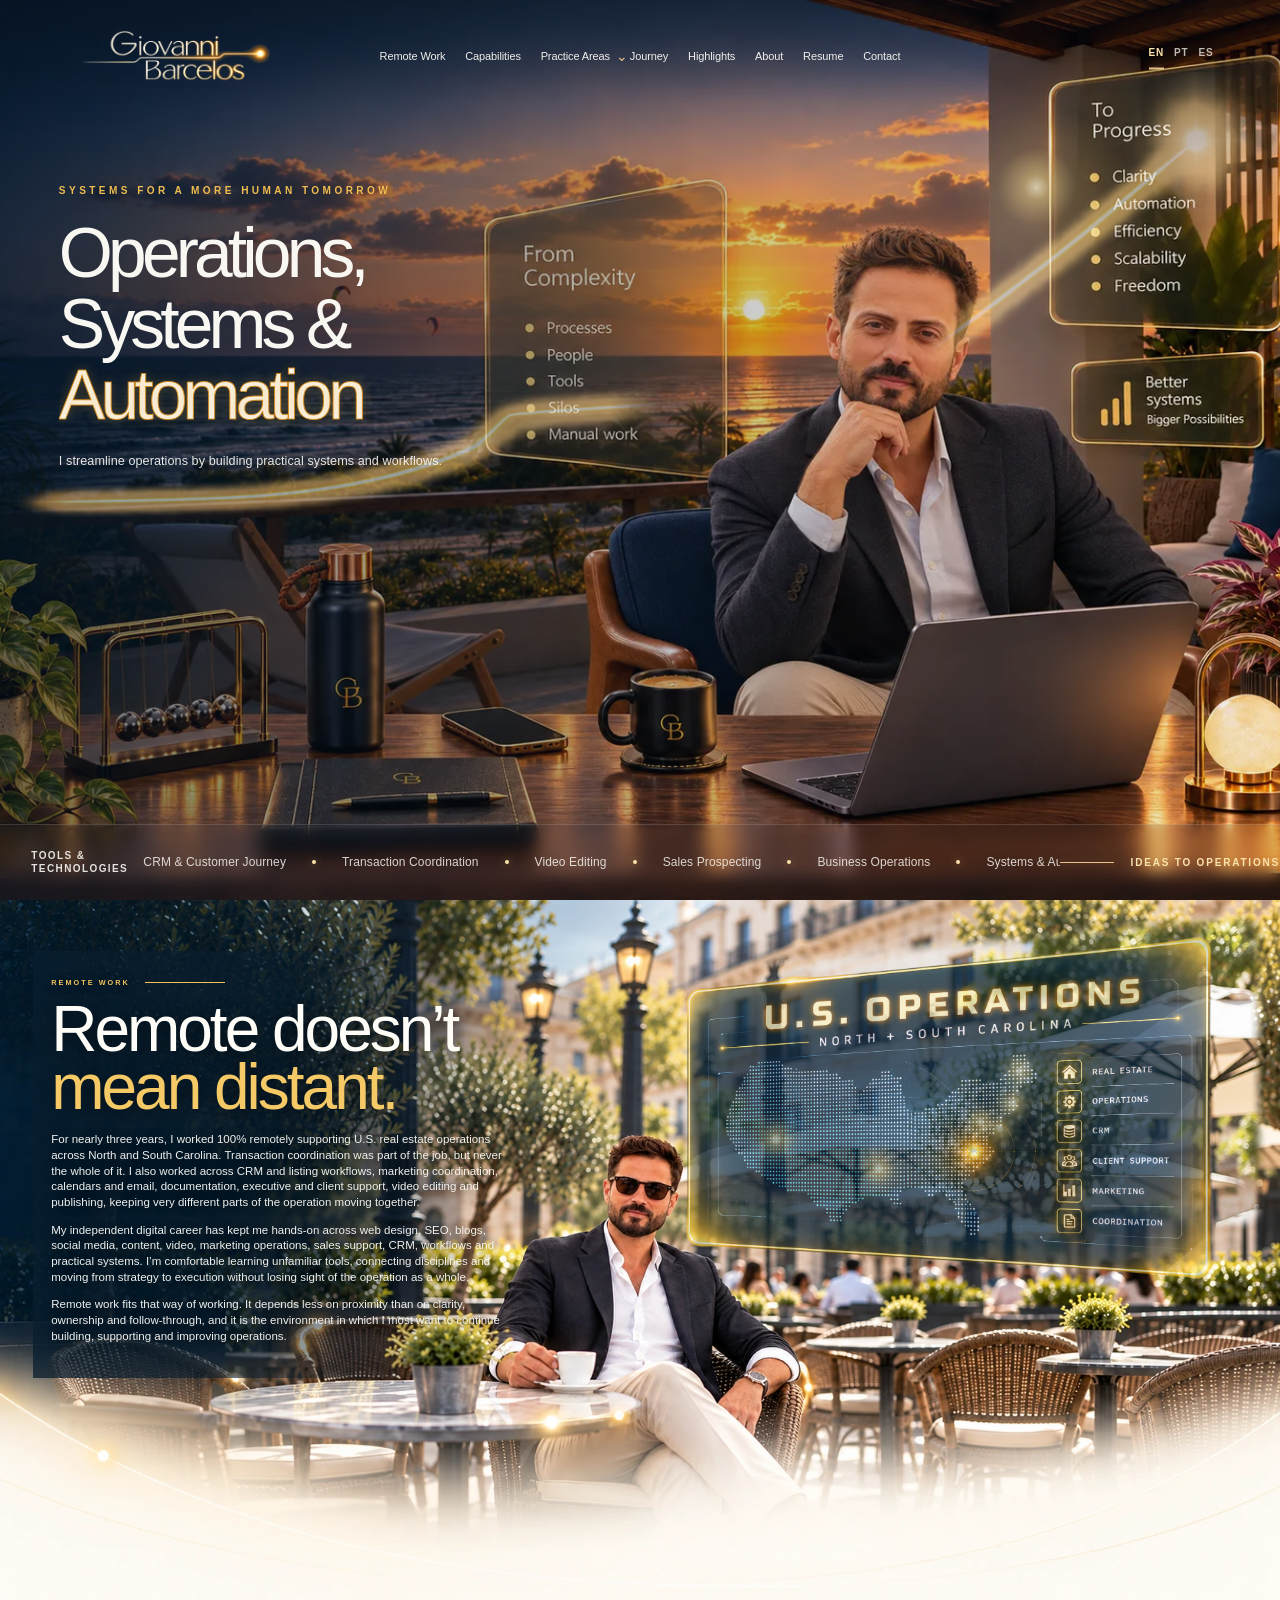
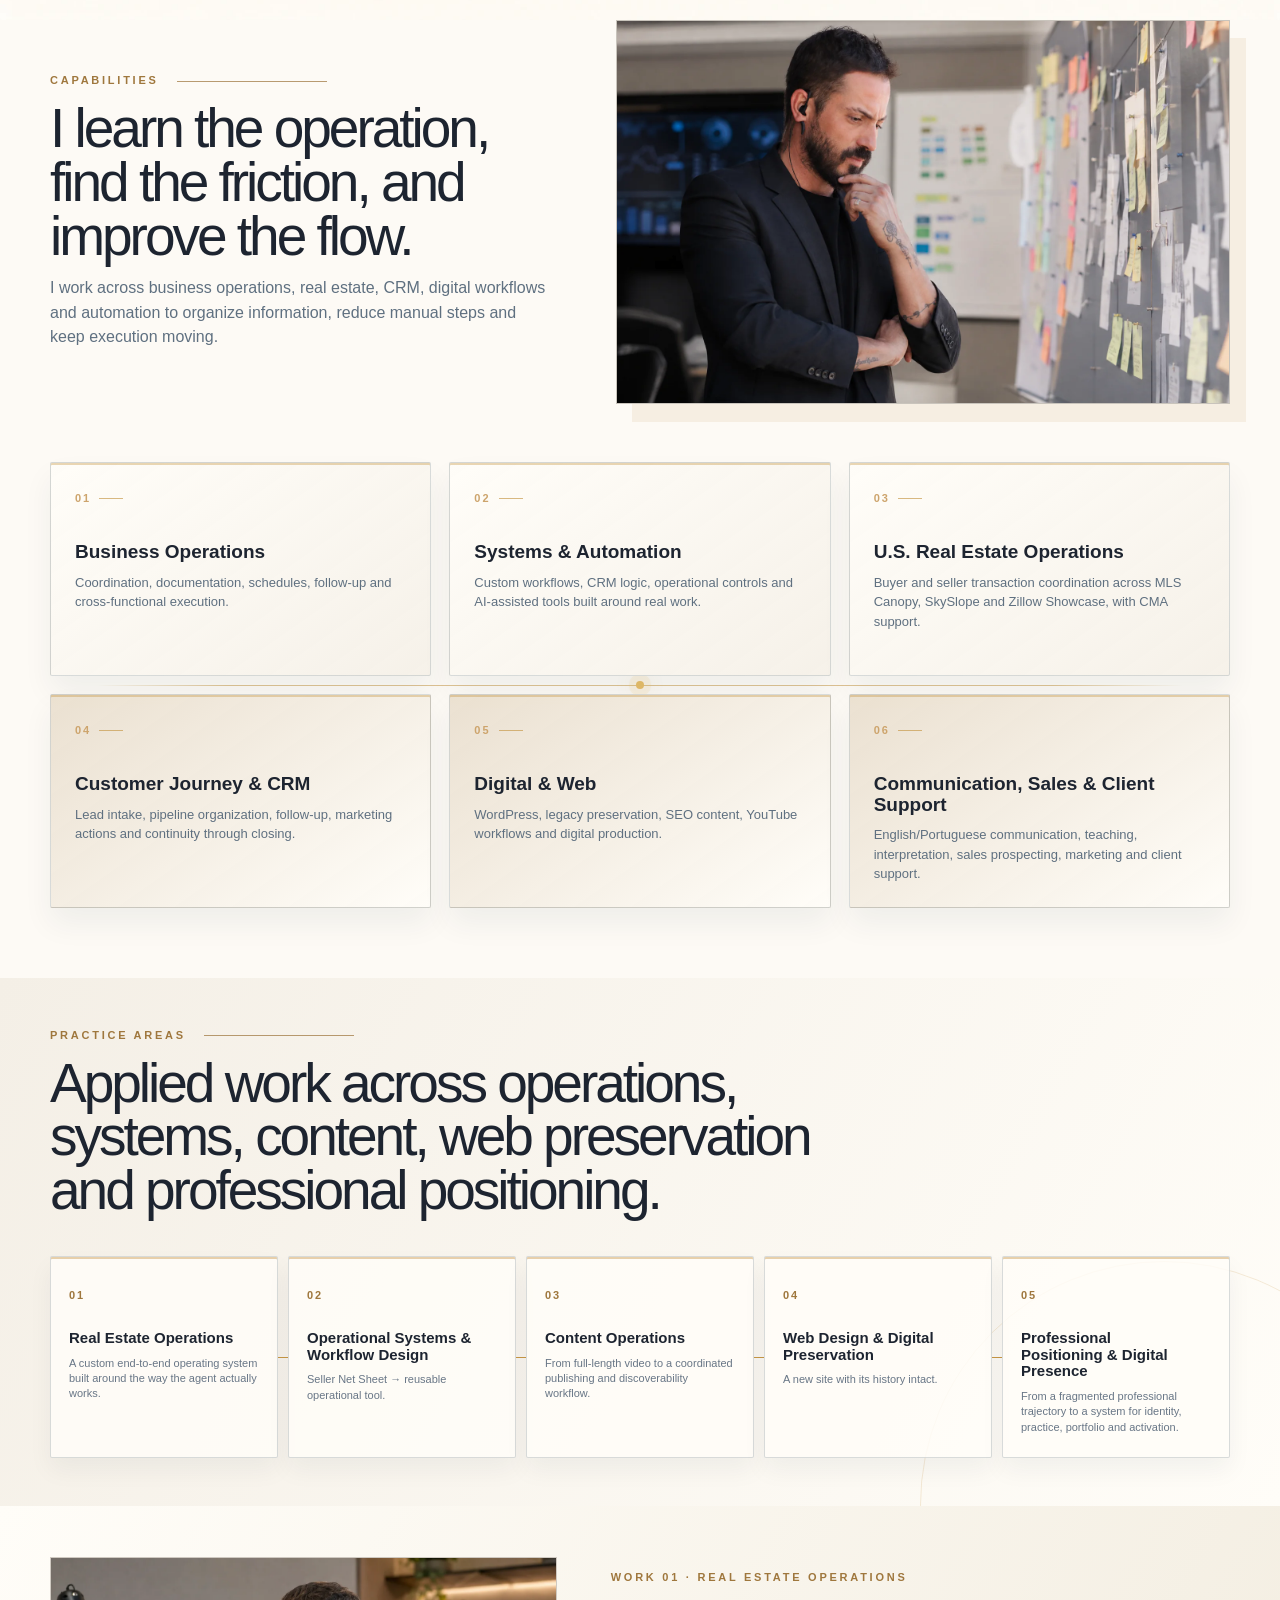
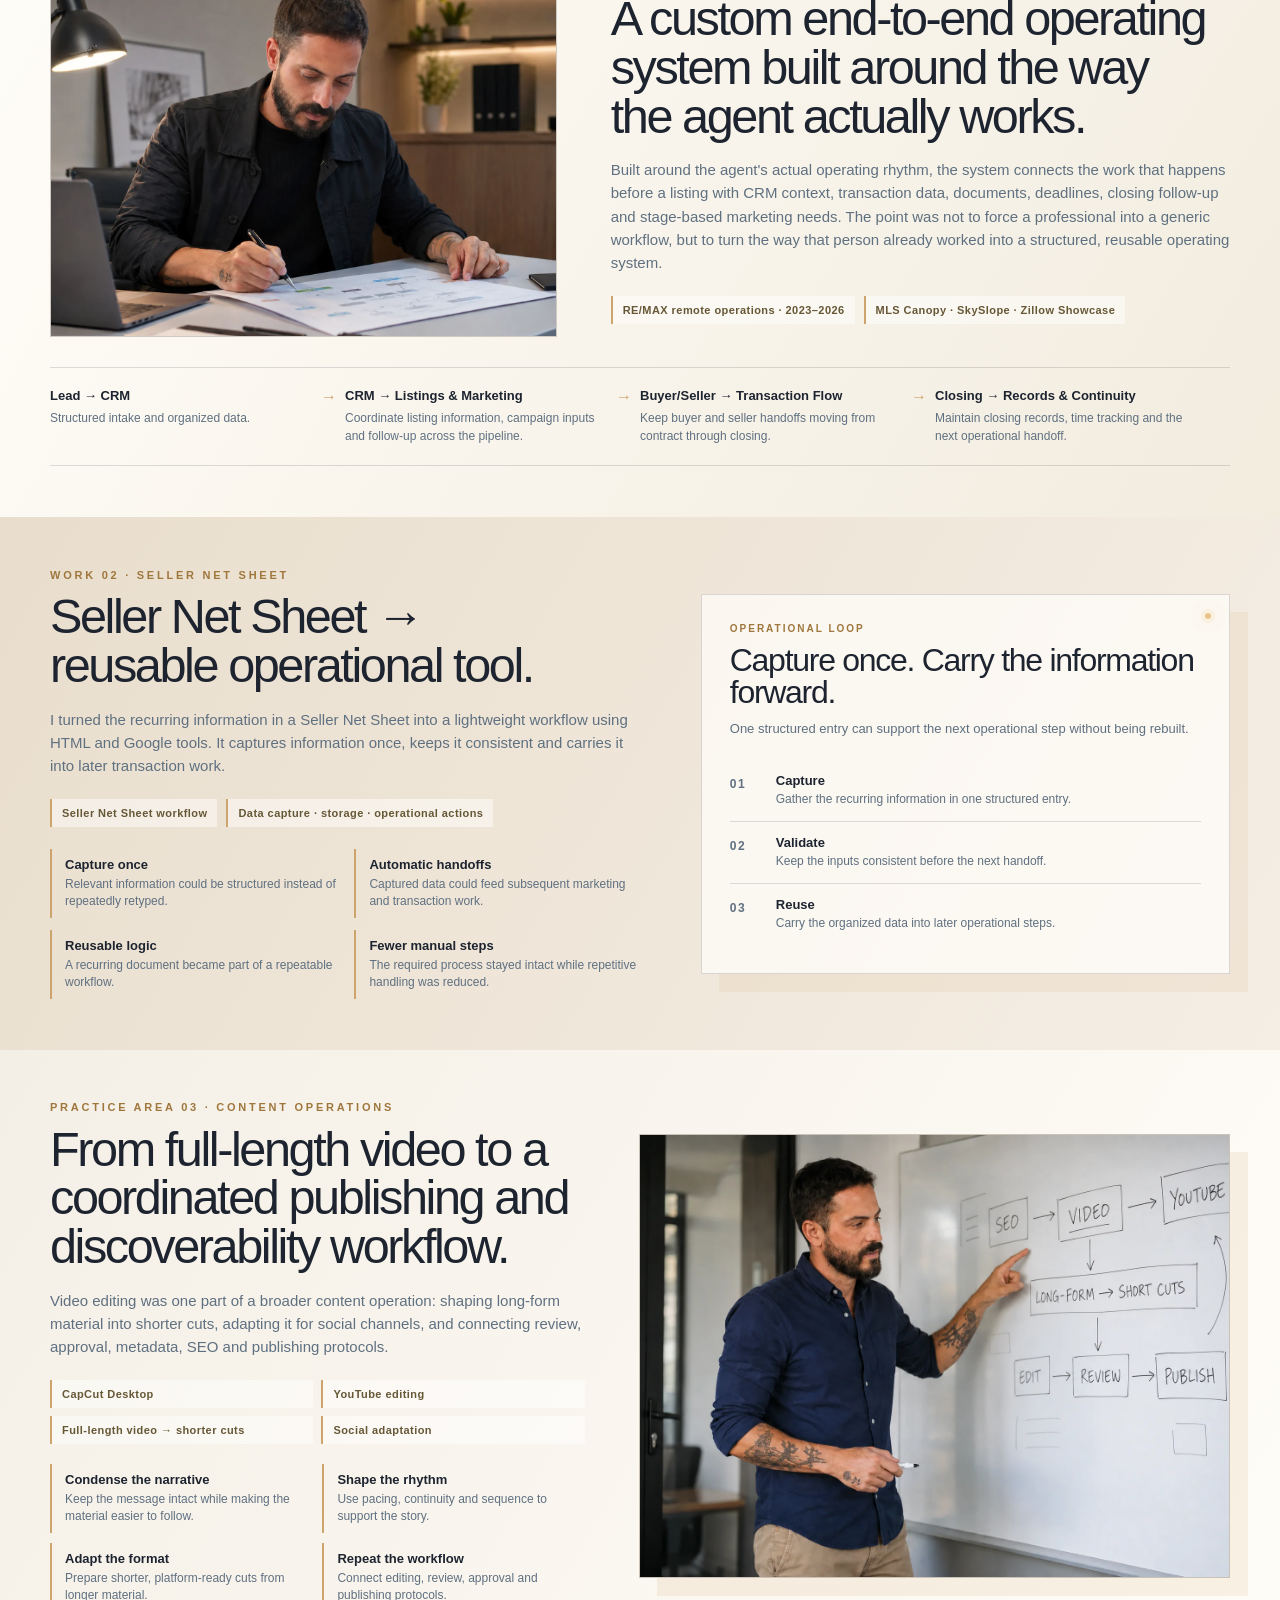
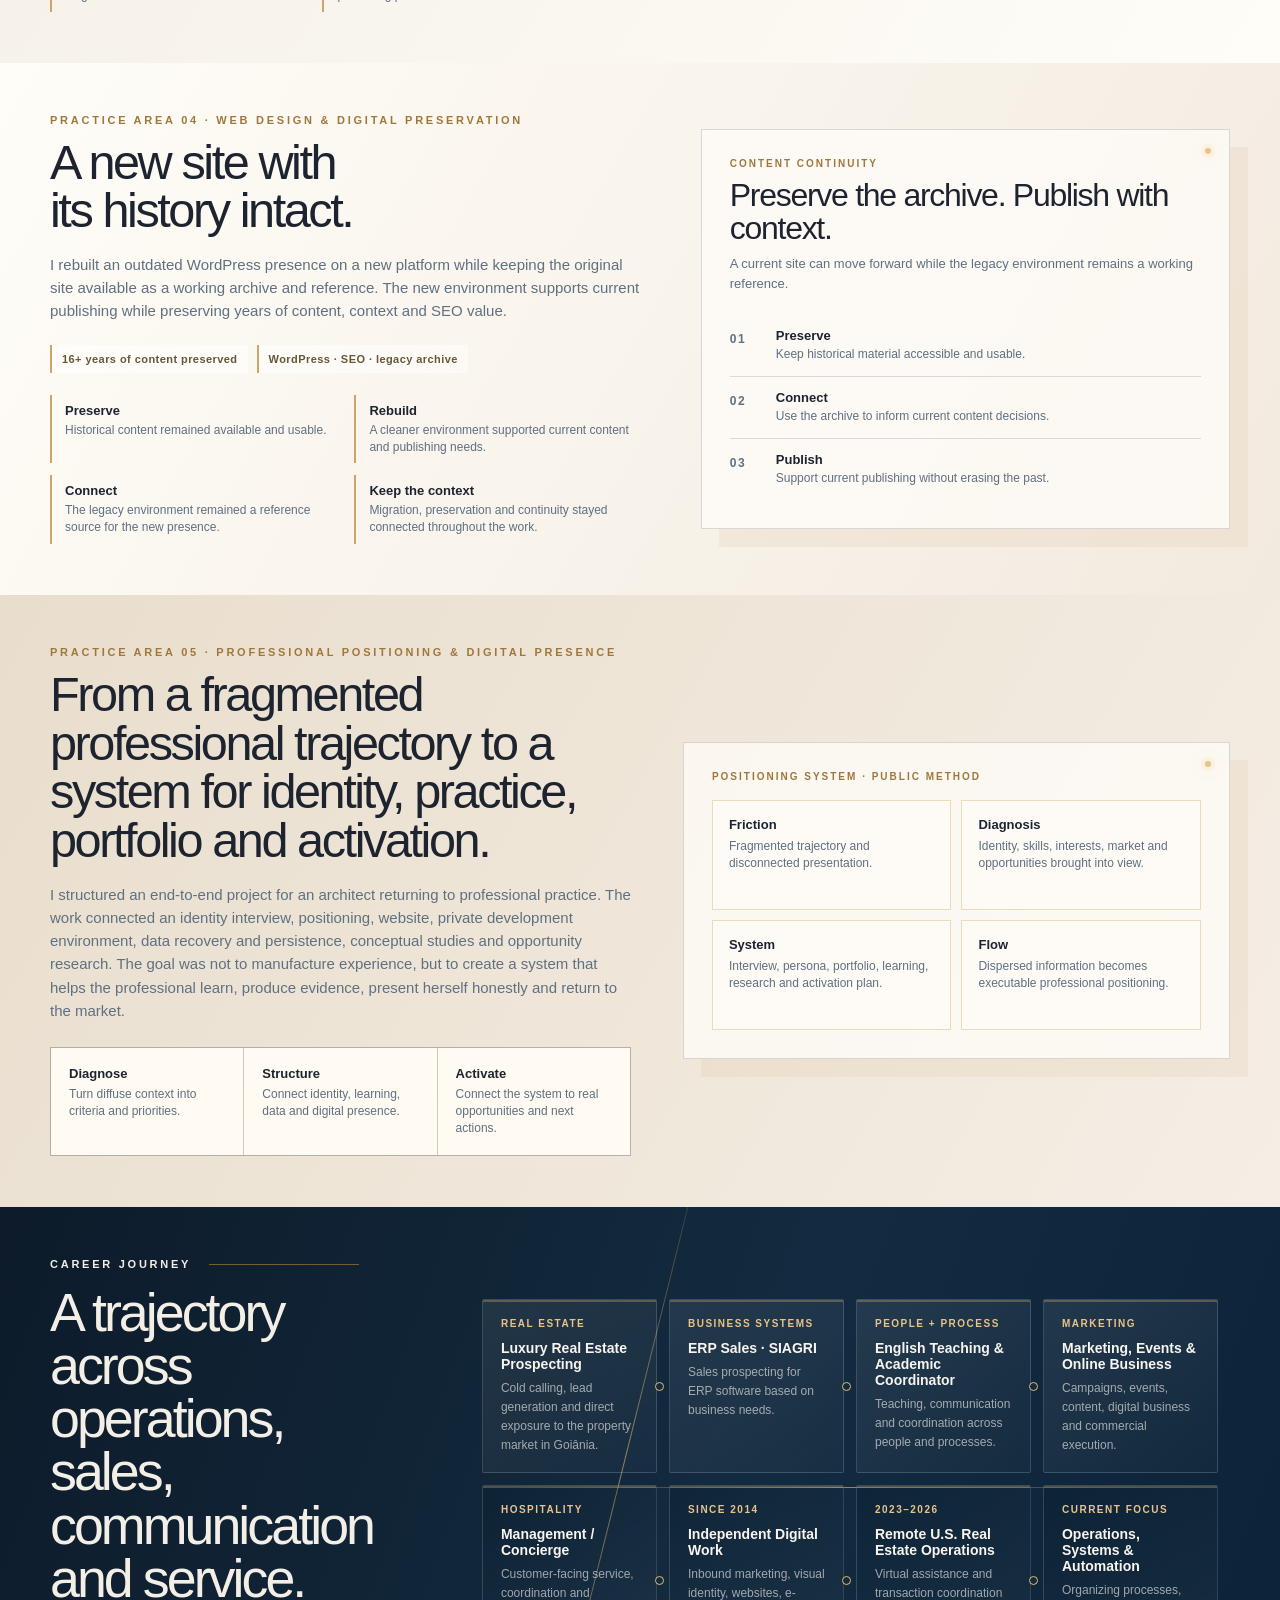
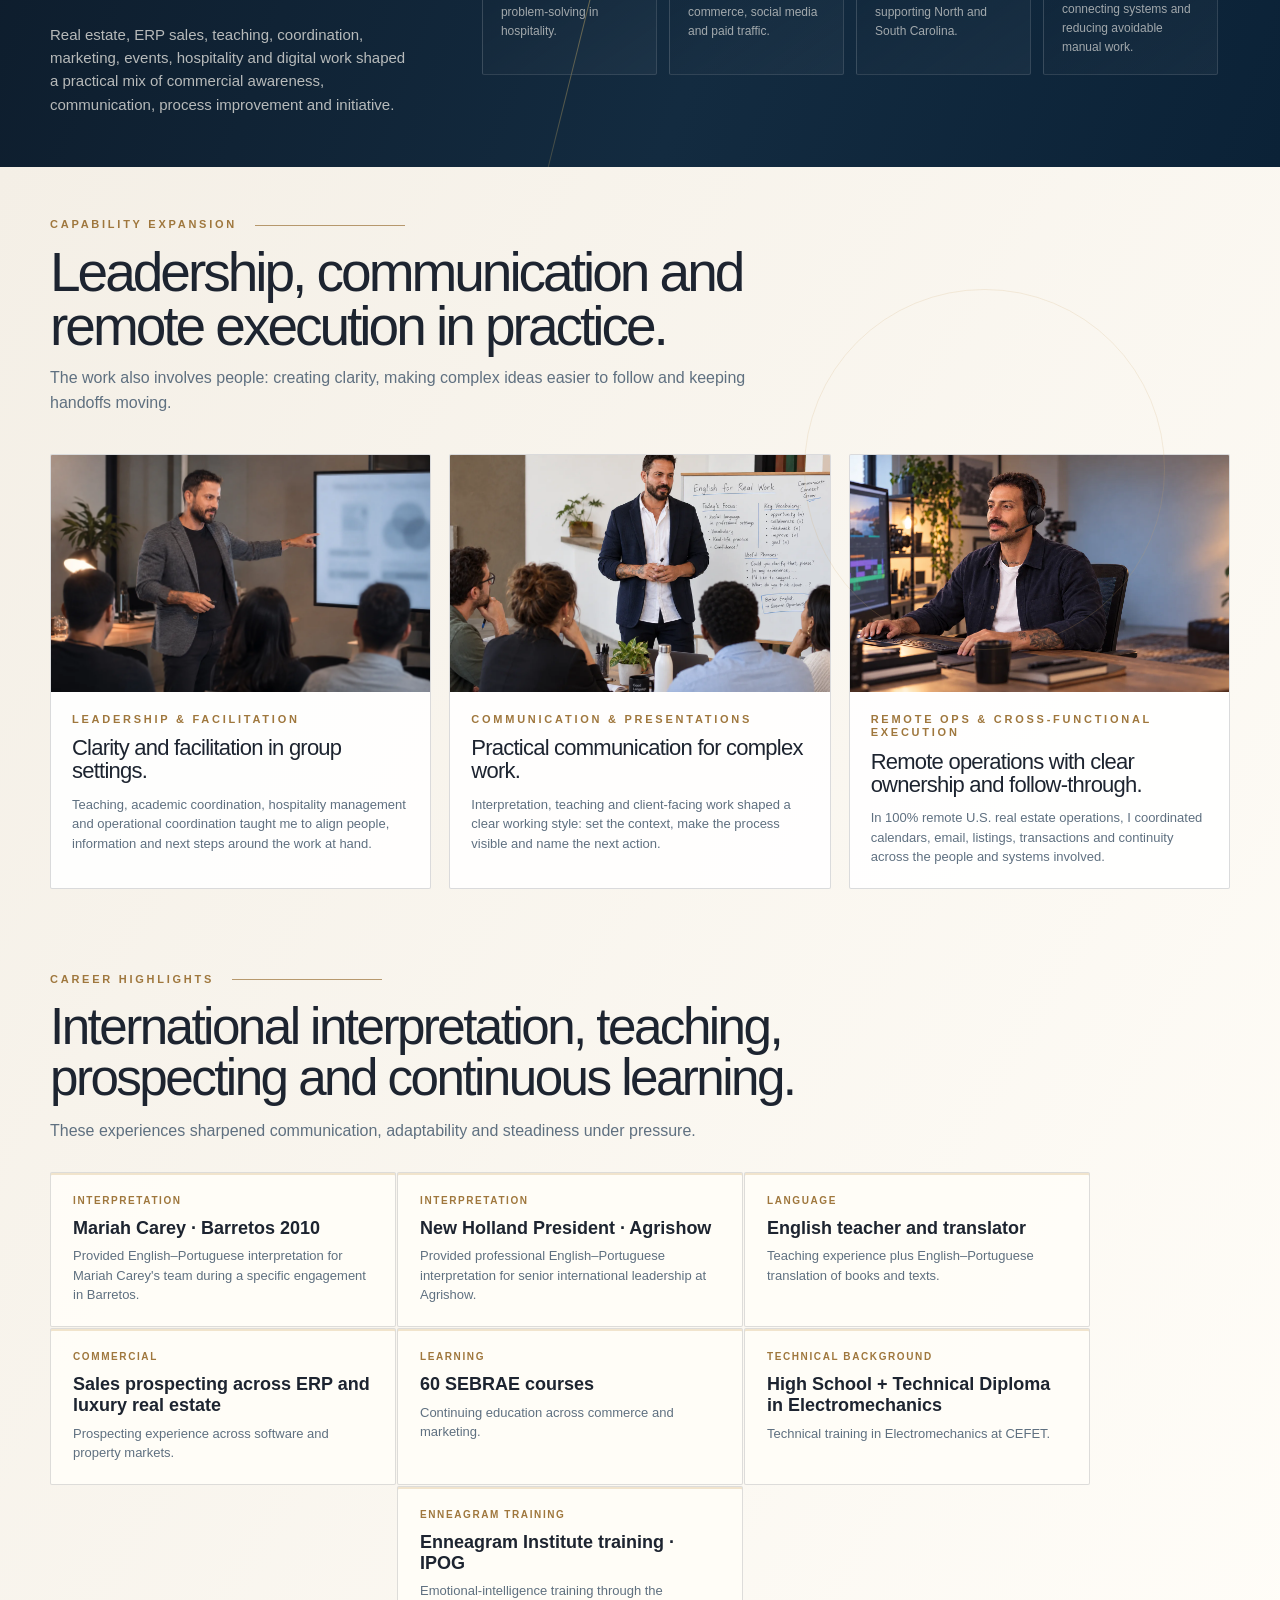
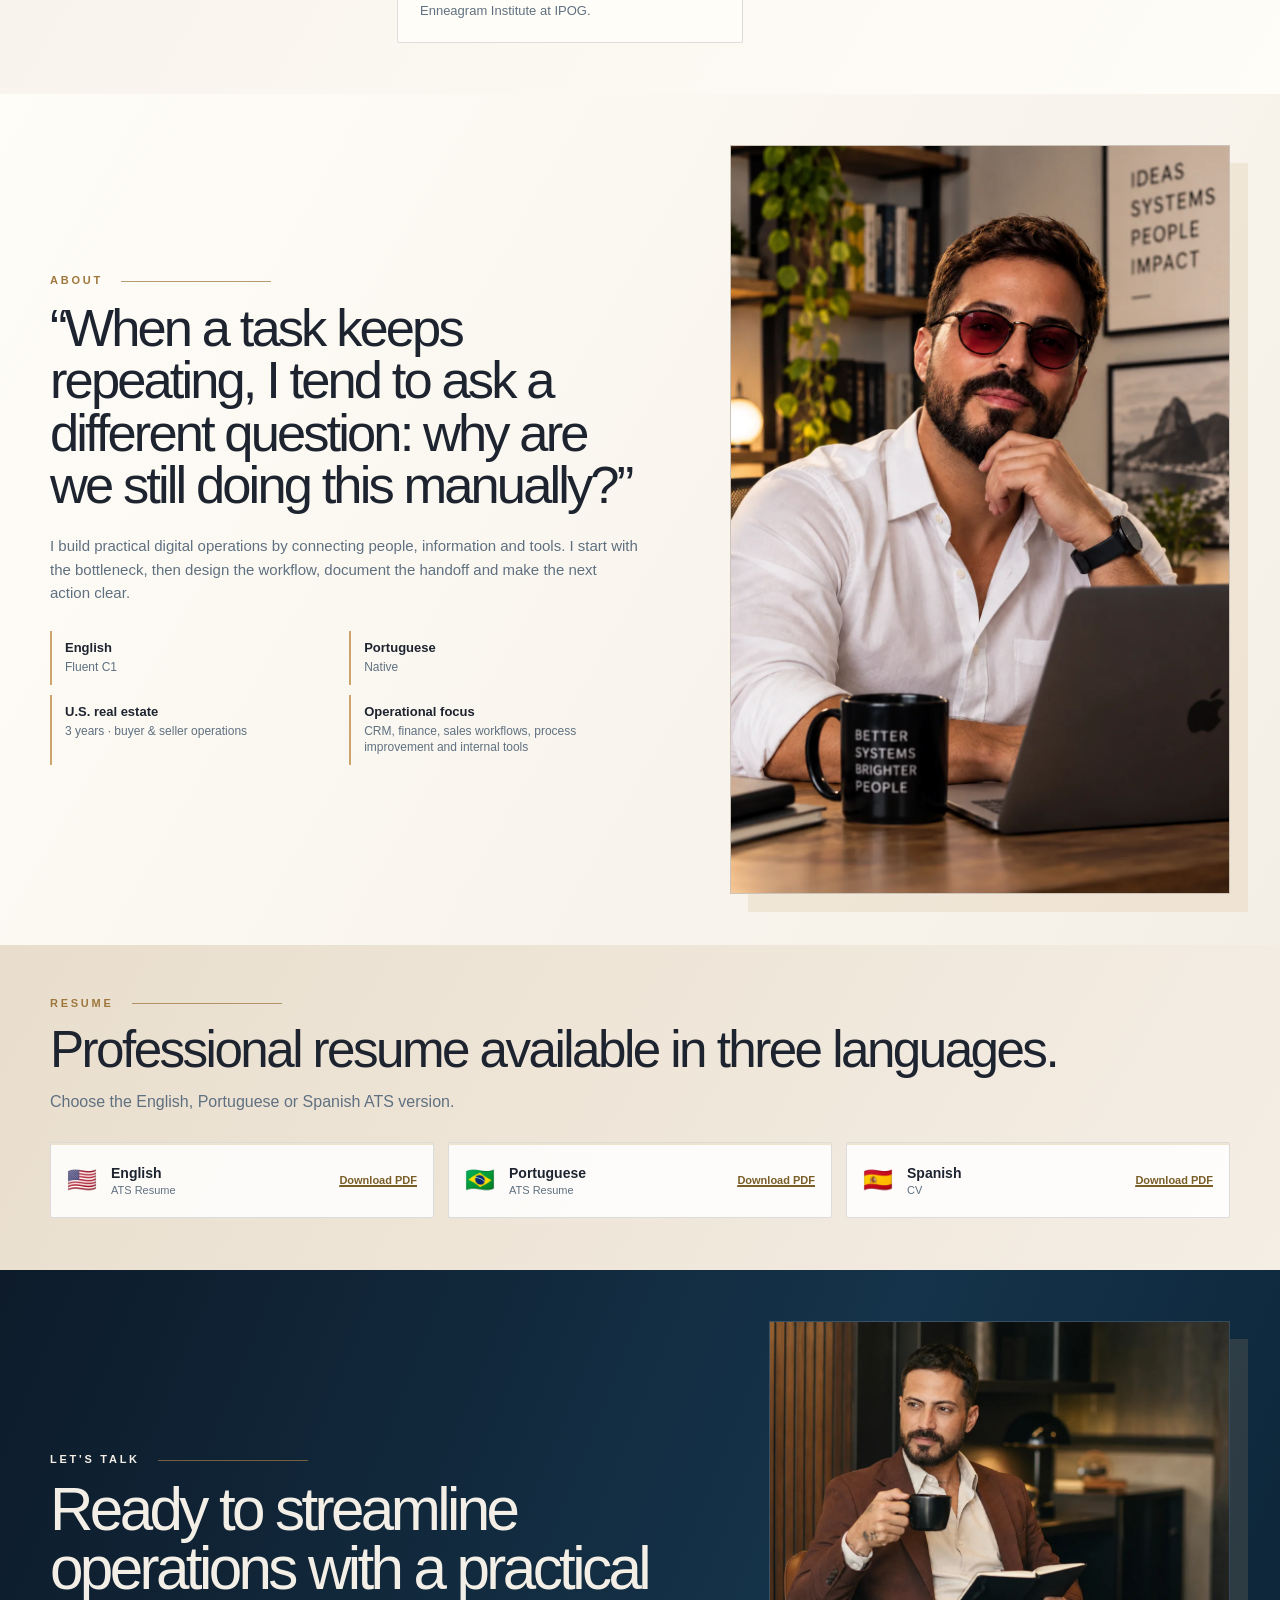
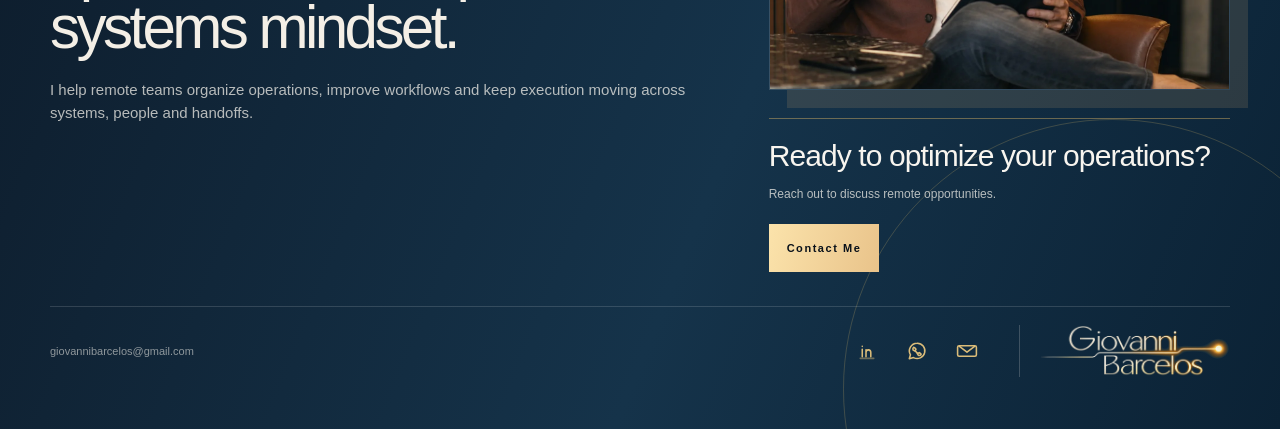
==== index.html @ 27256be5 "feat: publish approved remote mobile composition" ====
<!doctype html>
<html lang="en">
<head>
  <meta charset="utf-8" />
  <meta name="viewport" content="width=device-width, initial-scale=1" />
  <meta name="description" content="Giovanni Barcelos helps remote teams streamline operations through practical systems, workflows and automation across U.S. real estate, CRM and digital work." />
  <meta name="theme-color" content="#0b1f31" />
  <meta name="author" content="Giovanni Barcelos" />
  <title>Giovanni Barcelos | Operations, Systems &amp; Automation</title>
  <meta name="robots" content="index, follow" />
  <link rel="canonical" href="https://giovanni.sejasagaz.com/" />
  <meta property="og:type" content="website" />
  <meta id="meta-og-locale" property="og:locale" content="en_US" />
  <meta property="og:title" content="Giovanni Barcelos | Operations, Systems &amp; Automation" />
  <meta property="og:description" content="Giovanni Barcelos helps remote teams streamline operations through practical systems, workflows and automation across U.S. real estate, CRM and digital work." />
  <meta property="og:url" content="https://giovanni.sejasagaz.com/" />
  <meta property="og:image" content="https://giovanni.sejasagaz.com/assets/social/portfolio.png" />
  <meta name="twitter:card" content="summary_large_image" />
  <meta name="twitter:title" content="Giovanni Barcelos | Operations, Systems &amp; Automation" />
  <meta name="twitter:description" content="Giovanni Barcelos helps remote teams streamline operations through practical systems, workflows and automation across U.S. real estate, CRM and digital work." />
  <meta name="twitter:image" content="https://giovanni.sejasagaz.com/assets/social/portfolio.png" />
  <link rel="alternate" hreflang="en" href="https://giovanni.sejasagaz.com/?lang=en" />
  <link rel="alternate" hreflang="pt-BR" href="https://giovanni.sejasagaz.com/?lang=pt" />
  <link rel="alternate" hreflang="es" href="https://giovanni.sejasagaz.com/?lang=es" />
  <link rel="alternate" hreflang="x-default" href="https://giovanni.sejasagaz.com/" />
  <script type="application/ld+json">
  {
    "@context":"https://schema.org",
    "@type":"Person",
    "name":"Giovanni Barcelos",
    "url":"https://giovanni.sejasagaz.com/",
    "jobTitle":"Operations, Systems & Automation",
    "sameAs":["https://www.linkedin.com/in/giovannibarcelos/"]
  }
  </script>

  <style>
    :root {
      --ink: #f8f5ef;
      --gold: #f7c964;
      --gold-bright: #ffdc88;
      --night: #030b14;
    }

    * { box-sizing: border-box; }
    html { scroll-behavior: smooth; }
    body {
      min-width: 320px;
      min-height: 100%;
      margin: 0;
      background: var(--night);
      color: var(--ink);
      font-family: "Avenir Next", Avenir, "Helvetica Neue", Helvetica, Arial, sans-serif;
      -webkit-font-smoothing: antialiased;
      text-rendering: optimizeLegibility;
    }

    a { color: inherit; }
    .hero {
      position: relative;
      min-height: 650px;
      height: max(100svh, 56.28vw);
      overflow: hidden;
      isolation: isolate;
      background: var(--night);
    }

    .stage,
    .scene-layer,
    .canvas-layer {
      position: absolute;
      inset: 0;
    }

    .stage { overflow: hidden; }
    .scene-layer { pointer-events: none; }
    .canvas-layer,
    .panel {
      width: 100%;
      height: 100%;
      object-fit: cover;
      object-position: center;
      pointer-events: none;
      user-select: none;
    }

    /* The stage is a physical scene: each group owns one depth plane. */
    .layer-background { z-index: 1; }
    .layer-rear { z-index: 2; }
    .layer-from-panel { z-index: 9; }
    .layer-path { z-index: 9; }
    .layer-subject {
      z-index: 10;
      transform: scale(.84);
      transform-origin: 66% 100%;
    }
    .layer-foreground { z-index: 5; }
    .layer-front-panels { z-index: 6; }
    .layer-atmosphere { z-index: 8; }

    .layer-atmosphere .atmosphere {
      position: absolute;
      inset: 0;
      background:
        radial-gradient(ellipse 53% 82% at 12% 43%, rgba(2, 14, 29, .86) 0%, rgba(2, 14, 29, .61) 48%, transparent 100%),
        linear-gradient(90deg, rgba(2, 11, 24, .68) 0%, rgba(2, 13, 26, .38) 36%, rgba(2, 10, 19, .10) 68%, rgba(2, 8, 14, .14) 100%),
        linear-gradient(180deg, rgba(1, 7, 15, .22), transparent 24%, rgba(1, 7, 12, .14) 100%);
    }

    .layer-path .light-path {
      position: absolute;
      inset: auto;
      left: 33.05%;
      top: 7.55%;
      width: 51.25%;
      height: auto;
      object-fit: contain;
      transform-origin: left center;
      clip-path: inset(0 100% 0 0);
      animation: reveal-path 1.8s cubic-bezier(.22, .78, .26, 1) .4s forwards;
    }

    .light-path-endpoint {
      position: absolute;
      left: 82.15%;
      top: 13.4%;
      width: clamp(120px, 13vw, 220px);
      aspect-ratio: 1;
      border-radius: 50%;
      background: radial-gradient(circle, rgba(255, 240, 174, .4) 0%, rgba(255, 196, 80, .2) 16%, rgba(255, 179, 64, .08) 33%, transparent 68%);
      filter: blur(3px);
      opacity: 0;
      transform: translate(-50%, -50%) scale(.62);
      mix-blend-mode: screen;
      animation: endpoint-bloom .95s ease-out 2.35s forwards;
    }

    .panel {
      position: absolute;
      height: auto;
      object-fit: contain;
      pointer-events: none;
      user-select: none;
      filter: drop-shadow(0 18px 28px rgba(0, 0, 0, .20));
    }

    .panel-from {
      top: 14.85%;
      left: 39.05%;
      width: 17.35%;
      transform: rotate(-1deg);
    }

    .panel-to {
      top: 14.45%;
      right: 2.55%;
      width: 17.2%;
      transform: rotate(-1deg);
    }

    .site-header {
      position: fixed;
      z-index: 100;
      top: 0;
      left: 0;
      right: 0;
      min-height: 104px;
      display: flex;
      align-items: center;
      gap: 30px;
      padding: 10px 5.25% 0;
      border-bottom: 1px solid transparent;
      background: linear-gradient(180deg, rgba(1, 7, 15, .28), transparent);
      transition: background .25s ease, border-color .25s ease, box-shadow .25s ease;
    }

    .brand {
      display: block;
      flex: 0 0 auto;
      width: 16.1%;
      max-width: 270px;
      height: auto;
    }

    .site-header > a { margin-left: 5%; }

    .site-nav {
      margin-left: auto;
      display: flex;
      align-items: center;
      gap: clamp(18px, 1.65vw, 30px);
      font-size: clamp(11px, .82vw, 14px);
      font-weight: 650;
      letter-spacing: -.01em;
    }

    .site-nav a {
      position: relative;
      text-decoration: none;
      white-space: nowrap;
      color: rgba(255, 253, 247, .93);
      transition: color .2s ease;
    }

    .site-nav a:hover,
    .site-nav a:focus-visible { color: var(--gold-bright); }

    .site-nav a:focus-visible,
    .action:focus-visible,
    .button:focus-visible,
    .language:focus-visible {
      outline: 2px solid var(--gold-bright);
      outline-offset: 5px;
    }

    .site-nav .active::after {
      content: "";
      position: absolute;
      left: 0;
      right: 0;
      bottom: -13px;
      height: 2px;
      background: var(--gold);
      box-shadow: 0 0 12px rgba(247, 201, 100, .5);
    }

    .action {
      display: inline-flex;
      align-items: center;
      justify-content: center;
      min-height: 48px;
      min-width: 190px;
      margin-left: 12px;
      padding: 0 25px;
      border: 1px solid rgba(247, 201, 100, .82);
      border-radius: 999px;
      color: var(--ink) !important;
      font-size: .92em;
      font-weight: 800;
      letter-spacing: .18em;
      transition: background .2s ease, border-color .2s ease;
    }

    .action:hover,
    .action:focus-visible { background: rgba(247, 201, 100, .12); border-color: var(--gold-bright); }

    .languages {
      display: flex;
      gap: 11px;
      margin-left: 3px;
      font-size: 10px;
      font-weight: 800;
      letter-spacing: .08em;
    }

    .language { text-decoration: none; color: rgba(255, 253, 247, .68); }
    .language.current { color: var(--gold-bright); }

    .hero-copy {
      position: absolute;
      z-index: 20;
      top: 20.55%;
      left: 5.48%;
      width: min(35.2%, 590px);
    }

    .eyebrow {
      margin: 0 0 25px;
      color: var(--gold-bright);
      font-size: clamp(10px, .72vw, 12px);
      font-weight: 800;
      letter-spacing: .34em;
      line-height: 1.2;
    }

    h1 {
      margin: 0;
      color: #f9f7f2;
      font-size: clamp(56px, 5.68vw, 95px);
      font-weight: 400;
      letter-spacing: -.065em;
      line-height: .95;
    }

    h1 span { display: block; }
    h1 .gold {
      color: var(--gold-bright);
      text-shadow: 0 0 22px rgba(255, 193, 74, .25);
    }

    .support {
      max-width: 500px;
      margin: 28px 0 36px;
      color: rgba(249, 247, 242, .9);
      font-size: clamp(15px, 1.08vw, 18px);
      line-height: 1.55;
      letter-spacing: .005em;
    }

    .buttons { display: flex; gap: 18px; }

    .button {
      display: inline-flex;
      align-items: center;
      justify-content: center;
      min-width: 235px;
      min-height: 58px;
      padding: 0 25px;
      border-radius: 4px;
      text-decoration: none;
      font-size: 11px;
      font-weight: 850;
      letter-spacing: .17em;
      transition: transform .2s ease, background .2s ease, border-color .2s ease;
    }

    .button:hover { transform: translateY(-2px); }
    .button.primary { background: linear-gradient(105deg, #ffe096, #f4c867); color: #09111a; }
    .button.secondary { border: 1px solid rgba(247, 201, 100, .84); background: rgba(2, 9, 17, .2); color: var(--ink); }
    .button.secondary:hover { background: rgba(247, 201, 100, .1); }

    .quote {
      position: absolute;
      z-index: 20;
      right: 4.8%;
      bottom: 25.3%;
      width: 230px;
      color: rgba(249, 247, 242, .88);
      font-size: clamp(11px, .76vw, 13px);
      font-style: italic;
      line-height: 1.45;
    }

    .quote::after {
      content: "";
      display: block;
      width: 33px;
      height: 2px;
      margin-top: 17px;
      background: var(--gold-bright);
      box-shadow: 0 0 10px rgba(247, 201, 100, .4);
    }

    .ticker {
      position: absolute;
      z-index: 35;
      right: 0;
      bottom: 0;
      left: 0;
      height: 9.5%;
      min-height: 70px;
      display: flex;
      align-items: center;
      overflow: hidden;
      border-top: 1px solid rgba(247, 201, 100, .2);
      background: rgba(2, 8, 15, .68);
      backdrop-filter: blur(5px);
    }

    .ticker-label {
      flex: 0 0 11.2%;
      padding-left: 2.45%;
      color: rgba(249, 247, 242, .9);
      font-size: 10px;
      font-weight: 800;
      letter-spacing: .14em;
      line-height: 1.3;
    }

    .ticker-track-wrap { flex: 1 1 auto; overflow: hidden; }
    .ticker-track {
      display: flex;
      width: max-content;
      white-space: nowrap;
      animation: ticker-flow 34s linear infinite;
      color: rgba(249, 247, 242, .84);
      font-size: 12px;
      letter-spacing: .01em;
    }

    .ticker-track span { display: inline-flex; align-items: center; }
    .ticker-track span::after {
      content: "";
      width: 4px;
      height: 4px;
      margin: 0 26px;
      border-radius: 50%;
      background: var(--gold-bright);
      box-shadow: 0 0 8px rgba(247, 201, 100, .55);
    }

    .signature {
      flex: 0 0 17.2%;
      display: flex;
      align-items: center;
      gap: 17px;
      color: var(--gold-bright);
      font-size: 10px;
      font-weight: 800;
      letter-spacing: .18em;
      white-space: nowrap;
    }

    .signature::before {
      content: "";
      display: block;
      width: 54px;
      height: 1px;
      background: var(--gold);
      box-shadow: 0 0 8px rgba(247, 201, 100, .4);
    }

    .scroll-space { height: 28vh; min-height: 190px; background: #030b14; }

    body.scrolled .site-header {
      position: fixed;
      min-height: 84px;
      padding-top: 0;
      border-bottom-color: rgba(247, 201, 100, .14);
      background: rgba(3, 12, 24, .96);
      box-shadow: 0 8px 28px rgba(0, 0, 0, .28);
    }

    @keyframes reveal-path {
      from { clip-path: inset(0 100% 0 0); }
      to { clip-path: inset(0 0 0 0); }
    }

    @keyframes endpoint-bloom {
      0% { opacity: 0; transform: translate(-50%, -50%) scale(.62); }
      45% { opacity: .9; transform: translate(-50%, -50%) scale(1); }
      100% { opacity: .48; transform: translate(-50%, -50%) scale(1.18); }
    }

    @keyframes ticker-flow {
      from { transform: translateX(-50%); }
      to { transform: translateX(0); }
    }

    @media (prefers-reduced-motion: reduce) {
      html { scroll-behavior: auto; }
      .layer-path .light-path { animation: none; clip-path: none; }
      .light-path-endpoint { animation: none; opacity: .48; transform: translate(-50%, -50%) scale(1); }
      .ticker-track { animation: none; }
      .button:hover { transform: none; }
    }

    @media (max-width: 1250px) {
      .site-nav { gap: 15px; }
      .action { min-width: 155px; margin-left: 5px; padding: 0 15px; }
      .hero-copy { width: 40%; }
      .button { min-width: 190px; }
    }

    @media (max-width: 920px) {
      .site-header { min-height: 82px; padding-inline: 6%; }
      .site-header > a { margin-left: 0; }
      .brand { width: 205px; }
      .site-nav > a:not(.action), .languages { display: none; }
      .site-nav { gap: 0; }
      .hero-copy { top: 18%; width: 52%; }
      .panel-from { left: 45%; width: 23%; }
      .panel-to { width: 22%; }
      .quote { right: 4%; }
      .ticker-label { flex-basis: 17%; }
      .signature { flex-basis: 21%; }
    }

    @media (max-width: 680px) {
      .hero { min-height: 860px; height: 178vw; max-height: 1000px; }
      .stage { height: 100%; }
      .background, .subject, .foreground { object-position: 63% center; }
      .layer-atmosphere .atmosphere {
        background:
          linear-gradient(180deg, rgba(2, 12, 25, .88) 0%, rgba(2, 12, 25, .55) 39%, rgba(2, 9, 17, .18) 74%),
          radial-gradient(ellipse 100% 46% at 18% 20%, rgba(2, 14, 29, .72), transparent 100%);
      }
      .site-header { min-height: 76px; }
      .brand { width: 174px; }
      .action { min-height: 42px; min-width: 132px; font-size: 9px; letter-spacing: .14em; }
      .hero-copy { top: 17%; left: 7%; width: 86%; }
      .eyebrow { margin-bottom: 20px; font-size: 10px; letter-spacing: .25em; }
      h1 { font-size: clamp(52px, 13vw, 72px); line-height: .94; }
      .support { max-width: 360px; margin: 25px 0 28px; font-size: 16px; }
      .buttons { flex-direction: column; width: 220px; gap: 11px; }
      .button { min-width: 220px; min-height: 52px; }
      .layer-path, .layer-rear, .layer-from-panel, .layer-subject-occlusion, .layer-front-panels, .quote { display: none; }
      .ticker { min-height: 62px; height: 8%; }
      .ticker-label, .signature { display: none; }
      .ticker-track { font-size: 11px; }
    }

/* REMOTE WORK FORENSIC PREVIEW */
body.scrolled .hero{overflow:visible;z-index:100}
.remote-work{position:relative;height:100svh;min-height:760px;overflow:hidden;background:radial-gradient(circle at 88% 45%,rgba(24,70,98,.36),transparent 38%),linear-gradient(90deg,#102b42 0%,#0d263b 47%,#091d30 100%);color:#f8f5ef;isolation:isolate}
.remote-grid{position:absolute;inset:0;display:grid;grid-template-columns:48% 52%;min-height:100%}
.remote-media{position:relative;overflow:hidden;margin:0;background:#c9c0ad}
.remote-photo{display:block;width:100%;height:100%;object-fit:cover;object-position:50% 36%}
.remote-media:after{content:"";position:absolute;inset:0;background:linear-gradient(90deg,transparent 70%,rgba(9,29,48,.18) 86%,#0b2237 100%);pointer-events:none}
.remote-rail{position:absolute;z-index:2;right:7%;top:25%;display:flex;align-items:center;gap:16px;margin:0;color:rgba(248,245,239,.72);font-size:10px;line-height:2.05;letter-spacing:.22em}
.remote-rail:before{content:"";width:1px;height:138px;background:linear-gradient(transparent,#ffdc88,transparent);box-shadow:0 0 11px rgba(255,220,136,.35)}
.remote-copy{position:relative;display:flex;flex-direction:column;justify-content:center;min-width:0;padding:86px 4.2vw 34px 3.8vw}
.remote-kicker{display:flex;align-items:center;gap:22px;margin:0 0 18px;color:#ffdc88;font-size:11px;font-weight:800;letter-spacing:.30em}
.remote-kicker:after{content:"";width:150px;max-width:27%;height:1px;background:rgba(255,220,136,.82)}
.remote-title{margin:0 0 24px;color:#fbfaf5;font-size:clamp(50px,4.3vw,74px);font-weight:400;letter-spacing:-.055em;line-height:.98}
.remote-title span{display:block;color:#ffdc88}
.remote-body{max-width:720px;color:rgba(248,245,239,.84);font-size:clamp(14px,.98vw,17px);line-height:1.48}
.remote-body p{margin:0 0 14px}
.remote-evidence{display:grid;grid-template-columns:repeat(4,minmax(0,1fr));margin-top:8px;border-top:1px solid rgba(255,220,136,.22);border-bottom:1px solid rgba(255,220,136,.18)}
.remote-evidence-item{min-width:0;padding:14px 12px 14px 0}.remote-evidence-item+.remote-evidence-item{padding-left:14px;border-left:1px solid rgba(248,245,239,.14)}
.remote-evidence-item span,.remote-evidence-item b,.remote-evidence-item small{display:block}.remote-evidence-item span{margin-bottom:7px;color:#ffdc88;font-size:11px;font-weight:800;letter-spacing:.13em}.remote-evidence-item b{color:#fbfaf5;font-size:9px;line-height:1.35;letter-spacing:.055em}.remote-evidence-item small{margin-top:5px;color:rgba(248,245,239,.67);font-size:10px;line-height:1.35}
.remote-signature{display:flex;align-items:center;gap:16px;margin-top:17px;color:rgba(248,245,239,.88);font-size:11px;white-space:nowrap}.remote-signature i{width:1px;height:17px;background:#d2b56f}.remote-signature strong{margin-left:auto;color:rgba(248,245,239,.70);font-size:9px;letter-spacing:.18em}.remote-signature strong:before{content:"";display:inline-block;width:45px;height:1px;margin:0 14px 3px 0;background:#d2b56f}
.remote-orbit{position:absolute;right:-220px;top:21%;width:355px;height:355px;border:1px solid rgba(247,201,100,.38);border-radius:50%;pointer-events:none}.remote-orbit:after{content:"";position:absolute;left:27px;top:83px;width:9px;height:9px;border-radius:50%;background:#ffdc88;box-shadow:0 0 18px rgba(255,220,136,.9)}
@media(max-height:850px) and (min-width:981px){.remote-copy{padding-top:76px;padding-bottom:25px}.remote-title{font-size:clamp(44px,3.8vw,62px);margin-bottom:16px}.remote-body{font-size:14px;line-height:1.42}.remote-body p{margin-bottom:9px}.remote-evidence-item{padding-top:10px;padding-bottom:10px}.remote-signature{margin-top:11px}}
@media(max-width:980px){.remote-work{height:auto;min-height:0}.remote-grid{position:relative;grid-template-columns:1fr}.remote-media{height:58svh;min-height:460px}.remote-photo{object-position:50% 29%}.remote-rail{display:none}.remote-copy{padding:72px 7% 56px}.remote-evidence{grid-template-columns:repeat(2,1fr)}.remote-evidence-item:nth-child(3){border-left:0}.remote-signature{flex-wrap:wrap;white-space:normal}.remote-signature strong{width:100%;margin:6px 0 0}.remote-orbit{display:none}}
@media(max-width:620px){.remote-copy{padding:58px 7% 44px}.remote-title{font-size:clamp(43px,13vw,60px)}.remote-body{font-size:15px}.remote-evidence{grid-template-columns:1fr}.remote-evidence-item+.remote-evidence-item{padding-left:0;border-left:0;border-top:1px solid rgba(248,245,239,.10)}.remote-signature i{display:none}.remote-signature{gap:10px 18px}}

</style>
  <link rel="stylesheet" href="portfolio.css?v=tablet-composition-v19-table-grounding-20261020" />
  <link rel="preload" as="image" href="assets/optimized/remote/REMOTE_MASTER_FOREGROUND_RIGHT_SHOULDER_20260928.webp" type="image/webp" fetchpriority="high" />
  <link rel="preload" as="image" href="assets/optimized/layers/HERO_BACKGROUND_OWNER_CHAIR_20260922.webp" fetchpriority="high" />
  <link rel="preload" as="image" href="assets/optimized/layers/HERO_BACKGROUND_OWNER_CHAIR_TABLE_PLANT_REMOVED_20260922.webp" fetchpriority="high" />
  <link rel="preload" as="image" href="assets/layers/HERO_FOREGROUND_DESK_GPT_TABLE_COMPLETE_20260926.png" fetchpriority="high" />
  <link rel="preload" as="image" href="assets/layers/HERO_GIOVANNI_OWNER_NO_CHAIR_20260925.png" fetchpriority="high" />
  <link rel="preload" as="image" href="assets/layers/HERO_CHAIR_OWNER_BLUE_SEPARATE_20260925.png" fetchpriority="high" />
  <link rel="preload" as="image" href="assets/optimized/effects/alternates/HERO_LIGHT_PATH_ORIGINAL_CLEAN.webp" fetchpriority="high" />
  <link rel="preload" as="image" href="assets/optimized/brand/GIOVANNI_BARCELOS_WORDMARK_ACTIVATED_20260922.webp" fetchpriority="high" />
  <link rel="preload" as="image" href="assets/optimized/brand/GIOVANNI_BARCELOS_MONOGRAM_ACTIVATED_20260922.webp" fetchpriority="high" />
  <link rel="preload" as="image" href="assets/optimized/panels/PANEL_FROM_COMPLEXITY_EN_GLASS.webp" fetchpriority="high" />
  <link rel="preload" as="image" href="assets/optimized/panels/PANEL_TO_PROGRESS_EN_GLASS.webp" fetchpriority="high" />
  <link rel="preload" as="image" href="assets/optimized/panels/PANEL_BETTER_SYSTEMS_EN_GLASS.webp" fetchpriority="high" />
</head>
<body>
  <a class="skip-link" href="#main-content">Skip to main content</a>
  <main id="main-content">
  <section class="hero hero-assets-pending hero-static-master" id="top" aria-labelledby="hero-title">
    <div class="stage">
      <img class="hero-static-scene" src="assets/optimized/layers/HERO_STATIC_DESKTOP_EN_20261113.webp" alt="" fetchpriority="high" decoding="async" />
      <img class="hero-static-scene-mobile" src="assets/optimized/layers/HERO_STATIC_MOBILE_APPROVED_20261113.png" alt="" fetchpriority="high" decoding="async" />
      <img class="hero-static-light-path" src="assets/optimized/effects/alternates/HERO_LIGHT_PATH_RESTORED_BELOW_AUTOMATION_20260926.png" alt="" aria-hidden="true" fetchpriority="high" decoding="async" />
      <span class="hero-static-mobile-light-path" aria-hidden="true"></span>
      <div class="scene-layer layer-background" data-layer="background-office" aria-hidden="true">
        <img class="canvas-layer background" src="assets/optimized/layers/HERO_BACKGROUND_OWNER_CHAIR_20260922.webp" alt="" fetchpriority="high" decoding="async" />
        <img class="canvas-layer background background-table-plant-cleanup" src="assets/optimized/layers/HERO_BACKGROUND_OWNER_CHAIR_TABLE_PLANT_REMOVED_20260922.webp" alt="" fetchpriority="high" decoding="async" />
      </div>

      <div class="scene-layer layer-rear" data-layer="rear-panels" aria-hidden="true">
        <img class="panel panel-to" data-panel-key="to" src="assets/optimized/panels/PANEL_TO_PROGRESS_EN_GLASS.webp" alt="To Progress: Clarity, Automation, Efficiency, Scalability, Freedom" fetchpriority="high" decoding="async" />
      </div>

      <div class="scene-layer layer-from-panel" data-layer="from-complexity-panel" aria-hidden="true">
        <img class="panel panel-from" data-panel-key="from" src="assets/optimized/panels/PANEL_FROM_COMPLEXITY_EN_GLASS.webp" alt="From Complexity: Processes, People, Tools, Silos, Manual work" fetchpriority="high" decoding="async" />
      </div>

      <div class="scene-layer layer-path" data-layer="gold-light-path" aria-hidden="true">
        <img class="light-path" src="assets/optimized/effects/alternates/HERO_LIGHT_PATH_ORIGINAL_CLEAN.webp" alt="" fetchpriority="high" decoding="async" />
        <img class="light-path light-path-optical light-path-optical-a" src="assets/optimized/effects/alternates/HERO_LIGHT_PATH_ORIGINAL_CLEAN.webp" alt="" aria-hidden="true" decoding="async" />
        <img class="light-path light-path-optical light-path-optical-b" src="assets/optimized/effects/alternates/HERO_LIGHT_PATH_ORIGINAL_CLEAN.webp" alt="" aria-hidden="true" decoding="async" />
        <img class="light-path-restored" src="assets/optimized/effects/alternates/HERO_LIGHT_PATH_RESTORED_BELOW_AUTOMATION_20260926.png" alt="" aria-hidden="true" decoding="async" />
        <canvas class="light-path-mesh-reflowed" aria-hidden="true"></canvas>
        <svg class="light-path-raster-reflowed" viewBox="0 0 100 100" preserveAspectRatio="none" aria-hidden="true"></svg>
        <svg class="light-path-annotation-effect" style="display:none !important;visibility:hidden !important" viewBox="0 0 100 100" preserveAspectRatio="none" aria-hidden="true">
          <defs>
            <filter id="hero-light-path-annotation-blur" x="-50%" y="-50%" width="200%" height="200%">
              <feGaussianBlur stdDeviation=".55" />
            </filter>
            <filter id="hero-light-path-annotation-body" x="-50%" y="-50%" width="200%" height="200%">
              <feGaussianBlur stdDeviation=".08" />
            </filter>
            <linearGradient id="hero-light-path-annotation-gradient" x1="11.23" y1="55.54" x2="84.21" y2="11.76" gradientUnits="userSpaceOnUse">
              <stop offset="0" stop-color="#ffd47a" />
              <stop offset=".52" stop-color="#f0a83e" />
              <stop offset="1" stop-color="#fff0ad" />
            </linearGradient>
            <linearGradient id="hero-light-path-annotation-ribbon" x1="11.23" y1="55.54" x2="84.21" y2="11.76" gradientUnits="userSpaceOnUse">
              <stop offset="0" stop-color="#fff9d8" stop-opacity=".42" />
              <stop offset=".16" stop-color="#ffd16d" stop-opacity=".96" />
              <stop offset=".68" stop-color="#ffcf69" stop-opacity=".9" />
              <stop offset="1" stop-color="#fff0ad" stop-opacity="1" />
            </linearGradient>
            <filter id="hero-light-path-annotation-organic" x="-18%" y="-45%" width="136%" height="190%" color-interpolation-filters="sRGB">
              <feTurbulence type="fractalNoise" baseFrequency=".02 .12" numOctaves="2" seed="62" result="organic-noise" />
              <feDisplacementMap in="SourceGraphic" in2="organic-noise" scale="1.25" xChannelSelector="R" yChannelSelector="G" />
              <feGaussianBlur stdDeviation=".18" />
            </filter>
            <filter id="hero-light-path-annotation-ribbon-glow" x="-20%" y="-55%" width="140%" height="210%" color-interpolation-filters="sRGB">
              <feGaussianBlur stdDeviation="1.8" />
            </filter>
            <filter id="hero-light-path-annotation-ribbon-body" x="-18%" y="-45%" width="136%" height="190%" color-interpolation-filters="sRGB">
              <feGaussianBlur stdDeviation=".22" />
            </filter>
            <radialGradient id="hero-light-path-annotation-flare">
              <stop offset="0" stop-color="#fffbe2" stop-opacity=".98" />
              <stop offset=".22" stop-color="#ffe18a" stop-opacity=".76" />
              <stop offset=".62" stop-color="#ffbc4e" stop-opacity=".24" />
              <stop offset="1" stop-color="#ffbc4e" stop-opacity="0" />
            </radialGradient>
          </defs>
          <path class="light-path-annotation-mass" d="M 11.23 55.54 C 18.5 55.6 26.2 54.7 32.69 51.8 C 34.9 48.8 36.1 45.2 38 41.4 C 45.1 39.5 53.2 39.6 60.88 39.8 C 64.5 36.8 67.8 30.5 70.13 26.4 C 75.2 20 80.3 13.4 84.21 7.9 C 81 15.2 77.4 24.1 71 33.8 C 68.1 38.4 65 44.6 60.88 45.5 C 53.2 45.8 45.2 45.5 38.2 47.6 C 36.4 50.9 34.9 55.3 32.7 57.2 C 26.5 59.3 18.3 58.9 11.23 55.54 Z" />
          <path class="light-path-annotation-ribbon" d="M 11.23 55.54 C 20.1 55.1 27.7 54.45 32.69 53.62 C 34.55 51.1 36.55 46.2 38 44 C 45.1 42.45 53.2 42.5 60.88 42.53 C 65.1 40.4 68.25 34.2 70.13 30.09 C 75.2 24.4 80.05 16.45 84.21 11.76" />
          <path class="light-path-annotation-glow" d="M 11.23 55.54 C 20.1 55.1 27.7 54.45 32.69 53.62 C 34.55 51.1 36.55 46.2 38 44 C 45.1 42.45 53.2 42.5 60.88 42.53 C 65.1 40.4 68.25 34.2 70.13 30.09 C 75.2 24.4 80.05 16.45 84.21 11.76" />
          <path class="light-path-annotation-body" d="M 11.23 55.54 C 20.1 55.1 27.7 54.45 32.69 53.62 C 34.55 51.1 36.55 46.2 38 44 C 45.1 42.45 53.2 42.5 60.88 42.53 C 65.1 40.4 68.25 34.2 70.13 30.09 C 75.2 24.4 80.05 16.45 84.21 11.76" />
          <path class="light-path-annotation-core" d="M 11.23 55.54 C 20.1 55.1 27.7 54.45 32.69 53.62 C 34.55 51.1 36.55 46.2 38 44 C 45.1 42.45 53.2 42.5 60.88 42.53 C 65.1 40.4 68.25 34.2 70.13 30.09 C 75.2 24.4 80.05 16.45 84.21 11.76" />
          <circle class="light-path-annotation-flare" cx="84.21" cy="11.76" r="1.75" />
          <circle class="light-path-annotation-flare-core" cx="84.21" cy="11.76" r="1.12" />
        </svg>
        <span class="light-path-endpoint" aria-hidden="true"></span>
      </div>

      <div class="scene-layer layer-chair" data-layer="owner-chair" aria-hidden="true">
        <img class="chair" src="assets/layers/HERO_CHAIR_OWNER_BLUE_SEPARATE_20260925.png" alt="" fetchpriority="high" decoding="async" />
      </div>

      <div class="scene-layer layer-subject" data-layer="giovanni-subject" aria-hidden="true">
        <img class="canvas-layer subject" src="assets/layers/HERO_GIOVANNI_OWNER_NO_CHAIR_20260925.png" alt="" fetchpriority="high" decoding="async" />
      </div>

      <div class="scene-layer layer-subject-occlusion" data-layer="giovanni-depth-occlusion" aria-hidden="true">
        <img class="canvas-layer subject-occlusion" src="assets/layers/HERO_GIOVANNI_OWNER_NO_CHAIR_20260925.png" alt="" decoding="async" />
      </div>

      <div class="scene-layer layer-foreground" data-layer="desk-and-objects" aria-hidden="true">
        <img class="canvas-layer foreground" src="assets/layers/HERO_FOREGROUND_DESK_GPT_TABLE_COMPLETE_20260926.png" alt="" fetchpriority="high" decoding="async" />
      </div>

      <div class="scene-layer layer-notebook" data-layer="hero-notebook" aria-hidden="true">
        <img class="notebook" alt="" decoding="async" />
      </div>

      <div class="scene-layer layer-front-panels" data-layer="front-panels" aria-hidden="true">
      </div>

      <div class="scene-layer layer-better-panel" data-layer="better-systems-panel" aria-hidden="true">
        <img class="remote-better-panel" data-panel-key="better" src="assets/optimized/panels/PANEL_BETTER_SYSTEMS_EN_GLASS.webp" alt="Better Systems — Bigger Possibilities" fetchpriority="high" decoding="async" />
      </div>

      <div class="scene-layer layer-atmosphere" data-layer="hero-atmosphere" aria-hidden="true">
        <div class="canvas-layer atmosphere"></div>
      </div>

      <div class="hero-copy" data-layer="hero-ui">
        <p class="eyebrow" data-i18n="hero.kicker">SYSTEMS FOR A MORE HUMAN TOMORROW</p>
        <h1 id="hero-title"><span data-i18n="hero.titleLine1">Operations,</span><span data-i18n="hero.titleLine2">Systems &amp;</span><span class="gold" data-i18n="hero.titleLine3">Automation</span></h1>
        <p class="support" data-i18n="hero.support">I streamline operations by building practical systems and workflows.</p>
        <a class="hero-mobile-action" href="#work">
          <span class="hero-action-en">Explore selected work</span>
          <span class="hero-action-pt">Conheça meus projetos</span>
          <span class="hero-action-es">Explorar proyectos</span>
          <span class="hero-mobile-arrow" aria-hidden="true">↗</span>
        </a>
      </div>
    </div>

    <div class="ticker" data-layer="ticker-interface" aria-label="Tools and technologies">
      <div class="ticker-label" data-i18n="ticker.label">TOOLS &amp;<br />TECHNOLOGIES</div>
      <div class="ticker-track-wrap">
        <div class="ticker-track" aria-hidden="true">
          <span data-i18n="ticker.1">CRM &amp; Customer Journey</span><span data-i18n="ticker.2">Transaction Coordination</span><span data-i18n="ticker.3">Video Editing</span><span data-i18n="ticker.4">Sales Prospecting</span><span data-i18n="ticker.5">Business Operations</span><span data-i18n="ticker.6">Systems &amp; Automation</span><span data-i18n="ticker.7">U.S. Real Estate</span>
          <span data-i18n="ticker.1">CRM &amp; Customer Journey</span><span data-i18n="ticker.2">Transaction Coordination</span><span data-i18n="ticker.3">Video Editing</span><span data-i18n="ticker.4">Sales Prospecting</span><span data-i18n="ticker.5">Business Operations</span><span data-i18n="ticker.6">Systems &amp; Automation</span><span data-i18n="ticker.7">U.S. Real Estate</span>
        </div>
      </div>
      <div class="signature" data-i18n="ticker.signature">IDEAS TO OPERATIONS</div>
    </div>
  </section>
  <header class="site-header" data-layer="header-interface">
    <a href="#top" aria-label="Giovanni Barcelos home">
      <img class="brand brand-full" src="assets/optimized/brand/GIOVANNI_BARCELOS_WORDMARK_ACTIVATED_20260922.webp" alt="Giovanni Barcelos" loading="eager" fetchpriority="high" decoding="sync" />
      <img class="brand-monogram" src="assets/optimized/brand/GIOVANNI_BARCELOS_MONOGRAM_ACTIVATED_20260922.webp" alt="" aria-hidden="true" loading="eager" fetchpriority="high" decoding="sync" />
    </a>
    <nav class="site-nav" aria-label="Primary navigation">
      <a class="active" href="#remote-work" data-i18n="nav.remote">Remote Work</a>
      <a href="#capabilities" data-i18n="nav.capabilities">Capabilities</a>
      <a href="#practice-areas" data-i18n="nav.practiceAreas">Practice Areas</a>
      <a href="#journey" data-i18n="nav.journey">Journey</a>
      <a href="#highlights" data-i18n="nav.moments">Highlights</a>
      <a href="#about" data-i18n="nav.about">About</a>
      <a href="#resume" data-i18n="nav.resume">Resume</a>
      <a href="#contact" data-i18n="nav.contact">Contact</a>
      <span class="languages" aria-label="Language controls">
        <a class="language current" href="?lang=en#top" aria-current="page" data-setlang="en">EN</a>
        <a class="language" href="?lang=pt#top" data-setlang="pt">PT</a>
        <a class="language" href="?lang=es#top" data-setlang="es">ES</a>
      </span>
    </nav>
  </header>
  <section class="remote-work remote-v4" id="remote-work" aria-labelledby="remote-title">
  <figure class="remote-v4-media">
    <picture>
      <source srcset="assets/optimized/remote/REMOTE_WORK_MASTER_FORENSIC_PANEL_REMOVED_20260928.webp" type="image/webp" />
      <img class="remote-v4-master remote-master-base" src="assets/remote/REMOTE_WORK_MASTER_FORENSIC_PANEL_REMOVED_20260928.png" alt="Giovanni Barcelos seated outdoors at a café with the U.S. operations visual composition" loading="eager" fetchpriority="high" decoding="async" />
    </picture>
    <img class="remote-panel-original" src="assets/remote/REMOTE_PANEL_BASE_APPROVED_20260930.png" alt="" aria-hidden="true" loading="eager" fetchpriority="high" decoding="async" />
    <img class="remote-panel-map-forensic" src="assets/remote/REMOTE_PANEL_MAP_APPROVED_20260930.png" alt="" aria-hidden="true" loading="eager" fetchpriority="high" decoding="async" />
    <div class="remote-panel-reference" aria-hidden="true">
      <div class="remote-panel-reference-en">
        <img class="remote-panel-reference-composite" src="assets/remote/REMOTE_PANEL_REFERENCE_COMPOSITE_EN_20260930.png" alt="U.S. operations panel showing a dotted map and six operational capabilities" loading="eager" fetchpriority="high" decoding="async" />
      </div>
      <div class="remote-panel-reference-localized">
        <img class="remote-panel-reference-composite remote-panel-reference-pt" data-remote-locale="pt" data-remote-src="assets/remote/REMOTE_PANEL_REFERENCE_COMPOSITE_PT_20261018.png?v=title-angle-list-level-v2-20261018" alt="Painel de operações nos EUA com mapa pontilhado e seis capacidades operacionais" loading="lazy" fetchpriority="low" decoding="async" />
        <img class="remote-panel-reference-composite remote-panel-reference-es" data-remote-locale="es" data-remote-src="assets/remote/REMOTE_PANEL_REFERENCE_COMPOSITE_ES_20261018.png?v=title-angle-list-level-v2-20261018" alt="Panel de operaciones en EE. UU. con mapa de puntos y seis capacidades operativas" loading="lazy" fetchpriority="low" decoding="async" />
      </div>
    </div>
    <img class="remote-master-foreground-repair" src="assets/remote/REMOTE_MASTER_FOREGROUND_RESTORE_NO_PANEL_20260930.png" alt="" aria-hidden="true" loading="eager" fetchpriority="high" decoding="sync" />
  </figure>
  <div class="remote-v4-copy">
    <p class="remote-kicker" data-i18n="remote.kicker">REMOTE WORK</p>
    <h2 class="remote-title" id="remote-title"><span data-i18n="remote.titleLine1">Remote doesn’t</span><span data-i18n="remote.titleLine2">mean distant.</span></h2>
    <div class="remote-body">
      <p data-i18n="remote.body1">Supporting U.S. real estate operations remotely across North and South Carolina with clarity, coordination and follow-through. From CRM management to client support, I help keep operations organized, people informed and results moving — no matter the distance.</p>
      <p data-i18n="remote.body2"></p>
      <p data-i18n="remote.body3"></p>
    </div>
  </div>
  <div class="remote-ops-panel" aria-label="U.S. operations context">
    <div class="remote-panel-title"><strong data-rv4="panelTitle">U.S. OPERATIONS</strong><span data-rv4="panelRegion">NORTH + SOUTH CAROLINA</span></div>
    <div class="remote-context-list" data-rv4="contexts"><span>REAL ESTATE</span><span>OPERATIONS</span><span>CRM</span><span>CLIENT SUPPORT</span><span>MARKETING</span><span>COORDINATION</span></div>
    <div class="remote-panel-commitment" data-rv4="commitment">DIFFERENT PLACES.<br>SAME COMMITMENT.</div>
  </div>
</section>
<div class="remote-to-capabilities" aria-hidden="true">
  <svg class="remote-capability-bridge" viewBox="0 0 1000 220" preserveAspectRatio="none" focusable="false">
    <defs>
      <linearGradient id="remoteBridgeStroke" x1="0" y1="0" x2="1" y2="0">
        <stop offset="0" stop-color="#f3d58b" stop-opacity=".08" />
        <stop offset=".28" stop-color="#d6aa58" stop-opacity=".48" />
        <stop offset=".64" stop-color="#d6aa58" stop-opacity=".24" />
        <stop offset="1" stop-color="#c69b45" stop-opacity=".10" />
      </linearGradient>
      <filter id="remoteBridgeBlur" x="-20%" y="-80%" width="140%" height="260%">
        <feGaussianBlur stdDeviation="4" />
      </filter>
    </defs>
    <path class="remote-capability-bridge-glow" d="M0 18 C150 104 326 212 526 207 C720 202 844 122 1000 72" />
    <path class="remote-capability-bridge-line" d="M0 18 C150 104 326 212 526 207 C720 202 844 122 1000 72" />
  </svg>
</div>


<div class="portfolio-rest">
<section id="capabilities" class="screen ivory"><div class="wrap"><div class="capability-feature"><div class="section-head"><div class="eyebrow" data-i18n="cap.kicker">CAPABILITIES</div><div><h2 class="serif" data-i18n="cap.title">Different environments. One recurring way of working.</h2><p class="intro" data-i18n="cap.body">Learn the operation, identify friction, connect information and reduce avoidable manual work. The tools change; the operating logic is consistent.</p></div></div><figure class="capability-feature-media"><img src="assets/optimized/photos/13_professional-photo.webp" loading="eager" fetchpriority="high" decoding="async" data-i18n-alt="cap2.alt" alt="Giovanni Barcelos reviewing post-it notes on an operational board"></figure></div><div class="cap-grid"><div class="card"><div class="num">01</div><h3 data-i18n="cap1.t">Business Operations</h3><p data-i18n="cap1.b">Coordination, documentation, schedules, follow-up, handoffs and cross-functional execution.</p></div><div class="card"><div class="num">02</div><h3 data-i18n="cap2.t">Systems &amp; Automation</h3><p data-i18n="cap2.b">Custom workflows, CRM logic, operational controls and AI-assisted tools built around real work.</p></div><div class="card"><div class="num">03</div><h3 data-i18n="cap3.t">U.S. Real Estate Operations</h3><p data-i18n="cap3.b">Buyer and seller transaction coordination, MLS Canopy, SkySlope, Zillow Showcase and CMA support.</p></div><div class="card"><div class="num">04</div><h3 data-i18n="cap4.t">Customer Journey &amp; CRM</h3><p data-i18n="cap4.b">Lead intake, pipeline organization, follow-up, marketing triggers and continuity through closing.</p></div><div class="card"><div class="num">05</div><h3 data-i18n="cap5.t">Digital &amp; Web</h3><p data-i18n="cap5.b">WordPress, legacy preservation, SEO content, YouTube workflows and digital production.</p></div><div class="card"><div class="num">06</div><h3 data-i18n="cap6.t">Communication, Sales &amp; Client Support</h3><p data-i18n="cap6.b">English/Portuguese communication, teaching, interpretation, sales prospecting, marketing and client support.</p></div></div>
</div></section>
<!-- Canonical runtime labels: Remote doesn't mean distant; Operational Systems & Workflow Design; Content Operations. -->
<div id="practice-areas" class="practice-anchor" aria-hidden="true" data-canonical-areas="Operational Systems &amp; Workflow Design; Content Operations"></div>
<section id="work" class="screen paper"><div class="wrap"><div class="work-index"><a href="#work" data-i18n="workIndex.1">WORK 01 · REAL ESTATE OPERATIONS</a><a href="#work02" data-i18n="workIndex.2">WORK 02 · SELLER NET SHEET</a><a href="#work03" data-i18n="workIndex.3">WORK 03 · WEB + CONTENT CONTINUITY</a><a href="#work04" data-i18n="workIndex.4">WORK 04 · PROFESSIONAL POSITIONING SYSTEM</a></div></div><div class="wrap case-grid case-workflow"><div><img class="case-photo top" src="assets/optimized/photos/22_professional-photo.webp" loading="lazy" decoding="async" data-i18n-alt="cap1.alt" alt="Giovanni Barcelos structuring an operational workflow at a desk"></div><div class="case-copy"><div class="case-label" data-i18n="case1.tag">WORK 01 · REAL ESTATE OPERATIONS</div><h2 class="serif" data-i18n="case1.t">From fragmented tasks to an end-to-end operating workflow.</h2><p data-i18n="case1.b">While supporting a U.S. real estate business, I connected lead intake, CRM data, marketing coordination, buyer and seller transaction coordination, closing records, time tracking and finance support into a tailored operational workflow instead of relying on disconnected manual steps.</p><div class="evidence"><span data-i18n="case1.p1">RE/MAX remote operations · 2023–2026</span><span data-i18n="case1.p2">MLS Canopy · SkySlope · Zillow Showcase</span></div></div><div class="flow"><div class="node"><b data-i18n="case1.a1">Lead → CRM</b><span data-i18n="case1.a2">Structured intake and organized data.</span></div><div class="node"><b data-i18n="case1.b1">CRM → Listings &amp; Marketing</b><span data-i18n="case1.b2">Coordinate listing information, campaign inputs and follow-up across the pipeline.</span></div><div class="node"><b data-i18n="case1.c1">Buyer/Seller → Transaction Flow</b><span data-i18n="case1.c2">Keep buyer and seller handoffs moving from contract through closing.</span></div><div class="node"><b data-i18n="case1.d1">Closing → Records &amp; Continuity</b><span data-i18n="case1.d2">Maintain closing records, time tracking and the next operational handoff.</span></div></div></div></section>
<section id="work02" class="screen sand"><div class="wrap case-grid case-process"><div class="case-copy"><div class="case-label" data-i18n="case2.tag">WORK 02 · SELLER NET SHEET</div><h2 class="serif" data-i18n="case2.t">A Seller Net Sheet became a reusable operational tool.</h2><p data-i18n="case2.b">Instead of repeatedly handling a Seller Net Sheet as a static document, I converted its logic into a lightweight workflow built with HTML and Google tools. I redesigned the process to capture information once, reduce repetitive handling and allow transaction data to feed later operational steps.</p><div class="evidence"><span data-i18n="case2.p1">Seller Net Sheet workflow</span><span data-i18n="case2.p2">Data capture · storage · operational triggers</span></div><div class="bullet-grid"><div class="bullet"><b data-i18n="case2.a1">Capture once</b><span data-i18n="case2.a2">Relevant information could be structured instead of repeatedly retyped.</span></div><div class="bullet"><b data-i18n="case2.b1">Automatic handoffs</b><span data-i18n="case2.b2">Captured data could feed subsequent marketing and transaction work.</span></div><div class="bullet"><b data-i18n="case2.c1">Reusable logic</b><span data-i18n="case2.c2">A recurring document became part of a repeatable workflow.</span></div><div class="bullet"><b data-i18n="case2.d1">Fewer manual steps</b><span data-i18n="case2.d2">The required process stayed intact while repetitive handling was reduced.</span></div></div></div><div class="case-artifact"><div class="artifact-kicker" data-i18n="case2.vk">OPERATIONAL LOOP</div><h3 class="serif" data-i18n="case2.vt">Capture once. Reuse across the workflow.</h3><p class="artifact-intro" data-i18n="case2.vb">A Seller Net Sheet works best when its information can move forward without being rebuilt at every step.</p><div class="artifact-flow"><div class="artifact-step"><span class="artifact-index">01</span><div><b data-i18n="case2.v1t">Capture</b><span data-i18n="case2.v1b">Gather the recurring information in one structured entry.</span></div></div><div class="artifact-step"><span class="artifact-index">02</span><div><b data-i18n="case2.v2t">Validate</b><span data-i18n="case2.v2b">Keep the inputs consistent before the next handoff.</span></div></div><div class="artifact-step"><span class="artifact-index">03</span><div><b data-i18n="case2.v3t">Reuse</b><span data-i18n="case2.v3b">Carry the organized data into later operational steps.</span></div></div></div></div></div></section>
<section id="work03" class="screen paper"><div class="wrap case-grid case-process"><div class="case-copy"><div class="case-label" data-i18n="case3.tag">WORK 03 · WEB + CONTENT CONTINUITY</div><h2 class="serif" data-i18n="case3.t">A new website without losing 16+ years of history.</h2><p data-i18n="case3.b">I rebuilt an outdated WordPress presence on a new platform while preserving the original site on a separate legacy domain as a working archive and reference. The new environment kept years of content, context and SEO value accessible while supporting current publishing needs.</p><div class="evidence"><span data-i18n="case3.p1">16+ years of content preserved</span><span data-i18n="case3.p2">WordPress · SEO · legacy archive</span></div><div class="bullet-grid"><div class="bullet"><b data-i18n="case3.a1">Preserve</b><span data-i18n="case3.a2">Historical content remained available and usable.</span></div><div class="bullet"><b data-i18n="case3.b1">Rebuild</b><span data-i18n="case3.b2">A cleaner environment supported current content and publishing needs.</span></div><div class="bullet"><b data-i18n="case3.c1">Connect</b><span data-i18n="case3.c2">The legacy environment remained a reference source for the new presence.</span></div><div class="bullet"><b data-i18n="case3.d1">Beyond redesign</b><span data-i18n="case3.d2">Migration, preservation and continuity were handled as one operational challenge.</span></div></div></div><div class="case-artifact"><div class="artifact-kicker" data-i18n="case3.vk">CONTENT CONTINUITY</div><h3 class="serif" data-i18n="case3.vt">Preserve the archive. Publish with context.</h3><p class="artifact-intro" data-i18n="case3.vb">The new presence can move forward while the legacy environment remains available as a working reference.</p><div class="artifact-flow"><div class="artifact-step"><span class="artifact-index">01</span><div><b data-i18n="case3.v1t">Preserve</b><span data-i18n="case3.v1b">Keep historical material accessible and usable.</span></div></div><div class="artifact-step"><span class="artifact-index">02</span><div><b data-i18n="case3.v2t">Connect</b><span data-i18n="case3.v2b">Use the archive as context for current content decisions.</span></div></div><div class="artifact-step"><span class="artifact-index">03</span><div><b data-i18n="case3.v3t">Publish</b><span data-i18n="case3.v3b">Support a cleaner, current publishing environment without erasing the past.</span></div></div></div></div></div></section>
<section id="work04" class="screen paper"><div class="wrap work04-grid"><div class="work04-copy"><div class="case-label" data-i18n="work04.tag">WORK 04 · PROFESSIONAL POSITIONING SYSTEM</div><h2 class="serif" data-i18n="work04.title">From a fragmented professional trajectory to a system for identity, practice, portfolio and activation.</h2><p data-i18n="work04.body">I structured an end-to-end project for an architect returning to professional practice. The work connected an identity interview, positioning, website, private development environment, data recovery and persistence, conceptual studies and opportunity research. The goal was not to manufacture experience, but to create a system that helps the professional learn, produce evidence, present herself honestly and return to the market.</p><div class="work04-steps"><div><b data-i18n="work04.s1t">Diagnose</b><span data-i18n="work04.s1b">Turn diffuse context into criteria and priorities.</span></div><div><b data-i18n="work04.s2t">Structure</b><span data-i18n="work04.s2b">Connect identity, learning, data and digital presence.</span></div><div><b data-i18n="work04.s3t">Activate</b><span data-i18n="work04.s3b">Connect the system to real opportunities and next actions.</span></div></div></div><div class="work04-map"><div class="map-label" data-i18n="work04.map">POSITIONING SYSTEM · PUBLIC METHOD</div><div class="work04-flow"><div><b data-i18n="work04.m1t">Friction</b><span data-i18n="work04.m1b">Fragmented trajectory and disconnected presentation.</span></div><div><b data-i18n="work04.m2t">Diagnosis</b><span data-i18n="work04.m2b">Identity, skills, interests, market and opportunities brought into view.</span></div><div><b data-i18n="work04.m3t">System</b><span data-i18n="work04.m3b">Interview, persona, portfolio, learning, research and activation plan.</span></div><div><b data-i18n="work04.m4t">Flow</b><span data-i18n="work04.m4b">Dispersed information becomes executable professional positioning.</span></div></div></div></div></section>
<section id="video" class="screen ivory"><div class="wrap video-grid"><div class="video-copy"><div class="case-label" data-video-i18n="tag">SELECTED PRACTICE · VIDEO EDITING</div><h2 class="serif" data-video-i18n="title">From full-length video to platform-ready cuts.</h2><p data-video-i18n="body">Video editing is a parallel operating track: not only cutting footage, but organizing the message, pacing the sequence and making the publishing process repeatable.</p><div class="video-evidence"><span data-video-i18n="e1">CapCut Desktop</span><span data-video-i18n="e2">YouTube editing</span><span data-video-i18n="e3">Long-form → shorter cuts</span><span data-video-i18n="e4">Social adaptation</span></div><div class="video-bullets"><div class="bullet"><b data-video-i18n="b1t">Condense the narrative</b><span data-video-i18n="b1b">Keep the message intact while making the material easier to follow.</span></div><div class="bullet"><b data-video-i18n="b2t">Shape the rhythm</b><span data-video-i18n="b2b">Use pacing, continuity and sequence to support the story.</span></div><div class="bullet"><b data-video-i18n="b3t">Adapt the format</b><span data-video-i18n="b3b">Prepare shorter, platform-ready cuts from longer material.</span></div><div class="bullet"><b data-video-i18n="b4t">Repeat the workflow</b><span data-video-i18n="b4b">Connect editing, review, approval and publishing protocols.</span></div></div></div><figure class="video-visual"><img class="video-photo" data-video-i18n-alt="photoAlt" src="assets/optimized/photos/05_video_editorial.webp" loading="lazy" decoding="async" alt="Giovanni Barcelos organizing a video production workflow on a whiteboard"></figure></div></section>
<section id="journey" class="screen navy"><div class="wrap journey-grid"><div class="journey-copy"><div class="eyebrow" data-i18n="journey.kicker">CAREER JOURNEY</div><h2 class="serif" data-i18n="journey.title">A career built across operations, sales, communication and service.</h2><p data-i18n="journey.body">Real estate, ERP sales, teaching, coordination, marketing, events, hospitality and digital work developed a combination of commercial awareness, communication, process improvement and initiative.</p></div><div class="timeline"><div class="step"><small data-i18n="j1.k">REAL ESTATE</small><b data-i18n="j1.t">Luxury Real Estate Prospecting</b><span data-i18n="j1.b">Cold calling, lead generation and direct exposure to the property market in Goiânia.</span></div><div class="step"><small data-i18n="j2.k">BUSINESS SYSTEMS</small><b data-i18n="j2.t">ERP Sales · SIAGRI</b><span data-i18n="j2.b">Sales prospecting for ERP software based on business needs.</span></div><div class="step"><small data-i18n="j3.k">PEOPLE + PROCESS</small><b data-i18n="j3.t">English Teaching &amp; Academic Coordinator</b><span data-i18n="j3.b">Teaching, communication and coordination across people and processes.</span></div><div class="step"><small data-i18n="j4.k">MARKETING</small><b data-i18n="j4.t">Marketing, Events &amp; Online Business</b><span data-i18n="j4.b">Campaigns, events, content, digital business and commercial execution.</span></div><div class="step"><small data-i18n="j5.k">HOSPITALITY</small><b data-i18n="j5.t">Management / Concierge</b><span data-i18n="j5.b">Customer-facing service, coordination and problem-solving in hospitality.</span></div><div class="step"><small data-i18n="j6.k">SINCE 2014</small><b data-i18n="j6.t">Independent Digital Work</b><span data-i18n="j6.b">Inbound marketing, visual identity, websites, e-commerce and social/paid traffic.</span></div><div class="step"><small data-i18n="j7.k">2023–2026</small><b data-i18n="j7.t">Remote U.S. Real Estate Operations</b><span data-i18n="j7.b">Virtual assistance and transaction coordination supporting North and South Carolina.</span></div><div class="step"><small data-i18n="j8.k">CURRENT FOCUS</small><b data-i18n="j8.t">Operations, Systems &amp; Automation</b><span data-i18n="j8.b">Focused on organizing processes, connecting systems and reducing avoidable manual work.</span></div></div></div></section>
<section id="capability-expansion" class="screen paper"><div class="wrap"><div class="section-head"><div class="eyebrow" data-i18n="proof.kicker">CAPABILITY EXPANSION</div><div><h2 class="serif" data-i18n="proof.title">Leadership, communication and remote execution in practice.</h2><p class="intro" data-i18n="proof.intro">The same operating discipline extends beyond task delivery: creating clarity, making ideas easier to follow and keeping work moving across people, tools and handoffs.</p></div></div><div class="proof-grid"><article class="proof-card"><img src="assets/optimized/photos/14_professional-photo.webp" loading="lazy" decoding="async" data-i18n-alt="proof1.alt" alt="Giovanni Barcelos presenting to a professional group in a gray blazer"><div class="proof-card-body"><div class="case-label" data-i18n="proof1.kicker">LEADERSHIP &amp; FACILITATION</div><h3 class="serif" data-i18n="proof1.title">Leadership that starts with clarity and execution.</h3><p data-i18n="proof1.body">Teaching, academic coordination, hospitality management and operational coordination taught me to align people, information and next steps around the work at hand.</p><span class="proof-index">01</span></div></article><article class="proof-card"><img src="assets/optimized/photos/english-classroom-professional.webp" loading="lazy" decoding="async" data-i18n-alt="proof2.alt" alt="Giovanni Barcelos teaching practical English to an adult professional group"><div class="proof-card-body"><div class="case-label" data-i18n="proof2.kicker">COMMUNICATION &amp; PRESENTATIONS</div><h3 class="serif" data-i18n="proof2.title">Communication that makes complex work easier to follow.</h3><p data-i18n="proof2.body">Interpretation, teaching and client-facing work shaped a practical communication style: clarify the context, make the process visible and keep the next action clear.</p><span class="proof-index">02</span></div></article><article class="proof-card"><img src="assets/optimized/photos/remote-headset-professional.webp" loading="lazy" decoding="async" data-i18n-alt="proof3.alt" alt="Giovanni Barcelos working remotely with a headset and computer screens"><div class="proof-card-body"><div class="case-label" data-i18n="proof3.kicker">REMOTE OPS &amp; CROSS-FUNCTIONAL EXECUTION</div><h3 class="serif" data-i18n="proof3.title">Remote work built around ownership, continuity and follow-through.</h3><p data-i18n="proof3.body">In 100% remote U.S. real estate operations, I coordinated calendars, email, listings, transactions and workflow continuity across the people and systems involved.</p><span class="proof-index">03</span></div></article></div></div></section>
<section id="highlights" class="screen paper"><span id="moments" class="anchor-alias" aria-hidden="true"></span><div class="wrap moments-grid"><div class="copy-wide"><div class="eyebrow" data-i18n="mom.kicker">CAREER HIGHLIGHTS</div><h2 class="serif" style="font-size:clamp(2.2rem,3.8vw,3.75rem);line-height:1.02;letter-spacing:-.03em;margin:7px 0 9px;text-wrap:balance" data-i18n="mom.title">International interpretation, teaching, prospecting and continuous learning.</h2><p class="intro" data-i18n="mom.body">Experience across different environments strengthened communication, adaptability and confidence under pressure.</p><div class="moment-list"><div class="moment"><div class="k" data-i18n="m1.k">INTERPRETATION</div><h3 data-i18n="m1.t">Mariah Carey · Barretos 2010</h3><p data-i18n="m1.b">Provided English–Portuguese interpretation for Mariah Carey's team during a specific engagement in Barretos.</p></div><div class="moment"><div class="k" data-i18n="m2.k">INTERPRETATION</div><h3 data-i18n="m2.t">New Holland President · Agrishow</h3><p data-i18n="m2.b">Provided professional English–Portuguese interpretation for senior international leadership at Agrishow.</p></div><div class="moment"><div class="k" data-i18n="m3.k">LANGUAGE</div><h3 data-i18n="m3.t">English teacher and translator</h3><p data-i18n="m3.b">Teaching experience plus English–Portuguese translation of books and texts.</p></div><div class="moment"><div class="k" data-i18n="m4.k">COMMERCIAL</div><h3 data-i18n="m4.t">Sales prospecting in ERP and luxury real estate</h3><p data-i18n="m4.b">Prospecting experience across software and property markets.</p></div><div class="moment"><div class="k" data-i18n="m5.k">LEARNING</div><h3 data-i18n="m5.t">~60 SEBRAE courses</h3><p data-i18n="m5.b">Continuing education across commerce and marketing.</p></div></div></div></div></section>
<section id="about" class="screen paper"><div class="wrap about-grid"><div class="about-copy"><div class="eyebrow" data-i18n="about.kicker">ABOUT</div><div class="quote" data-i18n="about.quote">“When a task keeps repeating, I tend to ask a different question: why are we still doing this manually?”</div><p data-i18n="about.body">My strongest pattern is initiative. A request for a list, document or repetitive control often became an opportunity to design a better workflow around the work. I am comfortable learning unfamiliar tools because the starting point is usually not the software itself; it is understanding the bottleneck, the information and the people who depend on the process.</p><div class="fact-grid"><div class="fact"><b data-i18n="f1.t">English</b><span data-i18n="f1.b">Fluent C1</span></div><div class="fact"><b data-i18n="f2.t">Portuguese</b><span data-i18n="f2.b">Native</span></div><div class="fact"><b data-i18n="f3.t">U.S. real estate</b><span data-i18n="f3.b">Nearly 3 years · buyer &amp; seller operations</span></div><div class="fact"><b data-i18n="f4.t">Operational focus</b><span data-i18n="f4.b">CRM, finance, sales workflows, process improvement and internal tools</span></div></div></div><div class="about-visual"><img class="about-photo" src="assets/optimized/photos/03_authorial_red_glasses.webp" loading="lazy" decoding="async" alt="Giovanni authorial systems portrait"></div></div></section>
<section id="resume" class="screen sand"><div class="wrap resume-grid"><div class="copy-wide"><div class="eyebrow" data-i18n="resume.kicker">RESUME</div><h2 class="serif" data-i18n="resume.title">Professional resume available in three languages.</h2><p class="intro" data-i18n="resume.body">Download the English, Portuguese or Spanish ATS version.</p><div class="resume-cards"><div class="resume-card"><span class="resume-flag" aria-hidden="true">🇺🇸</span><div class="resume-meta"><b data-i18n="resume.lang.en">English</b><span data-i18n="resume.type.en">ATS Resume</span></div><a href="assets/resumes/Giovanni_Barcelos_CV_EN.pdf" download data-i18n="resume.download">Download PDF</a></div><div class="resume-card"><span class="resume-flag" aria-hidden="true">🇧🇷</span><div class="resume-meta"><b data-i18n="resume.lang.pt">Portuguese</b><span data-i18n="resume.type.pt">ATS Resume</span></div><a href="assets/resumes/Giovanni_Barcelos_CV_PT.pdf" download data-i18n="resume.download">Download PDF</a></div><div class="resume-card"><span class="resume-flag" aria-hidden="true">🇪🇸</span><div class="resume-meta"><b data-i18n="resume.lang.es">Spanish</b><span data-i18n="resume.type.es">CV</span></div><a href="assets/resumes/Giovanni_Barcelos_CV_ES.pdf" download data-i18n="resume.download">Download PDF</a></div></div></div></section>
<footer id="contact" class="screen navy cta"><div class="wrap"><div class="cta-grid"><div><div class="eyebrow" data-i18n="cta.kicker">OPEN TO INTERNATIONAL REMOTE WORK</div><h2 class="serif" data-i18n="cta.title">Useful across roles. Grounded in how work actually gets done.</h2><p data-i18n="cta.body">Operations, systems, implementation, executive support, customer success, real estate operations, CRM, digital operations and adjacent roles are all relevant when the work benefits from organization, initiative and process improvement.</p></div><div class="cta-visual"><img class="cta-photo" data-i18n-alt="cta.photoAlt" src="assets/optimized/photos/26_professional-photo.webp" loading="lazy" decoding="async" alt="Giovanni Barcelos in a brown blazer with a black coffee mug"></div><div class="contact-box"><div class="big" data-i18n="cta.box">Start a conversation.</div><p data-i18n="cta.note">Based in Brazil · available for remote opportunities.</p><a class="btn gold" href="mailto:giovannibarcelos@gmail.com?subject=Portfolio%20contact" data-i18n="cta.button">Email Giovanni</a></div></div><div class="footerline"><span class="footer-contact">giovannibarcelos@gmail.com</span><div class="social-links" aria-label="Social links"><a href="https://www.linkedin.com/in/giovannibarcelos/" target="_blank" rel="noreferrer" aria-label="LinkedIn"><svg viewBox="0 0 24 24" aria-hidden="true"><path d="M7.25 10.3v7.45M7.25 7.25v.1M11 17.75v-4.15c0-1.65.93-2.75 2.4-2.75s2.4 1.1 2.4 2.75v4.15M11 10.85v6.9"></path><path d="M5.2 19.35h13.6" opacity=".45"></path></svg></a><a href="https://wa.me/5585997405232" target="_blank" rel="noreferrer" aria-label="WhatsApp"><svg viewBox="0 0 24 24" aria-hidden="true"><path d="M12 4.25a7.65 7.65 0 0 0-6.57 11.5L4.3 19.7l4.24-1.1A7.65 7.65 0 1 0 12 4.25Z"></path><path d="M8.75 8.7c.25-.3.65-.3.95.03l1.03 1.13c.27.3.27.66.04.95l-.56.72a8.15 8.15 0 0 0 2.84 2.84l.72-.56c.29-.23.66-.23.95.04l1.13 1.03c.33.3.33.7.03.95-.71.59-1.7.76-2.58.43a8.15 8.15 0 0 0-5.26-5.26c-.33-.88-.16-1.87.43-2.58Z"></path></svg></a><a href="mailto:giovannibarcelos@gmail.com" aria-label="Gmail"><svg viewBox="0 0 24 24" aria-hidden="true"><path d="M4.1 6.7h15.8a1.5 1.5 0 0 1 1.5 1.5v7.6a1.5 1.5 0 0 1-1.5 1.5H4.1a1.5 1.5 0 0 1-1.5-1.5V8.2a1.5 1.5 0 0 1 1.5-1.5Z"></path><path d="m4.4 7.35 7.6 5.8 7.6-5.8"></path></svg></a><span class="footer-lockup"><img class="footer-logo" src="assets/optimized/brand/GIOVANNI_BARCELOS_WORDMARK_ACTIVATED_20260922.webp" alt="Giovanni Barcelos"></span></div></div></div></footer>
</div>

  </main>
  <script>
/* portfolio-rest.js — preserved original execution position */
(() => {
  const header = document.querySelector('.site-header');
  const nav = document.querySelector('.site-nav');
  if (!header || !nav) return;
  const links = [...nav.querySelectorAll('a:not(.action):not(.language)')];
  const map = [
    ['remote-work', '#remote-work'], ['capabilities', '#capabilities'], ['practice-areas', '#practice-areas'],
    ['journey', '#journey'], ['highlights', '#highlights'], ['about', '#about'], ['resume', '#resume'], ['contact', '#contact']
  ];
  const byHref = href => links.find(a => a.getAttribute('href') === href);
  const setActive = href => links.forEach(a => a.classList.toggle('active', a === byHref(href)));
  const update = () => {
    const marker = innerHeight * .34;
    let current = null;
    for (const [id, href] of map) {
      const el = document.getElementById(id);
      if (el && el.getBoundingClientRect().top <= marker) current = href;
    }
    setActive(current);
  };
  addEventListener('scroll', update, { passive: true }); addEventListener('resize', update); update();

  const toggle = document.createElement('button');
  toggle.className = 'mobile-nav-toggle'; toggle.type = 'button'; toggle.setAttribute('aria-expanded', 'false');
  toggle.setAttribute('aria-label', 'Open navigation'); toggle.innerHTML = '<span></span><span></span><span></span>';
  header.insertBefore(toggle, nav);
  const close = () => { nav.classList.remove('mobile-open'); toggle.setAttribute('aria-expanded', 'false'); };
  toggle.addEventListener('click', () => { const open = nav.classList.toggle('mobile-open'); toggle.setAttribute('aria-expanded', String(open)); });
  links.forEach(a => a.addEventListener('click', close));
  addEventListener('resize', () => { if (innerWidth > 980) close(); });
})();

  </script>
  <script>
    const header = document.querySelector('.site-header');
    const updateHeader = () => document.body.classList.toggle('scrolled', window.scrollY > 24);
    addEventListener('scroll', updateHeader, { passive: true });
    updateHeader();
  </script>
<script>
const T={en:{},pt:{},es:{}};
const PM03_EN={
"nav.capabilities":"Capabilities","nav.work":"Work","nav.journey":"Journey","nav.expansion":"Expansion","nav.moments":"Highlights","nav.about":"About","nav.resume":"Resume","nav.contact":"Contact",
"hero.kicker":"OPERATIONS · SYSTEMS · AUTOMATION","hero.title":"I turn operational friction into practical systems that make work move.","hero.body":"A multidisciplinary professional connecting business operations, U.S. real estate, CRM, customer journeys, digital workflows and AI-assisted systems — backed by experience across sales, marketing, teaching, hospitality and hands-on execution.","chip.1":"Business operations","chip.2":"Systems & automation","chip.3":"U.S. real estate","chip.4":"CRM & customer journey","chip.5":"EN Fluent C1 · PT Native · ES Intermediate","hero.cta1":"View selected work","hero.cta2":"Contact",
"cap.kicker":"CAPABILITIES","cap.title":"I learn the operation, find the friction, and improve the flow.","cap.body":"Across business operations, real estate, CRM, digital work and automation, I focus on clearer information, fewer manual steps and more reliable execution.","cap1.t":"Business Operations","cap1.b":"Coordination, documentation, schedules, follow-up and cross-functional execution.","cap2.t":"Systems & Automation","cap2.b":"Custom workflows, CRM logic, operational controls and AI-assisted tools built around real work.","cap3.t":"U.S. Real Estate Operations","cap3.b":"Buyer and seller transaction coordination, MLS Canopy, SkySlope, Zillow Showcase and CMA support.","cap4.t":"Customer Journey & CRM","cap4.b":"Lead intake, pipeline organization, follow-up, marketing triggers and continuity through closing.","cap5.t":"Digital & Web","cap5.b":"WordPress, legacy preservation, SEO content, YouTube workflows and digital production.","cap6.t":"Communication, Sales & Client Support","cap6.b":"English/Portuguese communication, teaching, interpretation, sales prospecting, marketing and client support.",
"case1.tag":"WORK 01 · REAL ESTATE OPERATIONS","case1.t":"From fragmented tasks to an end-to-end operating workflow.","case1.b":"While supporting a U.S. real estate business, I connected lead intake, CRM data, marketing coordination, buyer and seller transaction coordination, closing records, time tracking and finance support into a tailored operational workflow instead of relying on disconnected manual steps.","case1.p1":"RE/MAX remote operations · 2023–2026","case1.p2":"MLS Canopy · SkySlope · Zillow Showcase","case1.a1":"Lead → CRM","case1.a2":"Structured intake and organized data.","case1.b1":"CRM → Listings & Marketing","case1.b2":"Coordinate listing information, campaign inputs and follow-up across the pipeline.","case1.c1":"Buyer/Seller → Transaction Flow","case1.c2":"Keep buyer and seller handoffs moving from contract through closing.","case1.d1":"Closing → Records & Continuity","case1.d2":"Maintain closing records, time tracking and the next operational handoff.",
"case2.tag":"WORK 02 · Seller Net Sheet","case2.t":"A Seller Net Sheet became a reusable operational tool.","case2.b":"Instead of repeatedly handling a Seller Net Sheet as a static document, I converted its logic into a lightweight workflow built with HTML and Google tools. I redesigned the process to capture information once, reduce repetitive handling and allow transaction data to feed later operational steps.","case2.p1":"Seller Net Sheet workflow","case2.p2":"Data capture · storage · operational triggers","case2.a1":"Capture once","case2.a2":"Relevant information could be structured instead of repeatedly retyped.","case2.b1":"Automatic handoffs","case2.b2":"Captured data could feed subsequent marketing and transaction work.","case2.c1":"Reusable logic","case2.c2":"A recurring document became part of a repeatable workflow.","case2.d1":"Fewer manual steps","case2.d2":"The required process stayed intact while repetitive handling was reduced.","case2.vk":"OPERATIONAL LOOP","case2.vt":"Capture once. Reuse across the workflow.","case2.vb":"A Seller Net Sheet works best when its information can move forward without being rebuilt at every step.","case2.v1t":"Capture","case2.v1b":"Gather the recurring information in one structured entry.","case2.v2t":"Validate","case2.v2b":"Keep the inputs consistent before the next handoff.","case2.v3t":"Reuse","case2.v3b":"Carry the organized data into later operational steps.",
"case3.tag":"WORK 03 · WEB + CONTENT CONTINUITY","case3.t":"A new website without losing 16+ years of history.","case3.b":"I rebuilt an outdated WordPress presence on a new platform while preserving the original site on a separate legacy domain as a working archive and reference. The new environment kept years of content, context and SEO value accessible while supporting current publishing needs.","case3.p1":"16+ years of content preserved","case3.p2":"WordPress · SEO · legacy archive","case3.a1":"Preserve","case3.a2":"Historical content remained available and usable.","case3.b1":"Rebuild","case3.b2":"A cleaner environment supported current content and publishing needs.","case3.c1":"Connect","case3.c2":"The legacy environment remained a reference source for the new presence.","case3.d1":"Beyond redesign","case3.d2":"Migration, preservation and continuity were handled as one operational challenge.","case3.vk":"CONTENT CONTINUITY","case3.vt":"Preserve the archive. Publish with context.","case3.vb":"The new presence can move forward while the legacy environment remains available as a working reference.","case3.v1t":"Preserve","case3.v1b":"Keep historical material accessible and usable.","case3.v2t":"Connect","case3.v2b":"Use the archive as context for current content decisions.","case3.v3t":"Publish","case3.v3b":"Support a cleaner, current publishing environment without erasing the past.",
"proof.kicker":"CAPABILITY EXPANSION","proof.title":"Leadership, communication and remote execution in practice.","proof.intro":"The same operating discipline extends beyond task delivery: creating clarity, making ideas easier to follow and keeping work moving across people, tools and handoffs.","proof1.kicker":"LEADERSHIP & FACILITATION","proof1.title":"Leadership that starts with clarity and execution.","proof1.body":"Teaching, academic coordination, hospitality management and operational coordination taught me to align people, information and next steps around the work at hand.","proof1.alt":"Giovanni Barcelos reviewing an operational planning board","proof2.kicker":"COMMUNICATION & PRESENTATIONS","proof2.title":"Communication that makes complex work easier to follow.","proof2.body":"Interpretation, teaching and client-facing work shaped a practical communication style: clarify the context, make the process visible and keep the next action clear.","proof2.alt":"Giovanni Barcelos presenting practical English communication to an adult group","proof3.kicker":"REMOTE OPS & CROSS-FUNCTIONAL EXECUTION","proof3.title":"Remote work built around ownership, continuity and follow-through.","proof3.body":"In 100% remote U.S. real estate operations, I coordinated calendars, email, listings, transactions and workflow continuity across the people and systems involved.","proof3.alt":"Giovanni Barcelos working remotely with a laptop and headset",
"journey.kicker":"CAREER JOURNEY","journey.title":"A career built across operations, sales, communication and service.","journey.body":"Real estate, ERP sales, teaching, coordination, marketing, events, hospitality and digital work developed a combination of commercial awareness, communication, process improvement and initiative.","j1.k":"REAL ESTATE","j1.t":"Luxury Real Estate Prospecting","j1.b":"Cold calling, lead generation and direct exposure to the property market in Goiânia.","j2.k":"BUSINESS SYSTEMS","j2.t":"ERP Sales · SIAGRI","j2.b":"Sales prospecting for ERP software based on business needs.","j3.k":"PEOPLE + PROCESS","j3.t":"English Teaching & Academic Coordinator","j3.b":"Teaching, communication, coordination and people and process coordination.","j4.k":"MARKETING","j4.t":"Marketing, Events & Online Business","j4.b":"Campaigns, events, content, digital business and commercial execution.","j5.k":"HOSPITALITY","j5.t":"Management / Concierge","j5.b":"Customer service, coordination and problem-solving in hospitality.","j6.k":"SINCE 2014","j6.t":"Independent Digital Work","j6.b":"Inbound marketing, visual identity, websites, e-commerce, social media and paid traffic.","j7.k":"2023–2026","j7.t":"Remote U.S. Real Estate Operations","j7.b":"Virtual assistance and transaction coordination supporting North and South Carolina.","j8.k":"CURRENT FOCUS","j8.t":"Operations, Systems & Automation","j8.b":"Focused on organizing processes, connecting systems and reducing avoidable manual work.",
"mom.kicker":"CAREER HIGHLIGHTS","mom.title":"International interpretation, teaching, prospecting and continuous learning.","mom.body":"Experience across different environments strengthened communication, adaptability and confidence under pressure.","m1.k":"INTERPRETATION","m1.t":"Mariah Carey · Barretos 2010","m1.b":"Provided English–Portuguese interpretation for Mariah Carey's team during a specific engagement in Barretos.","m2.k":"INTERPRETATION","m2.t":"New Holland President · Agrishow","m2.b":"Provided professional English–Portuguese interpretation for senior international leadership at Agrishow.","m3.k":"LANGUAGE","m3.t":"English teacher and translator","m3.b":"Teaching experience plus English–Portuguese translation of books and texts.","m4.k":"COMMERCIAL","m4.t":"Sales prospecting in ERP and luxury real estate","m4.b":"Prospecting experience across software and property markets.","m5.k":"LEARNING","m5.t":"60 SEBRAE courses","m5.b":"Continuing education across commerce and marketing.",
"about.kicker":"ABOUT","about.quote":"“When a task keeps repeating, I tend to ask a different question: why are we still doing this manually?”","about.body":"Initiative is the pattern that shows up most consistently in my work. A request for a list, document or repetitive tracking task often becomes an opportunity to improve the workflow around it. I am comfortable learning unfamiliar tools because I usually start with the problem itself: the bottleneck, the information and the people who depend on the process.","f1.t":"English","f1.b":"Fluent C1","f2.t":"Portuguese","f2.b":"Native","f3.t":"U.S. real estate","f3.b":"3 years · buyer & seller operations","f4.t":"Operational focus","f4.b":"CRM, finance, sales workflows, process improvement and internal tools",
"resume.kicker":"RESUME","resume.title":"Professional resume available in three languages.","resume.body":"Download the English, Portuguese or Spanish ATS version.","resume.lang.en":"English","resume.lang.pt":"Portuguese","resume.lang.es":"Spanish","resume.type.en":"ATS Resume","resume.type.pt":"ATS Resume","resume.type.es":"CV","resume.download":"Download PDF",
"cta.kicker":"OPEN TO INTERNATIONAL REMOTE WORK","cta.title":"Ready to contribute where operations, systems and execution meet.","cta.body":"Open to international remote roles across operations, systems, implementation, executive support, customer success, real estate operations, CRM and digital operations — especially where organization, initiative and process improvement matter.","cta.box":"Start a conversation.","cta.note":"Based in Brazil · available for remote opportunities.","cta.button":"Email Giovanni"
};
Object.assign(T.en,PM03_EN);
const PM03_PT={
"nav.capabilities":"Competências","nav.work":"Atuação","nav.journey":"Trajetória","nav.expansion":"Expansão","nav.moments":"Destaques","nav.about":"Sobre","nav.resume":"Currículo","nav.contact":"Contato",
"hero.kicker":"OPERAÇÕES · SISTEMAS · AUTOMAÇÃO","hero.title":"Transformo atrito operacional em sistemas práticos que fazem o trabalho andar.","hero.body":"Profissional multidisciplinar que conecta operações, mercado imobiliário dos EUA, CRM, jornada do cliente, fluxos digitais e sistemas com apoio de IA — com experiência construída em vendas, marketing, ensino, hotelaria e execução prática.","chip.1":"Operações","chip.2":"Sistemas e automação","chip.3":"Mercado imobiliário nos EUA","chip.4":"CRM e jornada do cliente","chip.5":"EN Fluente C1 · PT Nativo · ES Intermediário","hero.cta1":"Ver atuação na prática","hero.cta2":"Contato",
"cap.kicker":"COMPETÊNCIAS","cap.title":"Entendo a operação, identifico gargalos e melhoro o fluxo.","cap.body":"Em operações, mercado imobiliário, CRM, trabalho digital e automação, meu foco é organizar melhor a informação, reduzir etapas manuais e tornar a execução mais confiável.","cap1.t":"Operações Empresariais","cap1.b":"Coordenação, documentação, agendas, acompanhamento e execução entre áreas.","cap2.t":"Sistemas e Automação","cap2.b":"Fluxos personalizados, lógica de CRM, controles operacionais e ferramentas com apoio de IA construídas para o trabalho real.","cap3.t":"Operações Imobiliárias nos EUA","cap3.b":"Coordenação de transações de compradores e vendedores, MLS Canopy, SkySlope, Zillow Showcase e suporte a CMA.","cap4.t":"Jornada do Cliente e CRM","cap4.b":"Entrada de leads, organização do funil, acompanhamento, gatilhos de marketing e continuidade até o fechamento.","cap5.t":"Web e Operações Digitais","cap5.b":"WordPress, preservação de legado, conteúdo para SEO, fluxos de YouTube e produção digital.","cap6.t":"Comunicação, Vendas e Relacionamento","cap6.b":"Comunicação em inglês e português, ensino, interpretação, prospecção, marketing e atendimento ao cliente.",
"case1.tag":"ATUAÇÃO 01 · OPERAÇÕES IMOBILIÁRIAS","case1.t":"De tarefas fragmentadas a um fluxo operacional de ponta a ponta.","case1.b":"Em uma operação imobiliária nos EUA, conectei entrada de leads, dados de CRM, coordenação com marketing, transações de compradores e vendedores, registros de fechamento, controle de horas e apoio financeiro em um fluxo operacional integrado, em vez de manter essas etapas como processos manuais separados.","case1.p1":"Operação remota RE/MAX · 2023–2026","case1.p2":"MLS Canopy · SkySlope · Zillow Showcase","case1.a1":"Lead → CRM","case1.a2":"Entrada estruturada e dados organizados.","case1.b1":"CRM → Anúncios e marketing","case1.b2":"Coordenação das informações do anúncio, dos insumos da campanha e do acompanhamento do funil.","case1.c1":"Compradores/vendedores → Fluxo da transação","case1.c2":"Continuidade das etapas de compradores e vendedores, do contrato ao fechamento.","case1.d1":"Fechamento → Registros e continuidade","case1.d2":"Registros de fechamento, controle de horas e próxima etapa operacional.",
"case2.tag":"ATUAÇÃO 02 · Seller Net Sheet","case2.t":"A Seller Net Sheet virou uma ferramenta operacional reutilizável.","case2.b":"Em vez de lidar repetidamente com uma Seller Net Sheet como documento estático, transformei sua lógica em um fluxo leve construído com HTML e ferramentas Google. Redesenhei o processo para capturar a informação uma única vez, reduzir redigitação e permitir que os dados alimentassem etapas posteriores da operação.","case2.p1":"Fluxo recorrente do vendedor","case2.p2":"Captura de dados · armazenamento · gatilhos operacionais","case2.a1":"Capturar uma vez","case2.a2":"As informações relevantes podiam ser estruturadas sem precisar digitá-las novamente a cada etapa.","case2.b1":"Continuidade entre etapas","case2.b2":"Os dados capturados podiam alimentar etapas posteriores de marketing e transação.","case2.c1":"Lógica reutilizável","case2.c2":"Um documento recorrente passou a fazer parte de um fluxo repetível.","case2.d1":"Menos etapas manuais","case2.d2":"O processo necessário foi preservado com menos manipulação repetitiva.","case2.vk":"FLUXO OPERACIONAL","case2.vt":"Capture uma vez. Reutilize no fluxo.","case2.vb":"Uma Seller Net Sheet funciona melhor quando suas informações avançam sem serem reconstruídas a cada etapa.","case2.v1t":"Captura","case2.v1b":"Reúna as informações recorrentes em um único registro estruturado.","case2.v2t":"Validação","case2.v2b":"Mantenha os dados consistentes antes da próxima etapa.","case2.v3t":"Reutilização","case2.v3b":"Leve as informações organizadas para as etapas operacionais seguintes.",
"case3.tag":"ATUAÇÃO 03 · WEB + PRESERVAÇÃO DE CONTEÚDO","case3.t":"Um site novo sem perder mais de 16 anos de história.","case3.b":"Reconstruí uma presença antiga em WordPress em uma nova plataforma e mantive o site original em um domínio legado como arquivo funcional e referência. O novo ambiente preservou anos de conteúdo, contexto e valor de SEO, ao mesmo tempo em que passou a atender às necessidades atuais de publicação.","case3.p1":"Mais de 16 anos de conteúdo preservado","case3.p2":"WordPress · SEO · arquivo legado","case3.a1":"Preservar","case3.a2":"O conteúdo histórico permaneceu disponível e utilizável.","case3.b1":"Reconstruir","case3.b2":"Um ambiente mais limpo passou a atender às necessidades atuais de conteúdo e publicação.","case3.c1":"Conectar","case3.c2":"O ambiente legado continuou como fonte de referência para o novo site.","case3.d1":"Além do redesign","case3.d2":"Migração, preservação e continuidade foram tratadas como um único desafio operacional.","case3.vk":"CONTINUIDADE DE CONTEÚDO","case3.vt":"Preserve o arquivo. Publique com contexto.","case3.vb":"A nova presença pode avançar enquanto o ambiente legado permanece disponível como referência de trabalho.","case3.v1t":"Preservar","case3.v1b":"Mantenha o material histórico acessível e utilizável.","case3.v2t":"Conectar","case3.v2b":"Use o arquivo como contexto para as decisões de conteúdo atuais.","case3.v3t":"Publicar","case3.v3b":"Sustente um ambiente de publicação mais limpo e atual sem apagar o passado.",
"proof.kicker":"EXPANSÃO DE CAPACIDADES","proof.title":"Liderança, comunicação e execução remota na prática.","proof.intro":"A mesma disciplina operacional vai além da entrega de tarefas: cria clareza, facilita o acompanhamento das ideias e mantém o trabalho avançando entre pessoas, ferramentas e etapas.","proof1.kicker":"LIDERANÇA E FACILITAÇÃO","proof1.title":"Liderança começa com clareza e execução.","proof1.body":"O ensino, a coordenação acadêmica, a gestão em hotelaria e a coordenação operacional me ensinaram a alinhar pessoas, informações e próximos passos em torno do trabalho.","proof1.alt":"Giovanni Barcelos revisando um quadro de planejamento operacional","proof2.kicker":"COMUNICAÇÃO E APRESENTAÇÕES","proof2.title":"Comunicação que torna o trabalho complexo mais fácil de acompanhar.","proof2.body":"Interpretação, ensino e atendimento ao cliente formaram um estilo de comunicação prático: esclarecer o contexto, tornar o processo visível e manter clara a próxima ação.","proof2.alt":"Giovanni Barcelos apresentando comunicação prática em inglês a um grupo adulto","proof3.kicker":"OPERAÇÕES REMOTAS E EXECUÇÃO ENTRE ÁREAS","proof3.title":"Trabalho remoto baseado em responsabilidade, continuidade e acompanhamento.","proof3.body":"Em operações imobiliárias 100% remotas nos EUA, atuei na coordenação de calendários, e-mails, listagens, transações e continuidade dos fluxos entre as pessoas e os sistemas envolvidos.","proof3.alt":"Giovanni Barcelos trabalhando remotamente com notebook e headset",
"journey.kicker":"TRAJETÓRIA PROFISSIONAL","journey.title":"Uma trajetória construída entre operações, vendas, comunicação e serviço.","journey.body":"Mercado imobiliário, vendas de ERP, ensino, coordenação, marketing, eventos, hotelaria e trabalho digital desenvolveram uma combinação de visão comercial, comunicação, melhoria de processos e iniciativa.","j1.k":"MERCADO IMOBILIÁRIO","j1.t":"Prospecção de Imóveis de Luxo","j1.b":"Prospecção ativa por telefone, geração de leads e experiência direta no mercado imobiliário de Goiânia.","j2.k":"SISTEMAS DE NEGÓCIO","j2.t":"Vendas de ERP · SIAGRI","j2.b":"Prospecção de vendas de software ERP com base nas necessidades operacionais das empresas.","j3.k":"PESSOAS + PROCESSOS","j3.t":"Ensino de Inglês e Coordenador Acadêmico","j3.b":"Ensino, comunicação e coordenação de pessoas e processos.","j4.k":"MARKETING","j4.t":"Marketing, Eventos e Negócios Digitais","j4.b":"Campanhas, eventos, conteúdo, negócios digitais e execução comercial.","j5.k":"HOTELARIA","j5.t":"Gerência / Concierge","j5.b":"Atendimento ao cliente, coordenação e resolução de problemas em hotelaria.","j6.k":"DESDE 2014","j6.t":"Trabalho Digital Autônomo","j6.b":"Marketing de atração, identidade visual, sites, comércio eletrônico, mídias sociais e tráfego pago.","j7.k":"2023–2026","j7.t":"Operações Imobiliárias Remotas nos EUA","j7.b":"Assistência virtual e coordenação de transações imobiliárias para operações na Carolina do Norte e na Carolina do Sul.","j8.k":"FOCO ATUAL","j8.t":"Operações, Sistemas e Automação","j8.b":"Atuação focada em organizar processos, conectar sistemas e reduzir trabalho manual evitável.",
"mom.kicker":"DESTAQUES DA TRAJETÓRIA","mom.title":"Interpretação internacional, ensino, prospecção e formação continuada.","mom.body":"Experiências em ambientes distintos reforçaram comunicação, adaptabilidade e segurança sob pressão.","m1.k":"INTERPRETAÇÃO","m1.t":"Mariah Carey · Barretos 2010","m1.b":"Atuei como intérprete inglês–português para a equipe de Mariah Carey durante um compromisso específico em Barretos.","m2.k":"INTERPRETAÇÃO","m2.t":"Presidente da New Holland · Agrishow","m2.b":"Atuei em interpretação profissional para liderança executiva internacional durante a Agrishow.","m3.k":"IDIOMAS","m3.t":"Professor de inglês e tradutor","m3.b":"Experiência em ensino e tradução de livros e textos entre inglês e português.","m4.k":"COMERCIAL","m4.t":"Prospecção de vendas em ERP e imóveis de luxo","m4.b":"Experiência de prospecção nos mercados de software e imóveis.","m5.k":"FORMAÇÃO","m5.t":"60 cursos SEBRAE","m5.b":"Formação continuada em comércio e marketing.",
"about.kicker":"SOBRE","about.quote":"“Quando uma tarefa fica se repetindo, eu costumo fazer outra pergunta: por que ainda estamos fazendo isso manualmente?”","about.body":"Iniciativa é uma constante na minha trajetória. Um pedido de lista, documento ou controle repetitivo muitas vezes se transforma em oportunidade de melhorar o fluxo de trabalho. Aprendo novas ferramentas com facilidade porque começo pelo problema: o gargalo, a informação e as pessoas que dependem do processo.","f1.t":"Inglês","f1.b":"Fluente C1","f2.t":"Português","f2.b":"Nativo","f3.t":"Mercado imobiliário nos EUA","f3.b":"3 anos · operações de compradores e vendedores","f4.t":"Foco operacional","f4.b":"CRM, finanças, fluxos de vendas, melhoria de processos e ferramentas internas",
"resume.kicker":"CURRÍCULO","resume.title":"Currículo profissional em três idiomas.","resume.body":"Baixe a versão ATS em inglês, português ou espanhol.","resume.lang.en":"Inglês","resume.lang.pt":"Português","resume.lang.es":"Espanhol","resume.type.en":"Currículo ATS","resume.type.pt":"Currículo ATS","resume.type.es":"CV","resume.download":"Baixar PDF",
"cta.kicker":"DISPONÍVEL PARA TRABALHO REMOTO INTERNACIONAL","cta.title":"Pronto para contribuir onde operações, sistemas e execução se encontram.","cta.body":"Aberto a oportunidades internacionais remotas em operações, sistemas, implementação, suporte executivo, sucesso do cliente, operações imobiliárias, CRM e operações digitais — especialmente quando o trabalho exige organização, iniciativa e melhoria de processos.","cta.box":"Vamos iniciar uma conversa.","cta.note":"Com base no Brasil · disponível para oportunidades remotas.","cta.button":"Enviar e-mail"
};
Object.assign(T.pt,PM03_PT,{"chip.6":"Coordenação de transações","chip.7":"Edição de vídeo","chip.8":"Prospecção de vendas"});
const PM03_ES={
"nav.capabilities":"Capacidades","nav.work":"Experiencia","nav.journey":"Trayectoria","nav.expansion":"Expansión","nav.moments":"Hitos","nav.about":"Sobre mí","nav.resume":"CV","nav.contact":"Contacto",
"hero.kicker":"OPERACIONES · SISTEMAS · AUTOMATIZACIÓN","hero.title":"Transformo la fricción operativa en sistemas prácticos que hacen avanzar el trabajo.","hero.body":"Profesional multidisciplinario que conecta operaciones, sector inmobiliario de EE. UU., CRM, experiencia del cliente, flujos digitales y sistemas con apoyo de IA — con experiencia en ventas, marketing, enseñanza, hotelería y ejecución práctica.","chip.1":"Operaciones","chip.2":"Sistemas y automatización","chip.3":"Sector inmobiliario en EE. UU.","chip.4":"CRM y experiencia del cliente","chip.5":"EN Fluido C1 · PT Nativo · ES Intermedio","hero.cta1":"Ver experiencia aplicada","hero.cta2":"Contacto",
"cap.kicker":"CAPACIDADES","cap.title":"Entiendo la operación, detecto cuellos de botella y mejoro el flujo.","cap.body":"En operaciones, sector inmobiliario, CRM, trabajo digital y automatización, me enfoco en organizar mejor la información, reducir pasos manuales y hacer la ejecución más confiable.","cap1.t":"Operaciones Empresariales","cap1.b":"Coordinación, documentación, agendas, seguimiento y ejecución entre áreas.","cap2.t":"Sistemas y Automatización","cap2.b":"Flujos personalizados, lógica de CRM, controles operativos y herramientas con IA creadas para el trabajo real.","cap3.t":"Operaciones Inmobiliarias en EE. UU.","cap3.b":"Coordinación de transacciones de compradores y vendedores, MLS Canopy, SkySlope, Zillow Showcase y apoyo en CMA.","cap4.t":"Experiencia del Cliente y CRM","cap4.b":"Entrada de leads, organización del embudo, seguimiento, activadores de marketing y continuidad hasta el cierre.","cap5.t":"Web y Operaciones Digitales","cap5.b":"WordPress, preservación de contenido histórico, contenido SEO, flujos de YouTube y producción digital.","cap6.t":"Comunicación, Ventas y Relación con Clientes","cap6.b":"Comunicación en inglés y portugués, enseñanza, interpretación, prospección, marketing y atención al cliente.",
"case1.tag":"EXPERIENCIA 01 · OPERACIONES INMOBILIARIAS","case1.t":"De tareas fragmentadas a un flujo operativo de principio a fin.","case1.b":"En una operación inmobiliaria de EE. UU., conecté entrada de leads, datos de CRM, coordinación con marketing, transacciones de compradores y vendedores, registros de cierre, control de horas y apoyo financiero en un flujo operativo integrado, en lugar de mantener pasos manuales desconectados.","case1.p1":"Operación remota RE/MAX · 2023–2026","case1.p2":"MLS Canopy · SkySlope · Zillow Showcase","case1.a1":"Lead → CRM","case1.a2":"Entrada estructurada y datos organizados.","case1.b1":"CRM → Anuncios y marketing","case1.b2":"Coordina la información del anuncio, los insumos de campaña y el seguimiento del embudo.","case1.c1":"Compradores/vendedores → Flujo de la transacción","case1.c2":"Mantén la continuidad de las etapas de compradores y vendedores, del contrato al cierre.","case1.d1":"Cierre → Registros y continuidad","case1.d2":"Mantén los registros de cierre, el control de horas y la siguiente etapa operativa.",
"case2.tag":"EXPERIENCIA 02 · Seller Net Sheet","case2.t":"Una Seller Net Sheet se convirtió en una herramienta operativa reutilizable.","case2.b":"En lugar de manejar repetidamente una Seller Net Sheet como documento estático, convertí su lógica en un flujo ligero construido con HTML y herramientas de Google. Rediseñé el proceso para capturar la información una sola vez, reducir la repetición manual y permitir que los datos alimentaran etapas posteriores de la operación.","case2.p1":"Flujo recurrente del vendedor","case2.p2":"Captura de datos · almacenamiento · activadores operativos","case2.a1":"Capturar una vez","case2.a2":"La información relevante podía estructurarse sin volver a escribirla en cada etapa.","case2.b1":"Continuidad entre etapas","case2.b2":"Los datos capturados podían alimentar fases posteriores de marketing y transacción.","case2.c1":"Lógica reutilizable","case2.c2":"Un documento recurrente pasó a formar parte de un flujo repetible.","case2.d1":"Menos pasos manuales","case2.d2":"El proceso necesario se mantuvo con menos trabajo repetitivo.","case2.vk":"FLUJO OPERATIVO","case2.vt":"Captura una vez. Reutiliza en el flujo.","case2.vb":"Una Seller Net Sheet funciona mejor cuando su información avanza sin reconstruirse en cada etapa.","case2.v1t":"Captura","case2.v1b":"Reúne la información recurrente en un único registro estructurado.","case2.v2t":"Validación","case2.v2b":"Mantén los datos consistentes antes del siguiente traspaso.","case2.v3t":"Reutilización","case2.v3b":"Lleva la información organizada a las siguientes etapas operativas.",
"case3.tag":"EXPERIENCIA 03 · WEB + PRESERVACIÓN DE CONTENIDO","case3.t":"Un sitio nuevo sin perder más de 16 años de historia.","case3.b":"Reconstruí una presencia antigua en WordPress sobre una nueva plataforma y mantuve el sitio original en un dominio legado como archivo funcional y referencia. El nuevo entorno preservó años de contenido, contexto y valor SEO mientras pasó a responder a las necesidades actuales de publicación.","case3.p1":"Más de 16 años de contenido preservado","case3.p2":"WordPress · SEO · archivo legado","case3.a1":"Preservar","case3.a2":"El contenido histórico siguió disponible y utilizable.","case3.b1":"Reconstruir","case3.b2":"Un entorno más limpio pasó a responder a las necesidades actuales de contenido y publicación.","case3.c1":"Conectar","case3.c2":"El entorno legado continuó como fuente de referencia para el nuevo sitio.","case3.d1":"Más allá del rediseño","case3.d2":"Migración, preservación y continuidad se trataron como un único desafío operativo.","case3.vk":"CONTINUIDAD DE CONTENIDO","case3.vt":"Preserva el archivo. Publica con contexto.","case3.vb":"La nueva presencia puede avanzar mientras el entorno legado sigue disponible como referencia de trabajo.","case3.v1t":"Preservar","case3.v1b":"Mantén el material histórico accesible y utilizable.","case3.v2t":"Conectar","case3.v2b":"Usa el archivo como contexto para las decisiones actuales de contenido.","case3.v3t":"Publicar","case3.v3b":"Sostén un entorno de publicación más limpio y actual sin borrar el pasado.",
"proof.kicker":"EXPANSIÓN DE CAPACIDADES","proof.title":"Liderazgo, comunicación y ejecución remota en la práctica.","proof.intro":"La misma disciplina operativa va más allá de entregar tareas: crea claridad, facilita el seguimiento de las ideas y mantiene el trabajo en movimiento entre personas, herramientas y etapas.","proof1.kicker":"LIDERAZGO Y FACILITACIÓN","proof1.title":"El liderazgo comienza con claridad y ejecución.","proof1.body":"La enseñanza, la coordinación académica, la gestión hotelera y la coordinación operativa me enseñaron a alinear personas, información y próximos pasos alrededor del trabajo.","proof1.alt":"Giovanni Barcelos revisando un tablero de planificación operativa","proof2.kicker":"COMUNICACIÓN Y PRESENTACIONES","proof2.title":"Comunicación que hace más fácil seguir el trabajo complejo.","proof2.body":"La interpretación, la enseñanza y la atención al cliente formaron un estilo de comunicación práctico: aclarar el contexto, hacer visible el proceso y mantener clara la próxima acción.","proof2.alt":"Giovanni Barcelos presentando comunicación práctica en inglés a un grupo adulto","proof3.kicker":"OPERACIONES REMOTAS Y EJECUCIÓN ENTRE ÁREAS","proof3.title":"Trabajo remoto basado en responsabilidad, continuidad y seguimiento.","proof3.body":"En operaciones inmobiliarias 100% remotas en EE. UU., coordiné calendarios, correo, listados, transacciones y continuidad de los flujos entre las personas y los sistemas involucrados.","proof3.alt":"Giovanni Barcelos trabajando a distancia con un portátil y auriculares",
"journey.kicker":"TRAYECTORIA PROFESIONAL","journey.title":"Una trayectoria construida entre operaciones, ventas, comunicación y servicio.","journey.body":"Sector inmobiliario, ventas de ERP, enseñanza, coordinación, marketing, eventos, hotelería y trabajo digital desarrollaron una combinación de visión comercial, comunicación, mejora de procesos e iniciativa.","j1.k":"SECTOR INMOBILIARIO","j1.t":"Prospección de Inmuebles de Lujo","j1.b":"Prospección telefónica, generación de clientes potenciales y experiencia directa en el mercado inmobiliario de Goiânia.","j2.k":"SISTEMAS DE NEGOCIO","j2.t":"Ventas de ERP · SIAGRI","j2.b":"Prospección de ventas de software ERP basada en las necesidades operativas de las empresas.","j3.k":"PERSONAS + PROCESOS","j3.t":"Enseñanza de Inglés y Coordinador Académico","j3.b":"Enseñanza, comunicación y coordinación de personas y procesos.","j4.k":"MARKETING","j4.t":"Marketing, Eventos y Negocios en línea","j4.b":"Campañas, eventos, contenido, negocios digitales y ejecución comercial.","j5.k":"HOTELERÍA","j5.t":"Gerencia / Concierge","j5.b":"Atención al cliente, coordinación y resolución de problemas en hotelería.","j6.k":"DESDE 2014","j6.t":"Trabajo Digital Independiente","j6.b":"Marketing de entrada, identidad visual, sitios web, comercio electrónico, redes sociales y tráfico de pago.","j7.k":"2023–2026","j7.t":"Operaciones Inmobiliarias Remotas en EE. UU.","j7.b":"Asistencia virtual y coordinación de transacciones inmobiliarias para operaciones en Carolina del Norte y Carolina del Sur.","j8.k":"ENFOQUE ACTUAL","j8.t":"Operaciones, Sistemas y Automatización","j8.b":"Enfoque profesional en organizar procesos, conectar sistemas y reducir trabajo manual evitable.",
"mom.kicker":"HITOS PROFESIONALES","mom.title":"Interpretación internacional, enseñanza, prospección y formación continua.","mom.body":"Experiencias en distintos entornos reforzaron la comunicación, la adaptabilidad y la seguridad bajo presión.","m1.k":"INTERPRETACIÓN","m1.t":"Mariah Carey · Barretos 2010","m1.b":"Trabajé como intérprete inglés–portugués para el equipo de Mariah Carey durante un compromiso específico en Barretos.","m2.k":"INTERPRETACIÓN","m2.t":"Presidente de New Holland · Agrishow","m2.b":"Trabajé en interpretación profesional para liderazgo ejecutivo internacional durante Agrishow.","m3.k":"IDIOMAS","m3.t":"Profesor de inglés y traductor","m3.b":"Experiencia docente y traducción de libros y textos entre inglés y portugués.","m4.k":"COMERCIAL","m4.t":"Prospección de ventas en ERP y sector inmobiliario de lujo","m4.b":"Experiencia de prospección en mercados de software e inmuebles.","m5.k":"FORMACIÓN","m5.t":"60 cursos SEBRAE","m5.b":"Formación continua en comercio y marketing.",
"about.kicker":"SOBRE MÍ","about.quote":"“Cuando una tarea se repite, suelo hacer otra pregunta: ¿por qué seguimos haciendo esto manualmente?”","about.body":"La iniciativa es una constante en mi trayectoria. Una solicitud de lista, documento o control repetitivo muchas veces se convierte en una oportunidad para mejorar el flujo de trabajo. Aprendo nuevas herramientas con facilidad porque empiezo por el problema: el cuello de botella, la información y las personas que dependen del proceso.","f1.t":"Inglés","f1.b":"Fluido C1","f2.t":"Portugués","f2.b":"Nativo","f3.t":"Sector inmobiliario en EE. UU.","f3.b":"3 años · operaciones de compradores y vendedores","f4.t":"Enfoque operativo","f4.b":"CRM, finanzas, flujos de ventas, mejora de procesos y herramientas internas",
"resume.kicker":"CV","resume.title":"CV profesional disponible en tres idiomas.","resume.body":"Descarga la versión ATS en inglés, portugués o español.","resume.lang.en":"Inglés","resume.lang.pt":"Portugués","resume.lang.es":"Español","resume.type.en":"CV ATS","resume.type.pt":"CV ATS","resume.type.es":"CV","resume.download":"Descargar PDF",
"cta.kicker":"DISPONIBLE PARA TRABAJO REMOTO INTERNACIONAL","cta.title":"Listo para aportar donde se encuentran operaciones, sistemas y ejecución.","cta.body":"Abierto a oportunidades internacionales remotas en operaciones, sistemas, implementación, soporte ejecutivo, éxito del cliente, operaciones inmobiliarias, CRM y operaciones digitales — especialmente cuando el trabajo requiere organización, iniciativa y mejora de procesos.","cta.box":"Iniciemos una conversación.","cta.note":"Con base en Brasil · disponible para oportunidades remotas.","cta.button":"Enviar correo"
};
Object.assign(T.es,PM03_ES,{"chip.6":"Coordinación de transacciones","chip.7":"Edición de vídeo","chip.8":"Prospección de ventas"});
Object.assign(T.en,{"chip.1":"Business Operations","chip.2":"Systems & Automation","chip.3":"U.S. Real Estate","chip.4":"CRM & Customer Journey","chip.6":"Transaction Coordination","chip.7":"Video Editing","chip.8":"Sales Prospecting","chip.9":"Self-Directed Learner","chip.10":"Clear Communicator","chip.11":"Reliable Follow-Through","cap1.alt":"Giovanni Barcelos writing on an operational sketch at a desk","cap2.alt":"Giovanni Barcelos reviewing post-it notes on an operational board","proof1.alt":"Giovanni Barcelos presenting to a professional group in a gray blazer","proof2.alt":"Giovanni Barcelos teaching practical English to an adult professional group","proof3.alt":"Giovanni Barcelos working remotely with a headset and computer screens","cta.photoAlt":"Giovanni Barcelos in a brown blazer with a black coffee mug"});
Object.assign(T.pt,{"chip.1":"Operações","chip.2":"Sistemas E Automação","chip.3":"Mercado Imobiliário Nos EUA","chip.4":"CRM E Jornada Do Cliente","chip.6":"Coordenação De Transações","chip.7":"Edição De Vídeo","chip.8":"Prospecção De Vendas","chip.9":"Aprendo com autonomia","chip.10":"Comunico com clareza","chip.11":"Levo até o fim","cap1.alt":"Giovanni Barcelos escrevendo em um esboço operacional à mesa","cap2.alt":"Giovanni Barcelos analisando post-its em um painel operacional","proof1.alt":"Giovanni Barcelos apresentando a um grupo profissional usando blazer cinza","proof2.alt":"Giovanni Barcelos ensinando inglês prático a um grupo adulto de profissionais","proof3.alt":"Giovanni Barcelos trabalhando remotamente com headset e telas de computador","cta.photoAlt":"Giovanni Barcelos usando blazer marrom e segurando uma xícara preta de café"});
Object.assign(T.es,{"chip.1":"Operaciones","chip.2":"Sistemas Y Automatización","chip.3":"Sector Inmobiliario En EE. UU.","chip.4":"CRM Y Experiencia Del Cliente","chip.6":"Coordinación De Transacciones","chip.7":"Edición De Vídeo","chip.8":"Prospección De Ventas","chip.9":"Aprendo con autonomía","chip.10":"Comunico con claridad","chip.11":"Llevo las cosas hasta el final","cap1.alt":"Giovanni Barcelos escribiendo en un esquema operativo en su escritorio","cap2.alt":"Giovanni Barcelos revisando notas adhesivas en un panel operativo","proof1.alt":"Giovanni Barcelos presentando ante un grupo profesional con un blazer gris","proof2.alt":"Giovanni Barcelos enseñando inglés práctico a un grupo adulto de profesionales","proof3.alt":"Giovanni Barcelos trabajando a distancia con auriculares y pantallas de ordenador","cta.photoAlt":"Giovanni Barcelos con un blazer marrón y una taza negra de café"});
 Object.assign(T.en,{
  "hero.body":"A multidisciplinary professional connecting business operations, U.S. real estate, CRM, customer journeys, digital workflows and AI-assisted systems — with experience across sales, marketing, teaching, hospitality and hands-on execution.",
  "cap.body":"I work across business operations, real estate, CRM, digital workflows and automation to organize information, reduce manual steps and keep execution moving.",
  "cap3.b":"Buyer and seller transaction coordination across MLS Canopy, SkySlope and Zillow Showcase, with CMA support.",
  "cap4.b":"Lead intake, pipeline organization, follow-up, marketing actions and continuity through closing.",
  "case1.b":"Supporting a U.S. real estate business, I connected lead intake, CRM data, listing and campaign coordination, buyer and seller transactions, closing records, time tracking and finance support in one operational workflow.",
  "case2.t":"Seller Net Sheet → reusable operational tool.",
  "case2.b":"I turned the recurring information in a Seller Net Sheet into a lightweight workflow using HTML and Google tools. It captures information once, keeps it consistent and carries it into later transaction work.",
  "case2.p2":"Data capture · storage · operational actions",
  "case2.vt":"Capture once. Carry the information forward.",
  "case2.vb":"One structured entry can support the next operational step without being rebuilt.",
  "case3.t":"A new site with its history intact.",
  "case3.b":"I rebuilt an outdated WordPress presence on a new platform while keeping the original site available as a working archive and reference. The new environment supports current publishing while preserving years of content, context and SEO value.",
  "case3.d1":"Keep the context",
  "case3.d2":"Migration, preservation and continuity stayed connected throughout the work.",
  "case3.vb":"A current site can move forward while the legacy environment remains a working reference.",
  "case3.v2b":"Use the archive to inform current content decisions.",
  "case3.v3b":"Support current publishing without erasing the past.",
  "journey.title":"A trajectory across operations, sales, communication and service.",
  "journey.body":"Real estate, ERP sales, teaching, coordination, marketing, events, hospitality and digital work shaped a practical mix of commercial awareness, communication, process improvement and initiative.",
  "j3.b":"Teaching, communication and coordination across people and processes.",
  "j8.b":"Organizing processes, connecting systems and reducing avoidable manual work.",
  "mom.body":"These experiences sharpened communication, adaptability and steadiness under pressure.",
  "m4.t":"Sales prospecting across ERP and luxury real estate",
  "proof.intro":"The work also involves people: creating clarity, making complex ideas easier to follow and keeping handoffs moving.",
  "proof1.title":"Clarity and facilitation in group settings.",
  "proof2.title":"Practical communication for complex work.",
  "proof2.body":"Interpretation, teaching and client-facing work shaped a clear working style: set the context, make the process visible and name the next action.",
  "proof3.title":"Remote operations with clear ownership and follow-through.",
  "proof3.body":"In 100% remote U.S. real estate operations, I coordinated calendars, email, listings, transactions and continuity across the people and systems involved.",
  "about.body":"Initiative is a constant in my work. A request for a list, document or repetitive control often becomes an opportunity to improve the workflow around it. I learn unfamiliar tools by starting with the bottleneck, the information and the people who depend on the process.",
  "resume.body":"Choose the English, Portuguese or Spanish ATS version.",
  "cta.body":"Operations, systems, implementation, executive support, client support, real estate operations, CRM and digital operations are relevant when the work benefits from organization, initiative and process improvement."
 });
 Object.assign(T.pt,{
  "hero.body":"Profissional multidisciplinar que conecta operações, mercado imobiliário dos EUA, CRM, jornada do cliente, fluxos digitais e sistemas com apoio de IA — com experiência em vendas, marketing, ensino, hotelaria e execução prática.",
  "cap.body":"Atuo entre operações, mercado imobiliário, CRM, fluxos digitais e automação para organizar informações, reduzir etapas manuais e manter a execução em movimento.",
  "cap3.b":"Coordenação de transações de compradores e vendedores em MLS Canopy, SkySlope e Zillow Showcase, com apoio em CMA.",
  "cap4.b":"Entrada de contatos, organização do funil, acompanhamento, ações de marketing e continuidade até o fechamento.",
  "case1.b":"Em uma operação imobiliária nos EUA, conectei entrada de contatos, dados de CRM, coordenação de anúncios e campanhas, transações de compradores e vendedores, registros de fechamento, controle de horas e apoio financeiro em um único fluxo operacional.",
  "case1.a1":"Contato → CRM",
  "case1.b2":"Coordenação das informações do anúncio, das ações de campanha e do acompanhamento do funil.",
  "case2.t":"Seller Net Sheet → ferramenta operacional reutilizável.",
  "case2.b":"Transformei a lógica da Seller Net Sheet em um fluxo leve com HTML e ferramentas Google. O processo captura a informação uma vez, mantém os dados consistentes e os leva para as etapas posteriores da transação.",
  "case2.p2":"Captura de dados · armazenamento · ações operacionais",
  "case2.vt":"Capture uma vez. Leve a informação adiante.",
  "case2.vb":"Um registro estruturado pode alimentar a próxima etapa sem ser reconstruído.",
  "case3.t":"Um site novo com a história preservada.",
  "case3.b":"Reconstruí uma presença antiga em WordPress numa nova plataforma e mantive o site original disponível como arquivo funcional e referência. O novo ambiente atende às necessidades atuais de publicação, preservando conteúdo, contexto e valor de SEO.",
  "case3.d1":"Manter o contexto",
  "case3.d2":"Migração, preservação e continuidade permaneceram conectadas no trabalho.",
  "case3.vb":"O site atual avança enquanto o ambiente legado permanece disponível como referência de trabalho.",
  "case3.v2b":"Use o arquivo como contexto para as decisões atuais de conteúdo.",
  "case3.v3b":"Sustente a publicação atual sem apagar o passado.",
  "journey.title":"Uma trajetória entre operações, vendas, comunicação e serviço.",
  "journey.body":"Mercado imobiliário, vendas de ERP, ensino, coordenação, marketing, eventos, hotelaria e trabalho digital formaram uma combinação prática de visão comercial, comunicação, melhoria de processos e iniciativa.",
  "j1.b":"Prospecção ativa por telefone, geração de potenciais clientes e experiência direta no mercado imobiliário de Goiânia.",
  "j8.b":"Organização de processos, conexão entre sistemas e redução de trabalho manual evitável.",
  "mom.body":"Essas experiências reforçaram comunicação, adaptabilidade e segurança sob pressão.",
  "proof.intro":"O trabalho também envolve pessoas: criar clareza, tornar ideias complexas mais fáceis de acompanhar e manter as etapas em movimento.",
  "proof1.title":"Clareza e facilitação em contextos de grupo.",
  "proof2.title":"Comunicação prática para trabalhos complexos.",
  "proof2.body":"Interpretação, ensino e atendimento ao cliente formaram um estilo de comunicação claro: definir o contexto, tornar o processo visível e indicar a próxima ação.",
  "proof3.title":"Operações remotas com responsabilidade e continuidade.",
  "proof3.body":"Em operações imobiliárias 100% remotas nos EUA, atuei na coordenação de calendários, e-mails, anúncios, transações e continuidade entre as pessoas e os sistemas envolvidos.",
  "about.body":"Iniciativa é uma constante no meu trabalho. Um pedido de lista, documento ou controle repetitivo muitas vezes se transforma em oportunidade de melhorar o fluxo ao redor dele. Aprendo ferramentas desconhecidas começando pelo gargalo, pela informação e pelas pessoas que dependem do processo.",
  "resume.body":"Escolha a versão ATS em inglês, português ou espanhol."
 });
 Object.assign(T.es,{
  "hero.body":"Profesional multidisciplinario que conecta operaciones, sector inmobiliario de EE. UU., CRM, experiencia del cliente, flujos digitales y sistemas con apoyo de IA — con experiencia en ventas, marketing, enseñanza, hotelería y ejecución práctica.",
  "cap.body":"Trabajo entre operaciones, sector inmobiliario, CRM, flujos digitales y automatización para organizar la información, reducir pasos manuales y mantener la ejecución en movimiento.",
  "cap3.b":"Coordinación de transacciones de compradores y vendedores en MLS Canopy, SkySlope y Zillow Showcase, con apoyo en CMA.",
  "cap4.b":"Entrada de contactos, organización del embudo, seguimiento, acciones de marketing y continuidad hasta el cierre.",
  "case1.b":"En una operación inmobiliaria de EE. UU., conecté la entrada de contactos, los datos del CRM, la coordinación de anuncios y campañas, las transacciones de compradores y vendedores, los registros de cierre, el control de horas y el apoyo financiero en un único flujo operativo.",
  "case1.a1":"Contacto → CRM",
  "case1.b2":"Coordinación de la información del anuncio, las acciones de campaña y el seguimiento del embudo.",
  "case2.t":"Seller Net Sheet → herramienta operativa reutilizable.",
  "case2.b":"Convertí la lógica de la Seller Net Sheet en un flujo ligero con HTML y herramientas de Google. El proceso captura la información una vez, mantiene los datos consistentes y los lleva a las etapas posteriores de la transacción.",
  "case2.p2":"Captura de datos · almacenamiento · acciones operativas",
  "case2.vt":"Captura una vez. Lleva la información hacia adelante.",
  "case2.vb":"Un registro estructurado puede alimentar la siguiente etapa sin reconstruirse.",
  "case3.t":"Un sitio nuevo con su historia intacta.",
  "case3.b":"Reconstruí una presencia antigua en WordPress sobre una nueva plataforma y mantuve el sitio original disponible como archivo funcional y referencia. El nuevo entorno responde a las necesidades actuales de publicación y conserva años de contenido, contexto y valor SEO.",
  "case3.d1":"Mantener el contexto",
  "case3.d2":"Migración, preservación y continuidad permanecieron conectadas durante el trabajo.",
  "case3.vb":"El sitio actual puede avanzar mientras el entorno legado permanece como referencia de trabajo.",
  "case3.v2b":"Usa el archivo para orientar las decisiones actuales de contenido.",
  "case3.v3b":"Sostén la publicación actual sin borrar el pasado.",
  "journey.title":"Una trayectoria entre operaciones, ventas, comunicación y servicio.",
  "journey.body":"Sector inmobiliario, ventas de ERP, enseñanza, coordinación, marketing, eventos, hotelería y trabajo digital formaron una combinación práctica de visión comercial, comunicación, mejora de procesos e iniciativa.",
  "j1.b":"Prospección telefónica, generación de contactos y experiencia directa en el mercado inmobiliario de Goiânia.",
  "j8.b":"Organizar procesos, conectar sistemas y reducir el trabajo manual evitable.",
  "mom.body":"Estas experiencias reforzaron la comunicación, la adaptabilidad y la serenidad bajo presión.",
  "proof.intro":"El trabajo también involucra personas: crear claridad, hacer más fáciles de seguir las ideas complejas y mantener las etapas en movimiento.",
  "proof1.title":"Claridad y facilitación en contextos de grupo.",
  "proof2.title":"Comunicación práctica para trabajos complejos.",
  "proof2.body":"La interpretación, la enseñanza y la atención al cliente formaron un estilo de comunicación claro: definir el contexto, hacer visible el proceso e indicar la próxima acción.",
  "proof3.title":"Operaciones remotas con responsabilidad y continuidad.",
  "proof3.body":"En operaciones inmobiliarias 100% remotas en EE. UU., coordiné calendarios, correo, anuncios, transacciones y continuidad entre las personas y los sistemas involucrados.",
  "about.body":"La iniciativa es una constante en mi trabajo. Una solicitud de lista, documento o control repetitivo muchas veces se convierte en una oportunidad para mejorar el flujo que lo rodea. Aprendo herramientas desconocidas empezando por el cuello de botella, la información y las personas que dependen del proceso.",
  "resume.body":"Elige la versión ATS en inglés, portugués o español.",
  "cta.body":"Operaciones, sistemas, implementación, soporte ejecutivo, atención al cliente, operaciones inmobiliarias, CRM y operaciones digitales son relevantes cuando el trabajo se beneficia de organización, iniciativa y mejora de procesos."
 });
Object.assign(T.en,{"nav.remote":"Remote Work","remote.kicker":"REMOTE WORK","remote.title":"Remote work is where my experience and the way I work naturally meet.","remote.body1":"For nearly three years, I supported U.S. real estate operations across North and South Carolina while working fully remotely from Brazil. Transaction coordination, calendars, email, documentation, listings, CRM data and executive/client support all depended on clear communication, organized information and reliable follow-through across distance.","remote.body2":"That experience reinforced a working model that fits how I operate: autonomy, clear communication, organization and accountability. Today, I am especially interested in remote opportunities where I can bring that same consistency to new operations and teams.","remote.e1":"100% remote U.S. real estate operations · Nov 2023–Jul 2026","remote.e2":"North Carolina + South Carolina","remote.e3":"Independent digital work · since 2014","remote.e4":"English Fluent C1 · Portuguese Native · Spanish Intermediate","remote.s1":"Self-Directed Learner","remote.s2":"Clear Communicator","remote.s3":"Reliable Follow-Through","remote.photoAlt":"Giovanni Barcelos working remotely from Brazil while reviewing an operational workflow","cta.kicker":"OPEN TO REMOTE WORK"});
Object.assign(T.pt,{"nav.remote":"Remoto","remote.kicker":"TRABALHO REMOTO","remote.title":"Trabalho remoto é onde minha experiência e minha forma de trabalhar se encontram naturalmente.","remote.body1":"Por quase três anos, apoiei operações imobiliárias nos Estados Unidos, na Carolina do Norte e na Carolina do Sul, trabalhando 100% remotamente do Brasil. Coordenação de transações, agendas, e-mails, documentação, imóveis/listings, dados de CRM e suporte executivo e a clientes dependiam de comunicação clara, informação organizada e acompanhamento confiável, mesmo à distância.","remote.body2":"Essa experiência consolidou um modelo de trabalho que combina com a forma como opero: autonomia, comunicação clara, organização e responsabilidade. Hoje, tenho especial interesse em oportunidades remotas nas quais eu possa levar essa mesma consistência para novas operações e equipes.","remote.e1":"Operações imobiliárias nos EUA · 100% remoto · nov/2023–jul/2026","remote.e2":"Carolina do Norte + Carolina do Sul","remote.e3":"Trabalho digital independente · desde 2014","remote.e4":"Inglês Fluente C1 · Português Nativo · Espanhol Intermediário","remote.s1":"Aprendo com autonomia","remote.s2":"Comunico com clareza","remote.s3":"Levo até o fim","remote.photoAlt":"Giovanni Barcelos trabalhando remotamente do Brasil enquanto revisa um fluxo operacional","cta.kicker":"DISPONÍVEL PARA TRABALHO REMOTO"});
Object.assign(T.es,{"nav.remote":"Remoto","remote.kicker":"TRABAJO REMOTO","remote.title":"El trabajo remoto es donde mi experiencia y mi forma de trabajar se encuentran de manera natural.","remote.body1":"Durante casi tres años apoyé operaciones inmobiliarias en Estados Unidos, en Carolina del Norte y Carolina del Sur, trabajando de forma 100 % remota desde Brasil. La coordinación de transacciones, agendas, correo electrónico, documentación, inmuebles/listings, datos de CRM y soporte ejecutivo y a clientes dependían de una comunicación clara, información organizada y seguimiento confiable a distancia.","remote.body2":"Esa experiencia consolidó un modelo de trabajo que encaja con mi forma de operar: autonomía, comunicación clara, organización y responsabilidad. Hoy tengo especial interés en oportunidades remotas donde pueda aportar esa misma consistencia a nuevas operaciones y equipos.","remote.e1":"Operaciones inmobiliarias en EE. UU. · 100 % remoto · nov/2023–jul/2026","remote.e2":"Carolina del Norte + Carolina del Sur","remote.e3":"Trabajo digital independiente · desde 2014","remote.e4":"Inglés Fluido C1 · Portugués Nativo · Español Intermedio","remote.s1":"Aprendo con autonomía","remote.s2":"Comunico con claridad","remote.s3":"Llevo las cosas hasta el final","remote.photoAlt":"Giovanni Barcelos trabajando remotamente desde Brasil mientras revisa un flujo operativo","cta.kicker":"DISPONIBLE PARA TRABAJO REMOTO"});
Object.assign(T.en,{"remote.kicker":"REMOTE WORK","remote.title":"Remote doesn’t mean distant.","remote.body1":"For nearly three years, I worked 100% remotely supporting U.S. real estate operations across North and South Carolina. Transaction coordination was part of the job, but never the whole of it. I also worked across CRM and listing workflows, marketing coordination, calendars and email, documentation, executive and client support, video editing and publishing, keeping very different parts of the operation moving together.","remote.body2":"Jack of All Trades is probably the shortest way to describe how I work. My independent digital career has kept me hands-on across web design, SEO, blogs, social media, content, video, marketing operations, sales support, CRM, workflows and practical systems. I’m comfortable learning unfamiliar tools, connecting disciplines and moving from strategy to execution without losing sight of the operation as a whole.","remote.body3":"Remote work fits that way of working. It depends less on proximity than on clarity, ownership and follow-through, and it is the environment in which I most want to continue building, supporting and improving operations."});
Object.assign(T.pt,{"remote.kicker":"TRABALHO REMOTO","remote.title":"Trabalhar remoto não significa estar distante.","remote.body1":"Por quase três anos, trabalhei 100% remotamente apoiando operações imobiliárias nos Estados Unidos, na Carolina do Norte e na Carolina do Sul. A coordenação de transações fazia parte do trabalho, mas nunca foi o trabalho inteiro. Minha atuação também passava por CRM e fluxos de imóveis, coordenação de marketing, agendas e e-mails, documentação, suporte executivo e a clientes, edição e publicação de vídeos, mantendo diferentes partes da operação funcionando em conjunto.","remote.body2":"Pau pra toda obra talvez seja a forma mais curta de descrever como eu trabalho. Minha trajetória digital independente me manteve atuando diretamente com web design, SEO, blogs, redes sociais, conteúdo, vídeo, operações de marketing, apoio comercial, CRM, fluxos de trabalho e sistemas práticos. Tenho facilidade para aprender ferramentas novas, conectar disciplinas e transitar da estratégia à execução sem perder de vista a operação como um todo.","remote.body3":"O trabalho remoto combina com essa forma de atuar. Ele depende menos de proximidade e mais de clareza, responsabilidade e continuidade, e é o ambiente em que mais quero continuar construindo, apoiando e melhorando operações."});
Object.assign(T.es,{"remote.kicker":"TRABAJO REMOTO","remote.title":"Trabajar en remoto no significa estar lejos.","remote.body1":"Durante casi tres años trabajé de forma 100 % remota apoyando operaciones inmobiliarias en Estados Unidos, en Carolina del Norte y Carolina del Sur. La coordinación de transacciones era parte del trabajo, pero nunca fue todo el trabajo. Mi función también abarcaba CRM y flujos de propiedades, coordinación de marketing, agendas y correo electrónico, documentación, soporte ejecutivo y a clientes, edición y publicación de video, manteniendo distintas partes de la operación funcionando de forma coordinada.","remote.body2":"Ser un todoterreno quizá sea la forma más breve de describir cómo trabajo. Mi trayectoria digital independiente me ha mantenido trabajando directamente con diseño web, SEO, blogs, redes sociales, contenido, video, operaciones de marketing, apoyo comercial, CRM, flujos de trabajo y sistemas prácticos. Me siento cómodo aprendiendo herramientas nuevas, conectando disciplinas y pasando de la estrategia a la ejecución sin perder de vista la operación en su conjunto.","remote.body3":"El trabajo remoto encaja con esa forma de trabajar. Depende menos de la proximidad que de la claridad, la responsabilidad y el seguimiento, y es el entorno en el que más me interesa seguir construyendo, apoyando y mejorando operaciones."});
Object.assign(T.en,{
  "remote.kicker":"REMOTE WORK","remote.titleLine1":"Remote doesn’t","remote.titleLine2":"mean distant.",
  "remote.body1":"Supporting U.S. real estate operations remotely across North and South Carolina with clarity, coordination and follow-through. From CRM management to client support, I help keep operations organized, people informed and results moving — no matter the distance.",
  "remote.body2":"","remote.body3":"","remote.value1":"AUTONOMY","remote.value2":"CLARITY","remote.value3":"FOLLOW-THROUGH"
});
Object.assign(T.pt,{
  "remote.kicker":"TRABALHO REMOTO","remote.titleLine1":"Trabalho remoto","remote.titleLine2":"não significa distância.",
  "remote.body1":"Apoio operações imobiliárias nos Estados Unidos, na Carolina do Norte e na Carolina do Sul, trabalhando remotamente com clareza, coordenação e continuidade. Do CRM ao suporte a clientes, ajudo a manter a operação organizada, as pessoas informadas e os resultados em movimento, independentemente da distância.",
  "remote.body2":"","remote.body3":"","remote.value1":"AUTONOMIA","remote.value2":"CLAREZA","remote.value3":"CONTINUIDADE"
});
Object.assign(T.es,{
  "remote.kicker":"TRABAJO REMOTO","remote.titleLine1":"Trabajar en remoto","remote.titleLine2":"no significa distancia.",
  "remote.body1":"Apoyo operaciones inmobiliarias en Estados Unidos, en Carolina del Norte y Carolina del Sur, trabajando a distancia con claridad, coordinación y seguimiento. Desde la gestión del CRM hasta la atención al cliente, ayudo a mantener la operación organizada, a las personas informadas y los resultados en movimiento, sin importar la distancia.",
  "remote.body2":"","remote.body3":"","remote.value1":"AUTONOMÍA","remote.value2":"CLARIDAD","remote.value3":"SEGUIMIENTO"
});
window.VIDEO_T={
en:{nav:"Video",tag:"SELECTED PRACTICE · VIDEO EDITING",title:"From full-length video to platform-ready cuts.",body:"Video editing is a parallel operating track: not only cutting footage, but organizing the message, pacing the sequence and making the publishing process repeatable.",e1:"CapCut Desktop",e2:"YouTube editing",e3:"Full-length video → shorter cuts",e4:"Social adaptation",b1t:"Condense the narrative",b1b:"Keep the message intact while making the material easier to follow.",b2t:"Shape the rhythm",b2b:"Use pacing, continuity and sequence to support the story.",b3t:"Adapt the format",b3b:"Prepare shorter, platform-ready cuts from longer material.",b4t:"Repeat the workflow",b4b:"Connect editing, review, approval and publishing protocols."},
pt:{nav:"Vídeo",tag:"PRÁTICA SELECIONADA · EDIÇÃO DE VÍDEO",title:"Do vídeo completo a cortes prontos para cada plataforma.",body:"A edição de vídeo é uma frente operacional paralela: não apenas cortar imagens, mas organizar a mensagem, conduzir o ritmo e tornar a publicação repetível.",e1:"CapCut Desktop",e2:"Edição para YouTube",e3:"Vídeo completo → cortes curtos",e4:"Adaptação para redes",b1t:"Condensar a narrativa",b1b:"Preservar a mensagem e tornar o conteúdo mais fácil de acompanhar.",b2t:"Construir o ritmo",b2b:"Usar ritmo, continuidade e sequência para sustentar a história.",b3t:"Adaptar o formato",b3b:"Preparar cortes mais curtos e adequados à plataforma.",b4t:"Repetir o fluxo",b4b:"Conectar edição, revisão, aprovação e protocolos de publicação."},
es:{nav:"Video",tag:"PRÁCTICA SELECCIONADA · EDICIÓN DE VIDEO",title:"Del video completo a cortes listos para cada plataforma.",body:"La edición de video es una línea operativa paralela: no solo cortar imágenes, sino organizar el mensaje, conducir el ritmo y hacer repetible la publicación.",e1:"CapCut Desktop",e2:"Edición para YouTube",e3:"Video completo → cortes cortos",e4:"Adaptación para redes",b1t:"Condensar la narrativa",b1b:"Mantener el mensaje y hacer que el contenido sea más fácil de seguir.",b2t:"Construir el ritmo",b2b:"Usar ritmo, continuidad y secuencia para sostener la historia.",b3t:"Adaptar el formato",b3b:"Preparar cortes más cortos y adecuados para la plataforma.",b4t:"Repetir el flujo",b4b:"Conectar edición, revisión, aprobación y protocolos de publicación."}
};
Object.assign(window.VIDEO_T.en,{photoAlt:"Giovanni Barcelos organizing a video production workflow on a whiteboard"});
Object.assign(window.VIDEO_T.pt,{photoAlt:"Giovanni Barcelos organizando um fluxo de produção de vídeo em uma lousa"});
Object.assign(window.VIDEO_T.es,{photoAlt:"Giovanni Barcelos organizando un flujo de producción de video en una pizarra"});
Object.assign(T.en,{
  "nav.practiceAreas":"Practice Areas","nav.talk":"LET’S TALK",
  "hero.kicker":"SYSTEMS FOR A MORE HUMAN TOMORROW","hero.titleLine1":"Operations,","hero.titleLine2":"Systems &","hero.titleLine3":"Automation",
  "hero.support":"I turn operational friction into practical systems that make work move.","hero.buttonWork":"VIEW MY WORK","hero.buttonTalk":"LET’S TALK","hero.quote":"“Operations create freedom when designed with intention.”",
  "ticker.label":"TOOLS &<br>TECHNOLOGIES","ticker.1":"CRM & Customer Journey","ticker.2":"Transaction Coordination","ticker.3":"Video Editing","ticker.4":"Sales Prospecting","ticker.5":"Business Operations","ticker.6":"Systems & Automation","ticker.7":"U.S. Real Estate","ticker.signature":"IDEAS TO OPERATIONS",
  "remote.titleLine1":"Remote doesn’t","remote.titleLine2":"mean distant.","remote.rail":"SAME<br>FOCUS<br>DIFFERENT<br>LOCATION",
  "remote.e1Label":"REMOTE SINCE 2014","remote.e1Body":"Independent digital work","remote.e2Label":"100% REMOTE · 2023–2026","remote.e2Body":"U.S. real estate operations","remote.e3Label":"NORTH + SOUTH CAROLINA","remote.e3Body":"Cross-state operational support","remote.e4Label":"EN C1 · PT NATIVE · ES INTERMEDIATE","remote.e4Body":"Communication across contexts","remote.signature":"A MORE HUMAN TOMORROW",
  "remote.body1":"I’ve worked remotely through independent digital projects since 2014, learning to organize my own work, communicate clearly and keep projects moving without depending on proximity.","remote.body2":"From November 2023 to July 2026, I worked 100% remotely supporting U.S. real estate operations across North and South Carolina. The role connected transaction coordination, CRM and listing workflows, marketing, calendars, email, documentation, client support, video and the everyday follow-through that keeps an operation moving.","remote.body3":"That is still how I approach remote work today: understand the operation, make the next step clear, document what matters and take ownership of the follow-through."
});
Object.assign(T.pt,{
  "nav.practiceAreas":"Áreas de atuação","nav.talk":"VAMOS CONVERSAR",
  "hero.kicker":"SISTEMAS PARA UM AMANHÃ MAIS HUMANO","hero.titleLine1":"Operações,","hero.titleLine2":"Sistemas e","hero.titleLine3":"Automação",
  "hero.support":"Transformo atrito operacional em sistemas práticos que fazem o trabalho andar.","hero.buttonWork":"VER MINHA ATUAÇÃO","hero.buttonTalk":"VAMOS CONVERSAR","hero.quote":"“Operações criam liberdade quando são desenhadas com intenção.”",
  "ticker.label":"FERRAMENTAS &<br>TECNOLOGIAS","ticker.1":"CRM e jornada do cliente","ticker.2":"Coordenação de transações","ticker.3":"Edição de vídeo","ticker.4":"Prospecção de vendas","ticker.5":"Operações empresariais","ticker.6":"Sistemas e automação","ticker.7":"Mercado imobiliário nos EUA","ticker.signature":"IDEIAS PARA OPERAÇÕES",
  "remote.titleLine1":"Trabalhar remoto não","remote.titleLine2":"significa estar distante.","remote.rail":"MESMO<br>FOCO<br>LOCAIS<br>DIFERENTES",
  "remote.e1Label":"REMOTO DESDE 2014","remote.e1Body":"Trabalho digital independente","remote.e2Label":"100% REMOTO · 2023–2026","remote.e2Body":"Operações imobiliárias nos EUA","remote.e3Label":"NORTE + SUL DA CAROLINA","remote.e3Body":"Suporte operacional entre estados","remote.e4Label":"EN C1 · PT NATIVO · ES INTERMEDIÁRIO","remote.e4Body":"Comunicação entre contextos","remote.signature":"UM AMANHÃ MAIS HUMANO",
  "proof1.body":"O ensino, a coordenação acadêmica, a gestão em hotelaria e a coordenação operacional me ensinaram a alinhar pessoas, informações e próximos passos em torno do trabalho."
});
Object.assign(T.es,{
  "nav.practiceAreas":"Áreas de actuación","nav.talk":"HABLEMOS",
  "hero.kicker":"SISTEMAS PARA UN MAÑANA MÁS HUMANO","hero.titleLine1":"Operaciones,","hero.titleLine2":"Sistemas y","hero.titleLine3":"Automatización",
  "hero.support":"Transformo la fricción operativa en sistemas prácticos que hacen avanzar el trabajo.","hero.buttonWork":"VER MI TRABAJO","hero.buttonTalk":"HABLEMOS","hero.quote":"“Las operaciones crean libertad cuando se diseñan con intención.”",
  "ticker.label":"HERRAMIENTAS &<br>TECNOLOGÍAS","ticker.1":"CRM y experiencia del cliente","ticker.2":"Coordinación de transacciones","ticker.3":"Edición de vídeo","ticker.4":"Prospección de ventas","ticker.5":"Operaciones empresariales","ticker.6":"Sistemas y automatización","ticker.7":"Sector inmobiliario en EE. UU.","ticker.signature":"IDEAS A OPERACIONES",
  "remote.titleLine1":"Trabajar en remoto no","remote.titleLine2":"significa estar lejos.","remote.rail":"MISMO<br>FOCO<br>LUGARES<br>DIFERENTES",
  "remote.e1Label":"REMOTO DESDE 2014","remote.e1Body":"Trabajo digital independiente","remote.e2Label":"100 % REMOTO · 2023–2026","remote.e2Body":"Operaciones inmobiliarias en EE. UU.","remote.e3Label":"CAROLINA DEL NORTE + SUR","remote.e3Body":"Soporte operativo entre estados","remote.e4Label":"EN C1 · PT NATIVO · ES INTERMEDIO","remote.e4Body":"Comunicación entre contextos","remote.signature":"UN MAÑANA MÁS HUMANO",
  "proof1.body":"La enseñanza, la coordinación académica, la gestión hotelera y la coordinación operativa me enseñaron a alinear personas, información y próximos pasos alrededor del trabajo."
});
Object.assign(T.en,{"remote.body1":"For nearly three years, I worked 100% remotely supporting U.S. real estate operations across North and South Carolina. Transaction coordination was part of the job, but never the whole of it. I also worked across CRM and listing workflows, marketing coordination, calendars and email, documentation, executive and client support, video editing and publishing, keeping very different parts of the operation moving together.","remote.body2":"Jack of All Trades is probably the shortest way to describe how I work. My independent digital career has kept me hands-on across web design, SEO, blogs, social media, content, video, marketing operations, sales support, CRM, workflows and practical systems. I’m comfortable learning unfamiliar tools, connecting disciplines and moving from strategy to execution without losing sight of the operation as a whole.","remote.body3":"Remote work fits that way of working. It depends less on proximity than on clarity, ownership and follow-through, and it is the environment in which I most want to continue building, supporting and improving operations.","remote.m1":"REMOTE SINCE 2014","remote.m2":"100% REMOTE · 2023–2026","remote.m3":"BRAZIL ↔ U.S. OPERATIONS"});
Object.assign(T.pt,{"remote.body1":"Por quase três anos, trabalhei 100% remotamente apoiando operações imobiliárias nos Estados Unidos, na Carolina do Norte e na Carolina do Sul. A coordenação de transações fazia parte do trabalho, mas nunca foi o trabalho inteiro. Minha atuação também passava por CRM e fluxos de imóveis, coordenação de marketing, agendas e e-mails, documentação, suporte executivo e a clientes, edição e publicação de vídeos, mantendo diferentes partes da operação funcionando em conjunto.","remote.body2":"Pau pra toda obra talvez seja a forma mais curta de descrever como eu trabalho. Minha trajetória digital independente me manteve atuando diretamente com web design, SEO, blogs, redes sociais, conteúdo, vídeo, operações de marketing, apoio comercial, CRM, fluxos de trabalho e sistemas práticos. Tenho facilidade para aprender ferramentas novas, conectar disciplinas e transitar da estratégia à execução sem perder de vista a operação como um todo.","remote.body3":"O trabalho remoto combina com essa forma de atuar. Ele depende menos de proximidade e mais de clareza, responsabilidade e continuidade, e é o ambiente em que mais quero continuar construindo, apoiando e melhorando operações.","remote.m1":"REMOTO DESDE 2014","remote.m2":"100% REMOTO · 2023–2026","remote.m3":"BRASIL ↔ OPERAÇÕES NOS EUA"});
Object.assign(T.es,{"remote.body1":"Durante casi tres años trabajé de forma 100 % remota apoyando operaciones inmobiliarias en Estados Unidos, en Carolina del Norte y Carolina del Sur. La coordinación de transacciones era parte del trabajo, pero nunca fue todo el trabajo. Mi función también abarcaba CRM y flujos de propiedades, coordinación de marketing, agendas y correo electrónico, documentación, soporte ejecutivo y a clientes, edición y publicación de video, manteniendo distintas partes de la operación funcionando de forma coordinada.","remote.body2":"Ser un todoterreno quizá sea la forma más breve de describir cómo trabajo. Mi trayectoria digital independiente me ha mantenido trabajando directamente con diseño web, SEO, blogs, redes sociales, contenido, video, operaciones de marketing, apoyo comercial, CRM, flujos de trabajo y sistemas prácticos. Me siento cómodo aprendiendo herramientas nuevas, conectando disciplinas y pasando de la estrategia a la ejecución sin perder de vista la operación en su conjunto.","remote.body3":"El trabajo remoto encaja con esa forma de trabajar. Depende menos de la proximidad que de la claridad, la responsabilidad y el seguimiento, y es el entorno en el que más me interesa seguir construyendo, apoyando y mejorando operaciones.","remote.m1":"REMOTO DESDE 2014","remote.m2":"100 % REMOTO · 2023–2026","remote.m3":"BRASIL ↔ OPERACIONES EN EE. UU."});
  Object.assign(T.en,{"j8.b":"Focused on organizing processes, connecting systems and reducing avoidable manual work."});

  // Preserve the published copy map before the Remote forensic override below.
  // The Preview runtime may use this map for every non-Hero section while the
  // approved Hero and ticker remain explicitly frozen.
  window.__PUBLISHED_COPY = {
    en: { ...T.en },
    pt: { ...T.pt },
    es: { ...T.es }
  };

  /* FINAL REMOTE FORENSIC COPY AUTHORITY — 2026-09-18 */
Object.assign(T.en,{
  "remote.kicker":"REMOTE WORK","remote.titleLine1":"Remote doesn’t","remote.titleLine2":"mean distant.",
  "remote.body1":"Supporting U.S. real estate operations remotely across North and South Carolina with clarity, coordination and follow-through. From CRM management to client support, I help keep operations organized, people informed and results moving — no matter the distance.",
  "remote.body2":"","remote.body3":"","remote.value1":"AUTONOMY","remote.value2":"CLARITY","remote.value3":"FOLLOW-THROUGH"
});
Object.assign(T.pt,{
  "remote.kicker":"TRABALHO REMOTO","remote.titleLine1":"Trabalho remoto","remote.titleLine2":"não significa distância.",
  "remote.body1":"Apoio operações imobiliárias nos Estados Unidos, na Carolina do Norte e na Carolina do Sul, trabalhando remotamente com clareza, coordenação e continuidade. Do CRM ao suporte a clientes, ajudo a manter a operação organizada, as pessoas informadas e os resultados em movimento, independentemente da distância.",
  "remote.body2":"","remote.body3":"","remote.value1":"AUTONOMIA","remote.value2":"CLAREZA","remote.value3":"CONTINUIDADE"
});
Object.assign(T.es,{
  "remote.kicker":"TRABAJO REMOTO","remote.titleLine1":"Trabajar en remoto","remote.titleLine2":"no significa distancia.",
  "remote.body1":"Apoyo operaciones inmobiliarias en Estados Unidos, en Carolina del Norte y Carolina del Sur, trabajando a distancia con claridad, coordinación y seguimiento. Desde la gestión del CRM hasta la atención al cliente, ayudo a mantener la operación organizada, a las personas informadas y los resultados en movimiento, sin importar la distancia.",
  "remote.body2":"","remote.body3":"","remote.value1":"AUTONOMÍA","remote.value2":"CLARIDAD","remote.value3":"SEGUIMIENTO"
});
// Language runtime consolidated in portfolio-runtime.js
</script>
  <script src="portfolio-runtime.js?v=localized-panel-loading-v3-20261019"></script>
</body>
</html>
---- portfolio.css ----
/* portfolio-rest.css */
/* Full-site consolidation — inherits Hero / Remote identity without cloning either section */
.portfolio-rest{--pr-navy:#0b1b31;--pr-navy2:#132943;--pr-ivory:#f5f0e7;--pr-paper:#fffdf8;--pr-sand:#ebe1d3;--pr-gold:#c69b45;--pr-gold2:#e2bd68;--pr-ink:#10233a;--pr-muted:#687386;--pr-line:rgba(16,35,58,.14);--pr-line-dark:rgba(255,255,255,.14);background:var(--pr-ivory);color:var(--pr-ink);font-family:"Avenir Next",Avenir,"Helvetica Neue",Helvetica,Arial,sans-serif}
.portfolio-rest *{box-sizing:border-box}.portfolio-rest a{color:inherit}.portfolio-rest img{display:block;max-width:100%}.portfolio-rest .serif{font-family:inherit!important}.portfolio-rest .wrap{width:min(1180px,calc(100% - 72px));margin:auto}.portfolio-rest .screen{display:block;padding:96px 0;scroll-margin-top:92px;border-top:1px solid var(--pr-line);background:var(--pr-ivory);color:var(--pr-ink)}
.portfolio-rest .screen.paper{background:var(--pr-paper)}.portfolio-rest .screen.sand{background:var(--pr-sand)}.portfolio-rest .screen.ivory{background:var(--pr-ivory)}.portfolio-rest .screen.navy{background:var(--pr-navy);color:#f8f5ef;border-color:var(--pr-line-dark)}
.portfolio-rest .practice-anchor{height:0;position:relative;top:-86px;visibility:hidden}.portfolio-rest .eyebrow,.portfolio-rest .case-label{margin:0;color:var(--pr-gold);font-size:11px;font-weight:850;letter-spacing:.25em;text-transform:uppercase;line-height:1.25}.portfolio-rest h2,.portfolio-rest h3,.portfolio-rest p{font-family:inherit}
.portfolio-rest .section-head{display:grid;grid-template-columns:.38fr 1.62fr;gap:36px;align-items:start;margin-bottom:38px}.portfolio-rest .section-head h2{font-size:clamp(42px,4.3vw,72px);line-height:.98;letter-spacing:-.055em;font-weight:400;margin:0;text-wrap:balance}.portfolio-rest .intro{font-size:16px;line-height:1.55;color:var(--pr-muted);max-width:760px;margin:12px 0 0}
#capabilities{position:relative;overflow:hidden}#capabilities:before{content:"";position:absolute;right:-14vw;top:-28vw;width:48vw;height:48vw;border:1px solid rgba(198,155,69,.18);border-radius:50%;pointer-events:none}.portfolio-rest .capability-feature{display:grid;grid-template-columns:.88fr 1.12fr;gap:52px;align-items:center;margin-bottom:40px}.portfolio-rest .capability-feature .section-head{display:block;margin:0}.portfolio-rest .capability-feature .eyebrow{margin-bottom:14px}.portfolio-rest .capability-feature-media{margin:0;overflow:hidden;border:1px solid var(--pr-line);background:#efe8dc}.portfolio-rest .capability-feature-media img{width:100%;aspect-ratio:16/10;object-fit:cover;object-position:center 36%}
.portfolio-rest .cap-grid{display:grid;grid-template-columns:repeat(3,1fr);gap:1px;background:var(--pr-line);border:1px solid var(--pr-line)}.portfolio-rest .card{position:relative;min-height:190px;padding:25px 24px 22px;background:rgba(255,253,248,.93)}.portfolio-rest .card .num{color:var(--pr-gold);font-size:11px;font-weight:850;letter-spacing:.18em}.portfolio-rest .card h3{font-size:19px;line-height:1.08;margin:36px 0 10px;font-weight:650}.portfolio-rest .card p{font-size:13px;line-height:1.5;color:var(--pr-muted);margin:0}
.portfolio-rest #work{padding-top:82px}.portfolio-rest #work:before{content:"SELECTED WORK";display:block;width:min(1180px,calc(100% - 72px));margin:0 auto 30px;color:var(--pr-gold);font-size:11px;font-weight:850;letter-spacing:.25em}.portfolio-rest .work-index{display:none}.portfolio-rest .case-grid{display:grid;grid-template-columns:.9fr 1.1fr;gap:54px;align-items:center}.portfolio-rest .case-workflow{row-gap:30px}.portfolio-rest .case-workflow .flow{grid-column:1/-1}.portfolio-rest .case-photo{width:100%;border:1px solid var(--pr-line);background:#eee6d9}.portfolio-rest .case-photo.top{object-fit:cover;object-position:center 18%;aspect-ratio:4/3}
.portfolio-rest .case-copy h2,.portfolio-rest .work04-copy h2,.portfolio-rest .video-copy h2{font-size:clamp(38px,3.8vw,64px);line-height:1;letter-spacing:-.05em;font-weight:400;margin:10px 0 18px;text-wrap:balance}.portfolio-rest .case-copy>p,.portfolio-rest .work04-copy>p,.portfolio-rest .video-copy>p{font-size:15px;line-height:1.55;color:var(--pr-muted);max-width:720px;margin:0}.portfolio-rest .evidence,.portfolio-rest .video-evidence{display:flex;gap:9px;flex-wrap:wrap;margin:22px 0 0}.portfolio-rest .evidence span,.portfolio-rest .video-evidence span{font-size:11px;font-weight:700;letter-spacing:.04em;padding:8px 10px;border-left:2px solid var(--pr-gold);background:rgba(255,255,255,.45);color:#665735}
.portfolio-rest .flow{display:grid;grid-template-columns:repeat(4,1fr);border-top:1px solid var(--pr-line);border-bottom:1px solid var(--pr-line)}.portfolio-rest .node{position:relative;padding:20px 28px 20px 0}.portfolio-rest .node:not(:last-child):after{content:"→";position:absolute;right:8px;top:20px;color:var(--pr-gold)}.portfolio-rest .node b{display:block;font-size:13px;margin-bottom:7px}.portfolio-rest .node span{display:block;font-size:12px;line-height:1.45;color:var(--pr-muted)}
.portfolio-rest #work02,.portfolio-rest #work03{position:relative}.portfolio-rest .case-process{grid-template-columns:1.06fr .94fr}.portfolio-rest .bullet-grid{display:grid;grid-template-columns:repeat(2,1fr);gap:12px;margin-top:22px}.portfolio-rest .bullet{border-left:2px solid var(--pr-gold);padding:8px 0 8px 13px}.portfolio-rest .bullet b{display:block;font-size:13px}.portfolio-rest .bullet span{display:block;margin-top:4px;font-size:12px;line-height:1.4;color:var(--pr-muted)}
.portfolio-rest .case-artifact,.portfolio-rest .work04-map{border:1px solid var(--pr-line);background:rgba(255,255,255,.56);padding:28px;box-shadow:0 20px 50px rgba(11,27,49,.08)}.portfolio-rest .artifact-kicker,.portfolio-rest .map-label{color:var(--pr-gold);font-size:10px;font-weight:850;letter-spacing:.2em;text-transform:uppercase}.portfolio-rest .case-artifact h3{font-size:32px;line-height:1.02;letter-spacing:-.04em;font-weight:400;margin:10px 0 10px}.portfolio-rest .artifact-intro{font-size:13px;line-height:1.5;color:var(--pr-muted);margin:0}.portfolio-rest .artifact-flow{display:grid;gap:0;margin-top:22px}.portfolio-rest .artifact-step{display:grid;grid-template-columns:34px 1fr;gap:12px;padding:13px 0;border-top:1px solid var(--pr-line)}.portfolio-rest .artifact-step:first-child{border-top:0}.portfolio-rest .artifact-index{color:var(--pr-gold);font-size:10px;font-weight:850;letter-spacing:.12em}.portfolio-rest .artifact-step b{display:block;font-size:13px}.portfolio-rest .artifact-step span{display:block;margin-top:3px;font-size:12px;line-height:1.4;color:var(--pr-muted)}
.portfolio-rest #work04{background:#f2eadf}.portfolio-rest .work04-grid{display:grid;grid-template-columns:1.03fr .97fr;gap:52px;align-items:center}.portfolio-rest .work04-steps{display:grid;grid-template-columns:repeat(3,1fr);gap:1px;margin-top:25px;background:var(--pr-line);border:1px solid var(--pr-line)}.portfolio-rest .work04-steps>div{padding:18px;background:#fffaf2}.portfolio-rest .work04-steps b{display:block;font-size:13px}.portfolio-rest .work04-steps span{display:block;margin-top:5px;font-size:12px;line-height:1.4;color:var(--pr-muted)}.portfolio-rest .work04-flow{display:grid;grid-template-columns:repeat(2,1fr);gap:10px;margin-top:18px}.portfolio-rest .work04-flow>div{min-height:110px;padding:16px;border:1px solid rgba(198,155,69,.34);background:rgba(255,253,248,.72)}.portfolio-rest .work04-flow b{display:block;font-size:13px}.portfolio-rest .work04-flow span{display:block;margin-top:6px;font-size:12px;line-height:1.42;color:var(--pr-muted)}
.portfolio-rest #video{background:var(--pr-ivory)}.portfolio-rest .video-grid{display:grid;grid-template-columns:.95fr 1.05fr;gap:54px;align-items:center}.portfolio-rest .video-bullets{display:grid;grid-template-columns:repeat(2,1fr);gap:10px;margin-top:20px}.portfolio-rest .video-visual{margin:0;border:1px solid var(--pr-line);background:var(--pr-sand);overflow:hidden}.portfolio-rest .video-photo{width:100%;aspect-ratio:4/3;object-fit:cover}.portfolio-rest .video-evidence{display:grid;grid-template-columns:repeat(2,1fr);gap:8px}.portfolio-rest .video-evidence span{margin:0}
.portfolio-rest #journey{position:relative;overflow:hidden;background:linear-gradient(110deg,#0a1b2d 0%,#102b43 58%,#0b1d30 100%)}.portfolio-rest #journey:after{content:"";position:absolute;left:48%;top:-20%;width:1px;height:145%;background:linear-gradient(transparent,rgba(226,189,104,.65),transparent);transform:rotate(14deg);pointer-events:none}.portfolio-rest .journey-grid{display:grid;grid-template-columns:.65fr 1.35fr;gap:54px;align-items:center;position:relative;z-index:1}.portfolio-rest .journey-copy h2{font-size:clamp(42px,4.2vw,70px);line-height:.99;letter-spacing:-.055em;font-weight:400;margin:12px 0 18px;text-wrap:balance}.portfolio-rest .journey-copy p{font-size:15px;line-height:1.55;color:rgba(248,245,239,.72);margin:0}.portfolio-rest .timeline{display:grid;grid-template-columns:repeat(2,1fr);gap:1px;background:rgba(255,255,255,.12);border:1px solid rgba(255,255,255,.12)}.portfolio-rest .step{min-height:132px;padding:18px;background:rgba(255,255,255,.035)}.portfolio-rest .step small{display:block;color:var(--pr-gold2);font-size:10px;font-weight:850;letter-spacing:.15em}.portfolio-rest .step b{display:block;margin:11px 0 6px;font-size:14px}.portfolio-rest .step span{font-size:12px;line-height:1.42;color:rgba(248,245,239,.62)}
.portfolio-rest #capability-expansion,.portfolio-rest #highlights,.portfolio-rest #about{background:var(--pr-paper)}.portfolio-rest .proof-grid{display:grid;grid-template-columns:repeat(3,1fr);gap:18px;margin-top:34px}.portfolio-rest .proof-card{display:flex;flex-direction:column;min-height:100%;border:1px solid var(--pr-line);background:#fff;overflow:hidden}.portfolio-rest .proof-card img{width:100%;aspect-ratio:4/3;object-fit:cover}.portfolio-rest .proof-card-body{display:flex;flex:1;flex-direction:column;padding:21px}.portfolio-rest .proof-card h3{font-size:22px;line-height:1.05;letter-spacing:-.035em;font-weight:500;margin:10px 0 12px}.portfolio-rest .proof-card p{font-size:13px;line-height:1.5;color:var(--pr-muted);margin:0}.portfolio-rest .proof-index{display:block;margin-top:auto;padding-top:20px;color:var(--pr-gold);font-size:10px;font-weight:850;letter-spacing:.16em}
.portfolio-rest .moments-grid{display:block}.portfolio-rest #highlights .copy-wide{max-width:1040px}.portfolio-rest #highlights h2{font-size:clamp(40px,4vw,66px)!important;line-height:1!important;letter-spacing:-.05em!important;font-weight:400!important;margin:10px 0 16px!important}.portfolio-rest .moment-list{display:grid;grid-template-columns:repeat(2,1fr);gap:1px;margin-top:28px;background:var(--pr-line);border:1px solid var(--pr-line)}.portfolio-rest .moment{padding:22px;background:#fffdf8}.portfolio-rest .moment .k{color:var(--pr-gold);font-size:10px;font-weight:850;letter-spacing:.16em}.portfolio-rest .moment h3{font-size:18px;line-height:1.15;margin:12px 0 8px}.portfolio-rest .moment p{font-size:13px;line-height:1.48;color:var(--pr-muted);margin:0}
.portfolio-rest .about-grid{display:grid;grid-template-columns:1fr .9fr;gap:62px;align-items:center}.portfolio-rest .about-copy .quote{font-size:clamp(38px,4.1vw,68px);line-height:1;letter-spacing:-.055em;font-weight:400;margin:12px 0 22px;text-wrap:balance}.portfolio-rest .about-copy>p{font-size:15px;line-height:1.58;color:var(--pr-muted);margin:0}.portfolio-rest .about-visual{display:flex;justify-content:flex-end}.portfolio-rest .about-photo{width:100%;max-width:500px;border:1px solid var(--pr-line);background:var(--pr-sand)}.portfolio-rest .fact-grid{display:grid;grid-template-columns:repeat(2,1fr);gap:10px;margin-top:26px}.portfolio-rest .fact{border-left:2px solid var(--pr-gold);padding:9px 0 9px 13px}.portfolio-rest .fact b{display:block;font-size:13px}.portfolio-rest .fact span{display:block;margin-top:4px;font-size:12px;line-height:1.4;color:var(--pr-muted)}
.portfolio-rest #resume{background:var(--pr-sand)}.portfolio-rest .resume-grid h2{font-size:clamp(40px,4vw,64px);line-height:1;letter-spacing:-.05em;font-weight:400;margin:10px 0 14px}.portfolio-rest .resume-cards{display:grid;grid-template-columns:repeat(3,1fr);gap:10px;margin-top:28px}.portfolio-rest .resume-card{display:flex;align-items:center;gap:14px;min-height:76px;padding:14px 16px;border:1px solid var(--pr-line);background:#fff}.portfolio-rest .resume-flag{font-size:24px}.portfolio-rest .resume-meta{flex:1;min-width:0}.portfolio-rest .resume-meta b{display:block;font-size:14px}.portfolio-rest .resume-meta span{display:block;margin-top:3px;font-size:11px;color:var(--pr-muted)}.portfolio-rest .resume-card a{font-size:11px;font-weight:850;color:#795e28;border-bottom:1px solid #795e28}
.portfolio-rest #contact{position:relative;overflow:hidden;background:linear-gradient(115deg,#0a192a 0%,#102c46 62%,#0b1c2e 100%)}.portfolio-rest #contact:after{content:"";position:absolute;right:-8vw;bottom:-18vw;width:42vw;height:42vw;border:1px solid rgba(226,189,104,.22);border-radius:50%;pointer-events:none}.portfolio-rest .cta-grid{display:grid;grid-template-columns:1.1fr .75fr;grid-template-areas:'copy visual' 'copy box';gap:28px 42px;align-items:start;position:relative;z-index:1}.portfolio-rest .cta-grid>div:first-child{grid-area:copy;align-self:center}.portfolio-rest .cta h2{font-size:clamp(46px,4.7vw,78px);line-height:.98;letter-spacing:-.06em;font-weight:400;margin:12px 0 20px;text-wrap:balance}.portfolio-rest .cta p{font-size:15px;line-height:1.55;color:rgba(248,245,239,.72);max-width:690px}.portfolio-rest .cta-visual{grid-area:visual}.portfolio-rest .cta-photo{width:100%;border:1px solid rgba(255,255,255,.15)}.portfolio-rest .contact-box{grid-area:box;border-top:1px solid rgba(255,255,255,.18);padding-top:20px}.portfolio-rest .contact-box .big{font-size:30px;letter-spacing:-.03em}.portfolio-rest .contact-box p{font-size:12px}.portfolio-rest .btn.gold{display:inline-flex;align-items:center;justify-content:center;min-height:48px;padding:0 18px;margin-top:8px;background:linear-gradient(105deg,#ffe096,#f4c867);color:#09111a;text-decoration:none;font-size:11px;font-weight:850;letter-spacing:.14em}.portfolio-rest .footerline{display:flex;align-items:center;justify-content:space-between;gap:20px;margin-top:34px;padding-top:18px;border-top:1px solid rgba(255,255,255,.14);font-size:11px;color:rgba(248,245,239,.55);position:relative;z-index:1}.portfolio-rest .social-links{display:flex;align-items:center;gap:10px}.portfolio-rest .social-links a{display:block;width:30px;height:30px;color:#d9dfe6}.portfolio-rest .social-links svg{width:100%;height:100%;fill:none;stroke:currentColor;stroke-width:1.7}.portfolio-rest .footer-logo{width:150px;height:auto}
@media(max-width:1050px){.portfolio-rest .wrap{width:min(100% - 44px,1180px)}.portfolio-rest .screen{padding:72px 0}.portfolio-rest .capability-feature,.portfolio-rest .case-grid,.portfolio-rest .work04-grid,.portfolio-rest .video-grid,.portfolio-rest .journey-grid,.portfolio-rest .about-grid,.portfolio-rest .cta-grid{grid-template-columns:1fr;gap:34px}.portfolio-rest .cta-grid{grid-template-areas:'copy' 'visual' 'box'}.portfolio-rest .capability-feature-media,.portfolio-rest .about-photo,.portfolio-rest .cta-visual{max-width:680px}.portfolio-rest .cap-grid,.portfolio-rest .proof-grid{grid-template-columns:repeat(2,1fr)}.portfolio-rest .timeline{grid-template-columns:repeat(2,1fr)}.portfolio-rest .section-head{grid-template-columns:1fr}.portfolio-rest .case-workflow .flow{grid-column:auto}.portfolio-rest .flow{grid-template-columns:repeat(2,1fr)}.portfolio-rest .node:nth-child(2):after{display:none}.portfolio-rest .resume-cards{grid-template-columns:1fr}.portfolio-rest #work:before{width:min(100% - 44px,1180px)}}
@media(max-width:720px){.portfolio-rest .wrap{width:min(100% - 28px,1180px)}.portfolio-rest .screen{padding:54px 0}.portfolio-rest .section-head h2,.portfolio-rest .case-copy h2,.portfolio-rest .work04-copy h2,.portfolio-rest .video-copy h2,.portfolio-rest .journey-copy h2,.portfolio-rest #highlights h2,.portfolio-rest .about-copy .quote,.portfolio-rest .resume-grid h2,.portfolio-rest .cta h2{font-size:clamp(36px,11vw,52px)!important}.portfolio-rest .cap-grid,.portfolio-rest .proof-grid,.portfolio-rest .moment-list,.portfolio-rest .timeline,.portfolio-rest .flow,.portfolio-rest .bullet-grid,.portfolio-rest .video-bullets,.portfolio-rest .work04-steps,.portfolio-rest .work04-flow,.portfolio-rest .fact-grid{grid-template-columns:1fr}.portfolio-rest .card{min-height:0}.portfolio-rest .node{padding:16px 0;border-top:1px solid var(--pr-line)}.portfolio-rest .node:first-child{border-top:0}.portfolio-rest .node:after{display:none!important}.portfolio-rest .video-evidence{grid-template-columns:1fr}.portfolio-rest .case-artifact,.portfolio-rest .work04-map{padding:20px}.portfolio-rest .proof-card h3{font-size:20px}.portfolio-rest .about-visual{justify-content:flex-start}.portfolio-rest .footerline{align-items:flex-start;flex-direction:column}.portfolio-rest #work:before{width:min(100% - 28px,1180px)}.portfolio-rest .resume-card{align-items:flex-start}.portfolio-rest .resume-card a{margin-left:auto}}
@media(prefers-reduced-motion:reduce){.portfolio-rest *{scroll-behavior:auto!important}}

/* The Hero quote is an absolute overlay; the About quote is editorial content. */
.portfolio-rest .about-copy .quote{position:static;right:auto;bottom:auto;z-index:auto;width:auto;margin:12px 0 22px;color:var(--pr-ink);font-style:normal}
.portfolio-rest .about-copy .quote::after{display:none}
.remote-title>span:first-child{color:#fbfaf5}
.remote-title>span:last-child{color:#ffdc88}
/* Integration collision resets from the frozen Hero layer */
.portfolio-rest .quote{position:static;right:auto;bottom:auto;z-index:auto;width:auto;max-width:none;text-align:left;color:inherit;font-style:normal;letter-spacing:normal}
.portfolio-rest #highlights .moment-list{background:transparent;border:0;gap:1px}.portfolio-rest #highlights .moment{border:1px solid var(--pr-line)}
.portfolio-rest .quote{display:block!important}.portfolio-rest #highlights .moment:last-child:nth-child(odd){grid-column:1/-1;width:50%;justify-self:center}.mobile-nav-toggle{display:none;border:0;background:transparent;color:#fff;width:42px;height:42px;padding:9px;cursor:pointer}.mobile-nav-toggle span{display:block;height:1px;background:var(--gold-bright);margin:5px 0}
@media(max-width:980px){.site-header .action{display:none}.mobile-nav-toggle{display:block;margin-left:auto}.site-nav{position:absolute;top:100%;left:0;right:0;margin:0!important;padding:14px 7% 18px;display:none!important;flex-direction:column;align-items:flex-start!important;gap:0!important;background:rgba(3,12,24,.98);border-top:1px solid rgba(247,201,100,.12);border-bottom:1px solid rgba(247,201,100,.18);box-shadow:0 18px 30px rgba(0,0,0,.28)}.site-nav.mobile-open{display:flex!important}.site-nav.mobile-open>a:not(.action){display:block!important;width:100%;padding:11px 0;font-size:13px}.site-nav.mobile-open .languages{display:none!important}.site-nav.mobile-open a.active:after{bottom:6px;width:34px;right:auto}.portfolio-rest #highlights .moment:last-child:nth-child(odd){width:100%;grid-column:auto}}

/* Visual calibration pass: carry the frozen scene's navy, ivory and gold into the system sections. */
.portfolio-rest{--pr-navy:#102b42;--pr-navy2:#193b55;--pr-ivory:#f5f1e8;--pr-paper:#fffdf8;--pr-sand:#e9decd;--pr-gold:#c59543;--pr-gold2:#e7bd68;--pr-ink:#102b42;--pr-muted:#607589;--pr-line:rgba(16,43,66,.16);--pr-line-dark:rgba(255,255,255,.16)}
.portfolio-rest .screen:not(.navy){position:relative;isolation:isolate;overflow:hidden}
.portfolio-rest .screen:not(.navy)> .wrap{position:relative;z-index:1}
.portfolio-rest .screen:not(.navy)::before{content:"";position:absolute;left:clamp(28px,5vw,90px);right:clamp(28px,5vw,90px);top:0;height:1px;background:linear-gradient(90deg,transparent,rgba(197,149,67,.34) 22%,rgba(197,149,67,.08) 78%,transparent);pointer-events:none}
.portfolio-rest #work,.portfolio-rest #work03,.portfolio-rest #about{background:linear-gradient(120deg,#fffdf8 0%,#f5f0e7 100%)}
.portfolio-rest #work02,.portfolio-rest #work04,.portfolio-rest #resume{background:linear-gradient(120deg,#e9decd 0%,#f1e8dc 100%)}
.portfolio-rest #video,.portfolio-rest #capability-expansion,.portfolio-rest #highlights{background:linear-gradient(120deg,#f5f1e8 0%,#fffdf8 100%)}
.portfolio-rest #journey{background:linear-gradient(110deg,var(--pr-navy) 0%,var(--pr-navy2) 58%,#0b2237 100%)}
.portfolio-rest #contact{background:linear-gradient(115deg,var(--pr-navy) 0%,var(--pr-navy2) 62%,#0b2237 100%)}
.portfolio-rest .card,.portfolio-rest .proof-card,.portfolio-rest .moment,.portfolio-rest .resume-card,.portfolio-rest .case-artifact,.portfolio-rest .work04-map{box-shadow:inset 0 2px 0 rgba(197,149,67,.24)}
.portfolio-rest .case-artifact,.portfolio-rest .work04-map{position:relative}
.portfolio-rest .case-artifact::after,.portfolio-rest .work04-map::after{content:"";position:absolute;top:18px;right:18px;width:6px;height:6px;border-radius:50%;background:var(--pr-gold2);box-shadow:0 0 0 4px rgba(231,189,104,.10),0 0 16px rgba(231,189,104,.34);pointer-events:none}

/* The remote image is deliberately inset so the second scene reads as a composed panel, not a full-bleed portrait. */
.remote-media{display:flex;align-items:center;justify-content:center;padding:clamp(24px,4vw,58px) clamp(22px,3.5vw,58px);background:linear-gradient(145deg,#cfc5b5 0%,#b4a998 100%)}
.remote-photo{width:92%;height:86%;max-width:100%;max-height:100%;border:1px solid rgba(255,255,255,.22);box-shadow:0 24px 60px rgba(3,11,20,.24)}
@media(max-width:980px){.remote-media{padding:26px 7vw}.remote-photo{width:100%;height:100%}}
@media(max-width:620px){.remote-media{padding:18px 6vw}.remote-photo{width:100%;height:100%}}

/* portfolio-final.css */
/* Final consolidation layer: a responsive system built on the supplied scene and brand assets. */
:root {
  --gb-petroleum: #0d1b2a;
  --gb-petroleum-2: #132b40;
  --gb-ivory: #f4efe6;
  --gb-graphite: #1d2430;
  --gb-gold-shadow: #7b6240;
  --gb-gold: #cda46c;
  --gb-gold-principal: #e9c38a;
  --gb-gold-light: #fbe3ab;
}

/* Approved static desktop scene: the photographic composition is one immutable
   raster; navigation, hero copy, ticker and the animated gold path remain live. */
@media (min-width: 681px) {
  .hero.hero-static-master .stage {
    opacity: 1 !important;
    background: #061625 url("assets/optimized/layers/HERO_STATIC_DESKTOP_EN_20261113.webp") center / cover no-repeat;
  }
  .hero.hero-static-master .hero-static-scene {
    position: absolute;
    inset: 0;
    z-index: 0;
    display: block;
    width: 100%;
    height: 100%;
    object-fit: cover;
    object-position: center;
  }
  .hero.hero-static-master .hero-static-light-path {
    position: absolute;
    left: 9.4%;
    top: 8%;
    z-index: 20;
    display: block;
    width: 79%;
    height: 51%;
    object-fit: fill;
    pointer-events: none;
    mix-blend-mode: screen;
    opacity: .72;
    filter: saturate(.82) brightness(.82);
    -webkit-mask-image: linear-gradient(90deg, #000 0 49%, transparent 53% 74%, #000 78% 100%);
    mask-image: linear-gradient(90deg, #000 0 49%, transparent 53% 74%, #000 78% 100%);
    clip-path: none;
    animation: hero-static-path-pulse 4.6s ease-in-out infinite alternate;
  }
  .hero.hero-static-master .hero-static-scene-mobile,
  .hero.hero-static-master .hero-static-mobile-light-path { display: none; }
  .hero.hero-static-master .layer-background,
  .hero.hero-static-master .layer-rear,
  .hero.hero-static-master .layer-from-panel,
  .hero.hero-static-master .layer-chair,
  .hero.hero-static-master .layer-subject,
  .hero.hero-static-master .layer-subject-occlusion,
  .hero.hero-static-master .layer-foreground,
  .hero.hero-static-master .layer-notebook,
  .hero.hero-static-master .layer-front-panels,
  .hero.hero-static-master .layer-better-panel,
  .hero.hero-static-master .layer-atmosphere {
    display: none !important;
  }
  .hero.hero-static-master .layer-path { display: none !important; }
}
@media (max-width: 680px) {
  .hero.hero-static-master .hero-static-scene,
  .hero.hero-static-master .hero-static-light-path { display: none; }
  .hero.hero-static-master .stage {
    opacity: 1 !important;
    background: #071728;
  }
  .hero.hero-static-master .hero-static-scene-mobile {
    position: absolute;
    inset: 0;
    z-index: 1;
    display: block;
    width: 100%;
    height: 100%;
    object-fit: cover;
    object-position: center;
  }
  .hero.hero-static-master .layer-background,
  .hero.hero-static-master .layer-rear,
  .hero.hero-static-master .layer-from-panel,
  .hero.hero-static-master .layer-path,
  .hero.hero-static-master .layer-chair,
  .hero.hero-static-master .layer-subject,
  .hero.hero-static-master .layer-subject-occlusion,
  .hero.hero-static-master .layer-foreground,
  .hero.hero-static-master .layer-notebook,
  .hero.hero-static-master .layer-front-panels,
  .hero.hero-static-master .layer-better-panel,
  .hero.hero-static-master .layer-atmosphere { display: none !important; }
  .hero.hero-static-master .hero-static-mobile-light-path {
    position: absolute;
    left: -5%;
    top: 66%;
    z-index: 2;
    display: block;
    width: 58%;
    height: 5px;
    border-radius: 100%;
    background: linear-gradient(90deg, transparent 0%, rgba(255,191,76,.24) 16%, #ffe8a0 58%, rgba(255,190,75,.68) 88%, transparent 100%);
    box-shadow: 0 0 6px rgba(255,190,75,.64), 0 0 22px rgba(255,190,75,.34), 0 0 48px rgba(255,190,75,.17);
    transform: rotate(-7deg);
    transform-origin: left center;
    animation: hero-mobile-light-pulse 4.2s ease-in-out infinite alternate;
  }
  .hero.hero-static-master .hero-static-mobile-light-path::before {
    content: "";
    position: absolute;
    left: 11%;
    right: 8%;
    top: 1px;
    height: 1px;
    background: #fff4c6;
    box-shadow: 0 0 5px #fff0b4, 0 0 13px rgba(255,197,83,.72);
  }
  .hero.hero-static-master .hero-static-mobile-light-path::after {
    content: "";
    position: absolute;
    right: 6%;
    top: -3px;
    width: 10px;
    height: 10px;
    border-radius: 50%;
    background: #fff4c4;
    box-shadow: 0 0 7px #fff0b4, 0 0 20px rgba(255,194,73,.82), 0 0 36px rgba(255,194,73,.35);
  }
  .hero.hero-static-master .hero-copy {
    top: 4% !important;
    width: 86% !important;
  }
  .hero.hero-static-master .hero-copy .eyebrow { margin-bottom: 12px !important; }
  .hero.hero-static-master .hero-copy h1 {
    font-size: clamp(46px, 12.4vw, 53px) !important;
    line-height: .92 !important;
  }
  .hero.hero-static-master .hero-copy .support {
    max-width: 305px !important;
    margin-top: 14px !important;
    font-size: 14px !important;
    line-height: 1.35 !important;
  }
}
@media (prefers-reduced-motion: reduce) {
  .hero.hero-static-master .hero-static-light-path {
    animation: none;
    clip-path: none;
  }
}
@keyframes hero-static-path-pulse {
  from { opacity: .56; filter: saturate(.76) brightness(.72); }
  to { opacity: .78; filter: saturate(.94) brightness(.90); }
}
@keyframes hero-mobile-light-pulse {
  from { opacity: .38; transform: rotate(-4deg) scaleX(.72); }
  to { opacity: .92; transform: rotate(-4deg) scaleX(1); }
}

html { overflow-x: hidden; }
body { min-width: 320px; overflow-x: hidden; background: var(--gb-petroleum); }

/* Hero is a fixed aspect composition. The source canvas remains intact; only its scene scale changes. */
.hero {
  min-height: 720px;
  height: max(100svh, 56.28vw);
  background: var(--gb-petroleum);
}
.hero .stage { z-index: 0; overflow: hidden; }
.hero .layer-background { z-index: 1; }
.hero .layer-rear { z-index: 2; }
.hero .layer-from-panel { z-index: 9; }
.hero .layer-path { z-index: 9; }
.hero .layer-subject {
  z-index: 10;
  transform: translateX(2%) translateY(-18%) scale(.62);
  transform-origin: 67% 100%;
}

/* Performance gate: reveal the Hero scene as one decoded composition so the
   background, panels, Giovanni and desk never paint in separate waves. */
.hero .stage { opacity: 1; }
.hero.hero-assets-pending .stage { opacity: 0; }
.hero.hero-assets-ready .stage { opacity: 1; }
.hero .stage { transition: opacity 80ms linear; }
@media (prefers-reduced-motion: reduce) {
  .hero .stage { transition: none; }
}
/* Locale swaps keep the current composition visible while decoded text and
   panel sources are committed. A short opacity easing avoids the old blank
   frame that made the H1 and glass panels appear to blink. */
html.language-switching .hero-copy,
html.language-switching .hero .layer-rear,
html.language-switching .hero .layer-better-panel,
html.language-switching .hero .ticker {
  opacity: .94;
}
.hero-copy,
.hero .layer-rear,
.hero .layer-better-panel,
.hero .ticker {
  transition: opacity 140ms ease;
}
@media (prefers-reduced-motion: reduce) {
  .hero-copy,
  .hero .layer-rear,
  .hero .layer-better-panel,
  .hero .ticker {
    transition: none;
  }
}
.hero .layer-foreground { z-index: 5; }
.layer-notebook { display: none; }
.hero .layer-front-panels { z-index: 6; }
.hero .layer-better-panel { z-index: 7; }
.hero .layer-atmosphere { z-index: 8; }
.hero .layer-subject .subject,
.hero .layer-foreground .foreground,
.hero .layer-background .background { width: 100%; height: 100%; }
.hero .layer-subject .subject,
.hero .layer-foreground .foreground,
.hero .layer-background .background { object-fit: cover; object-position: center; }
.hero .layer-background .background { object-position: 50% 50%; }
.hero .layer-background .background-table-plant-cleanup {
  /* Reveal only the edited coffee-table area; the canonical veranda background remains underneath. */
  -webkit-mask-image: radial-gradient(ellipse 12% 12% at 75.5% 66%, #000 60%, transparent 100%);
  mask-image: radial-gradient(ellipse 12% 12% at 75.5% 66%, #000 60%, transparent 100%);
}
.hero .layer-path .light-path { left: 31.5%; top: 7.8%; width: 53.2%; }
.hero .light-path-endpoint { left: 83.7%; top: 13.6%; }
.hero .panel { filter: drop-shadow(0 18px 28px rgba(0,0,0,.24)); }

/* The header has one stable box. Scroll changes its treatment and logo, never its layout footprint. */
.site-header {
  position: fixed;
  z-index: 100;
  top: 0;
  left: 0;
  right: 0;
  min-height: 104px;
  display: grid;
  grid-template-columns: minmax(220px, 1fr) auto minmax(220px, 1fr);
  align-items: center;
  gap: 24px;
  padding: 8px 5.2% 0;
  border-bottom: 1px solid transparent;
  background: linear-gradient(180deg, rgba(4,13,24,.34), transparent);
  transition: min-height .25s ease, background .25s ease, border-color .25s ease, box-shadow .25s ease;
}
.site-header > a {
  grid-column: 1;
  justify-self: start;
  margin-left: 0;
  line-height: 0;
}
.site-header .brand-full {
  display: block;
  width: clamp(190px, 15vw, 238px);
  height: auto;
  transition: opacity .2s ease, transform .2s ease;
}
.site-header .brand-monogram {
  display: none;
  width: 44px;
  height: 44px;
  object-fit: contain;
}
.site-nav {
  grid-column: 2;
  margin: 0;
  display: flex;
  align-items: center;
  justify-content: center;
  gap: clamp(16px, 1.55vw, 28px);
  font-size: clamp(11px, .82vw, 14px);
  font-weight: 500;
  white-space: nowrap;
}
.site-nav > a {
  position: relative;
  color: rgba(255,253,247,.93);
  text-decoration: none;
}
.site-nav > a:hover,
.site-nav > a:focus-visible,
.site-nav .nav-practice-link:hover,
.site-nav .nav-practice-link:focus-visible { color: var(--gb-gold-light); }
.site-nav .active::after {
  bottom: -12px;
  background: var(--gb-gold-principal);
  box-shadow: 0 0 12px rgba(233,195,138,.5);
}
.site-nav .action { display: none !important; }
.site-nav .languages { display: flex; align-items: center; gap: 10px; margin-left: 6px; }
.site-nav .language { color: rgba(255,253,247,.72); font-size: 10px; }
.site-nav .language.current { color: var(--gb-gold-light); }
.nav-practice-wrap { position: relative; display: inline-flex; align-items: center; gap: 4px; }
.nav-practice-link { white-space: nowrap; }
.nav-submenu-toggle {
  display: inline-grid;
  place-items: center;
  width: 22px;
  height: 26px;
  padding: 0;
  border: 0;
  background: transparent;
  color: var(--gb-gold-principal);
  font: inherit;
  font-size: 14px;
  line-height: 1;
  cursor: pointer;
}
.nav-submenu-toggle:focus-visible,
.mobile-nav-toggle:focus-visible,
.site-nav a:focus-visible { outline: 2px solid var(--gb-gold-light); outline-offset: 5px; }
.nav-submenu {
  position: absolute;
  top: calc(100% + 18px);
  left: 50%;
  display: grid;
  min-width: 260px;
  padding: 10px;
  border: 1px solid rgba(233,195,138,.38);
  background: rgba(13,27,42,.96);
  box-shadow: 0 20px 45px rgba(0,0,0,.34);
  opacity: 0;
  pointer-events: none;
  transform: translate(-50%, -5px);
  transition: opacity .18s ease, transform .18s ease;
}
.nav-submenu.is-open,
.nav-practice-wrap:focus-within .nav-submenu { opacity: 1; pointer-events: auto; transform: translate(-50%, 0); }
.nav-submenu a {
  padding: 10px 12px;
  color: rgba(255,253,247,.84);
  text-decoration: none;
  font-size: 11px;
  letter-spacing: .02em;
}
.nav-submenu a:hover,
.nav-submenu a:focus-visible { color: var(--gb-gold-light); background: rgba(233,195,138,.10); outline: none; }
body.scrolled .site-header {
  min-height: 82px;
  padding-top: 0;
  border-bottom-color: rgba(233,195,138,.20);
  background: rgba(13,27,42,.88);
  box-shadow: 0 8px 28px rgba(0,0,0,.24);
  backdrop-filter: blur(12px);
}
body.scrolled .site-header .brand-full { display: none; }
body.scrolled .site-header .brand-monogram { display: block; }
body.scrolled .hero { z-index: 0; overflow: hidden; }

/* Hero copy is allowed to breathe after the CTAs and quote leave this scene. */
.hero-copy { top: 20.6%; left: 5.48%; width: min(36%, 590px); }
.hero-copy .eyebrow { margin-bottom: 25px; color: var(--gb-gold-light); }
.hero-copy h1 { font-size: clamp(56px, 5.68vw, 95px); line-height: 1.08; }
.hero-copy .support { max-width: 520px; margin: 28px 0 0; }
.hero .buttons,
.hero > .quote { display: none !important; }

/* Two equal groups make the ticker's transform periodic at exactly one group width. */
.ticker { z-index: 35; background: rgba(4,13,24,.70); border-top-color: rgba(233,195,138,.26); }
.ticker-track { animation: gb-ticker-loop 36s linear infinite; }
.ticker-group { display: inline-flex; align-items: center; }
.ticker-track span::after { background: var(--gb-gold-light); }
.signature { color: var(--gb-gold-light); }
.signature::before { background: var(--gb-gold-principal); }
@keyframes gb-ticker-loop { from { transform: translateX(-50%); } to { transform: translateX(0); } }

/* Remote Work stays a distinct, lighter human counterpoint to the Hero. */
.remote-work {
  min-height: 760px;
  background: radial-gradient(circle at 86% 44%, rgba(42,91,113,.30), transparent 38%), linear-gradient(90deg, #0d2639 0%, #102f46 52%, #0d2133 100%);
}
.remote-grid { grid-template-columns: 46% 54%; }
.remote-media { padding: clamp(38px, 5vw, 70px) clamp(34px, 4.2vw, 62px); background: linear-gradient(145deg, #c6bdad 0%, #aa9d8b 100%); }
.remote-photo { width: 100%; height: 100%; border: 1px solid rgba(255,255,255,.24); box-shadow: 0 24px 60px rgba(3,11,20,.24); }
.remote-copy { padding: 88px 4.4vw 38px 4.1vw; }
.remote-title { font-size: clamp(48px, 4.15vw, 72px); }
.remote-body { max-width: 690px; }
.remote-evidence { margin-top: 12px; }

/* Light/dark rhythm for the actual content system. */
.portfolio-rest { --pr-navy: var(--gb-petroleum); --pr-navy2: var(--gb-petroleum-2); --pr-ivory: var(--gb-ivory); --pr-paper: #fffdf8; --pr-sand: #eadfce; --pr-gold: var(--gb-gold); --pr-gold2: var(--gb-gold-principal); --pr-ink: var(--gb-graphite); --pr-muted: #5f7080; --pr-line: rgba(29,36,48,.15); }
.portfolio-rest .screen { scroll-margin-top: 98px; }
.portfolio-rest .screen:not(.navy) { background: linear-gradient(120deg, var(--gb-ivory) 0%, #fffdf8 100%); }
.portfolio-rest .screen.navy { background: linear-gradient(112deg, var(--gb-petroleum) 0%, #15334a 58%, #0b2235 100%); }
.portfolio-rest .wrap { width: min(1180px, calc(100% - 72px)); }
.portfolio-rest .screen { padding: clamp(82px, 8vw, 126px) 0; }
.portfolio-rest .screen:not(.navy) > .wrap { position: relative; z-index: 1; }
.portfolio-rest .screen:not(.navy)::before { left: clamp(28px, 5vw, 90px); right: clamp(28px, 5vw, 90px); background: linear-gradient(90deg, transparent, rgba(205,164,108,.38) 22%, rgba(205,164,108,.08) 78%, transparent); }
.portfolio-rest .eyebrow,
.portfolio-rest .case-label { color: #9f773d; }
.portfolio-rest .section-head { display: block; }
.portfolio-rest .eyebrow {
  display: flex;
  align-items: center;
  gap: 18px;
  width: 100%;
  margin: 0 0 14px;
  text-align: left;
}
.site-header { border-bottom: 0; }
body.scrolled .site-header { border-bottom-color: transparent; }
.nav-practice-wrap { gap: 2px; }
.nav-submenu-toggle { width: 16px; }

/* Keep the Practice Areas toggle visible without making the Journey gap look
   wider than every other desktop navigation interval. The arrow remains a
   full hit target, but no longer consumes a second flex slot. */
@media (min-width: 921px) {
  .nav-practice-wrap { gap: 0; }
  .nav-practice-wrap .nav-submenu-toggle {
    position: absolute;
    left: calc(100% + 4px);
    top: 50%;
    transform: translateY(-50%);
  }
}
.portfolio-rest .eyebrow::after {
  content: "";
  display: block;
  flex: 0 1 150px;
  min-width: 64px;
  height: 1px;
  background: rgba(159,119,61,.72);
}
.portfolio-rest .section-head h2,
.portfolio-rest .case-copy h2,
.portfolio-rest .work04-copy h2,
.portfolio-rest .video-copy h2,
.portfolio-rest .journey-copy h2,
.portfolio-rest #highlights h2,
.portfolio-rest .about-copy .quote,
.portfolio-rest .resume-grid h2,
.portfolio-rest .cta h2 { color: var(--gb-graphite); }
.portfolio-rest .screen.navy .eyebrow,
.portfolio-rest .screen.navy h2 { color: var(--gb-ivory); }
.portfolio-rest .capability-feature { grid-template-columns: .90fr 1.10fr; gap: 64px; }
.portfolio-rest .capability-feature-media { border-color: rgba(29,36,48,.18); box-shadow: 16px 18px 0 rgba(205,164,108,.14); }
.portfolio-rest .cap-grid { gap: 1px; background: rgba(29,36,48,.16); }
.portfolio-rest .card { min-height: 202px; background: rgba(255,253,248,.95); box-shadow: inset 0 2px 0 rgba(205,164,108,.34); }
.portfolio-rest .card h3 { color: var(--gb-graphite); }
.portfolio-rest .practice-sequence { position: relative; overflow: hidden; }
.portfolio-rest .practice-sequence::before { content: ""; position: absolute; left: 50%; top: 0; bottom: 0; width: 1px; background: linear-gradient(transparent, rgba(205,164,108,.34) 12%, rgba(205,164,108,.10) 88%, transparent); pointer-events: none; }
.portfolio-rest .practice-sequence > .screen { position: relative; }
.portfolio-rest .practice-area { isolation: isolate; }
.portfolio-rest #practice-area-01 { background: linear-gradient(120deg, #fffdf8, #f2ecdf); }
.portfolio-rest #practice-area-02 { background: linear-gradient(120deg, #e9decd, #f5eee5); }
.portfolio-rest #practice-area-03 { background: linear-gradient(120deg, #f4efe6, #fffdf8); }
.portfolio-rest #practice-area-04 { background: linear-gradient(120deg, #fffdf8, #f2eadf); }
.portfolio-rest #practice-area-05 { background: linear-gradient(120deg, #e9decd, #f5eee5); }
.portfolio-rest .practice-overview { padding-bottom: 82px; }
.portfolio-rest .practice-overview h2 { max-width: 780px; }
.portfolio-rest .practice-intro { max-width: 720px; margin: 17px 0 0; color: #5f7080; font-size: 16px; line-height: 1.55; }
.portfolio-rest .practice-grid { display: grid; grid-template-columns: repeat(5, 1fr); gap: 1px; margin-top: 38px; background: rgba(29,36,48,.16); border: 1px solid rgba(29,36,48,.16); }
.portfolio-rest .practice-tile { min-height: 166px; padding: 22px 18px; background: rgba(255,253,248,.92); color: var(--gb-graphite); text-decoration: none; box-shadow: inset 0 2px 0 rgba(205,164,108,.34); transition: background .18s ease, transform .18s ease; }
.portfolio-rest .practice-tile:hover,
.portfolio-rest .practice-tile:focus-visible { background: #fff; transform: translateY(-3px); outline: none; }
.portfolio-rest .practice-tile .num { display: block; color: #9f773d; font-size: 11px; font-weight: 850; letter-spacing: .18em; }
.portfolio-rest .practice-tile strong { display: block; margin-top: 26px; font-size: 15px; line-height: 1.12; }
.portfolio-rest .practice-tile span { display: block; margin-top: 9px; color: #687686; font-size: 11px; line-height: 1.4; }
.portfolio-rest .practice-area .case-label,
.portfolio-rest .practice-area .artifact-kicker,
.portfolio-rest .practice-area .map-label { color: #9f773d; }
.portfolio-rest .case-artifact,
.portfolio-rest .work04-map { background: rgba(255,253,248,.75); border-color: rgba(29,36,48,.16); box-shadow: 18px 18px 0 rgba(205,164,108,.12); }
.portfolio-rest .case-artifact::after,
.portfolio-rest .work04-map::after { background: var(--gb-gold-principal); }
.portfolio-rest #practice-area-03 .video-visual { background: #e9decd; box-shadow: 18px 18px 0 rgba(205,164,108,.14); }

/* One chapter, two screens: no background reset between human proof and highlights. */
.human-proof-chapter { position: relative; overflow: hidden; background: linear-gradient(120deg, #f4efe6 0%, #fffdf8 100%); }
.human-proof-chapter::after { content: ""; position: absolute; right: 9%; top: 8%; width: 28vw; height: 28vw; border: 1px solid rgba(205,164,108,.18); border-radius: 50%; pointer-events: none; }
.human-proof-chapter > .screen { background: transparent !important; border-top: 0; }
.human-proof-chapter #capability-expansion { padding-bottom: 56px; }
.human-proof-chapter #highlights { padding-top: 48px; }
.portfolio-rest .proof-grid { grid-template-columns: repeat(3, minmax(0, 1fr)); max-width: none; }
.portfolio-rest .proof-card { background: rgba(255,255,255,.88); border-color: rgba(29,36,48,.16); }
.portfolio-rest .proof-card img { aspect-ratio: 16 / 10; }
.portfolio-rest .proof-card h3 { color: var(--gb-graphite); }
.portfolio-rest .proof-index { display: none !important; }
.portfolio-rest .moment-list { grid-template-columns: repeat(3, 1fr); background: rgba(29,36,48,.14); border-color: rgba(29,36,48,.14); }
.portfolio-rest .moment { background: rgba(255,253,248,.92); }
.portfolio-rest .moment .k { color: #9f773d; }
.portfolio-rest .moment h3 { color: var(--gb-graphite); }
.portfolio-rest #highlights .moment:last-child:nth-child(odd) { width: auto; grid-column: auto; }
.portfolio-rest .closing-quote { position: relative; z-index: 1; max-width: 690px; margin: 42px 0 0; padding-left: 20px; border-left: 2px solid var(--gb-gold-principal); color: rgba(244,239,230,.86); font-size: clamp(22px, 2.2vw, 34px); line-height: 1.08; letter-spacing: -.035em; }
.portfolio-rest .closing-quote small { display: block; margin-top: 12px; color: rgba(244,239,230,.52); font-size: 10px; letter-spacing: .15em; text-transform: uppercase; }

.portfolio-rest #about { background: linear-gradient(120deg, #fffdf8, #f4efe6); }
.portfolio-rest .about-photo { box-shadow: 18px 18px 0 rgba(205,164,108,.16); }
.portfolio-rest #resume { background: linear-gradient(120deg, #e9decd, #f5eee5); }
.portfolio-rest .resume-card { background: rgba(255,255,255,.85); }
.portfolio-rest #contact { background: linear-gradient(112deg, #0d1b2a, #15334a 58%, #0b2235); }
.portfolio-rest .cta h2 { color: var(--gb-ivory); }
.portfolio-rest .cta-photo { box-shadow: 18px 18px 0 rgba(205,164,108,.16); }
.portfolio-rest .btn.gold { background: linear-gradient(105deg, var(--gb-gold-light), var(--gb-gold-principal)); }
.portfolio-rest .footerline { align-items: center; }
.portfolio-rest .footer-lockup { display: inline-flex; align-items: center; margin-left: 12px; }
.portfolio-rest .footer-logo { width: 148px; }

@media (max-width: 1220px) {
  .site-header { grid-template-columns: minmax(190px, 1fr) auto minmax(160px, 1fr); padding-inline: 4%; }
  .site-nav { gap: 14px; }
  .site-header .brand-full { width: 200px; }
  .hero-copy { width: 40%; }
  .portfolio-rest .practice-grid { grid-template-columns: repeat(3, 1fr); }
}

@media (max-width: 980px) {
  .site-header { display: flex; min-height: 82px; padding: 7px 6% 0; }
  .site-header > a { margin: 0; }
  .site-header .brand-full { width: 188px; }
  .site-header .brand-monogram { width: 40px; height: 40px; }
  .mobile-nav-toggle { display: block; order: 3; margin-left: auto; }
  .site-nav { position: absolute; top: 100%; left: 0; right: 0; display: none !important; flex-direction: column; align-items: stretch; gap: 0; padding: 14px 7% 20px; background: rgba(13,27,42,.98); border-top: 1px solid rgba(233,195,138,.12); border-bottom: 1px solid rgba(233,195,138,.22); box-shadow: 0 18px 30px rgba(0,0,0,.30); white-space: normal; }
  .site-nav.mobile-open { display: flex !important; }
  .site-nav > a,
  .nav-practice-wrap { width: 100%; min-height: 42px; }
  .site-nav > a { display: flex !important; align-items: center; padding: 10px 0; }
  .site-nav .languages { display: flex !important; gap: 18px; margin: 8px 0 0; padding-top: 13px; border-top: 1px solid rgba(255,255,255,.13); }
  .nav-practice-wrap { display: grid; grid-template-columns: 1fr 42px; gap: 0; align-items: center; }
  .nav-practice-wrap .nav-practice-link { width: auto; }
  .nav-submenu-toggle { width: 42px; height: 42px; justify-self: end; }
  .nav-submenu { position: static; grid-column: 1 / -1; min-width: 0; margin: 0 0 8px; padding: 4px 0 4px 14px; border: 0; border-left: 1px solid rgba(233,195,138,.38); box-shadow: none; opacity: 1; pointer-events: none; transform: none; display: none; background: transparent; }
  .nav-submenu.is-open { display: grid; pointer-events: auto; }
  .nav-submenu a { padding: 9px 10px; }
  body.scrolled .site-header { min-height: 74px; }
  .hero-copy { top: 18%; width: 52%; }
  .hero-copy h1 { font-size: clamp(50px, 5.9vw, 76px); }
  .portfolio-rest .wrap { width: min(100% - 44px, 1180px); }
  .portfolio-rest .practice-grid { grid-template-columns: repeat(2, 1fr); }
  .portfolio-rest .proof-grid { grid-template-columns: repeat(2, minmax(0, 1fr)); }

  /* The supplied subject is a full transparent canvas. On a narrow viewport it
     must be contained as a canvas, otherwise object-fit:cover magnifies the
     transparent margins and clips Giovanni/chair. */
  .hero .layer-subject { transform: none; }
  .hero .layer-subject .subject {
    position: absolute;
    inset: auto clamp(0px, 13vw, 100px) 16px auto;
    width: clamp(620px, 117vw, 900px);
    height: auto;
    max-width: none;
    object-fit: contain;
    object-position: center;
  }
}
@media (max-width: 720px) {
  .hero { min-height: 760px; height: max(100svh, 760px); }
  .hero .layer-background .background { object-position: 66% center; }
  .hero .layer-subject { transform: none; }
  .hero .layer-subject .subject {
    inset: auto 0 32px auto;
    width: clamp(620px, 159vw, 700px);
  }
  .hero .layer-foreground { transform: translateY(4%); }
  .hero .layer-path,
  .hero .layer-rear,
  .hero .layer-from-panel,
  .hero .layer-subject-occlusion,
  .hero .layer-front-panels,
  .hero .light-path-endpoint { display: none; }
  .site-header { min-height: 74px; padding-inline: 7%; }
  .site-header .brand-full { width: 154px; }
  .site-header .brand-monogram { width: 36px; height: 36px; }
  .hero-copy { top: 17%; left: 7%; width: 74%; }
  .hero-copy .eyebrow { margin-bottom: 18px; font-size: 9px; letter-spacing: .22em; white-space: nowrap; }
  .hero-copy h1 { font-size: clamp(46px, 12.3vw, 58px); line-height: 1.04; letter-spacing: -.07em; }
  .hero-copy .support { max-width: 100%; margin-top: 24px; font-size: 15px; line-height: 1.45; }
  .ticker { height: 62px; min-height: 62px; }
  .ticker-label, .signature { display: none; }
  .ticker-track { font-size: 10px; }
  .remote-work { min-height: 0; }
  .remote-grid { grid-template-columns: 1fr; position: relative; }
  .remote-media { min-height: 420px; height: 58svh; padding: 22px 7vw; }
  .remote-photo { object-position: 50% 29%; }
  .remote-copy { padding: 60px 7% 52px; }
  .remote-title { font-size: clamp(42px, 11vw, 56px); }
  .remote-evidence { grid-template-columns: 1fr; }
  .remote-evidence-item + .remote-evidence-item { padding-left: 0; border-left: 0; border-top: 1px solid rgba(248,245,239,.14); }
  .portfolio-rest .wrap { width: min(100% - 28px, 1180px); }
  .portfolio-rest .screen { padding: 62px 0; }
  .portfolio-rest .practice-sequence::before { left: 16px; }
  .portfolio-rest .practice-grid,
  .portfolio-rest .proof-grid,
  .portfolio-rest .moment-list { grid-template-columns: 1fr; }
  .portfolio-rest .practice-tile { min-height: 132px; }
  .human-proof-chapter::after { right: -18%; top: 6%; width: 62vw; height: 62vw; }
  .portfolio-rest .closing-quote { margin-top: 30px; font-size: 24px; }
  .portfolio-rest .footerline { align-items: flex-start; flex-direction: column; }
  .portfolio-rest .footer-lockup { margin: 10px 0 0; }
}

@media (prefers-reduced-motion: reduce) {
  *, *::before, *::after { scroll-behavior: auto !important; animation-duration: .001ms !important; animation-iteration-count: 1 !important; transition-duration: .001ms !important; }
  .ticker-track { transform: none !important; }
}

/* The approved ticker closes the Hero viewport on desktop/tablet. */
@media (min-width: 681px) {
  .hero {
    height: 100svh;
    min-height: 100svh;
    max-height: none;
  }
}

/* Hero-only Cumbuco balance: keep Giovanni fixed, bring the connected panels
   back into the legacy Hero relationship, and leave Remote's cream transition
   out of this section. */
@media (min-width: 921px) {
  /* The ticker is the Hero's fold: the section ends exactly at the viewport,
     regardless of a wide/short window ratio. */
  .hero {
    height: 100svh;
    min-height: 100svh;
    max-height: 100svh;
  }

  /* Keep every Hero layer on the same 1672x941 scene canvas. Cover the viewport
     uniformly so wide or tall desktop ratios crop excess scene instead of showing gutters. */
  .hero .stage {
    inset: auto;
    top: 50%;
    left: 50%;
    width: max(100%, 177.6833svh);
    height: auto;
    aspect-ratio: 1672 / 941;
    transform: translate(-50%, -50%);
    container-type: inline-size;
    /* Let the translated desk reach the fixed ticker instead of cropping at the artboard. */
    overflow: visible;
  }

  /* Subject and desk share the same fixed-ratio scene canvas. */
  .hero .layer-subject {
    top: auto;
    bottom: 0;
    height: 100%;
  }

  /* The supplied foreground replacement already includes the notebook and
     desk objects; keep the former isolated notebook layer off. */
  .hero .layer-notebook { display: none !important; }

  .hero .panel-from {
    /* Re-align to the approved legacy Hero balance around the subject. */
    top: 20%;
    left: 42.05%;
    width: 17.35%;
  }
  .hero .panel-to {
    top: 4.7%;
    right: 10.9%;
    width: 17.2%;
    transform: rotate(-1deg);
  }
}

@media (min-width: 681px) and (max-width: 920px) {
  .hero .panel-from { left: 38%; width: 19%; }
  .hero .panel-to { right: 0.8%; width: 19%; }
}

.hero .stage::after {
  content: "";
  position: absolute;
  inset: 0;
  z-index: 7;
  pointer-events: none;
  /* Hero uses the navy left-to-right treatment only; the cream fade belongs to Remote. */
  background:
    radial-gradient(ellipse 38% 34% at 56% 28%, rgba(255,226,170,.12), transparent 72%),
    linear-gradient(90deg, rgba(5,18,33,.60) 0%, rgba(5,18,33,.36) 38%, rgba(5,18,33,.12) 70%, transparent 100%);
}

/* Keep the approved endpoint readable at the upper-left edge of To Progress,
   without placing the bloom over the panel title. */
@media (min-width: 921px) {
  .hero .stage::before {
    content: "";
    position: absolute;
    inset: 0;
    z-index: 8;
    pointer-events: none;
    mix-blend-mode: screen;
    background: radial-gradient(
      circle at 74.8% 20.8%,
      rgba(255, 246, 194, .96) 0,
      rgba(255, 211, 104, .62) .9%,
      rgba(255, 186, 72, .18) 2.8%,
      transparent 6%
    );
  }
}

/* Keep the Cumbuco sky, sun and kites readable beneath the copy. */
.hero .layer-atmosphere .atmosphere {
  background:
    radial-gradient(ellipse 53% 82% at 12% 43%, rgba(2,14,29,.66) 0%, rgba(2,14,29,.32) 48%, transparent 100%),
    linear-gradient(90deg, rgba(2,11,24,.54) 0%, rgba(2,13,26,.28) 36%, rgba(2,10,19,.09) 68%, transparent 100%),
    linear-gradient(180deg, rgba(1,7,15,.14), transparent 24%, rgba(1,7,12,.12) 100%);
}

/* Hero typography/header pass: preserve the subject and make the copy breathe. */
@media (min-width: 921px) {
  .hero-copy {
    left: 6.6%;
    width: 33.6%;
  }
  .hero-copy .eyebrow {
    margin-bottom: 1.3cqw;
    font-size: .63cqw;
  }
  .hero-copy h1 {
    font-size: 5.25cqw;
    font-weight: 350;
    letter-spacing: -.07em;
  }
  .hero-copy .support {
    max-width: 100%;
    height: auto;
    margin-top: 1.36cqw;
    color: rgba(249,247,242,.92);
    font-size: .89cqw;
    line-height: 1.4;
    background: none;
    box-shadow: none;
  }
  .site-nav .languages {
    position: absolute;
    top: 50%;
    right: 5.2%;
    margin: 0;
    transform: translateY(-50%);
  }
  body.scrolled .site-header {
    min-height: 104px;
    padding-top: 8px;
    border-bottom-color: transparent;
    background: linear-gradient(180deg, rgba(4,13,24,.48), transparent);
    box-shadow: none;
  }
}

/* Make the existing trajectory read as one rising connection: Automation -> From -> To. */
@media (min-width: 921px) {
  /* Reuse the supplied trajectory, placing it above the atmosphere veil but
     still below Giovanni. The wider canvas only extends its existing curve
     back toward Automation; it does not redraw the line. */
  .hero .layer-path { z-index: 9; }
  .hero .layer-path .light-path {
    left: 10%;
    top: -12%;
    width: 70%;
    height: auto;
    object-fit: contain;
    transform: scaleX(1.08) scaleY(1.2);
    transform-origin: right top;
  }
  .hero .light-path-endpoint {
    left: 78.5%;
    top: 23.5%;
    width: clamp(90px, 9cqw, 170px);
  }
}

@media (min-width: 681px) and (max-width: 920px) {
}

.ticker {
  /* The ticker is a translucent navy/grey glass strip; the Hero scene must remain visible through it. */
  background: rgba(49,62,76,.10);
  border-top-color: rgba(244,239,230,.14);
  backdrop-filter: blur(8px) saturate(104%);
  -webkit-backdrop-filter: blur(8px) saturate(104%);
}

/* The user-supplied desk is a wide transparent strip, already composed for
   the viewport. Anchor it to the bottom without stretching its perspective. */
.hero .layer-foreground { transform: none !important; }
.hero .layer-foreground .foreground {
  inset: auto 0 0 !important;
  width: 100% !important;
  height: auto !important;
  max-width: none !important;
  object-fit: contain !important;
  object-position: center bottom !important;
   /* Preserve the existing bottom anchor so the supplied tabletop stays locked
      to Giovanni without moving the rest of the scene. */
  transform: translateY(0%) !important;
}

@media (min-width: 681px) {
  /* Keep the supplied work objects above the ticker. */
  .hero .layer-foreground .foreground { object-position: center bottom; }

  /* Soften the unrelated lower-left planter in the supplied balcony photo;
     this is a feathered veil, not a hard block, so the navy scene still reads
     continuously behind the copy. */
  .hero .layer-background::after {
    content: "";
    position: absolute;
    inset: 0;
    pointer-events: none;
    background: radial-gradient(ellipse 18% 44% at 0% 100%, rgba(7, 21, 36, .98) 0%, rgba(7, 21, 36, .72) 42%, transparent 78%);
  }

  /* The supplied replacement is already composed edge to edge; keep its
     transparent canvas intact so the desk reads continuously. */
  .hero .layer-foreground .foreground { clip-path: none; z-index: 1; }
}

@media (max-width: 680px) {
  .hero-copy .support {
    height: auto;
    background: none;
    box-shadow: none;
  }
}

/* Universal rhythm pass: keep chapter transitions compact while preserving
   enough room for the content to breathe. */
.portfolio-rest .screen {
  padding-block: clamp(48px, 4vw, 64px);
}
.portfolio-rest .practice-overview { padding-bottom: 48px; }
.human-proof-chapter #capability-expansion { padding-bottom: 44px; }
.human-proof-chapter #highlights { padding-top: 40px; }

@media (max-width: 1050px) {
  .portfolio-rest .screen { padding-block: 52px; }
  .portfolio-rest .practice-overview { padding-bottom: 42px; }
}

@media (max-width: 720px) {
  .portfolio-rest .screen { padding-block: 38px; }
  .portfolio-rest .practice-overview { padding-bottom: 34px; }
  .human-proof-chapter #capability-expansion { padding-bottom: 32px; }
  .human-proof-chapter #highlights { padding-top: 30px; }
}

/* remote-v4.css */
/* FINAL CODEX Remote mother-section: live photo, live copy, glass and discrete light. */
.remote-work.remote-v4{position:relative;min-height:100svh;height:100svh;min-height:760px;overflow:hidden;background:#091c2d;color:#f8f5ef;isolation:isolate;padding:0}
.remote-work.remote-v4:after{display:none}
.remote-v4-grid{position:absolute;inset:0;z-index:2;display:block;width:100%;height:100%;margin:0}
.remote-v4-copy{position:absolute;z-index:4;left:clamp(36px,4vw,80px);top:clamp(112px,13vh,150px);width:min(35vw,520px);padding:0;min-width:0}
.remote-v4 .remote-kicker{display:flex;align-items:center;gap:22px;margin:0 0 22px;color:#f2c35b;font-size:11px;font-weight:800;letter-spacing:.30em}
.remote-v4 .remote-kicker:after{content:"";width:120px;height:1px;background:linear-gradient(90deg,#f2c35b,transparent)}
.remote-v4 .remote-title{margin:0 0 24px;color:#fbfaf5;font-size:clamp(50px,5vw,84px);font-weight:400;letter-spacing:-.055em;line-height:.94;text-shadow:0 3px 18px rgba(3,13,22,.78)}
.remote-v4 .remote-title span{display:block}.remote-v4 .remote-title span:last-child{color:#f6d27c}
.remote-v4 .remote-body{max-width:520px;color:rgba(250,251,252,.94);font-size:clamp(13px,.94vw,16px);line-height:1.5;text-shadow:0 2px 12px rgba(3,13,22,.92)}
.remote-v4 .remote-body p{margin:0 0 13px}
.remote-v4-relationship{display:flex;align-items:center;gap:10px;flex-wrap:wrap;margin:18px 0 0;color:#f6d27c;font-size:10px;font-weight:800;letter-spacing:.12em;text-transform:uppercase;text-shadow:0 2px 9px rgba(3,13,22,.9)}
.remote-v4-relationship i{width:24px;height:1px;background:#f2c35b;box-shadow:0 0 8px rgba(242,195,91,.5)}
.remote-v4-microfacts{display:flex;flex-wrap:wrap;gap:0;margin-top:26px;border-left:1px solid rgba(242,195,91,.8);color:rgba(250,251,252,.92);font-size:9px;line-height:1.3;letter-spacing:.10em;text-transform:uppercase;text-shadow:0 2px 9px rgba(3,13,22,.9)}
.remote-v4-microfacts span{padding:4px 14px;border-right:1px solid rgba(242,195,91,.36)}
.remote-v4-microfacts span:first-child{padding-left:14px}
.remote-v4-media{position:absolute;inset:0;z-index:0;margin:0;overflow:visible;min-width:0;height:100%}
.remote-v4-media:after{content:"";position:absolute;inset:0;z-index:1;pointer-events:none;background:linear-gradient(90deg,rgba(5,19,31,.82) 0%,rgba(7,25,39,.64) 34%,rgba(7,25,39,.15) 67%,rgba(5,18,29,.32) 100%),linear-gradient(0deg,rgba(5,18,29,.52),transparent 34%,rgba(5,18,29,.18))}
.remote-v4-photo-frame{position:absolute;inset:0;overflow:hidden;border:0;box-shadow:none}
.remote-v4-photo{display:block;width:100%;height:100%;object-fit:cover;object-position:center 50%;filter:saturate(.88) contrast(1.03)}
.remote-v4-photo-frame:after{content:"";position:absolute;inset:0;background:transparent;pointer-events:none}
.remote-parabolas{position:absolute;z-index:2;inset:0;width:100%;height:100%;object-fit:cover;pointer-events:none;opacity:.82}
.remote-ops-panel{position:absolute;z-index:5;right:4vw;top:12%;width:min(38vw,610px);height:min(45%,410px);min-height:290px;padding:30px 30px 24px;color:#edf3f8;filter:drop-shadow(0 18px 30px rgba(0,0,0,.28))}
.remote-glass-surface{position:absolute;z-index:0;inset:0;width:100%;height:100%;object-fit:fill;opacity:.98;pointer-events:none}
.remote-ops-panel:before{content:"";position:absolute;inset:2%;z-index:0;border:1px solid rgba(248,224,172,.12);border-radius:22px;background:rgba(7,27,43,.16);backdrop-filter:blur(8px) saturate(1.06);pointer-events:none}
.remote-ops-panel:after{content:"";position:absolute;left:7%;right:7%;bottom:6%;height:1px;background:linear-gradient(90deg,transparent,#f2c35b 24%,#f2c35b 76%,transparent);opacity:.56}
.remote-panel-inner{position:relative;z-index:1;height:100%;display:grid;grid-template-rows:auto 1fr auto;gap:14px}
.remote-panel-head{display:flex;justify-content:space-between;align-items:flex-start;gap:18px;padding:0 2%}
.remote-panel-head strong{display:block;font-size:15px;letter-spacing:.15em}.remote-panel-head span{display:block;margin-top:5px;color:#c7d2dc;font-size:10px;letter-spacing:.11em}
.remote-panel-commitment{align-self:start;text-align:right;color:rgba(230,237,243,.76);font-size:9px;letter-spacing:.08em;line-height:1.45;text-transform:uppercase}
.remote-panel-body{display:grid;grid-template-columns:minmax(0,1fr) 30%;gap:18px;min-height:0;align-items:center;padding:0 2%}
.remote-map-wrap{position:relative;min-height:0;height:100%;display:flex;align-items:center;justify-content:center}
.remote-us-map{width:100%;height:100%;max-height:225px;object-fit:contain;filter:drop-shadow(0 0 7px rgba(175,192,210,.18))}
.remote-context-list{display:grid;align-content:center;gap:11px;font-size:9px;letter-spacing:.05em;text-transform:uppercase;color:#d8e2ea}
.remote-context-list span{display:flex;align-items:center;gap:8px}.remote-context-list span:before{content:"";width:6px;height:6px;border-radius:50%;background:#f2c35b;box-shadow:0 0 10px rgba(242,195,91,.72)}
.remote-panel-foot{display:flex;justify-content:space-between;align-items:flex-end;padding:0 3% 2%;font-size:8px;letter-spacing:.08em;text-transform:uppercase;color:rgba(231,238,244,.68)}
.remote-panel-foot b{color:#f6d27c;font-weight:700}
.remote-v4-evidence,.remote-v4-signature{display:none!important}
.remote-to-capabilities{position:relative;z-index:3;height:180px;margin-top:-1px;overflow:hidden;background:linear-gradient(180deg,#0a2235 0%,#18394b 30%,#7e786f 64%,#eee9df 88%,#fffdf8 100%)}
.remote-to-capabilities:after{content:"";position:absolute;inset:0;background:linear-gradient(90deg,rgba(9,28,45,.18),transparent 42%,rgba(255,253,248,.34));pointer-events:none}
.remote-to-capabilities img{position:absolute;inset:0;width:100%;height:100%;object-fit:cover;opacity:.86;mix-blend-mode:screen;pointer-events:none}
@media(max-height:790px) and (min-width:1001px){.remote-v4-copy{top:102px}.remote-v4 .remote-title{font-size:clamp(46px,4.5vw,72px);margin-bottom:17px}.remote-v4 .remote-body{font-size:12.5px;line-height:1.4}.remote-v4 .remote-body p{margin-bottom:8px}.remote-v4-microfacts{margin-top:15px}.remote-ops-panel{top:10%;height:50%;min-height:260px}}
@media(max-width:1000px){.remote-work.remote-v4{height:auto;min-height:100svh;padding:0 5vw 48px;display:block}.remote-v4-grid{position:relative;height:auto;min-height:0;display:flex;flex-direction:column;padding-top:88px}.remote-v4-copy{position:relative;inset:auto;order:1;width:100%;padding:0;max-width:620px}.remote-v4-media{position:relative;order:2;inset:auto;height:62svh;min-height:470px;margin-top:30px}.remote-ops-panel{right:2%;top:45%;width:62%;height:45%;min-height:235px}.remote-v4-microfacts{margin-bottom:0}.remote-to-capabilities{height:150px}}
@media(max-width:620px){.remote-work.remote-v4{padding:0 18px 34px}.remote-v4-grid{padding-top:78px}.remote-v4 .remote-kicker{gap:12px;margin-bottom:17px;font-size:9px;letter-spacing:.22em}.remote-v4 .remote-kicker:after{width:70px}.remote-v4 .remote-title{font-size:clamp(43px,13vw,58px);margin-bottom:20px}.remote-v4 .remote-body{font-size:14px}.remote-v4 .remote-body p{margin-bottom:11px}.remote-v4-relationship{font-size:9px}.remote-v4-microfacts{display:grid;gap:0;margin-top:20px;font-size:8px}.remote-v4-microfacts span{padding:5px 10px;border-right:0;border-bottom:1px solid rgba(242,195,91,.28)}.remote-v4-microfacts span:first-child{padding-left:10px}.remote-v4-media{height:70svh;min-height:500px;margin-top:24px}.remote-v4-photo{object-position:center 50%}.remote-ops-panel{top:53%;right:0;width:96%;height:38%;min-height:210px;padding:18px 18px 16px}.remote-panel-body{grid-template-columns:minmax(0,1fr) 32%;gap:7px}.remote-panel-head{gap:8px}.remote-panel-head strong{font-size:11px}.remote-panel-head span{font-size:8px}.remote-panel-commitment{display:none}.remote-context-list{gap:6px;font-size:7px}.remote-panel-foot{font-size:7px}.remote-to-capabilities{height:120px}}
@media(prefers-reduced-motion:reduce){.remote-parabolas{opacity:.62}}

/* portfolio-v4-next.css */
/* V4 continuation layer: post-Remote system composition only.
   Hero and Remote are deliberately not addressed in this file. */

.portfolio-rest {
  --v4-ink: #102b42;
  --v4-gold: #c59543;
  --v4-gold-light: #e7bd68;
  --v4-paper: #fffdf8;
  --v4-line: rgba(16, 43, 66, .16);
}

/* Capabilities becomes a connected operating map rather than an isolated card grid. */
.portfolio-rest #capabilities .cap-grid {
  position: relative;
  display: grid;
  grid-template-columns: repeat(3, minmax(0, 1fr));
  gap: 18px;
  padding: 18px 0;
  border: 0;
  background: transparent;
}

.portfolio-rest #capabilities .cap-grid::before,
.portfolio-rest #capabilities .cap-grid::after {
  content: "";
  position: absolute;
  z-index: 0;
  pointer-events: none;
}

.portfolio-rest #capabilities .cap-grid::before {
  top: 50%;
  left: 4%;
  right: 4%;
  height: 1px;
  background: linear-gradient(90deg, transparent, rgba(197,149,67,.55) 12%, rgba(197,149,67,.55) 88%, transparent);
}

.portfolio-rest #capabilities .cap-grid::after {
  top: calc(50% - 4px);
  left: calc(50% - 4px);
  width: 8px;
  height: 8px;
  border-radius: 50%;
  background: var(--v4-gold-light);
  box-shadow: 0 0 0 7px rgba(231,189,104,.13), 0 0 20px rgba(197,149,67,.42);
}

.portfolio-rest #capabilities .card {
  z-index: 1;
  min-height: 214px;
  border: 1px solid var(--v4-line);
  border-radius: 2px;
  background: linear-gradient(145deg, rgba(255,253,248,.98), rgba(245,240,231,.92));
  box-shadow: 0 16px 30px rgba(16,43,66,.06), inset 0 2px 0 rgba(197,149,67,.38);
  transition: transform .2s ease, border-color .2s ease, box-shadow .2s ease;
}

.portfolio-rest #capabilities .card:nth-child(n+4) {
  background: linear-gradient(145deg, rgba(233,222,205,.92), rgba(255,253,248,.97));
}

.portfolio-rest #capabilities .card:hover,
.portfolio-rest #capabilities .card:focus-within {
  transform: translateY(-5px);
  border-color: rgba(197,149,67,.46);
  box-shadow: 0 22px 38px rgba(16,43,66,.11), inset 0 2px 0 rgba(231,189,104,.72);
}

.portfolio-rest #capabilities .card .num {
  display: inline-flex;
  align-items: center;
  gap: 8px;
}

.portfolio-rest #capabilities .card .num::after {
  content: "";
  display: inline-block;
  width: 24px;
  height: 1px;
  background: rgba(197,149,67,.65);
}

/* The five areas are an explicit handoff sequence. */
.portfolio-rest .practice-overview {
  position: relative;
  background: linear-gradient(120deg, #f5f1e8 0%, #fffdf8 58%, #e9decd 100%);
}

.portfolio-rest .practice-overview::after {
  content: "";
  position: absolute;
  right: -10vw;
  bottom: -19vw;
  width: 38vw;
  height: 38vw;
  border: 1px solid rgba(197,149,67,.18);
  border-radius: 50%;
  pointer-events: none;
}

.portfolio-rest .practice-grid {
  position: relative;
  z-index: 1;
  grid-template-columns: repeat(5, minmax(0, 1fr));
  gap: 10px;
  background: transparent;
  border: 0;
}

.portfolio-rest .practice-tile {
  position: relative;
  min-height: 184px;
  border: 1px solid var(--v4-line);
  border-radius: 2px;
  background: rgba(255,253,248,.84);
  box-shadow: inset 0 2px 0 rgba(197,149,67,.42), 0 12px 24px rgba(16,43,66,.05);
}

.portfolio-rest .practice-tile::after {
  content: "";
  position: absolute;
  top: 50%;
  right: -11px;
  width: 10px;
  height: 1px;
  background: var(--v4-gold);
}

.portfolio-rest .practice-tile:last-child::after { display: none; }
.portfolio-rest .practice-tile strong { max-width: 175px; }

.portfolio-rest .practice-sequence > .practice-area {
  border-top: 1px solid rgba(197,149,67,.18);
}

.portfolio-rest .practice-sequence > .practice-area:first-child { border-top: 0; }

.portfolio-rest .practice-area::before {
  content: "";
  position: absolute;
  left: clamp(28px, 5vw, 90px);
  right: clamp(28px, 5vw, 90px);
  top: 0;
  height: 2px;
  background: linear-gradient(90deg, transparent, rgba(197,149,67,.45), transparent);
  pointer-events: none;
}

/* Journey carries the identity as a readable eight-stage route. */
.portfolio-rest #journey .timeline {
  position: relative;
  grid-template-columns: repeat(4, minmax(0, 1fr));
  gap: 12px;
  padding: 12px;
  border: 0;
  background: transparent;
}

.portfolio-rest #journey .timeline::before {
  content: "";
  position: absolute;
  z-index: 0;
  top: 50%;
  left: 6%;
  right: 6%;
  height: 1px;
  background: linear-gradient(90deg, transparent, rgba(231,189,104,.62), transparent);
}

.portfolio-rest #journey .step {
  position: relative;
  z-index: 1;
  min-height: 152px;
  border: 1px solid rgba(255,255,255,.14);
  border-radius: 2px;
  background: linear-gradient(145deg, rgba(255,255,255,.08), rgba(255,255,255,.025));
  box-shadow: inset 0 2px 0 rgba(231,189,104,.3);
}

.portfolio-rest #journey .step:nth-child(n+5) { background: linear-gradient(145deg, rgba(9,29,48,.38), rgba(255,255,255,.045)); }
.portfolio-rest #journey .step::after {
  content: "";
  position: absolute;
  top: calc(50% - 4px);
  right: -8px;
  width: 7px;
  height: 7px;
  border: 1px solid var(--v4-gold-light);
  border-radius: 50%;
  background: var(--v4-ink);
}
.portfolio-rest #journey .step:nth-child(4)::after,
.portfolio-rest #journey .step:last-child::after { display: none; }

/* Human Proof and Highlights remain one chapter, but gain a stronger editorial rhythm. */
.human-proof-chapter .section-head { position: relative; z-index: 1; }
.human-proof-chapter .proof-card { border-radius: 2px; }
.human-proof-chapter .proof-card-body { position: relative; }
.human-proof-chapter .proof-index {
  width: 34px;
  height: 34px;
  display: grid;
  place-items: center;
  border: 1px solid rgba(197,149,67,.42);
  border-radius: 50%;
  background: rgba(233,222,205,.28);
}

.portfolio-rest #highlights .moment {
  min-height: 154px;
  border-radius: 2px;
}

.portfolio-rest #resume .resume-cards { gap: 14px; }
.portfolio-rest #resume .resume-card { border-radius: 2px; transition: transform .2s ease, border-color .2s ease; }
.portfolio-rest #resume .resume-card:hover { transform: translateY(-3px); border-color: rgba(197,149,67,.48); }
.portfolio-rest #contact .contact-box { border-top-color: rgba(231,189,104,.42); }

@media (max-width: 1220px) {
  .portfolio-rest .practice-grid { grid-template-columns: repeat(3, minmax(0, 1fr)); }
  .portfolio-rest .practice-tile:nth-child(3)::after { display: none; }
}

@media (max-width: 980px) {
  .portfolio-rest #capabilities .cap-grid { grid-template-columns: repeat(2, minmax(0, 1fr)); }
  .portfolio-rest #capabilities .cap-grid::before { top: 33.33%; bottom: 33.33%; height: auto; left: 50%; right: auto; width: 1px; background: linear-gradient(transparent, rgba(197,149,67,.5), transparent); }
  .portfolio-rest #capabilities .cap-grid::after { top: calc(50% - 4px); }
  .portfolio-rest #journey .timeline { grid-template-columns: repeat(2, minmax(0, 1fr)); }
  .portfolio-rest #journey .timeline::before { top: 50%; left: 10%; right: 10%; }
  .portfolio-rest #journey .step:nth-child(2)::after,
  .portfolio-rest #journey .step:nth-child(4)::after,
  .portfolio-rest #journey .step:nth-child(6)::after { display: none; }
}

@media (max-width: 720px) {
  .portfolio-rest #capabilities .cap-grid { grid-template-columns: 1fr; padding: 0; gap: 10px; }
  .portfolio-rest #capabilities .cap-grid::before,
  .portfolio-rest #capabilities .cap-grid::after { display: none; }
  .portfolio-rest #capabilities .card { min-height: 0; }
  .portfolio-rest .practice-grid { grid-template-columns: 1fr; gap: 8px; }
  .portfolio-rest .practice-tile { min-height: 132px; }
  .portfolio-rest .practice-tile::after { top: auto; right: auto; left: 22px; bottom: -9px; width: 1px; height: 8px; }
  .portfolio-rest .practice-tile:last-child::after { display: none; }
  .portfolio-rest #journey .timeline { grid-template-columns: 1fr; padding: 0; }
  .portfolio-rest #journey .timeline::before { top: 0; bottom: 0; left: 12px; right: auto; width: 1px; height: auto; background: linear-gradient(transparent, rgba(231,189,104,.58), transparent); }
  .portfolio-rest #journey .step { min-height: 0; padding-left: 28px; }
  .portfolio-rest #journey .step::after { top: 24px; right: auto; left: 8px; }
  .portfolio-rest #journey .step:nth-child(2)::after,
  .portfolio-rest #journey .step:nth-child(4)::after,
  .portfolio-rest #journey .step:nth-child(6)::after { display: block; }
}

@media (prefers-reduced-motion: reduce) {
  .portfolio-rest #capabilities .card,
  .portfolio-rest #resume .resume-card { transition: none; }
}

/* remote-reference-forensic.css */
/* Remote Work final consolidation: the supplied master is the complete
   artwork. This stylesheet only controls the full-bleed image, HTML copy,
   responsive positioning and the seam into Capabilities. */

.remote-work.remote-v4 {
  position: relative !important;
  width: 100vw !important;
  max-width: none !important;
  margin-left: calc(50% - 50vw) !important;
  margin-right: 0 !important;
  height: clamp(840px, 54vw, 1030px) !important;
  min-height: 840px !important;
  max-height: none !important;
  padding: 0 !important;
  overflow: hidden !important;
  isolation: isolate !important;
  background: #fdfaf5 !important;
  color: #f8f5ef !important;
}

.remote-work.remote-v4::before,
.remote-work.remote-v4::after,
.remote-v4-media::before,
.remote-v4-media::after {
  content: none !important;
  display: none !important;
}

.remote-v4-media {
  position: absolute !important;
  inset: 0 !important;
  z-index: 0 !important;
  display: block !important;
  width: 100% !important;
  height: 100% !important;
  min-width: 0 !important;
  margin: 0 !important;
  overflow: hidden !important;
  background: #fdfaf5 !important;
  transform: none !important;
  border: 0 !important;
  border-radius: 0 !important;
  filter: none !important;
  -webkit-mask-image: none !important;
  mask-image: none !important;
}

.remote-v4-media picture,
.remote-v4-master {
  position: absolute !important;
  inset: 0 !important;
  display: block !important;
  width: 100% !important;
  height: 100% !important;
}

.remote-v4-master {
  max-width: none !important;
  object-fit: cover !important;
  object-position: 50% 0% !important;
  transform: none !important;
  filter: none !important;
}

.remote-v4-photo,
.remote-light-main,
.remote-light-secondary,
.remote-panel-asset {
  display: none !important;
}

.remote-v4-copy {
  position: absolute !important;
  z-index: 3 !important;
  top: 11% !important;
  left: clamp(36px, 4vw, 78px) !important;
  width: min(27vw, 520px) !important;
  max-width: 520px !important;
  min-width: 0 !important;
  margin: 0 !important;
  padding: 0 !important;
}

.remote-v4 .remote-kicker {
  display: flex !important;
  align-items: center !important;
  gap: 18px !important;
  margin: 0 0 34px !important;
  color: #f2c35b !important;
  font-size: 11px !important;
  font-weight: 800 !important;
  letter-spacing: .28em !important;
  line-height: 1 !important;
  text-transform: uppercase !important;
  text-shadow: 0 1px 8px rgba(3, 13, 22, .55) !important;
}

.remote-v4 .remote-kicker::after {
  content: "" !important;
  display: block !important;
  width: clamp(90px, 9vw, 150px) !important;
  height: 1px !important;
  background: #f2c35b !important;
}

.remote-v4 .remote-title {
  margin: 0 0 24px !important;
  padding: 0 !important;
  color: #fffdf8 !important;
  font-family: inherit !important;
  font-size: clamp(64px, 4.15vw, 80px) !important;
  font-weight: 400 !important;
  letter-spacing: -.047em !important;
  line-height: .9 !important;
  text-shadow: 0 3px 18px rgba(0, 0, 0, .56) !important;
}

.remote-v4 .remote-title > span {
  display: block !important;
  white-space: nowrap !important;
}

.remote-v4 .remote-title > span:first-child { color: #fffdf8 !important; }
.remote-v4 .remote-title > span:last-child { color: #f5c965 !important; }

.remote-v4 .remote-body {
  width: min(100%, 445px) !important;
  max-width: 445px !important;
  margin: 0 !important;
  color: rgba(249, 249, 246, .96) !important;
  font-size: clamp(14px, .94vw, 17px) !important;
  font-weight: 400 !important;
  line-height: 1.48 !important;
  text-shadow: 0 2px 11px rgba(0, 0, 0, .72) !important;
}

.remote-v4 .remote-body p { margin: 0 !important; }
.remote-v4 .remote-body p:nth-child(n + 2) { display: none !important; }

.remote-values {
  position: absolute !important;
  z-index: 3 !important;
  top: 48% !important;
  left: clamp(38px, 4vw, 78px) !important;
  display: flex !important;
  flex-direction: column !important;
  gap: 10px !important;
  margin: 0 !important;
  padding: 0 0 0 20px !important;
  color: rgba(247, 248, 247, .97) !important;
  font-size: 11px !important;
  font-weight: 650 !important;
  letter-spacing: .25em !important;
  line-height: 1.05 !important;
  text-transform: uppercase !important;
  text-shadow: 0 2px 10px rgba(0, 0, 0, .66) !important;
}

.remote-values::before {
  content: "" !important;
  position: absolute !important;
  top: 0 !important;
  bottom: 0 !important;
  left: 0 !important;
  width: 2px !important;
  background: #d9aa48 !important;
}

/* The master already contains the glass frame and map. This transparent
   container exists only to anchor translatable HTML text to safe zones. */
.remote-ops-panel {
  position: absolute !important;
  inset: 0 !important;
  z-index: 4 !important;
  width: 100% !important;
  height: 100% !important;
  margin: 0 !important;
  padding: 0 !important;
  overflow: visible !important;
  background: transparent !important;
  border: 0 !important;
  box-shadow: none !important;
  filter: none !important;
  pointer-events: none !important;
  container-type: normal !important;
}

.remote-ops-panel::before,
.remote-ops-panel::after {
  content: none !important;
  display: none !important;
}

.remote-panel-title,
.remote-context-list,
.remote-panel-commitment {
  position: absolute !important;
  z-index: 1 !important;
  margin: 0 !important;
  color: #eef3f6 !important;
  text-transform: uppercase !important;
  text-shadow: 0 1px 6px rgba(0, 0, 0, .7) !important;
}

/* Zone A: panel header. */
.remote-panel-title {
  top: 11% !important;
  left: 65% !important;
  width: 16% !important;
  max-width: 16% !important;
}

.remote-panel-title strong {
  display: block !important;
  font-size: clamp(10px, .82vw, 16px) !important;
  font-weight: 650 !important;
  letter-spacing: .14em !important;
  line-height: 1.15 !important;
}

.remote-panel-title span {
  display: block !important;
  margin-top: 7px !important;
  color: #d7dee3 !important;
  font-size: clamp(7px, .52vw, 10px) !important;
  font-weight: 500 !important;
  letter-spacing: .105em !important;
  line-height: 1.22 !important;
}

/* Zone B: service list. The map remains exclusively baked into the master. */
.remote-context-list {
  top: 15% !important;
  left: 84% !important;
  width: 12% !important;
  max-width: 12% !important;
  display: flex !important;
  flex-direction: column !important;
  gap: clamp(7px, .72vw, 13px) !important;
  font-size: clamp(7px, .52vw, 10px) !important;
  font-weight: 520 !important;
  letter-spacing: .035em !important;
  line-height: 1.08 !important;
}

.remote-context-list span {
  display: flex !important;
  align-items: flex-start !important;
  gap: clamp(5px, .45vw, 9px) !important;
  min-width: 0 !important;
  white-space: normal !important;
}

.remote-context-list span::before {
  content: "" !important;
  display: block !important;
  flex: 0 0 auto !important;
  width: clamp(4px, .36vw, 7px) !important;
  height: clamp(4px, .36vw, 7px) !important;
  margin-top: .12em !important;
  border-radius: 50% !important;
  background: #f6d27c !important;
  box-shadow: 0 0 11px rgba(246, 210, 124, .95) !important;
}

/* Zone C: panel footer. */
.remote-panel-commitment {
  display: block !important;
  top: 35% !important;
  left: 84% !important;
  width: 12% !important;
  max-width: 12% !important;
  padding: 10px 0 0 !important;
  color: rgba(238, 241, 243, .94) !important;
  font-size: clamp(7px, .48vw, 9.5px) !important;
  font-weight: 520 !important;
  letter-spacing: .075em !important;
  line-height: 1.42 !important;
  text-align: left !important;
}

.remote-panel-commitment::before { display: none !important; }

.remote-to-capabilities {
  display: none !important;
  height: 0 !important;
  margin: 0 !important;
  padding: 0 !important;
  border: 0 !important;
}

#capabilities {
  margin-top: 0 !important;
  border-top: 0 !important;
  background: #fdfaf5 !important;
}

/* The lower arc is a transition, not a section divider. The locked Remote
   artwork remains untouched; this lightweight SVG continues its visual energy
   into Capabilities without adding layout height or a hard seam. */
.remote-to-capabilities {
  display: block !important;
  position: relative !important;
  z-index: 4 !important;
  height: 0 !important;
  margin: 0 !important;
  padding: 0 !important;
  overflow: visible !important;
  border: 0 !important;
  background: transparent !important;
  pointer-events: none !important;
}
.remote-to-capabilities::after {
  content: "" !important;
  position: absolute !important;
  z-index: -1 !important;
  left: 0 !important;
  right: 0 !important;
  top: -168px !important;
  height: 208px !important;
  background: linear-gradient(180deg, rgba(253,250,245,0) 0%, rgba(253,250,245,.18) 52%, rgba(253,250,245,.86) 100%) !important;
  filter: blur(12px) !important;
}
.remote-capability-bridge {
  position: absolute !important;
  z-index: 2 !important;
  left: 0 !important;
  top: -174px !important;
  display: block !important;
  width: 100vw !important;
  height: 220px !important;
  overflow: visible !important;
  pointer-events: none !important;
}
.remote-capability-bridge path {
  fill: none !important;
  vector-effect: non-scaling-stroke !important;
  stroke-linecap: round !important;
  stroke-linejoin: round !important;
}
.remote-capability-bridge-glow {
  stroke: rgba(224,184,101,.48) !important;
  stroke-width: 7px !important;
  filter: url(#remoteBridgeBlur) !important;
}
.remote-capability-bridge-line {
  stroke: url(#remoteBridgeStroke) !important;
  stroke-width: 1.2px !important;
}

/* Section boundaries remain soft transitions; internal flow/card borders stay
   available for hierarchy and evidence. */
.portfolio-rest .screen {
  border-top: 0 !important;
}
.portfolio-rest .screen:not(.navy)::before {
  display: none !important;
}

@media (min-width: 1024px) and (max-width: 1500px) {
  .remote-v4 .remote-title { font-size: 64px !important; }
  .remote-v4-copy { width: min(28vw, 400px) !important; }
}

@media (max-width: 1023px) {
  .remote-work.remote-v4 {
    height: 900px !important;
    min-height: 900px !important;
    max-height: 900px !important;
  }

  .remote-v4-copy {
    top: 7% !important;
    left: 6% !important;
    width: 52% !important;
    max-width: 430px !important;
  }

  .remote-v4 .remote-title {
    font-size: clamp(44px, 7.4vw, 68px) !important;
  }

  .remote-v4 .remote-body {
    width: 100% !important;
    max-width: 390px !important;
    font-size: 14px !important;
  }

  .remote-values { top: 44% !important; left: 6% !important; }

  .remote-panel-title { top: 10% !important; left: 62% !important; width: 25% !important; max-width: 25% !important; }
  .remote-context-list { top: 15% !important; left: 82% !important; width: 15% !important; max-width: 15% !important; }
  .remote-panel-commitment { top: 35% !important; left: 82% !important; width: 15% !important; max-width: 15% !important; }

  .remote-capability-bridge {
    top: -132px !important;
    height: 170px !important;
  }
  .remote-to-capabilities::after {
    top: -126px !important;
    height: 160px !important;
  }
}

@media (max-width: 620px) {
  .remote-work.remote-v4 {
    height: 900px !important;
    min-height: 900px !important;
    max-height: 900px !important;
  }

  .remote-v4-copy { top: 5% !important; left: 5% !important; width: 90% !important; max-width: 345px !important; }
  .remote-v4 .remote-kicker { gap: 11px !important; margin-bottom: 18px !important; font-size: 9px !important; }
  .remote-v4 .remote-kicker::after { width: 78px !important; }
  .remote-v4 .remote-title { max-width: 350px !important; font-size: clamp(38px, 11vw, 54px) !important; line-height: .96 !important; }
  .remote-v4 .remote-title > span { white-space: normal !important; }
  .remote-v4 .remote-body { max-width: 345px !important; width: 100% !important; font-size: 13px !important; }
  .remote-values { top: 43% !important; left: 6% !important; font-size: 9px !important; gap: 8px !important; padding-left: 16px !important; }
  .remote-panel-title { top: 10% !important; left: 55% !important; width: 35% !important; max-width: 35% !important; }
  .remote-context-list { top: 17% !important; left: 77% !important; width: 20% !important; max-width: 20% !important; font-size: 6.5px !important; gap: 6px !important; }
  .remote-panel-commitment { top: 36% !important; left: 77% !important; width: 20% !important; max-width: 20% !important; font-size: 6.5px !important; }

  .remote-capability-bridge {
    top: -104px !important;
    height: 138px !important;
  }
  .remote-to-capabilities::after {
    top: -100px !important;
    height: 124px !important;
  }
}

@media (prefers-reduced-motion: reduce) {
  .remote-v4-master { animation: none !important; }
}

/* Remote operations panel: enlarge the live labels and give each language
   enough inset/width to read as a balanced overlay on the approved master. */
.remote-panel-title {
  left: 74% !important;
  width: 18% !important;
  max-width: 18% !important;
  transform: rotate(-4deg) !important;
  transform-origin: left center !important;
}
.remote-panel-title strong { font-size: clamp(12px, .98vw, 18px) !important; }
.remote-panel-title span {
  margin-top: 8px !important;
  font-size: clamp(9px, .68vw, 12px) !important;
  line-height: 1.3 !important;
}
.remote-context-list {
  left: 82.8% !important;
  top: 17% !important;
  width: 14.2% !important;
  max-width: 14.2% !important;
  transform: rotate(-4deg) !important;
  transform-origin: left top !important;
  gap: clamp(8px, .78vw, 14px) !important;
  font-size: clamp(9px, .71vw, 12.8px) !important;
  line-height: 1.2 !important;
}
.remote-panel-commitment {
  left: 80.8% !important;
  width: 15.5% !important;
  max-width: 15.5% !important;
  transform: rotate(-4deg) !important;
  transform-origin: left top !important;
  padding-top: 12px !important;
  font-size: clamp(9px, .64vw, 11.5px) !important;
  line-height: 1.5 !important;
}

html[lang^="pt"] .remote-panel-title { width: 19% !important; max-width: 19% !important; }
html[lang^="pt"] .remote-context-list { width: 16% !important; max-width: 16% !important; }
html[lang^="es"] .remote-panel-title { width: 20% !important; max-width: 20% !important; }
html[lang^="es"] .remote-context-list {
  left: 82.8% !important;
  width: 14.2% !important;
  max-width: 14.2% !important;
  letter-spacing: .015em !important;
}
html[lang^="es"] .remote-panel-commitment { left: 80.5% !important; width: 15.5% !important; max-width: 15.5% !important; }

@media (max-width: 1023px) {
  .remote-panel-title { left: 68.5% !important; width: 27% !important; max-width: 27% !important; }
  .remote-context-list { left: 80.5% !important; top: 17% !important; width: 16% !important; max-width: 16% !important; }
  .remote-panel-commitment { left: 78.5% !important; width: 15.5% !important; max-width: 15.5% !important; }
  html[lang^="pt"] .remote-panel-title { width: 29% !important; max-width: 29% !important; }
  html[lang^="es"] .remote-panel-title { width: 30% !important; max-width: 30% !important; }
  html[lang^="es"] .remote-context-list { left: 80.5% !important; width: 16% !important; max-width: 16% !important; }
  html[lang^="es"] .remote-panel-commitment { left: 78% !important; width: 16% !important; max-width: 16% !important; }
}

@media (max-width: 620px) {
  .remote-panel-title { left: 63% !important; width: 37% !important; max-width: 37% !important; }
  .remote-context-list {
    left: 76% !important;
    top: 18% !important;
    width: 20% !important;
    max-width: 20% !important;
    gap: 7px !important;
    font-size: 8.5px !important;
    line-height: 1.2 !important;
  }
  .remote-panel-commitment {
    left: 75% !important;
    width: 21% !important;
    max-width: 21% !important;
    padding-top: 10px !important;
    font-size: 8.5px !important;
  }
  .remote-panel-title strong { font-size: 12px !important; }
  .remote-panel-title span { font-size: 8.5px !important; }
  html[lang^="pt"] .remote-panel-title { width: 39% !important; max-width: 39% !important; }
  html[lang^="es"] .remote-panel-title { width: 41% !important; max-width: 41% !important; }
  html[lang^="es"] .remote-context-list { left: 76% !important; width: 20% !important; max-width: 20% !important; }
  html[lang^="es"] .remote-panel-commitment { left: 72% !important; width: 22% !important; max-width: 22% !important; }
}

/* Final editorial alignment for the approved non-Hero sections. */
.portfolio-rest .section-head { display: block !important; }
.portfolio-rest .eyebrow {
  display: flex !important;
  align-items: center !important;
  gap: 18px !important;
  width: 100% !important;
  margin: 0 0 14px !important;
  text-align: left !important;
}
.portfolio-rest .eyebrow::after {
  content: "" !important;
  display: block !important;
  flex: 0 1 150px !important;
  min-width: 64px !important;
  height: 1px !important;
  background: rgba(159,119,61,.72) !important;
}
.portfolio-rest .proof-grid {
  grid-template-columns: repeat(3, minmax(0, 1fr)) !important;
  max-width: none !important;
}
.portfolio-rest .proof-index { display: none !important; }

@media (max-width: 1050px) {
  .portfolio-rest .proof-grid { grid-template-columns: repeat(2, minmax(0, 1fr)) !important; }
}

@media (max-width: 720px) {
  .portfolio-rest .proof-grid { grid-template-columns: 1fr !important; }
}

/* The visual Remote canvas follows the canonical short-copy composition. */
.remote-values { top: 48% !important; }

@media (min-width: 1024px) and (max-width: 1500px) {
  .remote-v4-copy {
    width: min(28vw, 400px) !important;
    max-width: 400px !important;
  }
}

@media (max-width: 1023px) {
  .remote-values { top: 44% !important; }
}

@media (max-width: 620px) {
  .remote-values { top: 43% !important; }
}

/* Footer identity refinement: use the supplied official lockup and lighter line icons. */
.portfolio-rest .footer-lockup {
  display: inline-flex !important;
  align-items: center !important;
  margin-left: 20px !important;
  padding-left: 18px !important;
  border-left: 1px solid rgba(248,245,239,.2) !important;
}
.portfolio-rest .footer-logo {
  width: 188px !important;
  height: 68px !important;
  object-fit: contain !important;
  object-position: center !important;
  opacity: .96 !important;
}
.portfolio-rest .social-links { gap: 14px !important; }
.portfolio-rest .social-links a {
  width: 36px !important;
  height: 36px !important;
  padding: 5px !important;
  color: rgba(237,201,126,.92) !important;
  border: 1px solid transparent !important;
  border-radius: 50% !important;
  transition: color .2s ease, background-color .2s ease, transform .2s ease !important;
}
.portfolio-rest .social-links a:hover,
.portfolio-rest .social-links a:focus-visible {
  color: var(--gb-gold-light, #f6d37e) !important;
  background: rgba(246,211,126,.08) !important;
  transform: translateY(-1px) !important;
}
.portfolio-rest .social-links svg {
  width: 100% !important;
  height: 100% !important;
  fill: none !important;
  stroke: currentColor !important;
  stroke-width: 1.55 !important;
  stroke-linecap: round !important;
  stroke-linejoin: round !important;
  vector-effect: non-scaling-stroke !important;
}
@media (max-width: 720px) {
  .portfolio-rest .footer-lockup { margin-left: 0 !important; padding-left: 0 !important; border-left: 0 !important; }
  .portfolio-rest .footer-logo { width: 154px !important; height: 56px !important; }
}

/* Approved crop refinements for the two Capability Expansion photographs. */
#capability-expansion .proof-card:nth-child(2) > img {
  object-position: 50% 28% !important;
}
#capability-expansion .proof-card:nth-child(3) > img {
  object-position: 20% 50% !important;
}

/* Published Remote copy is restored in the approved layout; keep all three
   paragraphs rendered instead of hiding the second and third paragraphs. */
.remote-v4 .remote-body p:nth-child(n + 2) {
  display: block !important;
  margin-top: 12px !important;
}

/* The restored publication copy is longer than the forensic headline block;
   tighten only its typography and move the approved principle rail below the
   copy so the new layout remains readable without changing the photo or card. */
.remote-v4 .remote-body {
  font-size: clamp(11px, .72vw, 13px) !important;
  line-height: 1.34 !important;
}
.remote-v4 .remote-body p { margin-bottom: 8px !important; }
.remote-v4 .remote-values { top: 60% !important; }

/* Pair Better Systems directly beneath To Progress as a second suspended panel. */
.hero .remote-better-panel {
  position: absolute !important;
  top: 34.5% !important;
  right: 12.5% !important;
  bottom: auto !important;
  width: 13.6cqw !important;
  height: auto !important;
  transform: rotate(-1deg) !important;
  transform-origin: 50% 50% !important;
  filter: drop-shadow(0 16px 26px rgba(0, 0, 0, .28)) !important;
  pointer-events: none !important;
}
@media (min-width: 921px) {
  .hero .layer-better-panel { z-index: 3; }
  .hero .remote-better-panel {
    top: 38% !important;
    right: 13.2% !important;
    /* Match the panel's opposing edge slopes in depth; avoid rolling it in-plane. */
    transform: perspective(19cqw) rotateY(-34.2deg) rotateZ(-1.1deg) !important;
  }
}
@media (max-width: 1023px) {
  .remote-v4 .remote-body { font-size: 12px !important; line-height: 1.32 !important; }
  .remote-v4 .remote-values { top: 60% !important; }
}
@media (min-width: 681px) and (max-width: 920px) {
  .hero .remote-better-panel {
    right: 2% !important;
    width: min(19vw, 190px) !important;
  }
}
@media (max-width: 620px) {
  .remote-v4 .remote-body { font-size: 12px !important; line-height: 1.32 !important; }
  .remote-v4 .remote-values { top: auto !important; bottom: 8% !important; }
  .hero .remote-better-panel {
    top: 46% !important;
    right: 3% !important;
    bottom: auto !important;
    width: min(30vw, 116px) !important;
  }
}

/* Surgical review pass from the browser comments. Keep the scrolled header
   legible over every section, remove the stray work label, and give the
   Remote support elements deliberate landing zones. */
body.scrolled .site-header {
  background: #0d1b2a !important;
  border-bottom: 1px solid rgba(233,195,138,.18) !important;
  box-shadow: 0 8px 28px rgba(0,0,0,.24) !important;
  backdrop-filter: none !important;
  -webkit-backdrop-filter: none !important;
}

.portfolio-rest #work::before {
  content: none !important;
  display: none !important;
}

@media (min-width: 1024px) {
  .remote-v4 .remote-values {
    top: 68% !important;
    left: clamp(48px, 5vw, 92px) !important;
    color: rgba(13,27,42,.94) !important;
    text-shadow: none !important;
  }
  .remote-v4 .remote-values::before { background: #b7863f !important; }
  .remote-v4 .remote-better-panel {
    bottom: clamp(120px, 18vh, 176px) !important;
  }
}

/* Final localized raster composites: same approved frame, translated labels only. */
@media (min-width: 1024px) {
  html[lang^="pt"] .remote-panel-reference-localized .remote-panel-reference-pt,
  html[lang^="es"] .remote-panel-reference-localized .remote-panel-reference-es {
    display: block !important;
  }
  html[lang^="pt"] .remote-panel-reference-localized .remote-panel-reference-es,
  html[lang^="es"] .remote-panel-reference-localized .remote-panel-reference-pt {
    display: none !important;
  }
  html[lang^="pt"] .remote-ops-panel,
  html[lang^="es"] .remote-ops-panel {
    display: none !important;
  }
}

@media (min-width: 621px) and (max-width: 1023px) {
  .remote-v4 .remote-values {
    top: 62% !important;
    left: 6vw !important;
  }
  .remote-v4 .remote-better-panel { bottom: 14vh !important; }
}

/* image-performance.css */
/* Reversible visual/performance layer. Source masters remain untouched. */
.hero .layer-background .background {
  filter: brightness(.96) contrast(1.05) saturate(.94);
}

.hero .layer-subject .subject {
  filter: brightness(.995) contrast(1.02) saturate(.94) sepia(.035) hue-rotate(-3deg)
    drop-shadow(-11px 13px 14px rgba(2, 9, 15, .36));
}

/* Final Hero-only depth/viewport gate: the atmosphere belongs in the front
   plane, including over the desk, while the duplicate subject is disabled so
   it cannot create a second horizontal shadow through Giovanni's legs. */
.hero .stage > .layer-atmosphere { z-index: 17 !important; }
.hero .stage > .layer-path { z-index: 15 !important; }
.hero .stage > .layer-from-panel { z-index: 14 !important; }
.hero .stage > .layer-chair { z-index: 9 !important; }
.hero .stage > .layer-subject { z-index: 10 !important; }
.hero .stage > .layer-foreground { z-index: 16 !important; }
.hero .stage > .layer-subject-occlusion {
  display: none !important;
}

.hero .layer-foreground .foreground {
  filter: brightness(.965) contrast(1.035) saturate(.92) sepia(.035) hue-rotate(-3deg);
}

/* Keep the Hero viewport fixed. Recede only the requested scene objects and
   lift the supplied desk canvas clear of the in-viewport ticker. */
@media (min-width: 921px) {
  .hero .stage > .layer-subject {
    transform: translateX(2%) translateY(-18%) scale(.59);
  }
  .hero .stage > .layer-foreground .foreground {
    left: 2% !important;
    right: auto !important;
    bottom: 3.5% !important;
    width: 96% !important;
    transform: none !important;
  }
  .hero .panel-from {
    top: 20.5% !important;
    left: 42.5% !important;
    width: 16.5% !important;
  }
  .hero .panel-to {
    top: 5.2% !important;
    right: 11.3% !important;
    width: 16.4% !important;
  }
  .hero .ticker {
    bottom: 0 !important;
    height: 8.5% !important;
    min-height: 62px !important;
  }
}

.remote-v4-master {
  filter: brightness(.98) contrast(1.03) saturate(.95);
}

.portfolio-rest img:not(.footer-logo) {
  filter: brightness(.995) contrast(1.02) saturate(.97);
}

/* The foreground is a complete 2172x724 transparent canvas. Keep the
   tabletop continuous from edge to edge while preserving the desktop anchor. */
@media (min-width: 681px) {
  .hero .layer-foreground .foreground {
    object-fit: cover;
    object-position: center bottom;
  }
}

.skip-link{position:fixed;left:12px;top:8px;z-index:1000;padding:10px 14px;background:#f8f5ef;color:#030b14;text-decoration:none;transform:translateY(-160%);transition:transform .15s ease}.skip-link:focus{transform:translateY(0)}

/* Final responsive correction: keep the Capability feature readable on narrow
   screens after the desktop editorial split is applied later in this file. */
@media (max-width: 720px) {
  .portfolio-rest .capability-feature {
    grid-template-columns: 1fr;
    gap: 28px;
  }

  .portfolio-rest .capability-feature-media {
    width: 100%;
    max-width: none;
  }
}

/* The locked Remote master remains unchanged. On very narrow crops, restore a
   restrained reading veil over its bright upper field so the approved copy does
   not compete with the baked-in image labels. */
@media (max-width: 620px) {
  .remote-v4-copy {
    isolation: isolate;
  }

  .remote-v4-copy::before {
    content: "";
    position: absolute;
    z-index: -1;
    inset: -14px -12px -16px -14px;
    pointer-events: none;
    background: linear-gradient(
      90deg,
      rgba(8, 24, 38, .56) 0%,
      rgba(8, 24, 38, .40) 70%,
      rgba(8, 24, 38, .08) 100%
    );
  }

  .remote-v4-media::after {
    content: "" !important;
    display: block !important;
    position: absolute;
    inset: 0;
    z-index: 1;
    pointer-events: none;
    background: linear-gradient(
      180deg,
      rgba(8, 24, 38, .78) 0%,
      rgba(8, 24, 38, .58) 42%,
      rgba(8, 24, 38, .20) 68%,
      transparent 88%
    ) !important;
  }
}

/* Final owner polish: three local, reversible visual corrections.
   The Remote master, copy and all non-visual runtime behavior remain intact. */
@media (min-width: 721px) {
  /* Seven real highlights: make the final desktop card a deliberate center
     conclusion instead of leaving it on an orphaned grid edge. */
  .portfolio-rest #highlights .moment-list > .moment:last-child:nth-child(odd) {
    grid-column: 2 !important;
    width: auto !important;
    justify-self: stretch !important;
  }
}

@media (max-width: 420px) {
  /* Recover a measured amount of photographic context only at the narrow
     mobile breakpoint; the approved desktop/tablet scene is untouched. */
  .hero .layer-atmosphere .atmosphere {
    opacity: .8 !important;
  }

  /* On a narrow canvas the editorial copy owns the left reading plane. Keep
     the U.S. context labels in their right-side zone without changing the
     locked Remote artwork or any wording. */
  .remote-v4-copy {
    left: 5% !important;
    top: 5% !important;
    width: 50% !important;
    max-width: 198px !important;
    z-index: 6 !important;
  }

  .remote-v4-copy::before {
    inset: -14px -26px -16px -14px;
    background: linear-gradient(
      90deg,
      rgba(8, 24, 38, .86) 0%,
      rgba(8, 24, 38, .72) 78%,
      rgba(8, 24, 38, .30) 100%
    );
  }

  .remote-v4 .remote-body {
    font-size: 11.5px !important;
    line-height: 1.34 !important;
  }
}

/* Extend the established navy copy field across the marked Remote boundary. */
@media (min-width: 1024px) {
  .remote-v4-left-shade {
    position: absolute !important;
    z-index: 1 !important;
    inset: 0 auto 0 0 !important;
    width: 49% !important;
    background: linear-gradient(90deg,
      rgba(5, 24, 42, .74) 0%,
      rgba(5, 24, 42, .66) 58%,
      rgba(5, 24, 42, .42) 78%,
      rgba(5, 24, 42, 0) 100%) !important;
    pointer-events: none !important;
  }
  .remote-v4-copy { width: min(36vw, 500px) !important; max-width: 500px !important; }
  .remote-v4 .remote-body {
    width: 100% !important;
    max-width: 500px !important;
    font-size: clamp(12px, .9vw, 14px) !important;
    line-height: 1.36 !important;
  }
  .remote-v4 .remote-values {
    top: 70% !important;
    color: rgba(248, 245, 239, .98) !important;
    text-shadow: 0 2px 10px rgba(2, 12, 24, .62) !important;
  }
}

/* Owner-supplied chair replacement: keep the locked Giovanni canvas and
   align the isolated chair to the exact visible chair box of the prior asset. */
.hero .stage > .layer-chair {
  isolation: isolate;
}

.hero .stage > .layer-chair::after {
  content: "";
  position: absolute;
  left: 53.8%;
  top: 77.5%;
  width: 30.5%;
  height: 9%;
  border-radius: 50%;
  background: radial-gradient(ellipse at center,
    rgba(2, 9, 15, .34) 0%,
    rgba(2, 9, 15, .20) 43%,
    rgba(2, 9, 15, 0) 76%);
  filter: blur(15px);
  opacity: .78;
  pointer-events: none;
  z-index: 0;
}

.hero .stage > .layer-chair .chair {
  position: absolute;
  inset: auto;
  left: 47.2%;
  top: 26.4%;
  width: 39.5%;
  height: auto;
  max-width: none;
  object-fit: contain;
  object-position: center top;
  filter: brightness(.93) contrast(1.04) saturate(.84) sepia(.055) hue-rotate(-5deg)
    drop-shadow(0 14px 16px rgba(2, 9, 15, .34));
  z-index: 1;
}

@media (min-width: 681px) and (max-width: 920px) {
  .hero .stage > .layer-chair .chair {
    left: auto;
    right: calc(clamp(0px, 13vw, 100px) + clamp(35px, 5vw, 40px));
    top: auto;
    bottom: -14px;
    width: clamp(415px, 60.8vw, 469px);
  }
}

@media (max-width: 680px) {
  .hero .stage > .layer-chair .chair {
    left: calc(3% + clamp(26px, 6vw, 31px));
    right: auto;
    top: auto;
    bottom: 14px;
    width: clamp(322px, 82.6vw, 364px);
  }
}

/* Carry the Remote navy into its existing pale photographic fade so the
   transition to Capabilities reads as one continuous, intentional wash. */
@media (min-width: 1001px) {
  .remote-work.remote-v4::after {
    content: "" !important;
    display: block !important;
    position: absolute !important;
    z-index: 1 !important;
    inset: auto 0 0 !important;
    height: clamp(230px, 32vh, 360px) !important;
    pointer-events: none !important;
    background: linear-gradient(180deg,
      rgba(8, 28, 46, 0) 0%,
      rgba(8, 28, 46, .42) 30%,
      rgba(8, 28, 46, .68) 58%,
      rgba(74, 83, 88, .40) 80%,
      rgba(253, 250, 245, .96) 100%) !important;
  }
}

/* Match the Hero light path: .4s delay, 1.8s reveal, identical easing. */
@keyframes gb-hero-eyebrow-reflection {
  from { background-position: 100% 0; }
  to { background-position: 0 0; }
}

.hero-copy .eyebrow[data-i18n="hero.kicker"] {
  color: #f0bd4e !important;
  background-color: #f0bd4e;
  background-image: linear-gradient(105deg,
    transparent 0%, transparent 47%,
    #fff2c4 49%, #fff 50%, #fff2c4 51%,
    transparent 53%, transparent 100%);
  background-size: 300% 100%;
  background-position: 100% 0;
  background-repeat: no-repeat;
  background-clip: text;
  -webkit-background-clip: text;
  -webkit-text-fill-color: transparent;
  text-shadow: none !important;
}

@keyframes gb-hero-automation-illumination {
  from { clip-path: inset(0 100% 0 0); }
  to { clip-path: inset(0 0 0 0); }
}

.hero-copy #hero-title > .gold {
  position: relative;
  color: #f9f7f2 !important;
  text-shadow: none !important;
}

.hero-copy #hero-title > .gold .hero-wordmark-light {
  position: absolute;
  inset: 0;
  color: transparent;
  -webkit-text-fill-color: transparent;
  -webkit-text-stroke: 1px rgba(214, 139, 25, .9);
  text-shadow: 0 0 12px rgba(245, 174, 48, .32);
  clip-path: inset(0 100% 0 0);
  pointer-events: none;
}

.hero-copy #hero-title > .gold.hero-wordmark-illumination .hero-wordmark-light {
  animation: gb-hero-automation-illumination 3s cubic-bezier(.22, .78, .26, 1) .4s 1 both;
}

.hero-copy #hero-title > .gold.hero-wordmark-illumination-complete .hero-wordmark-light {
  clip-path: inset(0);
}

.hero-copy .eyebrow.hero-eyebrow-reflection {
  animation: gb-hero-eyebrow-reflection 1.8s cubic-bezier(.22, .78, .26, 1) .4s 1 both;
}

@media (prefers-reduced-motion: reduce) {
  .hero-copy .eyebrow[data-i18n="hero.kicker"] {
    animation: none !important;
    background-image: none !important;
    background-color: transparent;
    -webkit-text-fill-color: #f0bd4e !important;
  }

  .hero-copy #hero-title > .gold .hero-wordmark-light {
    animation: none !important;
    clip-path: inset(0);
  }
}

@media (min-width: 1024px) and (max-width: 1100px) {
  .remote-panel-title { left: 76% !important; }
  .remote-context-list {
    left: 87% !important;
    top: 18% !important;
    width: 11% !important;
    max-width: 11% !important;
  }
  .remote-panel-commitment { left: 83.5% !important; width: 14% !important; max-width: 14% !important; }
  .remote-v4 .remote-values { top: 73% !important; }
  html[lang^="pt"] .remote-context-list,
  html[lang^="es"] .remote-context-list { left: 87% !important; width: 11% !important; max-width: 11% !important; }
  html[lang^="es"] .remote-panel-commitment { left: 83.5% !important; width: 14% !important; max-width: 14% !important; }
}

/* Official activated brand assets and optical alignment requested by Owner. */
.portfolio-rest .footer-logo {
  width: clamp(148px, 15vw, 210px) !important;
  height: auto !important;
  object-fit: contain;
}

.site-header > a {
  justify-self: center;
  transform: translateX(clamp(10px, 2vw, 30px));
}

@media (min-width: 981px) {
  .site-header > a {
    transform: translateX(-2.76vw);
  }
}

/* Desktop scene contract: keep Remote's baked master and its live overlays
   on the same 16:9 coordinate plane. Tablet/mobile retain their own layouts. */
@media (min-width: 1024px) {
  .remote-work.remote-v4 {
    height: auto !important;
    min-height: 0 !important;
    aspect-ratio: 16 / 9 !important;
    container-type: inline-size;
  }

  .remote-v4-copy {
    top: 11% !important;
    left: 4cqw !important;
    width: 36cqw !important;
    max-width: 36cqw !important;
  }

  .remote-v4 .remote-kicker {
    gap: 1.15cqw !important;
    margin-bottom: 1.15cqw !important;
    font-size: .57cqw !important;
  }
  .remote-v4 .remote-kicker::after { width: 6.25cqw !important; }

  .remote-v4 .remote-title {
    margin-bottom: 1.25cqw !important;
    font-size: 5cqw !important;
  }

  .remote-v4 .remote-body {
    width: 100% !important;
    max-width: 100% !important;
    font-size: .9cqw !important;
    line-height: 1.36 !important;
  }

  .remote-v4 .remote-values {
    top: 70% !important;
    left: 4cqw !important;
    gap: .52cqw !important;
    padding-left: 1cqw !important;
    font-size: .57cqw !important;
  }

  .remote-panel-title strong { font-size: .98cqw !important; }
  .remote-panel-title span { font-size: .68cqw !important; }
  .remote-context-list {
    gap: .78cqw !important;
    font-size: .71cqw !important;
  }
  .remote-context-list span { gap: .45cqw !important; }
  .remote-context-list span::before {
    width: .36cqw !important;
    height: .36cqw !important;
  }
  .remote-panel-commitment { font-size: .64cqw !important; }
}

/* Hero-only optical calibration: restore the canonical light-path drawing and
   bind restrained highlights to exact copies of that same asset. The inline
   SVG is an optical overlay traced from the user's six annotations; it does
   not replace the supplied asset or any scene layer. */
@media (min-width: 921px) {
  /* Explicit physical order: line behind the From panel and both behind the
     subject. The atmosphere/foreground gates above remain untouched. */
  .hero .stage > .layer-path { z-index: 8 !important; }
  .hero .stage > .layer-from-panel { z-index: 9 !important; }
  .hero .stage > .layer-subject { z-index: 10 !important; }

  .hero .layer-path .light-path {
    visibility: visible;
  }

  /* The optical passes inherit the canonical image's exact position,
     transform and curve; only their two small line-bound windows are clipped. */
  .hero .layer-path .light-path-optical {
    animation: none !important;
    opacity: .62;
    filter: brightness(1.58) contrast(1.07) saturate(1.06) drop-shadow(0 0 2px rgba(255, 225, 154, .24));
    mix-blend-mode: screen;
  }

  .hero .layer-path .light-path-optical-a {
    clip-path: polygon(30% 82%, 42% 66%, 46% 69%, 34% 85%);
  }

  .hero .layer-path .light-path-optical-b {
    clip-path: polygon(70% 69%, 86% 51%, 90% 54%, 74% 72%);
  }

  .hero .layer-path .light-path-annotation-effect {
    display: block;
    position: absolute;
    inset: 0;
    width: 100%;
    height: 100%;
    overflow: visible;
    pointer-events: none;
    transform: translateY(5%);
    transform-origin: center center;
  }

  /* The annotated path replaces the old raster trajectory on desktop. The
     supplied asset remains available for the narrower responsive layout. */
  .hero .layer-path > .light-path,
  .hero .layer-path > .light-path-endpoint {
    visibility: hidden !important;
  }

  .hero .layer-path > .light-path-endpoint {
    display: none !important;
  }

  .hero .layer-path .light-path-annotation-glow,
  .hero .layer-path .light-path-annotation-core {
    fill: none;
    stroke: url(#hero-light-path-annotation-gradient);
    stroke-linecap: round;
    stroke-linejoin: round;
  }

  .hero .layer-path .light-path-annotation-glow {
    stroke-width: 1.35;
    opacity: .46;
    filter: url(#hero-light-path-annotation-blur);
    mix-blend-mode: screen;
  }

  .hero .layer-path .light-path-annotation-body {
    stroke-width: .44;
    opacity: .62;
    filter: url(#hero-light-path-annotation-body);
    mix-blend-mode: screen;
  }

  .hero .layer-path .light-path-annotation-core {
    stroke-width: .14;
    opacity: .74;
    mix-blend-mode: screen;
  }

  .hero .layer-path .light-path-annotation-flare {
    fill: url(#hero-light-path-annotation-flare);
    opacity: .82;
    filter: url(#hero-light-path-annotation-blur);
    mix-blend-mode: screen;
  }
}

.hero .layer-path .light-path-annotation-effect { display: none; }
.hero .layer-path .light-path-raster-reflowed { display: none; }

@media (min-width: 921px) {
  .hero .layer-path .light-path-annotation-effect { display: block; }
}

/* Final correction from the visual review: the canonical raster drawing is
   the line. The annotated SVG remains disabled so it cannot introduce a
   second shadow or a different trajectory. Move the canonical line and its
   original bloom together by the same 5% stage offset. */
@media (min-width: 921px) {
  .hero .layer-path > .light-path:not(.light-path-optical) {
    display: block !important;
    visibility: visible !important;
    left: 10% !important;
    top: -7% !important;
    width: 70% !important;
    transform: scaleX(1.08) scaleY(1.2) !important;
    clip-path: none !important;
    animation: none !important;
  }

  .hero .layer-path > .light-path.light-path-optical {
    display: none !important;
    visibility: hidden !important;
  }

  .hero .layer-path .light-path-annotation-effect {
    display: none !important;
  }

  .hero .layer-path > .light-path-endpoint {
    display: block !important;
    visibility: visible !important;
    left: 78.5% !important;
    top: 28.5% !important;
  }
}

/* Visual correction from the review: keep the original comet-like mass and
   bloom, but redraw that same organic character along the annotated movement.
   The synthetic hairline is replaced by a broad translucent ribbon, a soft
   body, and the original-style bright core/flaring endpoint. */
@media (min-width: 921px) {
  .hero .layer-path .light-path-raster-reflowed {
    display: block !important;
    position: absolute;
    inset: 0;
    width: 100%;
    height: 100%;
    overflow: visible;
    pointer-events: none;
    filter: blur(.3px) saturate(1.08);
    mix-blend-mode: screen;
  }

  .hero .layer-path > .light-path:not(.light-path-optical),
  .hero .layer-path > .light-path.light-path-optical,
  .hero .layer-path > .light-path-endpoint {
    display: none !important;
    visibility: hidden !important;
  }

  .hero .layer-path .light-path-annotation-effect {
    display: none !important;
    position: absolute;
    inset: 0;
    width: 100%;
    height: 100%;
    overflow: visible;
    pointer-events: none;
    transform: translateY(5%);
    transform-origin: center center;
  }

  .hero .layer-path .light-path-annotation-ribbon,
  .hero .layer-path .light-path-annotation-mass,
  .hero .layer-path .light-path-annotation-glow,
  .hero .layer-path .light-path-annotation-body,
  .hero .layer-path .light-path-annotation-core {
    stroke-linecap: round;
    stroke-linejoin: round;
    vector-effect: none;
  }

  .hero .layer-path .light-path-annotation-ribbon {
    fill: none;
    stroke: #e5a03b;
    stroke-width: 2.8;
    opacity: .68;
    filter: url(#hero-light-path-annotation-organic);
    mix-blend-mode: normal;
  }

  .hero .layer-path .light-path-annotation-mass {
    fill: #e8a33e;
    opacity: .44;
    filter: url(#hero-light-path-annotation-organic);
    mix-blend-mode: screen;
  }

  .hero .layer-path .light-path-annotation-glow {
    fill: none;
    stroke: url(#hero-light-path-annotation-gradient);
    stroke-width: 6.2;
    opacity: .24;
    filter: url(#hero-light-path-annotation-ribbon-glow);
    mix-blend-mode: screen;
  }

  .hero .layer-path .light-path-annotation-body {
    fill: none;
    stroke: #ffd889;
    stroke-width: 2.15;
    opacity: .66;
    filter: url(#hero-light-path-annotation-organic);
    mix-blend-mode: normal;
  }

  .hero .layer-path .light-path-annotation-core {
    fill: none;
    stroke: #fff8d2;
    stroke-width: .48;
    opacity: .86;
    mix-blend-mode: screen;
  }

  .hero .layer-path .light-path-annotation-flare {
    fill: url(#hero-light-path-annotation-flare);
    opacity: .95;
    filter: url(#hero-light-path-annotation-blur);
    mix-blend-mode: screen;
  }

  .hero .layer-path .light-path-annotation-flare-core {
    fill: #fffbe2;
    opacity: .98;
    filter: drop-shadow(0 0 3px rgba(255, 226, 142, .9));
    mix-blend-mode: screen;
  }
}

/* Final visual boundary: use only the supplied original raster and its
   original bloom. All synthetic reflows stay disabled on desktop. */
@media (min-width: 921px) {
  .hero .layer-path .light-path-raster-reflowed,
  .hero .layer-path .light-path-annotation-effect {
    display: none !important;
    visibility: hidden !important;
  }

  .hero .layer-path > .light-path:not(.light-path-optical) {
    display: block !important;
    visibility: visible !important;
    left: 10% !important;
    top: -7% !important;
    width: 70% !important;
    transform: scaleX(1.08) scaleY(1.2) !important;
    clip-path: none !important;
    animation: none !important;
  }

  .hero .layer-path > .light-path-endpoint {
    display: block !important;
    visibility: visible !important;
    left: 78.5% !important;
    top: 28.5% !important;
  }
}

/* Final Hero path treatment: the supplied comet bitmap is continuously
   remapped through the annotated ascensions. No synthetic stroke or slice
   layer is allowed to participate in the desktop composition. */
.hero .layer-path .light-path-mesh-reflowed { display: none; }

@media (min-width: 921px) {
  .hero .layer-path .light-path-mesh-reflowed {
    display: block !important;
    position: absolute;
    inset: 0;
    width: 100%;
    height: 100%;
    pointer-events: none;
    overflow: visible;
    opacity: 1;
    mix-blend-mode: normal;
    filter: none;
    z-index: 1;
  }

  .hero .layer-path > .light-path:not(.light-path-optical),
  .hero .layer-path > .light-path.light-path-optical,
  .hero .layer-path > .light-path-endpoint,
  .hero .layer-path .light-path-raster-reflowed,
  .hero .layer-path .light-path-annotation-effect {
    display: none !important;
    visibility: hidden !important;
  }
}

/* The approved reference keeps the marked geometry; only its optical finish
   is restored here. The original bitmap and mesh remain out of the stack. */
@media (min-width: 921px) {
  .hero .layer-path .light-path-mesh-reflowed,
  .hero .layer-path .light-path-raster-reflowed,
  .hero .layer-path > .light-path:not(.light-path-optical),
  .hero .layer-path > .light-path.light-path-optical,
  .hero .layer-path > .light-path-endpoint {
    display: none !important;
    visibility: hidden !important;
  }

  .hero .layer-path .light-path-annotation-effect {
    display: block !important;
    visibility: visible !important;
    position: absolute;
    inset: 0;
    width: 100%;
    height: 100%;
    overflow: visible;
    pointer-events: none;
    transform: translateY(5%);
    transform-origin: center center;
  }

  .hero .layer-path .light-path-annotation-ribbon,
  .hero .layer-path .light-path-annotation-mass,
  .hero .layer-path .light-path-annotation-glow,
  .hero .layer-path .light-path-annotation-body,
  .hero .layer-path .light-path-annotation-core {
    stroke-linecap: round;
    stroke-linejoin: round;
    vector-effect: none;
  }

  .hero .layer-path .light-path-annotation-mass {
    opacity: .54;
    filter: url(#hero-light-path-annotation-organic);
    mix-blend-mode: screen;
  }

  .hero .layer-path .light-path-annotation-ribbon {
    stroke-width: 2.8;
    opacity: .78;
    filter: url(#hero-light-path-annotation-organic);
    mix-blend-mode: screen;
  }

  .hero .layer-path .light-path-annotation-glow {
    stroke-width: 7.2;
    opacity: .34;
    filter: url(#hero-light-path-annotation-ribbon-glow);
    mix-blend-mode: screen;
  }

  .hero .layer-path .light-path-annotation-body {
    stroke-width: 2.15;
    opacity: .76;
    filter: url(#hero-light-path-annotation-organic);
    mix-blend-mode: screen;
  }

  .hero .layer-path .light-path-annotation-core {
    stroke-width: .48;
    opacity: .94;
    mix-blend-mode: screen;
  }

  .hero .layer-path .light-path-annotation-flare,
  .hero .layer-path .light-path-annotation-flare-core {
    opacity: 1;
    mix-blend-mode: screen;
  }
}

/* Preview-only removal requested for the luminous Hero path. */
.hero .layer-path {
  display: none !important;
}

/* Preview candidate supplied by the user: preserve the raster exactly and
   place it below the Automation wordmark. */
@media (min-width: 921px) {
  .hero .layer-path {
    display: block !important;
  }

  .hero .layer-path > .light-path,
  .hero .layer-path > canvas,
  .hero .layer-path > svg,
  .hero .layer-path > .light-path-endpoint {
    display: none !important;
    visibility: hidden !important;
  }

  .hero .layer-path > .light-path-restored {
    display: block !important;
    visibility: visible !important;
    position: absolute;
    left: 9.4%;
    top: 8%;
    width: 79%;
    height: 51%;
    object-fit: fill;
    pointer-events: none;
    z-index: 2;
    opacity: 1;
    mix-blend-mode: screen;
    filter: none;
    clip-path: inset(0 100% 0 0);
    animation: reveal-path 3.4s cubic-bezier(.22, .78, .26, 1) .4s forwards;
  }

  /* Surgical depth correction: To Progress sits in front of the restored path. */
  .hero .layer-rear {
    z-index: 9 !important;
  }
}

@media (prefers-reduced-motion: reduce) {
  .hero .layer-path > .light-path-restored {
    animation: none !important;
    clip-path: none !important;
  }
}

/* The locked Remote master already contains the canonical off-white fade,
   delicate asymmetric arc and light point. Remove the synthetic bridge so it
   cannot add a second blue band or a geometric return loop. */
.remote-to-capabilities {
  display: none !important;
  height: 0 !important;
  margin: 0 !important;
  padding: 0 !important;
  border: 0 !important;
}

/* Extend the navy reading field toward Giovanni, but dissolve its lower and
   right edges into the locked master's off-white fade instead of ending in a
   rectangular line. */
@media (min-width: 1024px) {
  .remote-v4-left-shade {
    display: block !important;
    z-index: 1 !important;
    inset: 0 auto auto 0 !important;
    width: 78% !important;
    height: 70% !important;
    background:
      radial-gradient(
        ellipse 30% 42% at 68% 100%,
        rgba(253, 250, 245, .38) 0%,
        rgba(253, 250, 245, .12) 55%,
        rgba(253, 250, 245, 0) 100%
      ),
      linear-gradient(
        90deg,
        rgba(5, 24, 42, .74) 0%,
        rgba(5, 24, 42, .68) 42%,
        rgba(5, 24, 42, .52) 65%,
        rgba(5, 24, 42, .18) 82%,
        rgba(5, 24, 42, 0) 100%
      ) !important;
    -webkit-mask-image: linear-gradient(
      180deg,
      #000 0%,
      #000 48%,
      rgba(0, 0, 0, .85) 62%,
      rgba(0, 0, 0, .38) 82%,
      transparent 100%
    ) !important;
    mask-image: linear-gradient(
      180deg,
      #000 0%,
      #000 48%,
      rgba(0, 0, 0, .85) 62%,
      rgba(0, 0, 0, .38) 82%,
      transparent 100%
    ) !important;
    mask-repeat: no-repeat !important;
    mask-size: 100% 100% !important;
    pointer-events: none !important;
  }
}

/* A later legacy rule reintroduced a full-width navy veil at the bottom of
   Remote. On desktop the locked master is the sole depth and fade authority. */
@media (min-width: 1001px) {
  .remote-work.remote-v4::after,
  .remote-v4-media::after {
    content: none !important;
    display: none !important;
  }
}

/* The same complete panel remains a contained glass layer on narrow screens.
   No foreground mask is used: the source asset must stay continuous. */
.remote-master-foreground-repair {
  display: none !important;
}

/* Frozen panel geometry: move the complete artwork as one unit so its
   corners, map and cards cannot separate or be cropped during positioning. */
@media (min-width: 1024px) {
  .remote-panel-reference {
    transform: translate(1.2%, -1.5%) !important;
    transform-origin: center center !important;
  }

  .remote-panel-reference-composite {
    opacity: .84 !important;
  }

  .remote-panel-reference-localized .remote-panel-reference-base,
  .remote-panel-reference-localized .remote-panel-reference-map {
    opacity: .84 !important;
  }

  /* Controlled locator glows: NC, SC, CA, NY, TX and DC. They sit above the
     map artwork but remain below the HTML labels in the localized variants. */
  .remote-panel-reference::after {
    content: "" !important;
    position: absolute !important;
    inset: 0 !important;
    z-index: 6 !important;
    pointer-events: none !important;
    background:
      radial-gradient(circle at 39% 66%, rgba(255, 247, 198, .95) 0 .55%, rgba(255, 214, 104, .72) 1.2%, rgba(255, 214, 104, .16) 3.8%, transparent 6%),
      radial-gradient(circle at 23% 58%, rgba(255, 247, 198, .92) 0 .5%, rgba(255, 214, 104, .64) 1.1%, rgba(255, 214, 104, .14) 3.5%, transparent 5.5%),
      radial-gradient(circle at 55% 53%, rgba(255, 247, 198, .92) 0 .5%, rgba(255, 214, 104, .64) 1.1%, rgba(255, 214, 104, .14) 3.5%, transparent 5.5%),
      radial-gradient(circle at 60% 48%, rgba(255, 247, 198, .95) 0 .55%, rgba(255, 214, 104, .70) 1.2%, rgba(255, 214, 104, .16) 3.8%, transparent 6%),
      radial-gradient(circle at 61% 39%, rgba(255, 247, 198, .92) 0 .5%, rgba(255, 214, 104, .64) 1.1%, rgba(255, 214, 104, .14) 3.5%, transparent 5.5%),
      radial-gradient(circle at 58% 55%, rgba(255, 247, 198, .92) 0 .5%, rgba(255, 214, 104, .64) 1.1%, rgba(255, 214, 104, .14) 3.5%, transparent 5.5%) !important;
    mix-blend-mode: screen !important;
    opacity: .96 !important;
  }

  html[lang^="pt"] .remote-ops-panel,
  html[lang^="es"] .remote-ops-panel {
    transform: translate(1.2%, -1.5%) !important;
    transform-origin: center center !important;
  }
}

@media (max-width: 1023px) {
  .remote-panel-original {
    display: block !important;
    position: absolute !important;
    z-index: 2 !important;
    left: 0 !important;
    top: 0 !important;
    width: 100% !important;
    height: auto !important;
    max-width: none !important;
    object-fit: contain !important;
    opacity: .55 !important;
    transform: none !important;
    filter: none !important;
    pointer-events: none !important;
  }
}

/* REMOTE CANONICAL MASTER RESTORE — surgical overlays only. */
@media (min-width: 1024px) {
  /* Keep the Remote anchor below the fixed header/ticker boundary. */
  .remote-work.remote-v4 {
    scroll-margin-top: 104px !important;
  }

  .remote-v4-media {
    position: absolute !important;
    inset: 0 !important;
    z-index: 0 !important;
    overflow: hidden !important;
    background: #fdfaf5 !important;
  }

  .remote-v4-media picture,
  .remote-master-base,
  .remote-master-foreground-restore {
    position: absolute !important;
    inset: 0 !important;
    display: block !important;
    width: 100% !important;
    height: 100% !important;
    max-width: none !important;
    object-fit: cover !important;
    object-position: 50% 0 !important;
    transform: none !important;
    filter: none !important;
    pointer-events: none !important;
  }

  .remote-master-base {
    z-index: 0 !important;
  }

  /* Background-only navy extension. Foreground is restored from the exact same master above it. */
  .remote-v4-left-shade {
    display: block !important;
    position: absolute !important;
    z-index: 1 !important;
    inset: 0 auto auto 0 !important;
    width: 84% !important;
    height: 70% !important;
    background: linear-gradient(
      90deg,
      rgba(5,24,42,.50) 0%,
      rgba(5,24,42,.44) 48%,
      rgba(5,24,42,.28) 72%,
      rgba(5,24,42,.08) 90%,
      rgba(5,24,42,0) 100%
    ) !important;
    -webkit-mask-image: linear-gradient(
      180deg,
      #000 0%,
      #000 48%,
      rgba(0,0,0,.82) 64%,
      rgba(0,0,0,.30) 84%,
      transparent 100%
    ) !important;
    mask-image: linear-gradient(
      180deg,
      #000 0%,
      #000 48%,
      rgba(0,0,0,.82) 64%,
      rgba(0,0,0,.30) 84%,
      transparent 100%
    ) !important;
    pointer-events: none !important;
  }

  .remote-panel-original {
    display: block !important;
    position: absolute !important;
    z-index: 2 !important;
    /* Expand the complete source panel toward the marked lower-left edge.
       The glass remains a single asset; its position keeps the left edge
       behind, rather than over, Giovanni. */
    left: 52% !important;
    top: 3% !important;
    width: 47% !important;
    height: auto !important;
    max-width: none !important;
    object-fit: contain !important;
    /* A little more density lets the baked map and live lettering read. */
    opacity: .66 !important;
    transform: scaleY(.78) !important;
    transform-origin: left top !important;
    filter: none !important;
    pointer-events: none !important;
  }

  .remote-master-foreground-restore {
    z-index: 3 !important;
    -webkit-mask-image: url("assets/remote/REMOTE_MASTER_FOREGROUND_MASK_20260927.png") !important;
    mask-image: url("assets/remote/REMOTE_MASTER_FOREGROUND_MASK_20260927.png") !important;
    -webkit-mask-size: 100% 100% !important;
    mask-size: 100% 100% !important;
    -webkit-mask-repeat: no-repeat !important;
    mask-repeat: no-repeat !important;
    -webkit-mask-position: 0 0 !important;
    mask-position: 0 0 !important;
  }

  /* Exact master pixels restore only the shoulder/arm overlap. This is a
     narrow repair layer, not the former broad mask that brought the baked
     panel back over the glass. */
  .remote-master-foreground-repair {
    display: block !important;
    position: absolute !important;
    inset: 0 !important;
    z-index: 3 !important;
    width: 100% !important;
    height: 100% !important;
    max-width: none !important;
    object-fit: cover !important;
    object-position: 50% 0 !important;
    transform: none !important;
    filter: none !important;
    pointer-events: none !important;
  }

  .remote-v4-copy {
    z-index: 4 !important;
  }

  .remote-ops-panel {
    z-index: 5 !important;
  }

  .remote-panel-title {
    top: 18% !important;
    left: 59% !important;
    width: 24% !important;
    max-width: 24% !important;
    transform: rotate(-3deg) !important;
    transform-origin: left center !important;
    font-family: ui-monospace, "SFMono-Regular", Consolas, "Liberation Mono", monospace !important;
    text-shadow: 0 0 9px rgba(208, 231, 244, .42), 0 1px 7px rgba(0, 0, 0, .76) !important;
  }

  .remote-panel-title strong {
    font-family: inherit !important;
    font-size: clamp(10px, .78vw, 15px) !important;
    font-weight: 700 !important;
    letter-spacing: .16em !important;
    line-height: 1.15 !important;
    white-space: nowrap !important;
  }

  .remote-panel-title span {
    font-family: inherit !important;
    margin-top: 7px !important;
    color: #dce9f1 !important;
    font-size: clamp(7px, .50vw, 10px) !important;
    font-weight: 600 !important;
    letter-spacing: .12em !important;
    line-height: 1.22 !important;
    white-space: nowrap !important;
  }

  .remote-context-list {
    top: 18% !important;
    left: 80% !important;
    width: 17% !important;
    max-width: 17% !important;
    gap: clamp(8px, .7vw, 14px) !important;
    font-family: ui-monospace, "SFMono-Regular", Consolas, "Liberation Mono", monospace !important;
    font-size: clamp(7px, .52vw, 10px) !important;
    font-weight: 600 !important;
    letter-spacing: .08em !important;
    line-height: 1.1 !important;
    text-shadow: 0 0 8px rgba(208, 231, 244, .34), 0 1px 6px rgba(0, 0, 0, .75) !important;
    transform: rotate(-3deg) !important;
    transform-origin: left top !important;
  }

  .remote-context-list span {
    font-family: inherit !important;
    gap: clamp(5px, .45vw, 9px) !important;
    white-space: nowrap !important;
  }

  .remote-panel-commitment {
    top: 37.5% !important;
    left: 78% !important;
    width: 19% !important;
    max-width: 19% !important;
    transform: rotate(-3deg) !important;
    transform-origin: left top !important;
    padding: 0 !important;
    font-family: ui-monospace, "SFMono-Regular", Consolas, "Liberation Mono", monospace !important;
    font-size: clamp(7px, .50vw, 10px) !important;
    font-weight: 600 !important;
    letter-spacing: .10em !important;
    line-height: 1.45 !important;
    text-shadow: 0 0 8px rgba(208, 231, 244, .34), 0 1px 6px rgba(0, 0, 0, .75) !important;
  }

  html[lang^="pt"] .remote-panel-title,
  html[lang^="es"] .remote-panel-title {
    width: 27% !important;
    max-width: 27% !important;
  }

  html[lang^="pt"] .remote-context-list,
  html[lang^="es"] .remote-context-list {
    left: 80% !important;
    width: 17% !important;
    max-width: 17% !important;
  }

  html[lang^="pt"] .remote-panel-commitment,
  html[lang^="es"] .remote-panel-commitment {
    left: 78% !important;
    width: 19% !important;
    max-width: 19% !important;
  }

  .remote-bottom-fade,
  .remote-curve-long-original,
  .remote-curve-short-original,
  .remote-scene-base,
  .remote-foreground-restore {
    display: none !important;
  }

  .remote-to-capabilities {
    display: none !important;
    height: 0 !important;
    margin: 0 !important;
    padding: 0 !important;
  }

  .portfolio-rest #capabilities {
    margin-top: 0 !important;
    padding-top: 0 !important;
    border-top: 0 !important;
  }

  .remote-v4-media::before,
  .remote-v4-media::after {
    content: none !important;
    display: none !important;
  }
}

/* Remote panel art pass — enlarge the canonical glass and reserve its right
   side for a live system-style label stack. The map remains the exact pixels
   from REMOTE_PANEL_ORIGINAL_20260918.png; moving the complete asset is the
   only non-destructive way to move that baked map without redrawing it. */
@media (min-width: 1024px) {
  /* The derivative shoulder WebP is not a valid foreground cutout; keeping
     it out prevents stretched pixels from covering the canonical glass. */
  .remote-master-foreground-repair {
    display: none !important;
  }

  .remote-panel-original {
    left: 55% !important;
    top: 0 !important;
    width: 45% !important;
    opacity: .74 !important;
    transform: scaleY(1) !important;
    transform-origin: left top !important;
    filter: brightness(.90) saturate(1.08) contrast(1.04) !important;
  }

  .remote-panel-title,
  .remote-context-list,
  .remote-panel-commitment {
    font-family: ui-monospace, "SFMono-Regular", Consolas, "Liberation Mono", monospace !important;
    text-transform: uppercase !important;
    color: #edf8ff !important;
    text-shadow:
      0 0 4px rgba(215, 242, 255, .78),
      0 0 13px rgba(123, 207, 255, .34),
      0 1px 6px rgba(0, 0, 0, .82) !important;
    transform: rotate(-3deg) !important;
    transform-origin: left top !important;
  }

  .remote-panel-title {
    top: 15% !important;
    left: 72% !important;
    width: 24% !important;
    max-width: 24% !important;
  }

  .remote-panel-title::after {
    content: "" !important;
    display: block !important;
    width: 72% !important;
    height: 1px !important;
    margin-top: 10px !important;
    background: linear-gradient(90deg, rgba(221, 245, 255, .95), rgba(126, 214, 255, .08)) !important;
    box-shadow: 0 0 8px rgba(151, 222, 255, .72) !important;
  }

  .remote-panel-title strong {
    display: block !important;
    color: #f4fbff !important;
    font-size: clamp(12px, 1.02vw, 19px) !important;
    font-weight: 700 !important;
    letter-spacing: .19em !important;
    line-height: 1.15 !important;
    white-space: nowrap !important;
  }

  .remote-panel-title span {
    display: block !important;
    margin-top: 8px !important;
    color: #bde8fb !important;
    font-size: clamp(8px, .62vw, 12px) !important;
    font-weight: 600 !important;
    letter-spacing: .13em !important;
    line-height: 1.25 !important;
    white-space: nowrap !important;
  }

  .remote-context-list {
    top: 33% !important;
    left: 83% !important;
    width: 15% !important;
    max-width: 15% !important;
    gap: clamp(10px, .82vw, 16px) !important;
    align-content: start !important;
    font-size: clamp(8px, .78vw, 13px) !important;
    font-weight: 650 !important;
    letter-spacing: .10em !important;
    line-height: 1.12 !important;
  }

  .remote-context-list span {
    display: grid !important;
    grid-template-columns: clamp(5px, .40vw, 8px) minmax(0, 1fr) !important;
    align-items: center !important;
    gap: clamp(7px, .52vw, 10px) !important;
    color: #e9f6fc !important;
    white-space: nowrap !important;
  }

  .remote-context-list span::before {
    width: clamp(5px, .40vw, 8px) !important;
    height: clamp(5px, .40vw, 8px) !important;
    border-radius: 1px !important;
    background: #d9f4ff !important;
    box-shadow:
      0 0 5px #d9f4ff,
      0 0 12px rgba(112, 211, 255, .92) !important;
  }

  .remote-panel-commitment {
    top: 76% !important;
    left: 77% !important;
    width: 20% !important;
    max-width: 20% !important;
    padding-top: 10px !important;
    border-top: 1px solid rgba(199, 237, 255, .68) !important;
    color: #c8ecfb !important;
    font-size: clamp(8px, .58vw, 11px) !important;
    font-weight: 600 !important;
    letter-spacing: .13em !important;
    line-height: 1.55 !important;
    text-align: left !important;
  }

  html[lang^="pt"] .remote-panel-title,
  html[lang^="es"] .remote-panel-title {
    width: 27% !important;
    max-width: 27% !important;
  }

  html[lang^="pt"] .remote-context-list,
  html[lang^="es"] .remote-context-list {
    left: 80% !important;
    width: 18% !important;
    max-width: 18% !important;
    letter-spacing: .06em !important;
  }

  html[lang^="pt"] .remote-panel-commitment,
  html[lang^="es"] .remote-panel-commitment {
    left: 75% !important;
    width: 22% !important;
    max-width: 22% !important;
    letter-spacing: .08em !important;
  }
}

/* Remote panel correction — clear map zone, upright live typography. */
@media (min-width: 1024px) {
  .remote-panel-original {
    left: 43% !important;
    top: 0 !important;
    width: 57% !important;
    opacity: .84 !important;
    transform: scaleY(.96) !important;
    filter: brightness(.78) saturate(1.16) contrast(1.08) !important;
  }

  .remote-panel-title,
  .remote-context-list,
  .remote-panel-commitment {
    transform: none !important;
    text-shadow:
      0 0 5px rgba(225, 248, 255, .92),
      0 0 15px rgba(91, 201, 255, .52),
      0 1px 5px rgba(0, 0, 0, .9) !important;
  }

  .remote-panel-title {
    top: 14% !important;
    left: 78% !important;
    width: 19% !important;
    max-width: 19% !important;
  }

  .remote-panel-title strong {
    font-size: clamp(11px, .90vw, 17px) !important;
    letter-spacing: .16em !important;
  }

  .remote-panel-title span {
    font-size: clamp(7px, .54vw, 10px) !important;
    letter-spacing: .10em !important;
  }

  .remote-context-list {
    top: 31% !important;
    left: 82% !important;
    width: 16% !important;
    max-width: 16% !important;
    gap: clamp(9px, .72vw, 14px) !important;
    font-size: clamp(8px, .66vw, 12px) !important;
    letter-spacing: .07em !important;
  }

  .remote-context-list span {
    grid-template-columns: clamp(5px, .38vw, 7px) minmax(0, 1fr) !important;
    gap: clamp(6px, .42vw, 9px) !important;
  }

  .remote-panel-commitment {
    top: 75% !important;
    left: 78% !important;
    width: 19% !important;
    max-width: 19% !important;
    padding-top: 9px !important;
    font-size: clamp(7px, .52vw, 10px) !important;
    letter-spacing: .09em !important;
  }

  html[lang^="pt"] .remote-panel-title,
  html[lang^="es"] .remote-panel-title {
    left: 75% !important;
    width: 23% !important;
    max-width: 23% !important;
  }

  html[lang^="pt"] .remote-context-list,
  html[lang^="es"] .remote-context-list {
    left: 79% !important;
    width: 19% !important;
    max-width: 19% !important;
    letter-spacing: .04em !important;
  }

  html[lang^="pt"] .remote-panel-commitment,
  html[lang^="es"] .remote-panel-commitment {
    left: 75% !important;
    width: 22% !important;
    max-width: 22% !important;
  }
}

/* Safe depth fallback: keep the complete glass clear of the baked foreground. */
@media (min-width: 1024px) {
  .remote-panel-original {
    left: 51.5% !important;
    top: -2% !important;
    width: 48.5% !important;
    opacity: .88 !important;
    transform: scaleY(1) !important;
    filter: brightness(1.08) saturate(1.08) contrast(1.22) !important;
  }

  .remote-panel-map-forensic {
    display: block !important;
    position: absolute !important;
    z-index: 4 !important;
    left: 57.25% !important;
    top: 18% !important;
    width: 25% !important;
    height: auto !important;
    max-width: none !important;
    object-fit: contain !important;
    opacity: 1 !important;
    transform: none !important;
    filter: none !important;
    pointer-events: none !important;
  }

  .remote-panel-title {
    top: 15% !important;
    left: 80% !important;
    width: 17% !important;
    max-width: 17% !important;
    transform: rotate(-5.5deg) !important;
    transform-origin: left center !important;
  }

  .remote-context-list {
    top: 33% !important;
    left: 84% !important;
    width: 14% !important;
    max-width: 14% !important;
    gap: clamp(8px, .65vw, 13px) !important;
    font-size: clamp(7px, .60vw, 11px) !important;
    transform: rotate(-5.5deg) !important;
    transform-origin: left top !important;
  }

  .remote-panel-commitment {
    top: 77% !important;
    left: 80% !important;
    width: 17% !important;
    max-width: 17% !important;
    transform: rotate(-5.5deg) !important;
    transform-origin: left top !important;
  }

  html[lang^="pt"] .remote-panel-title,
  html[lang^="es"] .remote-panel-title {
    left: 77% !important;
    width: 21% !important;
    max-width: 21% !important;
    transform: rotate(-5.5deg) !important;
  }

  html[lang^="pt"] .remote-context-list,
  html[lang^="es"] .remote-context-list {
    left: 81% !important;
    width: 17% !important;
    max-width: 17% !important;
    transform: rotate(-5.5deg) !important;
  }

  html[lang^="pt"] .remote-panel-commitment,
  html[lang^="es"] .remote-panel-commitment {
    left: 77% !important;
    width: 20% !important;
    max-width: 20% !important;
    transform: rotate(-5.5deg) !important;
  }
}

@media (max-width: 1023px) {
  .remote-panel-map-forensic {
    display: block !important;
    position: absolute !important;
    z-index: 3 !important;
    left: 0 !important;
    top: 0 !important;
    width: 100% !important;
    height: auto !important;
    max-width: none !important;
    object-fit: contain !important;
    opacity: .8 !important;
    transform: none !important;
    filter: none !important;
    pointer-events: none !important;
  }
}

/* Remote panel replacement — supplied reference composite, no legacy overlay. */
.remote-panel-original,
.remote-panel-map-forensic,
.remote-master-foreground-repair {
  display: none !important;
}

.remote-master-foreground-repair {
  display: block !important;
  position: absolute !important;
  z-index: 8 !important;
  inset: 0 !important;
  width: 100% !important;
  height: 100% !important;
  max-width: none !important;
  object-fit: cover !important;
  pointer-events: none !important;
}

.remote-panel-reference {
  position: absolute !important;
  z-index: 6 !important;
  left: 48.5% !important;
  top: 5% !important;
  width: 50% !important;
  height: auto !important;
  aspect-ratio: 1550 / 1015 !important;
  overflow: visible !important;
  pointer-events: none !important;
}

.remote-panel-reference-en,
.remote-panel-reference-localized,
.remote-panel-reference-base,
.remote-panel-reference-map {
  position: absolute !important;
  inset: 0 !important;
  display: block !important;
  width: 100% !important;
  height: 100% !important;
  max-width: none !important;
  object-fit: contain !important;
  pointer-events: none !important;
}

.remote-panel-reference-en {
  z-index: 2 !important;
}

.remote-panel-reference-localized {
  display: none !important;
  z-index: 1 !important;
}

.remote-panel-reference-base {
  z-index: 1 !important;
}

.remote-panel-reference-map {
  z-index: 2 !important;
}

.remote-ops-panel {
  display: none !important;
}

html[lang^="pt"] .remote-panel-reference-en,
html[lang^="es"] .remote-panel-reference-en {
  display: none !important;
}

html[lang^="pt"] .remote-panel-reference-localized,
html[lang^="es"] .remote-panel-reference-localized {
  display: block !important;
}

html[lang^="pt"] .remote-ops-panel,
html[lang^="es"] .remote-ops-panel {
  display: block !important;
  z-index: 7 !important;
  top: 5% !important;
  left: 48.5% !important;
  right: auto !important;
  width: 50% !important;
  height: 48% !important;
  min-height: 0 !important;
  padding: 0 !important;
  pointer-events: none !important;
}

html[lang^="pt"] .remote-panel-title,
html[lang^="es"] .remote-panel-title {
  top: 10% !important;
  left: 8% !important;
  width: 78% !important;
  max-width: 78% !important;
  transform: none !important;
  text-align: center !important;
}

html[lang^="pt"] .remote-context-list,
html[lang^="es"] .remote-context-list {
  top: 35% !important;
  left: 69% !important;
  width: 27% !important;
  max-width: 27% !important;
  gap: clamp(8px, .7vw, 14px) !important;
  transform: none !important;
}

html[lang^="pt"] .remote-panel-commitment,
html[lang^="es"] .remote-panel-commitment {
  top: 82% !important;
  left: 68% !important;
  width: 28% !important;
  max-width: 28% !important;
  transform: none !important;
}

@media (max-width: 1023px) {
  .remote-panel-reference {
    position: relative !important;
    left: auto !important;
    top: auto !important;
    width: 100% !important;
    height: auto !important;
    aspect-ratio: 1550 / 1015 !important;
    margin-top: 0 !important;
  }

  html[lang^="pt"] .remote-ops-panel,
  html[lang^="es"] .remote-ops-panel {
    position: absolute !important;
    inset: 0 !important;
    width: 100% !important;
    height: 100% !important;
  }
}

/* Final reference assembly: separate transparent glass plus aligned supplied pieces. */
.remote-panel-reference {
  aspect-ratio: 1672 / 941 !important;
}

.remote-panel-reference-en {
  position: absolute !important;
  inset: 0 !important;
  display: block !important;
  width: 100% !important;
  height: 100% !important;
}

.remote-panel-reference-layer {
  position: absolute !important;
  inset: 0 !important;
  display: block !important;
  width: 100% !important;
  height: 100% !important;
  max-width: none !important;
  object-fit: contain !important;
  pointer-events: none !important;
}

.remote-panel-reference-en .remote-panel-reference-base { z-index: 1 !important; }
.remote-panel-reference-en .remote-panel-reference-title { z-index: 2 !important; }
.remote-panel-reference-en .remote-panel-reference-map { z-index: 3 !important; }
.remote-panel-reference-en .remote-panel-reference-list { z-index: 4 !important; }
.remote-panel-reference-composite {
  position: absolute !important;
  inset: 0 !important;
  z-index: 5 !important;
  display: block !important;
  width: 100% !important;
  height: 100% !important;
  max-width: none !important;
  object-fit: contain !important;
  pointer-events: none !important;
}

/* The composite panel is already complete; do not paint a second restoration
   canvas over its corners. */
.remote-master-foreground-repair {
  display: none !important;
}

html[lang^="pt"] .remote-panel-reference-en,
html[lang^="es"] .remote-panel-reference-en {
  display: none !important;
}

html[lang^="pt"] .remote-panel-reference-localized,
html[lang^="es"] .remote-panel-reference-localized {
  display: block !important;
}

@media (max-width: 1023px) {
  .remote-panel-reference {
    aspect-ratio: 1672 / 941 !important;
  }
}
/* Archetype data visualization — petroleum blue, gold light, live HTML axes. */
.traits-visualization{position:relative;margin:clamp(72px,9vw,132px) 0 0;padding:clamp(30px,4vw,54px);overflow:hidden;color:#eef5f2;background:linear-gradient(135deg,#071d2b 0%,#0c3040 56%,#09202f 100%);border:1px solid rgba(207,163,76,.36);box-shadow:0 22px 60px rgba(5,24,35,.16);isolation:isolate}
.traits-visualization:before{content:"";position:absolute;inset:-45% -10%;z-index:-1;background:radial-gradient(circle at 78% 18%,rgba(218,173,78,.2),transparent 22%),repeating-linear-gradient(90deg,transparent 0 78px,rgba(211,174,94,.075) 79px 80px),repeating-linear-gradient(0deg,transparent 0 78px,rgba(211,174,94,.05) 79px 80px);transform:rotate(-7deg);pointer-events:none}
.traits-heading{max-width:700px}.traits-heading .eyebrow{color:#e5bd68}.traits-heading h2{margin:10px 0 12px;color:#fff8e8;font-size:clamp(2rem,4vw,3.5rem);line-height:1.02}.traits-heading p{max-width:620px;color:rgba(237,245,241,.78)}
.traits-groups{display:grid;grid-template-columns:repeat(3,minmax(0,1fr));gap:14px;margin-top:32px}.trait-group{padding:22px 18px 16px;background:rgba(5,27,40,.6);border:1px solid rgba(224,185,94,.25);backdrop-filter:blur(8px)}.trait-group h3{margin:0 0 22px;color:#e5bd68;font:700 .7rem/1.2 var(--sans,Arial),sans-serif;letter-spacing:.16em;text-transform:uppercase}.trait-axis{display:grid;grid-template-columns:minmax(74px,.8fr) minmax(110px,1.5fr) minmax(74px,.8fr);align-items:center;gap:10px;margin:17px 0;color:rgba(237,245,241,.74);font-size:.66rem;line-height:1.15}.trait-axis>span:last-child{text-align:right}.axis-line{position:relative;height:1px;background:linear-gradient(90deg,rgba(229,189,104,.2),rgba(229,189,104,.78),rgba(229,189,104,.2))}.axis-line:before{content:"";position:absolute;inset:-4px 0;background:linear-gradient(90deg,transparent 0 24%,rgba(255,246,211,.26) 25% 25.5%,transparent 26% 49%,rgba(255,246,211,.26) 50% 50.5%,transparent 51% 74%,rgba(255,246,211,.26) 75% 75.5%,transparent 76%);pointer-events:none}.axis-line i{position:absolute;left:var(--position);top:50%;width:11px;height:11px;border:2px solid #f8e4ab;border-radius:50%;background:#0b7384;box-shadow:0 0 0 3px rgba(210,167,75,.16),0 0 18px rgba(223,184,91,.9);transform:translate(-50%,-50%);transition:transform .2s ease,background .2s ease,box-shadow .2s ease}.trait-axis:hover .axis-line i,.trait-axis:focus-visible .axis-line i{background:#e0ad4b;box-shadow:0 0 0 5px rgba(224,173,75,.15),0 0 28px rgba(224,173,75,1);transform:translate(-50%,-50%) scale(1.28)}.trait-axis:focus-visible{outline:1px solid rgba(224,173,75,.8);outline-offset:6px}
@media(max-width:900px){.traits-groups{grid-template-columns:1fr}.trait-group{padding:20px 16px 12px}}
@media(max-width:620px){.traits-visualization{margin-top:58px;padding:24px 16px}.traits-heading h2{font-size:2rem}.trait-axis{grid-template-columns:minmax(64px,.8fr) minmax(90px,1.4fr) minmax(64px,.8fr);gap:7px;font-size:.59rem}}

/* PT/ES parity line: keep the frozen EN geometry and change only labels. */
@media (min-width: 1024px) {
  html[lang^="pt"] .remote-panel-reference,
  html[lang^="es"] .remote-panel-reference,
  html[lang^="pt"] .remote-ops-panel,
  html[lang^="es"] .remote-ops-panel {
    left: 49.1% !important;
    top: 4.2% !important;
    right: auto !important;
    width: 50% !important;
    height: auto !important;
    min-height: 0 !important;
    transform: none !important;
    transform-origin: center center !important;
  }

  html[lang^="pt"] .remote-ops-panel,
  html[lang^="es"] .remote-ops-panel {
    display: block !important;
    position: absolute !important;
    z-index: 7 !important;
    padding: 0 !important;
  }

  html[lang^="pt"] .remote-panel-reference-localized .remote-panel-reference-base,
  html[lang^="pt"] .remote-panel-reference-localized .remote-panel-reference-map,
  html[lang^="es"] .remote-panel-reference-localized .remote-panel-reference-base,
  html[lang^="es"] .remote-panel-reference-localized .remote-panel-reference-map {
    opacity: 1 !important;
  }
}


/* The approved panel must remain a continuous asset. Do not crop it with the
   old foreground restoration mask. */
.remote-master-foreground-restore {
  -webkit-mask-image: none !important;
  mask-image: none !important;
  -webkit-mask: none !important;
  mask: none !important;
}

.remote-v4-left-shade {
  -webkit-mask-image: none !important;
  mask-image: none !important;
  -webkit-mask: none !important;
  mask: none !important;
}

/* Remote readability correction: keep the approved composition intact while
   placing a restrained petroleum-blue reading field behind the copy only. */
@media (min-width: 1024px) {
  .remote-v4-copy {
    isolation: isolate;
  }

  .remote-v4-copy::before {
    content: "";
    position: absolute;
    z-index: 0;
    left: -18px;
    top: -28px;
    bottom: -26px;
    width: min(35vw, 440px);
    pointer-events: none;
    background: linear-gradient(
      90deg,
      rgba(8, 29, 46, .76) 0%,
      rgba(8, 29, 46, .58) 52%,
      rgba(8, 29, 46, .18) 82%,
      rgba(8, 29, 46, 0) 100%
    );
  }

  .remote-v4-copy > * {
    position: relative;
    z-index: 1;
  }

  .remote-v4 .remote-body,
  .remote-v4 .remote-body p {
    font-family: "Avenir Next", Avenir, "Helvetica Neue", Helvetica, Arial, sans-serif !important;
    font-weight: 400 !important;
    letter-spacing: normal !important;
  }
}

/* Final localized raster composites: same approved frame, translated labels only. */
@media (min-width: 1024px) {
  html[lang^="pt"] .remote-panel-reference-localized .remote-panel-reference-pt,
  html[lang^="es"] .remote-panel-reference-localized .remote-panel-reference-es { display: block !important; }
  html[lang^="pt"] .remote-panel-reference-localized .remote-panel-reference-es,
  html[lang^="es"] .remote-panel-reference-localized .remote-panel-reference-pt { display: none !important; }
  html[lang^="pt"] .remote-ops-panel,
  html[lang^="es"] .remote-ops-panel { display: none !important; }
}

/* Mobile composition pass — the narrow experience is a deliberate vertical
   composition, not a clipped desktop canvas. The approved source assets stay
   unchanged; only their mobile stage and reading order are re-authored here. */
@media (max-width: 980px) {
  html,
  body {
    min-width: 0;
    max-width: 100%;
    overflow-x: hidden;
  }

  .hero {
    display: block;
    height: auto !important;
    min-height: 0 !important;
    max-height: none !important;
    overflow: hidden !important;
    background: #071827;
  }

  .hero .stage {
    position: relative;
    inset: auto;
    height: min(820px, 100svh);
    min-height: 720px;
    overflow: hidden;
    isolation: isolate;
  }

  .hero .stage > .layer-background,
  .hero .stage > .layer-atmosphere,
  .hero .stage > .layer-subject,
  .hero .stage > .layer-foreground {
    position: absolute;
    inset: 0;
  }

  .hero .stage > .layer-background { z-index: 1 !important; }
  .hero .stage > .layer-atmosphere { z-index: 6 !important; }
  .hero .stage > .layer-subject { z-index: 10 !important; transform: none !important; }
  .hero .stage > .layer-foreground { z-index: 12 !important; transform: none !important; }
  .hero .stage > .layer-chair,
  .hero .stage > .layer-rear,
  .hero .stage > .layer-from-panel,
  .hero .stage > .layer-path,
  .hero .stage > .layer-subject-occlusion,
  .hero .stage > .layer-front-panels,
  .hero .stage > .layer-better-panel {
    display: none !important;
  }

  .hero .layer-background .background {
    width: 100% !important;
    height: 100% !important;
    object-fit: cover !important;
    object-position: 64% center !important;
  }

  .hero .layer-background .background-table-plant-cleanup { display: none !important; }

  .hero .layer-atmosphere .atmosphere {
    background:
      linear-gradient(180deg, rgba(3, 13, 25, .96) 0%, rgba(3, 13, 25, .78) 30%, rgba(3, 13, 25, .18) 62%, rgba(3, 13, 25, .56) 100%),
      linear-gradient(90deg, rgba(3, 13, 25, .74) 0%, rgba(3, 13, 25, .18) 72%, rgba(3, 13, 25, .42) 100%);
  }

  .hero .layer-subject .subject {
    position: absolute;
    inset: auto -13% 54px auto;
    width: 120% !important;
    height: auto !important;
    max-width: none !important;
    object-fit: contain !important;
    object-position: center bottom !important;
    transform: none !important;
  }

  .hero .layer-foreground .foreground {
    position: absolute;
    inset: auto auto 0 -24% !important;
    width: 150% !important;
    height: auto !important;
    max-width: none !important;
    object-fit: contain !important;
    object-position: center bottom !important;
    transform: none !important;
    clip-path: none !important;
  }

  .hero-copy {
    position: relative;
    inset: auto !important;
    z-index: 20;
    width: auto !important;
    max-width: 640px;
    margin: 0 7%;
    padding: 96px 0 0;
  }

  .hero-copy .eyebrow {
    max-width: 100%;
    margin-bottom: 18px;
    font-size: 9px;
    line-height: 1.45;
    letter-spacing: .2em;
    white-space: normal;
  }

  .hero-copy h1 {
    max-width: 9ch;
    margin: 0;
    font-size: clamp(50px, 12vw, 78px) !important;
    line-height: .98;
    letter-spacing: -.065em;
    overflow-wrap: normal;
  }

  .hero-copy .support {
    max-width: 32rem;
    margin: 22px 0 0;
    font-size: 15px;
    line-height: 1.45;
  }

  .hero .ticker {
    position: relative;
    inset: auto;
    z-index: 30;
    min-height: 62px;
    height: 62px;
    overflow: hidden;
  }

  .hero .ticker-label,
  .hero .signature { display: none !important; }
  .hero .ticker-track-wrap { min-width: 0; width: 100%; }
  .hero .ticker-track { width: max-content; font-size: 10px; }

  .portfolio-rest,
  .portfolio-rest * { min-width: 0; }

  .portfolio-rest .wrap {
    width: min(100% - 36px, 720px);
  }

  .portfolio-rest .screen {
    padding: 68px 0;
    scroll-margin-top: 80px;
  }

  .portfolio-rest .section-head,
  .portfolio-rest .capability-feature,
  .portfolio-rest .case-grid,
  .portfolio-rest .work04-grid,
  .portfolio-rest .video-grid,
  .portfolio-rest .journey-grid,
  .portfolio-rest .about-grid,
  .portfolio-rest .cta-grid {
    grid-template-columns: 1fr !important;
    gap: 28px;
  }

  .portfolio-rest .section-head h2,
  .portfolio-rest .case-copy h2,
  .portfolio-rest .work04-copy h2,
  .portfolio-rest .video-copy h2,
  .portfolio-rest .journey-copy h2,
  .portfolio-rest #highlights h2,
  .portfolio-rest .about-copy .quote,
  .portfolio-rest .resume-grid h2,
  .portfolio-rest .cta h2 {
    max-width: 13ch;
    font-size: clamp(38px, 10.5vw, 58px) !important;
    line-height: .98 !important;
  }

  .portfolio-rest .cap-grid,
  .portfolio-rest .proof-grid,
  .portfolio-rest .moment-list,
  .portfolio-rest .timeline,
  .portfolio-rest .flow,
  .portfolio-rest .bullet-grid,
  .portfolio-rest .video-bullets,
  .portfolio-rest .work04-steps,
  .portfolio-rest .work04-flow,
  .portfolio-rest .fact-grid,
  .portfolio-rest .resume-cards {
    grid-template-columns: 1fr !important;
  }

  .portfolio-rest .case-artifact,
  .portfolio-rest .work04-map,
  .portfolio-rest .card,
  .portfolio-rest .proof-card,
  .portfolio-rest .moment,
  .portfolio-rest .resume-card,
  .portfolio-rest .contact-box {
    overflow-wrap: anywhere;
  }

  .portfolio-rest .cta-grid { grid-template-areas: 'copy' 'visual' 'box' !important; }
  .portfolio-rest .cta-visual,
  .portfolio-rest .about-photo,
  .portfolio-rest .capability-feature-media { max-width: none; }
  .portfolio-rest .footerline { align-items: flex-start; flex-direction: column; }

  .site-nav.mobile-open .languages {
    display: flex !important;
    width: 100%;
    margin: 8px 0 0 !important;
    padding: 14px 0 0 !important;
    border-top: 1px solid rgba(255,255,255,.13);
  }

  .site-nav.mobile-open .languages .language {
    display: inline-flex !important;
    align-items: center;
    min-height: 34px;
    padding: 0 4px;
    font-size: 11px !important;
    letter-spacing: .16em;
  }
}

@media (max-width: 620px) {
  .hero .stage { height: 760px; min-height: 760px; }
  .hero-copy { padding-top: 88px; }
  .hero-copy h1 { max-width: 8ch; font-size: clamp(46px, 13vw, 62px) !important; }
  .hero .layer-subject .subject { inset: auto -22% 54px auto; width: 136% !important; }
  .hero .layer-foreground .foreground { left: -40% !important; width: 176% !important; }
  .portfolio-rest .wrap { width: min(100% - 28px, 720px); }
  .portfolio-rest .screen { padding: 56px 0; }
  .portfolio-rest .eyebrow { gap: 12px; font-size: 10px; letter-spacing: .18em; }
  .portfolio-rest .eyebrow::after { min-width: 36px; }
}

/* Remote Work mobile screen — rebuild the desktop coordinate plane as a
   contained image card followed by readable copy. The complete panel remains
   one raster unit, so its frame, map, lights and translated labels cannot
   separate or run beyond the viewport. */
@media (max-width: 980px) {
  .remote-work.remote-v4 {
    display: flex !important;
    flex-direction: column !important;
    width: 100% !important;
    height: auto !important;
    min-height: 0 !important;
    max-height: none !important;
    margin: 0 !important;
    padding: 0 !important;
    overflow: hidden !important;
    background: linear-gradient(180deg, #0b263b 0%, #102f46 58%, #fdfaf5 100%) !important;
  }

  .remote-v4-media {
    position: relative !important;
    inset: auto !important;
    order: 1 !important;
    width: 100% !important;
    height: auto !important;
    aspect-ratio: 4 / 3 !important;
    min-height: 0 !important;
    margin: 0 !important;
    overflow: hidden !important;
    background: #0a2438 !important;
  }

  .remote-v4-media picture,
  .remote-v4-master {
    position: absolute !important;
    inset: 0 !important;
    width: 100% !important;
    height: 100% !important;
    max-width: none !important;
    object-fit: cover !important;
    object-position: 52% 29% !important;
  }

  .remote-panel-original,
  .remote-panel-map-forensic,
  .remote-master-foreground-repair,
  .remote-master-foreground-restore,
  .remote-v4-media::before,
  .remote-v4-media::after {
    display: none !important;
  }

  .remote-panel-reference {
    position: absolute !important;
    inset: 8% 11% auto 11% !important;
    width: 78% !important;
    height: auto !important;
    aspect-ratio: 1672 / 941 !important;
    margin: 0 !important;
    transform: none !important;
    z-index: 4 !important;
    overflow: visible !important;
  }

  .remote-panel-reference-en,
  .remote-panel-reference-localized,
  .remote-panel-reference-composite {
    position: absolute !important;
    inset: 0 !important;
    width: 100% !important;
    height: 100% !important;
    max-width: none !important;
    object-fit: contain !important;
  }

  .remote-panel-reference-localized { display: block !important; }
  .remote-panel-reference-en { display: block !important; }
  html[lang^="pt"] .remote-panel-reference-en,
  html[lang^="es"] .remote-panel-reference-en { display: none !important; }
  html[lang^="pt"] .remote-panel-reference-localized .remote-panel-reference-es,
  html[lang^="es"] .remote-panel-reference-localized .remote-panel-reference-pt { display: none !important; }
  html[lang^="pt"] .remote-panel-reference-localized .remote-panel-reference-pt,
  html[lang^="es"] .remote-panel-reference-localized .remote-panel-reference-es { display: block !important; }

  .remote-panel-reference::after { display: none !important; }

  .remote-ops-panel {
    display: none !important;
  }
  html[lang^="pt"] .remote-ops-panel,
  html[lang^="es"] .remote-ops-panel { display: none !important; }

  .remote-v4-copy {
    position: relative !important;
    inset: auto !important;
    order: 2 !important;
    width: auto !important;
    max-width: 720px !important;
    margin: 0 !important;
    padding: 52px 7% 62px !important;
    background:
      linear-gradient(180deg, rgba(11, 38, 59, .98) 0%, rgba(11, 38, 59, .94) 78%, rgba(11, 38, 59, .78) 100%);
  }

  .remote-v4-copy::before { display: none !important; }

  .remote-v4 .remote-kicker {
    gap: 14px !important;
    margin: 0 0 18px !important;
    font-size: 9px !important;
    letter-spacing: .22em !important;
    line-height: 1.35 !important;
  }

  .remote-v4 .remote-kicker::after { width: 72px !important; }

  .remote-v4 .remote-title {
    max-width: 9ch !important;
    margin: 0 0 22px !important;
    font-size: clamp(46px, 12vw, 72px) !important;
    line-height: .96 !important;
    letter-spacing: -.06em !important;
  }

  .remote-v4 .remote-title > span {
    white-space: normal !important;
  }

  .remote-v4 .remote-body {
    width: 100% !important;
    max-width: 620px !important;
    font-size: 15px !important;
    line-height: 1.5 !important;
    text-shadow: none !important;
  }

  .remote-v4 .remote-body p { margin: 0 0 14px !important; }
  .remote-v4 .remote-body p:nth-child(n + 2) { display: block !important; }
  .remote-v4 .remote-values { display: none !important; }
  .remote-to-capabilities { display: none !important; }
}

@media (max-width: 620px) {
  .remote-v4-media { aspect-ratio: 10 / 9 !important; }
  .remote-panel-reference { inset: 8% 11% auto 11% !important; width: 78% !important; }
  .remote-v4-copy { padding: 44px 7% 52px !important; }
  .remote-v4 .remote-title { font-size: clamp(44px, 13vw, 62px) !important; }
  .remote-v4 .remote-body { font-size: 14px !important; }
}

/* Mobile proportion pass — keep the approved scenes intact while giving the
   narrow layout its own typographic scale and a readable panel-to-photo ratio. */
@media (max-width: 620px) {
  .hero .stage {
    height: clamp(700px, 224vw, 760px) !important;
    min-height: 0 !important;
  }

  .hero-copy {
    padding-top: 82px !important;
  }

  .hero-copy h1 {
    max-width: 9.5ch !important;
    font-size: clamp(42px, 12vw, 58px) !important;
    line-height: .97 !important;
  }

  .hero .layer-subject .subject {
    inset: auto -16% 48px auto !important;
    width: 124% !important;
  }

  .hero .layer-foreground .foreground {
    left: -30% !important;
    width: 160% !important;
  }

  .remote-v4-media {
    aspect-ratio: 4 / 3 !important;
    min-height: 0 !important;
  }

  .remote-panel-reference {
    inset: 7% 6% auto 6% !important;
    width: 88% !important;
  }

  .remote-v4-copy {
    padding: 40px 7% 54px !important;
  }

  .remote-v4 .remote-title {
    max-width: none !important;
    font-size: clamp(36px, 11vw, 54px) !important;
    line-height: .98 !important;
    letter-spacing: -.055em !important;
  }

  .remote-v4 .remote-title > span {
    display: block !important;
    white-space: normal !important;
  }

  html[lang^="pt"] .remote-v4 .remote-title,
  html[lang^="es"] .remote-v4 .remote-title {
    font-size: clamp(32px, 10vw, 50px) !important;
  }

  .remote-v4 .remote-body {
    font-size: clamp(13.5px, 4.3vw, 15px) !important;
    line-height: 1.55 !important;
  }
}

/* Desktop optical correction — the scene canvas is wider than the viewport,
   so keep the editorial copy inside the visible crop instead of allowing the
   first letters to disappear. Reduce only the compositing lift that was
   washing the supplied photographs; the gold path and panel glows remain. */
@media (min-width: 921px) {
  .hero-copy {
    left: max(6.6%, calc((100% - 100vw) / 2 + 4.6vw)) !important;
    width: min(33.6%, 34vw) !important;
  }

  .hero-copy h1 {
    font-size: 4.35cqw !important;
    line-height: 1.02 !important;
    text-wrap: balance;
  }

  .hero-copy .support {
    font-size: .79cqw !important;
    line-height: 1.42 !important;
  }

  .hero .stage::before {
    background: radial-gradient(
      circle at 74.8% 20.8%,
      rgba(255, 246, 194, .72) 0,
      rgba(255, 211, 104, .48) .9%,
      rgba(255, 186, 72, .12) 2.8%,
      transparent 6%
    ) !important;
  }

  .hero .layer-background .background {
    filter: brightness(.93) contrast(1.04) saturate(.93) !important;
  }

  .hero .layer-subject .subject {
    filter: brightness(.95) contrast(1.04) saturate(.93) sepia(.025) hue-rotate(-3deg)
      drop-shadow(-11px 13px 14px rgba(2, 9, 15, .36)) !important;
  }

  .hero .layer-foreground .foreground {
    filter: brightness(.93) contrast(1.04) saturate(.92) sepia(.025) hue-rotate(-3deg) !important;
  }
}

/* Exposure correction v2 — preserve the approved assets and gold accents, but
   remove the cumulative white lift that was flattening the photographs. */
@media (min-width: 921px) {
  .hero .layer-background .background {
    filter: brightness(.78) contrast(1.08) saturate(.88) !important;
  }

  .hero .layer-subject .subject,
  .hero .layer-chair .chair {
    filter: brightness(.82) contrast(1.08) saturate(.88) sepia(.018) hue-rotate(-3deg)
      drop-shadow(-11px 13px 14px rgba(2, 9, 15, .44)) !important;
  }

  .hero .layer-foreground .foreground {
    filter: brightness(.80) contrast(1.08) saturate(.88) sepia(.018) hue-rotate(-3deg) !important;
  }

  .hero .layer-path > .light-path,
  .hero .layer-path > .light-path-endpoint {
    opacity: .72 !important;
  }
}

@media (min-width: 1001px) {
  .remote-v4-master {
    /* Do not filter the complete master: its lower off-white fade must stay
       neutral, otherwise the photographic fade becomes a gray shadow. */
    filter: none !important;
  }

  /* The approved master already carries the photographic lower fade. The
     synthetic section veil created a visible gray shadow at the join with
     Capabilities, so the transition must remain unpainted. */
  .remote-work.remote-v4::after,
  .remote-v4-media::after {
    content: none !important;
    display: none !important;
  }

  .remote-v4-media::before {
    content: "" !important;
    display: block !important;
    position: absolute !important;
    inset: 0 !important;
    z-index: 2 !important;
    pointer-events: none !important;
    background:
      linear-gradient(
        180deg,
        rgba(5, 20, 34, .24) 0%,
        rgba(5, 20, 34, .16) 54%,
        rgba(5, 20, 34, 0) 77%,
        rgba(5, 20, 34, 0) 100%
      ),
      linear-gradient(
        90deg,
        rgba(5, 20, 34, .14) 0%,
        rgba(5, 20, 34, .06) 48%,
        rgba(5, 20, 34, 0) 78%
      ) !important;
    mix-blend-mode: multiply !important;
  }

  /* Diagnostic/final removal: no media gradient may paint a shadow at the
     lower edge of Remote. */
  .remote-v4-media::before,
  .remote-v4-media::after {
    content: none !important;
    display: none !important;
    background: none !important;
  }

  .remote-panel-reference-composite {
    opacity: .72 !important;
  }

  .remote-panel-reference-localized .remote-panel-reference-base,
  .remote-panel-reference-localized .remote-panel-reference-map {
    opacity: .76 !important;
  }

  .remote-panel-reference::after {
    opacity: .58 !important;
  }
}
img[data-remote-src]:not([src]) { display: none !important; }
/* Tablet composition: 721–1100px is its own editorial scene. The earlier
   emergency fix removed the off-canvas gap but scaled the transparent subject
   and desk independently, which made the image read as a pasted strip. Keep
   one bounded stage, then give the copy, subject and desk deliberate anchors. */
@media (min-width: 721px) and (max-width: 1100px) {
  /* The tablet scene is intentionally the clean hero composition; the
     desktop-only trajectory panels return at the desktop breakpoint instead
     of appearing as detached cards over the subject. */
  .hero .layer-rear,
  .hero .layer-from-panel,
  .hero .layer-path,
  .hero .layer-front-panels,
  .hero .layer-better-panel,
  .hero .layer-subject-occlusion,
  .hero .stage::before {
    display: none !important;
  }
  .hero .layer-background .background {
    filter: brightness(.93) contrast(1.04) saturate(.93) !important;
  }
  .hero .layer-subject .subject,
  .hero .layer-chair .chair {
    filter: brightness(.95) contrast(1.04) saturate(.93) sepia(.02)
      hue-rotate(-3deg) drop-shadow(-11px 13px 14px rgba(2, 9, 15, .36)) !important;
  }
  .hero .layer-foreground .foreground {
    filter: brightness(.93) contrast(1.04) saturate(.92) sepia(.02)
      hue-rotate(-3deg) !important;
  }
  /* Keep the header mode consistent with the tablet composition through the
     last width at which the desktop navigation becomes cramped. */
  .site-header {
    display: flex !important;
    min-height: 82px !important;
    padding: 7px 6% 0 !important;
  }
  .site-header > a { margin: 0 !important; }
  .site-header .brand-full { width: 188px !important; }
  .mobile-nav-toggle { display: block !important; order: 3; margin-left: auto; }
  .site-nav {
    position: absolute !important;
    top: 100% !important;
    left: 0 !important;
    right: 0 !important;
    margin: 0 !important;
    padding: 14px 7% 20px !important;
    display: none !important;
    flex-direction: column !important;
    align-items: stretch !important;
    gap: 0 !important;
    background: rgba(13,27,42,.98) !important;
    border-top: 1px solid rgba(233,195,138,.12) !important;
    border-bottom: 1px solid rgba(233,195,138,.22) !important;
    box-shadow: 0 18px 30px rgba(0,0,0,.30) !important;
    white-space: normal !important;
  }
  .site-nav.mobile-open { display: flex !important; }
  .site-nav > a,
  .site-nav .nav-practice-wrap { width: 100% !important; min-height: 42px; }
  .site-nav > a { display: flex !important; align-items: center; padding: 10px 0; }
  .site-nav .languages { display: flex !important; gap: 18px; margin: 8px 0 0; padding-top: 13px; border-top: 1px solid rgba(255,255,255,.13); }
  .site-nav.mobile-open .languages { display: flex !important; }
  .nav-practice-wrap { display: grid !important; grid-template-columns: 1fr 42px; gap: 0; align-items: center; }
  .nav-practice-wrap .nav-practice-link { width: auto; }
  .nav-submenu-toggle { width: 42px; height: 42px; justify-self: end; }
  .nav-submenu { position: static; grid-column: 1 / -1; min-width: 0; margin: 0 0 8px; padding: 4px 0 4px 14px; border: 0; border-left: 1px solid rgba(233,195,138,.38); box-shadow: none; opacity: 1; pointer-events: none; transform: none; display: none; background: transparent; }
  .nav-submenu.is-open { display: grid; pointer-events: auto; }
  .nav-submenu a { padding: 9px 10px; }
  .hero {
    height: auto !important;
    min-height: 0 !important;
    max-height: none !important;
    overflow: hidden !important;
  }
  .hero .stage {
    position: relative !important;
    inset: auto !important;
    top: auto !important;
    left: auto !important;
    width: 100% !important;
    height: clamp(720px, 91.5vw, 860px) !important;
    min-height: 720px !important;
    aspect-ratio: auto !important;
    transform: none !important;
    overflow: hidden !important;
  }
  .hero .stage > .layer-background,
  .hero .stage > .layer-atmosphere,
  .hero .stage > .layer-subject,
  .hero .stage > .layer-foreground {
    position: absolute !important;
    inset: 0 !important;
  }
  .hero .stage > .layer-subject { transform: none !important; }
  .hero .stage > .layer-foreground {
    transform: none !important;
    z-index: 18 !important;
  }
  /* Re-establish the physical seating plane on tablet. The isolated chair
     must remain visible behind Giovanni; otherwise the transparent desk
     canvas reads as a floating slab with no supporting furniture. */
  .hero .stage > .layer-chair {
    display: block !important;
    z-index: 9 !important;
  }
  .hero .stage > .layer-chair .chair {
    left: 28% !important;
    right: auto !important;
    top: 16% !important;
    bottom: auto !important;
    width: 68% !important;
    height: auto !important;
    max-width: none !important;
    object-fit: contain !important;
  }
  .hero .hero-copy {
    top: 13.5% !important;
    left: 12% !important;
    width: 40% !important;
  }
  .hero .hero-copy h1 {
    max-width: 9ch !important;
    font-size: clamp(48px, 5.65vw, 64px) !important;
    line-height: 1.01 !important;
  }
  .hero .hero-copy .support {
    max-width: 31ch !important;
    margin-top: 22px !important;
    font-size: clamp(11px, 1.25vw, 14px) !important;
    line-height: 1.42 !important;
  }
  .hero .layer-subject .subject {
    inset: auto clamp(-28px, -2vw, 0px) 76px auto !important;
    width: clamp(570px, 92vw, 820px) !important;
    height: auto !important;
    max-width: none !important;
    object-fit: contain !important;
  }
  .hero .layer-foreground .foreground {
    /* Let the transparent canvas exit below the hero so its lower edge does
       not read as a floating tabletop above the ticker. */
    inset: auto auto -18% -11% !important;
    width: 122% !important;
    height: auto !important;
    max-width: none !important;
    object-fit: contain !important;
    transform: scale(1.08) translateY(4%) !important;
    transform-origin: center bottom !important;
    clip-path: none !important;
  }
  .hero .layer-foreground::after {
    content: "";
    position: absolute;
    left: -11% !important;
    right: auto !important;
    bottom: 0 !important;
    width: 122% !important;
    height: 8% !important;
    background:
      linear-gradient(
        180deg,
        rgba(121, 68, 39, 0) 0%,
        rgba(121, 68, 39, .30) 42%,
        rgba(82, 45, 31, .82) 78%,
        rgba(45, 26, 22, .96) 100%
      );
    box-shadow:
      inset 0 2px 0 rgba(246, 188, 104, .18),
      0 12px 18px rgba(2, 9, 15, .32);
    border-radius: 0 0 4px 4px;
    pointer-events: none;
    z-index: 2 !important;
  }
  .hero .stage::after {
    background:
      radial-gradient(ellipse 38% 34% at 56% 28%, rgba(255,226,170,.10), transparent 72%),
      linear-gradient(90deg, rgba(5,18,33,.42) 0%, rgba(5,18,33,.22) 38%, rgba(5,18,33,.07) 70%, transparent 100%) !important;
  }
  .hero .layer-atmosphere .atmosphere {
    background:
      radial-gradient(ellipse 53% 82% at 12% 43%, rgba(2,14,29,.44) 0%, rgba(2,14,29,.18) 48%, transparent 100%),
      linear-gradient(90deg, rgba(2,11,24,.28) 0%, rgba(2,13,26,.14) 36%, rgba(2,10,19,.04) 68%, transparent 100%),
      linear-gradient(180deg, rgba(1,7,15,.10), transparent 24%, rgba(1,7,12,.08) 100%) !important;
  }
  .hero .ticker {
    position: relative !important;
    inset: auto !important;
    height: 62px !important;
    min-height: 62px !important;
  }
}

/* R20 | 2026-11-13 mobile editorial restoration.
   Desktop layer geometry is untouched. A stronger portrait/focal point and
   more coherent reading hierarchy improve the narrow-first experience. */
@media (max-width: 720px) {
  .hero {
    min-height: 0 !important;
    height: auto !important;
    background: #061527 !important;
    overflow: hidden !important;
  }
  .hero .stage {
    height: min(840px, 100svh) !important;
    min-height: 725px !important;
    max-height: 840px !important;
    overflow: hidden !important;
  }
  .hero-copy {
    padding: 91px 0 0 !important;
    margin: 0 clamp(21px, 7vw, 32px) !important;
    max-width: calc(100% - 42px) !important;
  }
  .hero-copy .eyebrow {
    color: #ffe19d !important;
    font-size: clamp(9px, 2.4vw, 11px) !important;
    letter-spacing: .16em !important;
    line-height: 1.45 !important;
    max-width: 33ch !important;
    margin: 0 0 16px !important;
  }
  .hero-copy h1 {
    max-width: 100% !important;
    font-size: clamp(47px, 12.3vw, 61px) !important;
    line-height: .96 !important;
    letter-spacing: -.062em !important;
    overflow-wrap: normal !important;
    text-wrap: balance !important;
    text-shadow: 0 2px 18px rgba(0,8,20,.26) !important;
  }
  .hero-copy .support {
    margin-top: 22px !important;
    max-width: 31ch !important;
    font-size: clamp(14px, 3.75vw, 16px) !important;
    line-height: 1.55 !important;
    color: #f2f4ec !important;
    text-wrap: pretty !important;
    text-shadow: 0 1px 12px #061527 !important;
  }
  .hero .layer-atmosphere .atmosphere {
    background:
      linear-gradient(180deg, rgba(2,13,28,.91) 0%,
        rgba(2,13,28,.76) 31%,rgba(2,13,28,.14) 52%,
        rgba(2,13,28,.09) 76%,rgba(2,13,28,.38) 100%),
      linear-gradient(90deg,rgba(2,13,28,.54),transparent 72%) !important;
  }
  .hero .layer-subject .subject {
    inset: auto -19% 68px auto !important;
    width: 138% !important;
    height: auto !important;
    max-width: none !important;
    object-fit: contain !important;
    transform: none !important;
    filter: brightness(1.03) contrast(1.06) saturate(.98)
      drop-shadow(-13px 12px 16px rgba(2,9,15,.38)) !important;
  }
  .hero .layer-foreground .foreground {
    inset: auto auto 0 -20% !important;
    width: 145% !important;
    object-fit: contain !important;
    filter: brightness(.98) contrast(1.06) saturate(.96) !important;
  }
  .hero .ticker {
    min-height: 50px !important;
    height: 50px !important;
    overflow: hidden !important;
    border-top: 1px solid rgba(225,181,106,.25) !important;
  }
  .hero .ticker-track-wrap { height: 49px !important; }
  .hero .ticker-track { font-size: 10px !important; }
}
@media (max-width: 370px) {
  .hero-copy h1 { font-size: clamp(42px, 12.4vw, 47px) !important; }
  .hero-copy .support { font-size: 14px !important; }
  .hero .layer-subject .subject { width: 145% !important; right: -21% !important; }
}

/* Contextual case-study link: shown only on mobile, translated with html[lang]. */
.hero-mobile-action { display: none; }
@media (max-width: 720px) {
  .hero-copy .hero-mobile-action {
    display: inline-flex !important;
    position: relative !important;
    align-items: center !important;
    gap: 13px !important;
    min-height: 45px !important;
    margin-top: 22px !important;
    padding: 10px 17px !important;
    text-decoration: none !important;
    color: #ffe9ad !important;
    background: rgba(8,27,44,.76) !important;
    border: 1px solid rgba(239,191,96,.56) !important;
    border-radius: 4px !important;
    font-family: "Avenir Next", Avenir, system-ui, sans-serif !important;
    font-weight: 750 !important;
    font-size: 12px !important;
    letter-spacing: .02em !important;
    box-shadow: 0 5px 17px rgba(0,11,24,.27) !important;
    z-index: 30 !important;
    pointer-events: auto !important;
  }
  .hero-mobile-action:hover,
  .hero-mobile-action:focus-visible { background: rgba(25,53,61,.94) !important; }
  .hero-mobile-arrow { font-size: 16px; }
}
.hero-mobile-action .hero-action-pt,
.hero-mobile-action .hero-action-es { display:none; }
html[lang^="pt"] .hero-mobile-action .hero-action-en,
html[lang^="es"] .hero-mobile-action .hero-action-en { display:none; }
html[lang^="pt"] .hero-mobile-action .hero-action-pt,
html[lang^="es"] .hero-mobile-action .hero-action-es { display:inline; }

/* FINAL MOBILE REMOTE AUTHORITY — this block is intentionally last so older
   emergency media-query patches cannot reintroduce the compressed desktop
   layout or a panel crop. */
@media (max-width: 720px) {
  .remote-work.remote-v4 {
    display: flex !important;
    flex-direction: column !important;
    width: 100% !important;
    height: auto !important;
    min-height: 0 !important;
    max-height: none !important;
    margin: 0 !important;
    padding: 0 !important;
    overflow: hidden !important;
    background: #082238 !important;
    scroll-margin-top: 74px !important;
  }

  .remote-v4-media {
    position: relative !important;
    inset: auto !important;
    order: 1 !important;
    width: 100% !important;
    height: 520px !important;
    min-height: 520px !important;
    margin: 0 !important;
    overflow: hidden !important;
    background: #082238 !important;
    isolation: isolate !important;
    aspect-ratio: auto !important;
  }

  .remote-v4-media picture {
    position: absolute !important;
    inset: 0 !important;
    z-index: 0 !important;
    display: block !important;
    width: 100% !important;
    height: 100% !important;
    overflow: hidden !important;
  }

  .remote-v4-master {
    position: absolute !important;
    inset: 0 !important;
    z-index: 0 !important;
    display: block !important;
    width: 100% !important;
    height: 100% !important;
    max-width: none !important;
    object-fit: cover !important;
    object-position: 78% 42% !important;
    transform: translateY(105px) scale(1.40) !important;
    transform-origin: center 42% !important;
    filter: brightness(.86) contrast(1.04) saturate(.90) !important;
  }

  .remote-v4-media::after {
    content: "" !important;
    position: absolute !important;
    inset: 0 !important;
    z-index: 1 !important;
    display: block !important;
    pointer-events: none !important;
    background: linear-gradient(180deg, rgba(5,19,32,.48) 0%, rgba(5,19,32,.16) 34%, rgba(5,19,32,0) 58%) !important;
  }

  .remote-v4-media::before,
  .remote-v4-left-shade,
  .remote-panel-original,
  .remote-panel-map-forensic,
  .remote-master-foreground-repair,
  .remote-master-foreground-restore {
    display: none !important;
  }

  .remote-panel-reference {
    position: absolute !important;
    top: 88px !important;
    right: 14px !important;
    left: auto !important;
    z-index: 3 !important;
    display: block !important;
    width: 62% !important;
    height: auto !important;
    aspect-ratio: 1550 / 1015 !important;
    margin: 0 !important;
    overflow: visible !important;
    transform: none !important;
    filter: drop-shadow(0 12px 22px rgba(2,14,25,.34)) !important;
  }

  .remote-panel-reference-en,
  .remote-panel-reference-localized,
  .remote-panel-reference-composite {
    position: absolute !important;
    inset: 0 !important;
    display: block !important;
    width: 100% !important;
    height: 100% !important;
    max-width: none !important;
    object-fit: contain !important;
    pointer-events: none !important;
  }

  .remote-panel-reference-en { z-index: 2 !important; }
  .remote-panel-reference-localized { z-index: 1 !important; }
  .remote-panel-reference::after { display: none !important; }

  html[lang^="pt"] .remote-panel-reference-en,
  html[lang^="es"] .remote-panel-reference-en { display: none !important; }
  html[lang^="pt"] .remote-panel-reference-localized .remote-panel-reference-pt,
  html[lang^="es"] .remote-panel-reference-localized .remote-panel-reference-es { display: block !important; }
  html[lang^="pt"] .remote-panel-reference-localized .remote-panel-reference-es,
  html[lang^="es"] .remote-panel-reference-localized .remote-panel-reference-pt { display: none !important; }

  .remote-ops-panel,
  html[lang^="pt"] .remote-ops-panel,
  html[lang^="es"] .remote-ops-panel { display: none !important; }

  .remote-v4-copy {
    position: relative !important;
    inset: auto !important;
    order: 2 !important;
    width: auto !important;
    max-width: none !important;
    min-width: 0 !important;
    margin: 0 !important;
    padding: 42px 22px 58px !important;
    background: #082238 !important;
    isolation: isolate !important;
  }

  .remote-v4-copy::before { display: none !important; }
  .remote-v4-copy > * { position: relative !important; z-index: 1 !important; }

  .remote-v4 .remote-kicker {
    display: flex !important;
    align-items: center !important;
    gap: 14px !important;
    margin: 0 0 17px !important;
    color: #f2c35b !important;
    font-size: 9px !important;
    line-height: 1.35 !important;
    letter-spacing: .22em !important;
  }

  .remote-v4 .remote-kicker::after {
    width: 72px !important;
    height: 1px !important;
    background: linear-gradient(90deg, #f2c35b, transparent) !important;
  }

  .remote-v4 .remote-title {
    max-width: 13ch !important;
    margin: 0 0 22px !important;
    color: #fbfaf5 !important;
    font-size: clamp(40px, 11.6vw, 50px) !important;
    font-weight: 400 !important;
    line-height: .98 !important;
    letter-spacing: -.055em !important;
    text-wrap: balance !important;
  }

  .remote-v4 .remote-title > span { display: block !important; white-space: normal !important; }

  html[lang^="pt"] .remote-v4 .remote-title,
  html[lang^="es"] .remote-v4 .remote-title {
    max-width: 12.5ch !important;
    font-size: clamp(36px, 10.2vw, 46px) !important;
  }

  .remote-v4 .remote-body {
    width: 100% !important;
    max-width: 620px !important;
    color: rgba(248,250,248,.88) !important;
    font-size: 15px !important;
    line-height: 1.58 !important;
    letter-spacing: normal !important;
    text-shadow: none !important;
  }

  .remote-v4 .remote-body p { margin: 0 0 14px !important; }
  .remote-v4 .remote-body p:nth-child(n + 2) { display: block !important; }
  .remote-v4 .remote-values,
  .remote-to-capabilities { display: none !important; }
}

@media (max-width: 380px) {
  .remote-v4-media { height: 500px !important; min-height: 500px !important; }
  .remote-panel-reference { top: 80px !important; right: 10px !important; width: 63% !important; }
  .remote-v4-copy { padding-left: 20px !important; padding-right: 20px !important; }
}
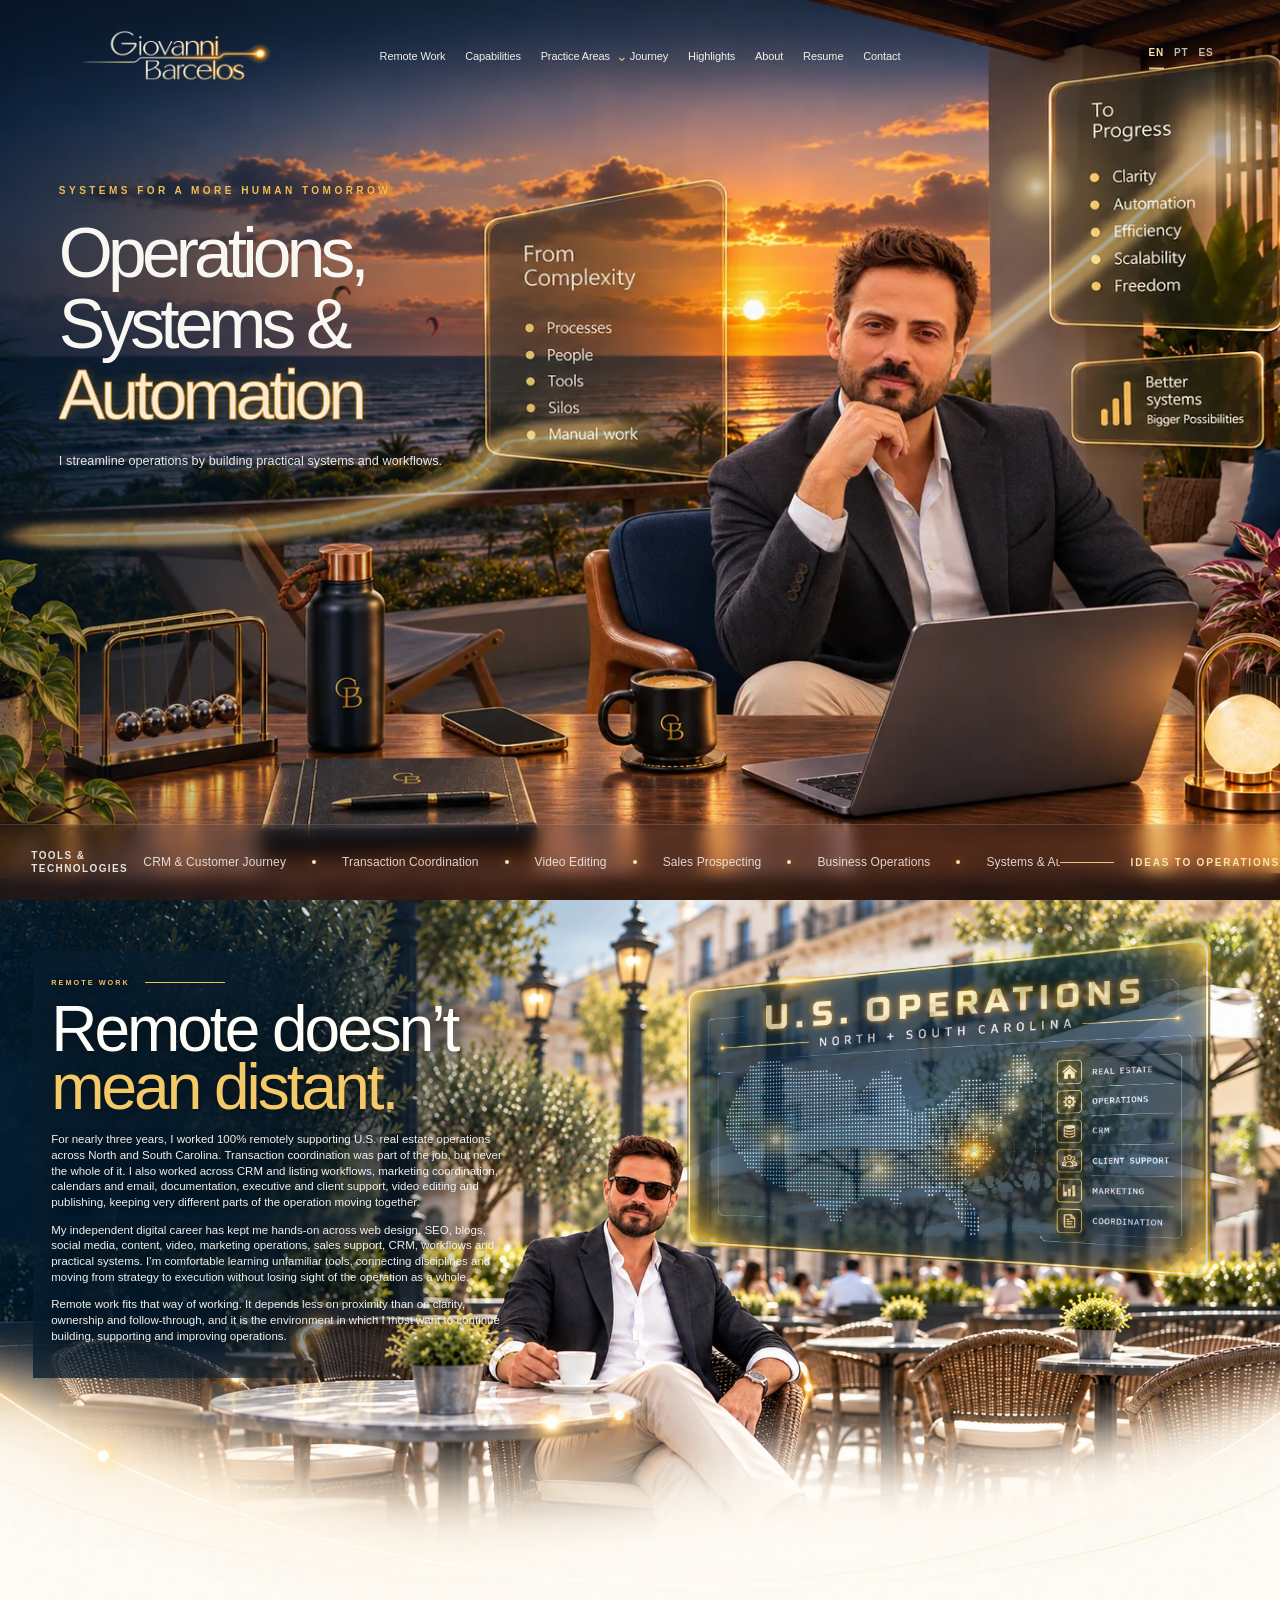
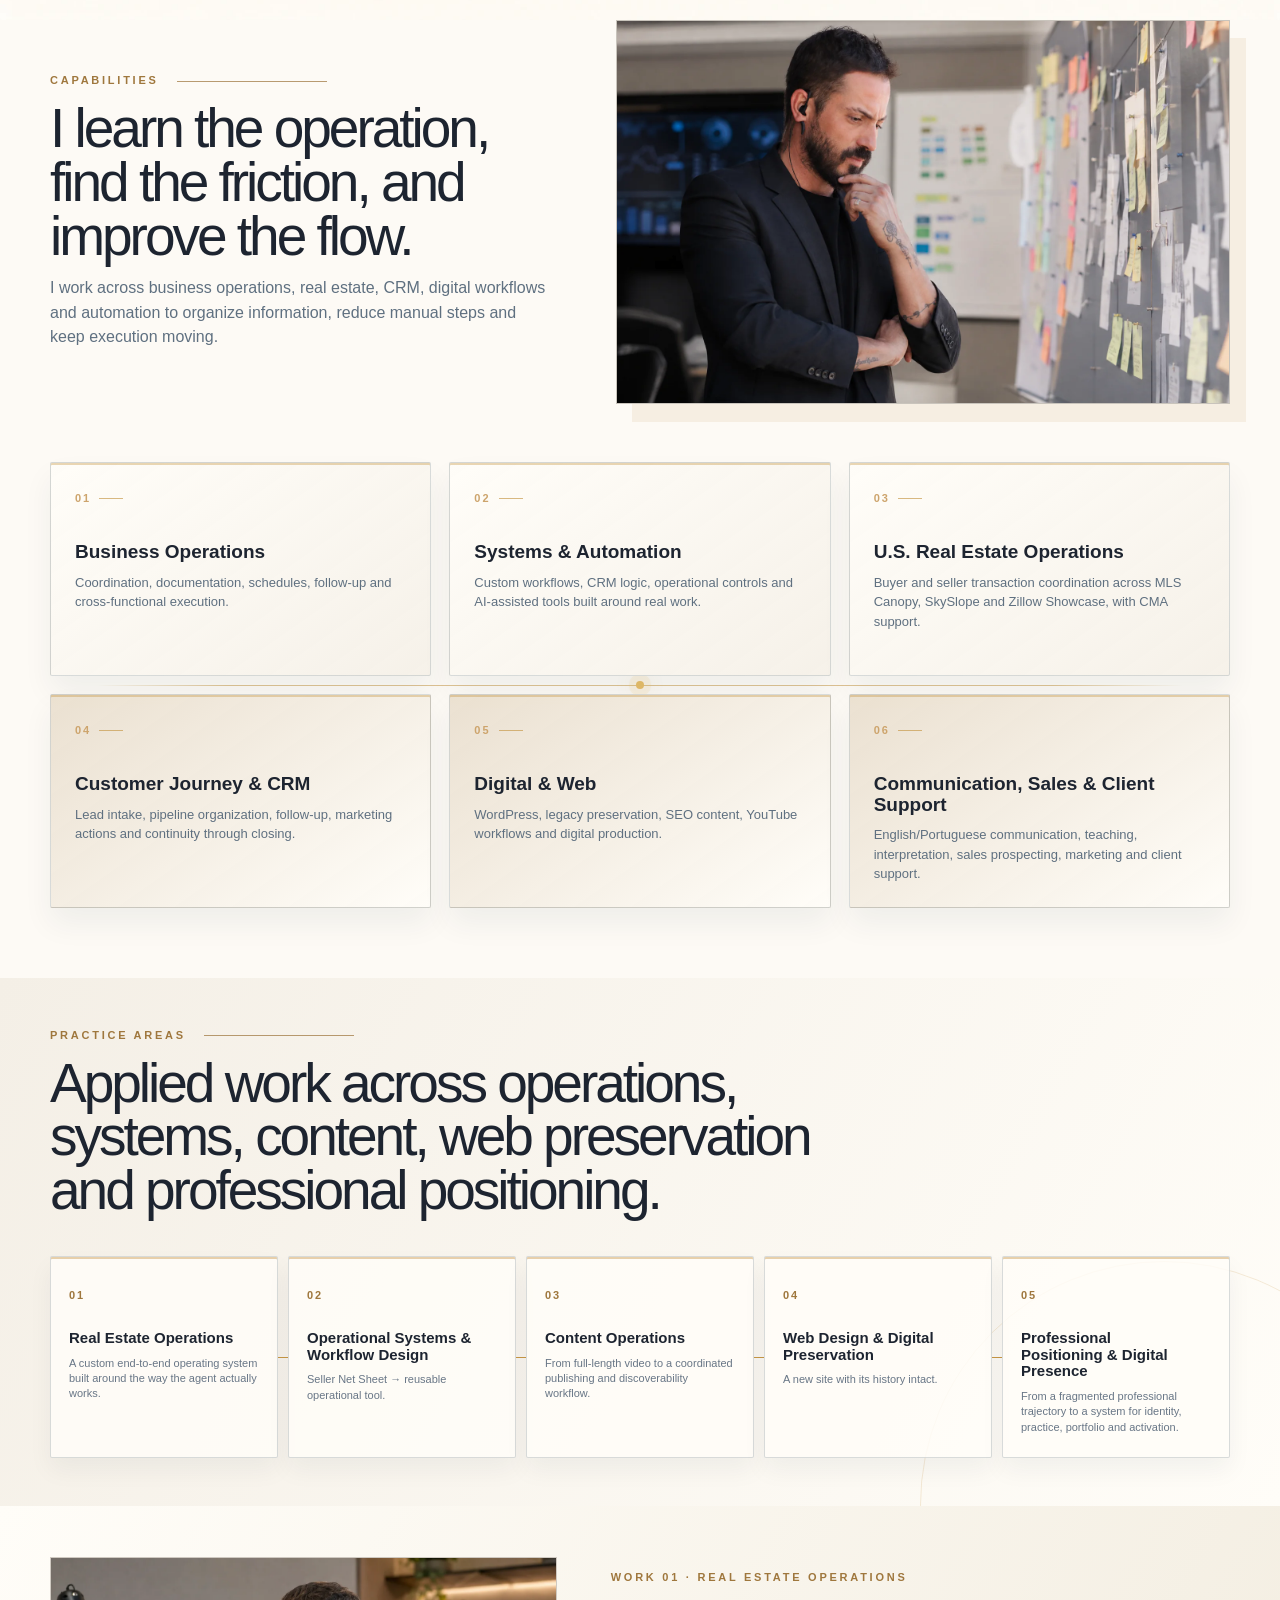
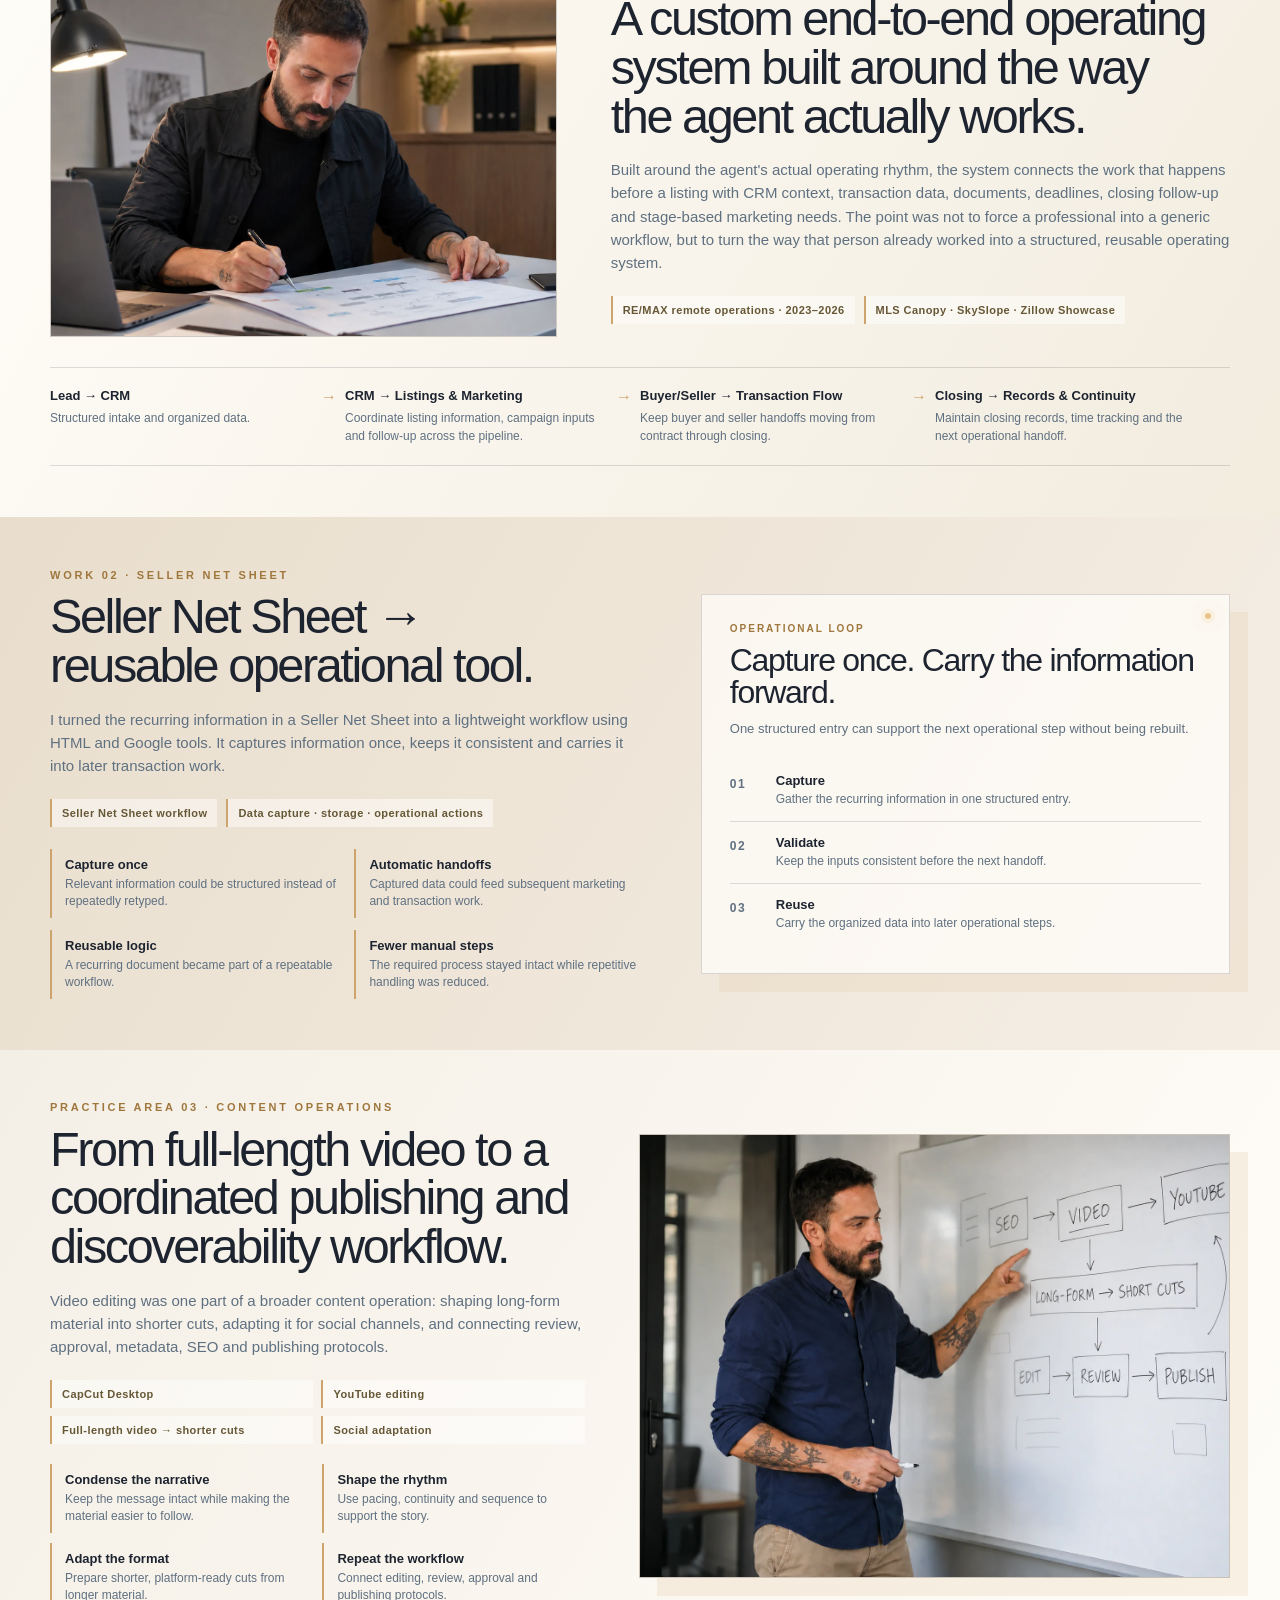
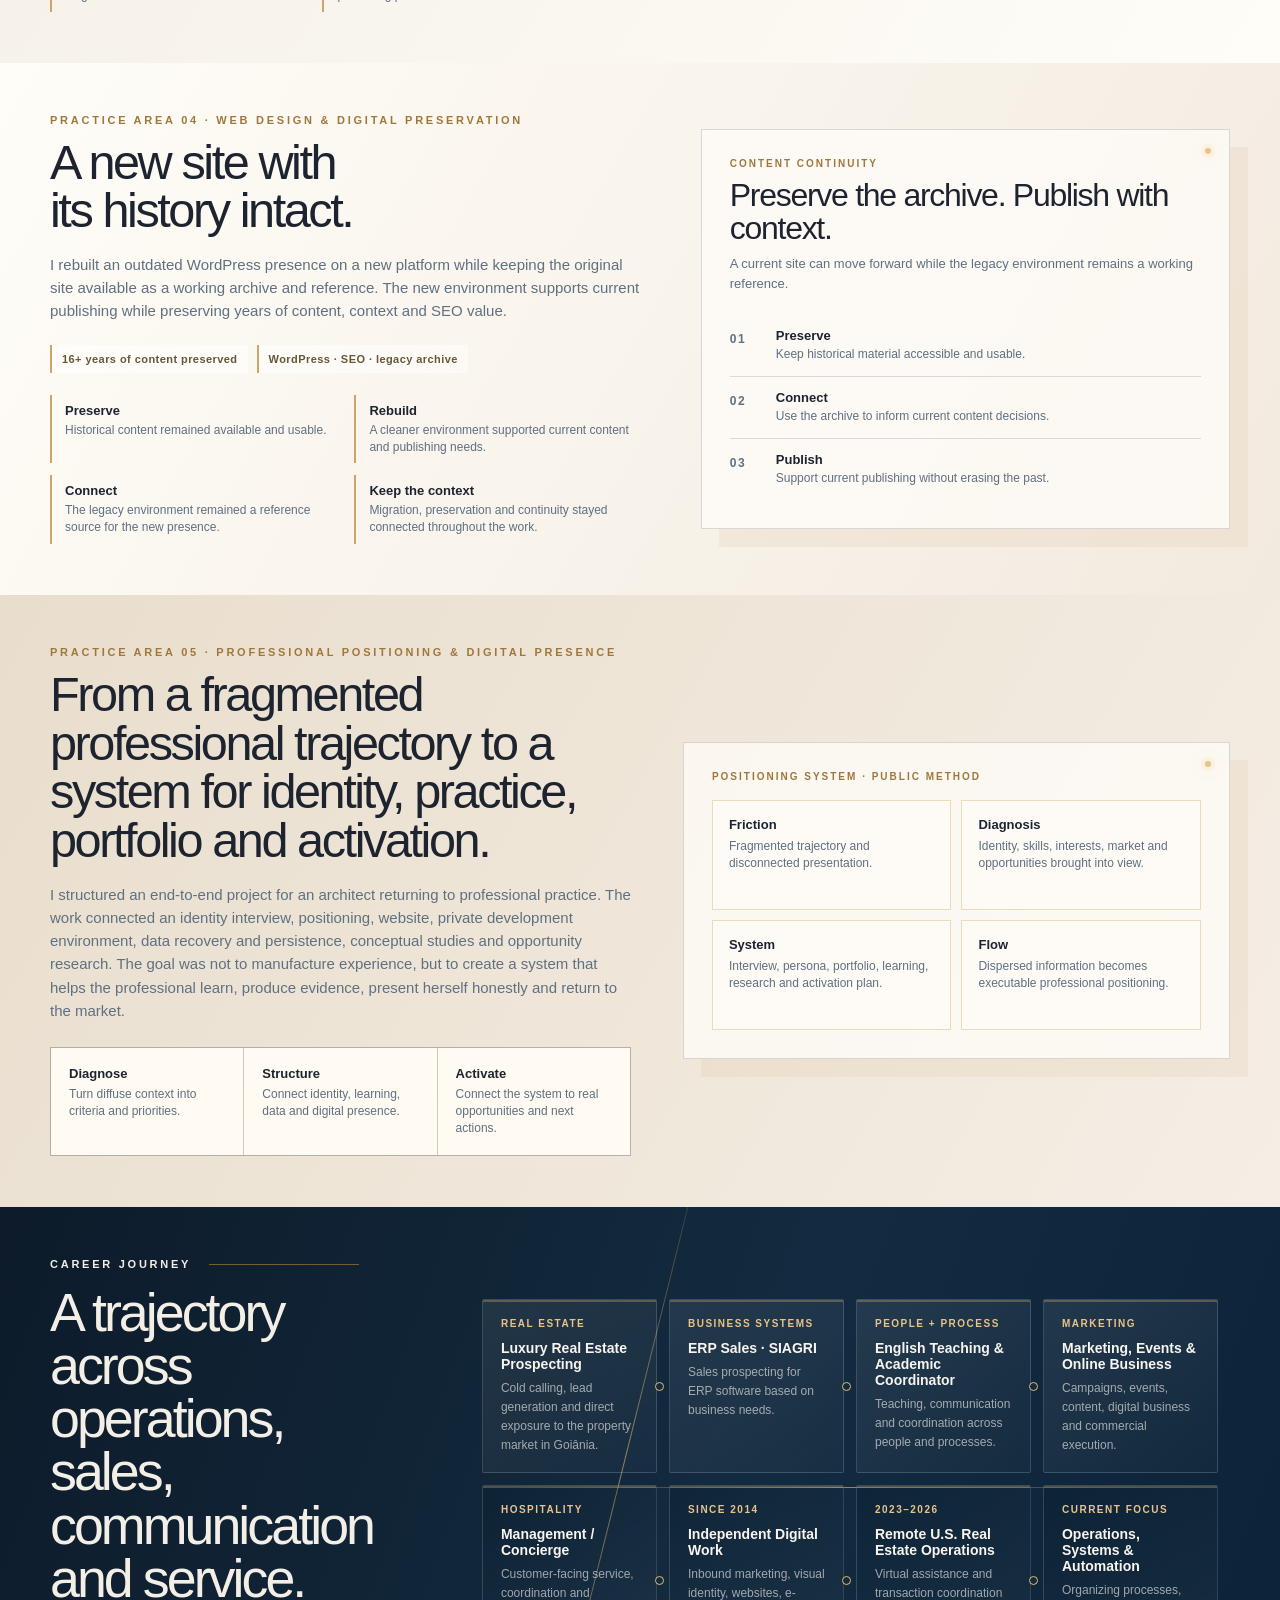
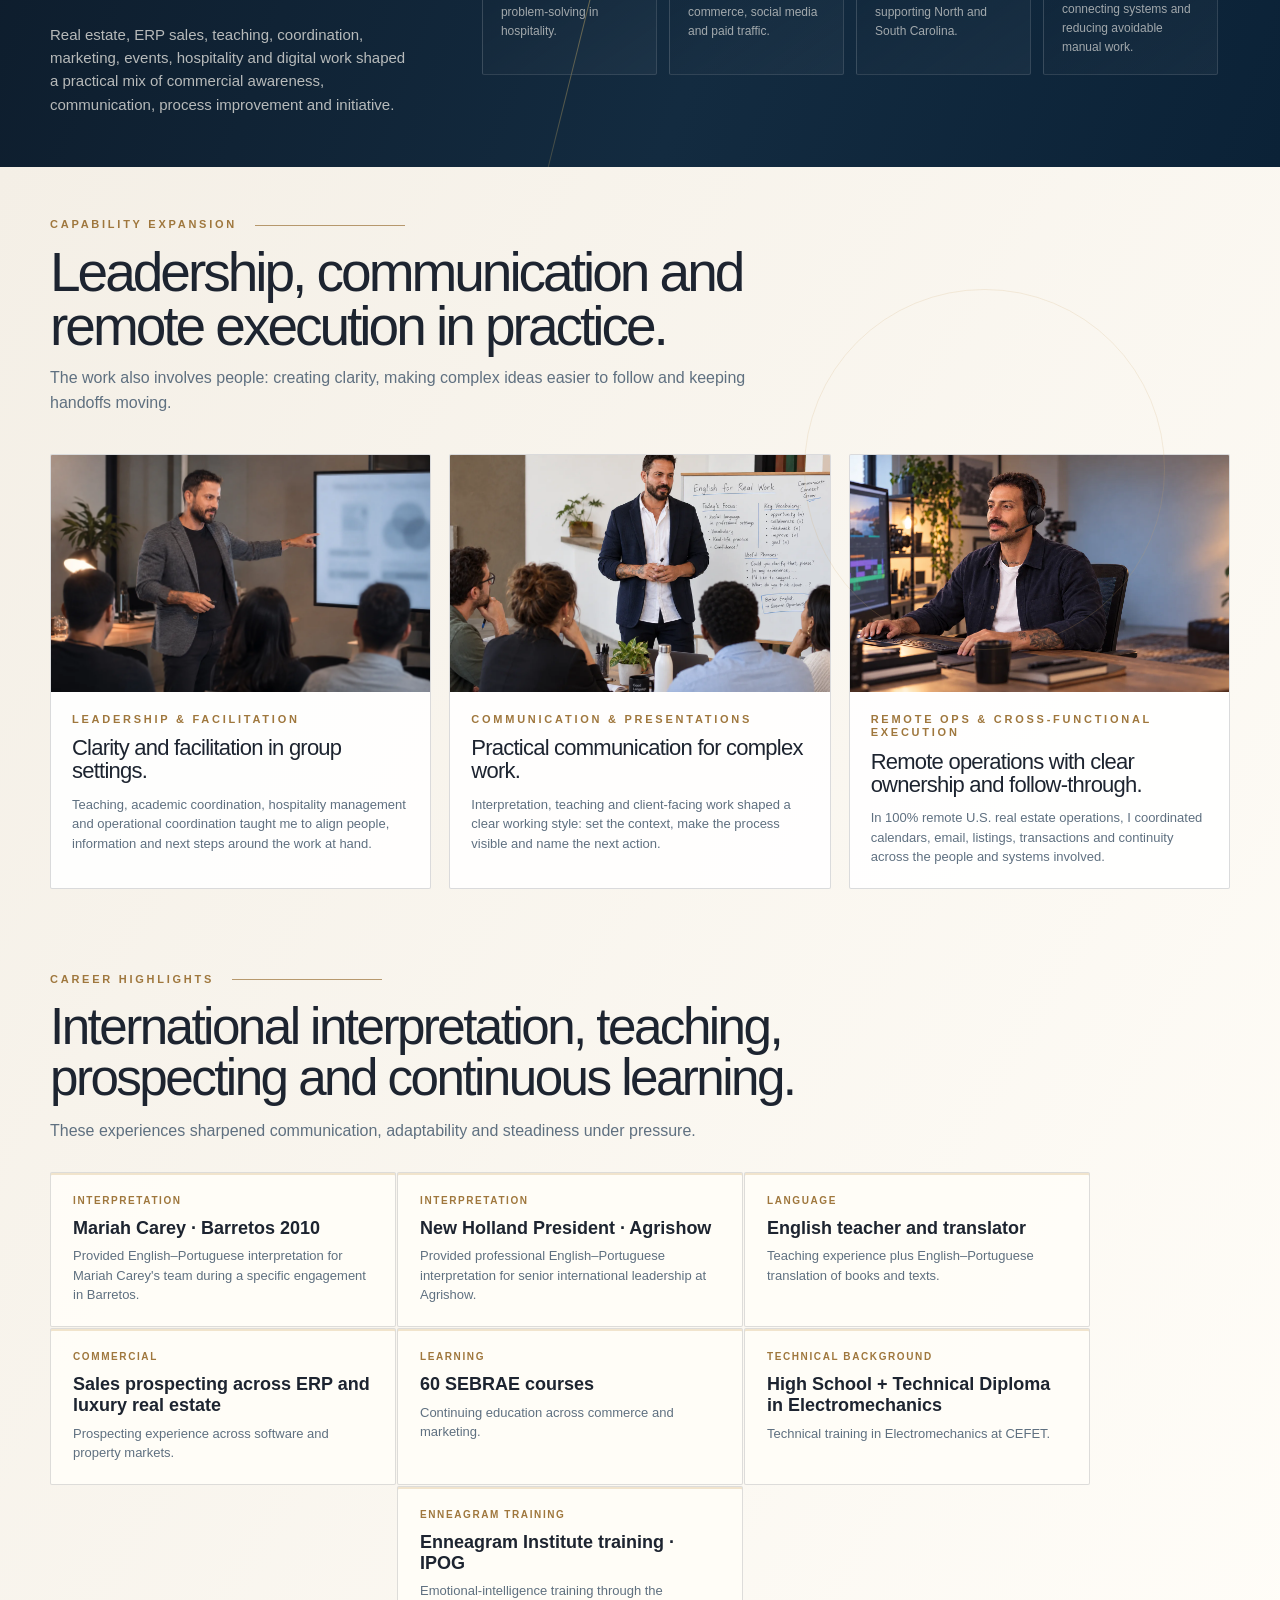
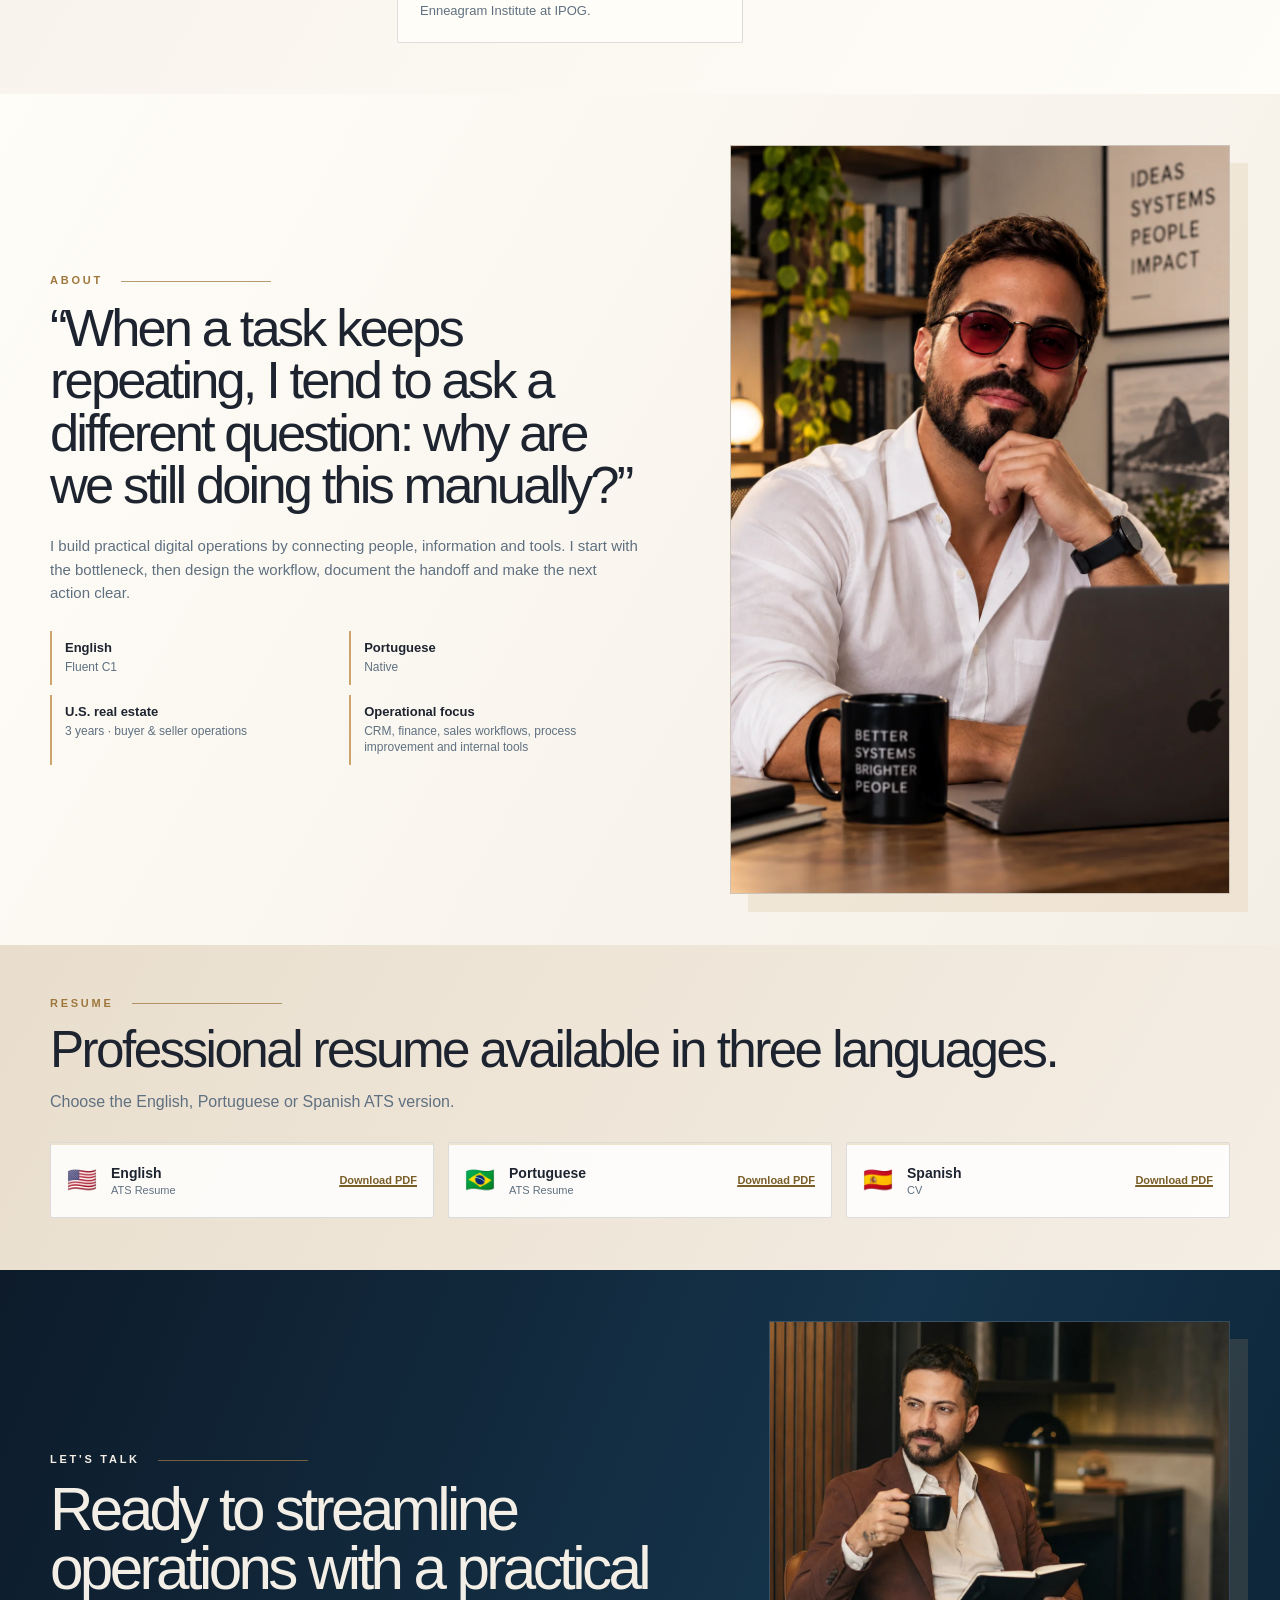
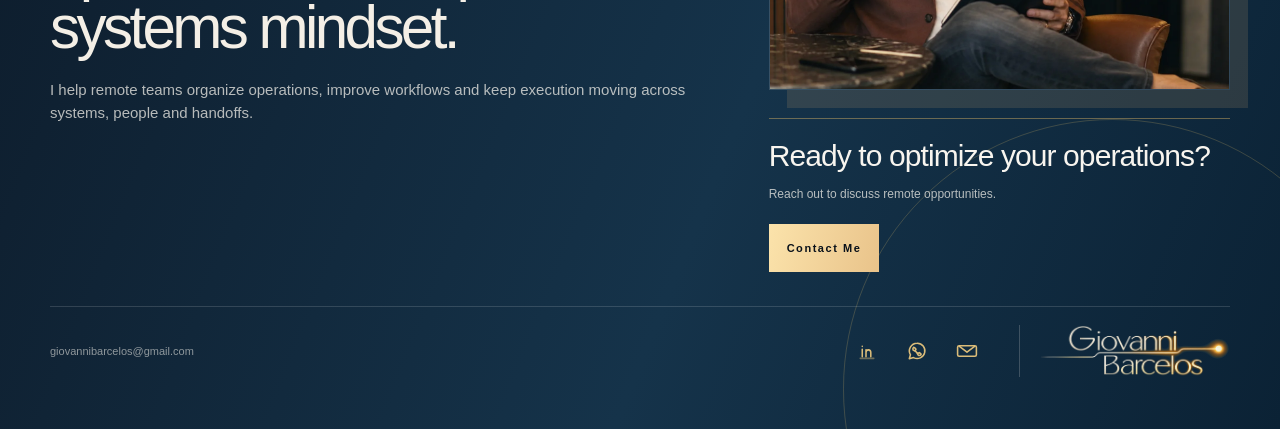
==== commit c3c1c160: "fix: use complete localized hero rasters across breakpoints" ====
--- a/index.html
+++ b/index.html
@@ -518,17 +518,12 @@
 </style>
   <link rel="stylesheet" href="portfolio.css?v=tablet-composition-v19-table-grounding-20261020" />
   <link rel="preload" as="image" href="assets/optimized/remote/REMOTE_MASTER_FOREGROUND_RIGHT_SHOULDER_20260928.webp" type="image/webp" fetchpriority="high" />
-  <link rel="preload" as="image" href="assets/optimized/layers/HERO_BACKGROUND_OWNER_CHAIR_20260922.webp" fetchpriority="high" />
-  <link rel="preload" as="image" href="assets/optimized/layers/HERO_BACKGROUND_OWNER_CHAIR_TABLE_PLANT_REMOVED_20260922.webp" fetchpriority="high" />
-  <link rel="preload" as="image" href="assets/layers/HERO_FOREGROUND_DESK_GPT_TABLE_COMPLETE_20260926.png" fetchpriority="high" />
-  <link rel="preload" as="image" href="assets/layers/HERO_GIOVANNI_OWNER_NO_CHAIR_20260925.png" fetchpriority="high" />
-  <link rel="preload" as="image" href="assets/layers/HERO_CHAIR_OWNER_BLUE_SEPARATE_20260925.png" fetchpriority="high" />
-  <link rel="preload" as="image" href="assets/optimized/effects/alternates/HERO_LIGHT_PATH_ORIGINAL_CLEAN.webp" fetchpriority="high" />
+  <link rel="preload" as="image" href="assets/optimized/layers/HERO_STATIC_DESKTOP_EN_20261113.webp" fetchpriority="high" />
+  <link rel="preload" as="image" href="assets/optimized/layers/HERO_STATIC_TABLET_EN_20261114.webp" fetchpriority="high" />
+  <link rel="preload" as="image" href="assets/optimized/layers/HERO_STATIC_MOBILE_EN_20261113_V4.webp" fetchpriority="high" />
+  <link rel="preload" as="image" href="assets/optimized/effects/alternates/HERO_LIGHT_PATH_RESTORED_BELOW_AUTOMATION_20260926.png" fetchpriority="high" />
   <link rel="preload" as="image" href="assets/optimized/brand/GIOVANNI_BARCELOS_WORDMARK_ACTIVATED_20260922.webp" fetchpriority="high" />
   <link rel="preload" as="image" href="assets/optimized/brand/GIOVANNI_BARCELOS_MONOGRAM_ACTIVATED_20260922.webp" fetchpriority="high" />
-  <link rel="preload" as="image" href="assets/optimized/panels/PANEL_FROM_COMPLEXITY_EN_GLASS.webp" fetchpriority="high" />
-  <link rel="preload" as="image" href="assets/optimized/panels/PANEL_TO_PROGRESS_EN_GLASS.webp" fetchpriority="high" />
-  <link rel="preload" as="image" href="assets/optimized/panels/PANEL_BETTER_SYSTEMS_EN_GLASS.webp" fetchpriority="high" />
 </head>
 <body>
   <a class="skip-link" href="#main-content">Skip to main content</a>
@@ -536,108 +531,11 @@
   <section class="hero hero-assets-pending hero-static-master" id="top" aria-labelledby="hero-title">
     <div class="stage">
       <img class="hero-static-scene" src="assets/optimized/layers/HERO_STATIC_DESKTOP_EN_20261113.webp" alt="" fetchpriority="high" decoding="async" />
-      <img class="hero-static-scene-mobile" src="assets/optimized/layers/HERO_STATIC_MOBILE_APPROVED_20261113.png" alt="" fetchpriority="high" decoding="async" />
+      <img class="hero-static-scene-tablet" src="assets/optimized/layers/HERO_STATIC_TABLET_EN_20261114.webp" alt="" fetchpriority="high" decoding="async" />
+      <img class="hero-static-scene-mobile" src="assets/optimized/layers/HERO_STATIC_MOBILE_EN_20261113_V4.webp" alt="" fetchpriority="high" decoding="async" />
       <img class="hero-static-light-path" src="assets/optimized/effects/alternates/HERO_LIGHT_PATH_RESTORED_BELOW_AUTOMATION_20260926.png" alt="" aria-hidden="true" fetchpriority="high" decoding="async" />
       <span class="hero-static-mobile-light-path" aria-hidden="true"></span>
-      <div class="scene-layer layer-background" data-layer="background-office" aria-hidden="true">
-        <img class="canvas-layer background" src="assets/optimized/layers/HERO_BACKGROUND_OWNER_CHAIR_20260922.webp" alt="" fetchpriority="high" decoding="async" />
-        <img class="canvas-layer background background-table-plant-cleanup" src="assets/optimized/layers/HERO_BACKGROUND_OWNER_CHAIR_TABLE_PLANT_REMOVED_20260922.webp" alt="" fetchpriority="high" decoding="async" />
-      </div>
-
-      <div class="scene-layer layer-rear" data-layer="rear-panels" aria-hidden="true">
-        <img class="panel panel-to" data-panel-key="to" src="assets/optimized/panels/PANEL_TO_PROGRESS_EN_GLASS.webp" alt="To Progress: Clarity, Automation, Efficiency, Scalability, Freedom" fetchpriority="high" decoding="async" />
-      </div>
-
-      <div class="scene-layer layer-from-panel" data-layer="from-complexity-panel" aria-hidden="true">
-        <img class="panel panel-from" data-panel-key="from" src="assets/optimized/panels/PANEL_FROM_COMPLEXITY_EN_GLASS.webp" alt="From Complexity: Processes, People, Tools, Silos, Manual work" fetchpriority="high" decoding="async" />
-      </div>
-
-      <div class="scene-layer layer-path" data-layer="gold-light-path" aria-hidden="true">
-        <img class="light-path" src="assets/optimized/effects/alternates/HERO_LIGHT_PATH_ORIGINAL_CLEAN.webp" alt="" fetchpriority="high" decoding="async" />
-        <img class="light-path light-path-optical light-path-optical-a" src="assets/optimized/effects/alternates/HERO_LIGHT_PATH_ORIGINAL_CLEAN.webp" alt="" aria-hidden="true" decoding="async" />
-        <img class="light-path light-path-optical light-path-optical-b" src="assets/optimized/effects/alternates/HERO_LIGHT_PATH_ORIGINAL_CLEAN.webp" alt="" aria-hidden="true" decoding="async" />
-        <img class="light-path-restored" src="assets/optimized/effects/alternates/HERO_LIGHT_PATH_RESTORED_BELOW_AUTOMATION_20260926.png" alt="" aria-hidden="true" decoding="async" />
-        <canvas class="light-path-mesh-reflowed" aria-hidden="true"></canvas>
-        <svg class="light-path-raster-reflowed" viewBox="0 0 100 100" preserveAspectRatio="none" aria-hidden="true"></svg>
-        <svg class="light-path-annotation-effect" style="display:none !important;visibility:hidden !important" viewBox="0 0 100 100" preserveAspectRatio="none" aria-hidden="true">
-          <defs>
-            <filter id="hero-light-path-annotation-blur" x="-50%" y="-50%" width="200%" height="200%">
-              <feGaussianBlur stdDeviation=".55" />
-            </filter>
-            <filter id="hero-light-path-annotation-body" x="-50%" y="-50%" width="200%" height="200%">
-              <feGaussianBlur stdDeviation=".08" />
-            </filter>
-            <linearGradient id="hero-light-path-annotation-gradient" x1="11.23" y1="55.54" x2="84.21" y2="11.76" gradientUnits="userSpaceOnUse">
-              <stop offset="0" stop-color="#ffd47a" />
-              <stop offset=".52" stop-color="#f0a83e" />
-              <stop offset="1" stop-color="#fff0ad" />
-            </linearGradient>
-            <linearGradient id="hero-light-path-annotation-ribbon" x1="11.23" y1="55.54" x2="84.21" y2="11.76" gradientUnits="userSpaceOnUse">
-              <stop offset="0" stop-color="#fff9d8" stop-opacity=".42" />
-              <stop offset=".16" stop-color="#ffd16d" stop-opacity=".96" />
-              <stop offset=".68" stop-color="#ffcf69" stop-opacity=".9" />
-              <stop offset="1" stop-color="#fff0ad" stop-opacity="1" />
-            </linearGradient>
-            <filter id="hero-light-path-annotation-organic" x="-18%" y="-45%" width="136%" height="190%" color-interpolation-filters="sRGB">
-              <feTurbulence type="fractalNoise" baseFrequency=".02 .12" numOctaves="2" seed="62" result="organic-noise" />
-              <feDisplacementMap in="SourceGraphic" in2="organic-noise" scale="1.25" xChannelSelector="R" yChannelSelector="G" />
-              <feGaussianBlur stdDeviation=".18" />
-            </filter>
-            <filter id="hero-light-path-annotation-ribbon-glow" x="-20%" y="-55%" width="140%" height="210%" color-interpolation-filters="sRGB">
-              <feGaussianBlur stdDeviation="1.8" />
-            </filter>
-            <filter id="hero-light-path-annotation-ribbon-body" x="-18%" y="-45%" width="136%" height="190%" color-interpolation-filters="sRGB">
-              <feGaussianBlur stdDeviation=".22" />
-            </filter>
-            <radialGradient id="hero-light-path-annotation-flare">
-              <stop offset="0" stop-color="#fffbe2" stop-opacity=".98" />
-              <stop offset=".22" stop-color="#ffe18a" stop-opacity=".76" />
-              <stop offset=".62" stop-color="#ffbc4e" stop-opacity=".24" />
-              <stop offset="1" stop-color="#ffbc4e" stop-opacity="0" />
-            </radialGradient>
-          </defs>
-          <path class="light-path-annotation-mass" d="M 11.23 55.54 C 18.5 55.6 26.2 54.7 32.69 51.8 C 34.9 48.8 36.1 45.2 38 41.4 C 45.1 39.5 53.2 39.6 60.88 39.8 C 64.5 36.8 67.8 30.5 70.13 26.4 C 75.2 20 80.3 13.4 84.21 7.9 C 81 15.2 77.4 24.1 71 33.8 C 68.1 38.4 65 44.6 60.88 45.5 C 53.2 45.8 45.2 45.5 38.2 47.6 C 36.4 50.9 34.9 55.3 32.7 57.2 C 26.5 59.3 18.3 58.9 11.23 55.54 Z" />
-          <path class="light-path-annotation-ribbon" d="M 11.23 55.54 C 20.1 55.1 27.7 54.45 32.69 53.62 C 34.55 51.1 36.55 46.2 38 44 C 45.1 42.45 53.2 42.5 60.88 42.53 C 65.1 40.4 68.25 34.2 70.13 30.09 C 75.2 24.4 80.05 16.45 84.21 11.76" />
-          <path class="light-path-annotation-glow" d="M 11.23 55.54 C 20.1 55.1 27.7 54.45 32.69 53.62 C 34.55 51.1 36.55 46.2 38 44 C 45.1 42.45 53.2 42.5 60.88 42.53 C 65.1 40.4 68.25 34.2 70.13 30.09 C 75.2 24.4 80.05 16.45 84.21 11.76" />
-          <path class="light-path-annotation-body" d="M 11.23 55.54 C 20.1 55.1 27.7 54.45 32.69 53.62 C 34.55 51.1 36.55 46.2 38 44 C 45.1 42.45 53.2 42.5 60.88 42.53 C 65.1 40.4 68.25 34.2 70.13 30.09 C 75.2 24.4 80.05 16.45 84.21 11.76" />
-          <path class="light-path-annotation-core" d="M 11.23 55.54 C 20.1 55.1 27.7 54.45 32.69 53.62 C 34.55 51.1 36.55 46.2 38 44 C 45.1 42.45 53.2 42.5 60.88 42.53 C 65.1 40.4 68.25 34.2 70.13 30.09 C 75.2 24.4 80.05 16.45 84.21 11.76" />
-          <circle class="light-path-annotation-flare" cx="84.21" cy="11.76" r="1.75" />
-          <circle class="light-path-annotation-flare-core" cx="84.21" cy="11.76" r="1.12" />
-        </svg>
-        <span class="light-path-endpoint" aria-hidden="true"></span>
-      </div>
-
-      <div class="scene-layer layer-chair" data-layer="owner-chair" aria-hidden="true">
-        <img class="chair" src="assets/layers/HERO_CHAIR_OWNER_BLUE_SEPARATE_20260925.png" alt="" fetchpriority="high" decoding="async" />
-      </div>
-
-      <div class="scene-layer layer-subject" data-layer="giovanni-subject" aria-hidden="true">
-        <img class="canvas-layer subject" src="assets/layers/HERO_GIOVANNI_OWNER_NO_CHAIR_20260925.png" alt="" fetchpriority="high" decoding="async" />
-      </div>
-
-      <div class="scene-layer layer-subject-occlusion" data-layer="giovanni-depth-occlusion" aria-hidden="true">
-        <img class="canvas-layer subject-occlusion" src="assets/layers/HERO_GIOVANNI_OWNER_NO_CHAIR_20260925.png" alt="" decoding="async" />
-      </div>
-
-      <div class="scene-layer layer-foreground" data-layer="desk-and-objects" aria-hidden="true">
-        <img class="canvas-layer foreground" src="assets/layers/HERO_FOREGROUND_DESK_GPT_TABLE_COMPLETE_20260926.png" alt="" fetchpriority="high" decoding="async" />
-      </div>
-
-      <div class="scene-layer layer-notebook" data-layer="hero-notebook" aria-hidden="true">
-        <img class="notebook" alt="" decoding="async" />
-      </div>
-
-      <div class="scene-layer layer-front-panels" data-layer="front-panels" aria-hidden="true">
-      </div>
-
-      <div class="scene-layer layer-better-panel" data-layer="better-systems-panel" aria-hidden="true">
-        <img class="remote-better-panel" data-panel-key="better" src="assets/optimized/panels/PANEL_BETTER_SYSTEMS_EN_GLASS.webp" alt="Better Systems — Bigger Possibilities" fetchpriority="high" decoding="async" />
-      </div>
-
-      <div class="scene-layer layer-atmosphere" data-layer="hero-atmosphere" aria-hidden="true">
-        <div class="canvas-layer atmosphere"></div>
-      </div>
-
+      <!-- One localized raster owns the full hero scene at each breakpoint. -->
       <div class="hero-copy" data-layer="hero-ui">
         <p class="eyebrow" data-i18n="hero.kicker">SYSTEMS FOR A MORE HUMAN TOMORROW</p>
         <h1 id="hero-title"><span data-i18n="hero.titleLine1">Operations,</span><span data-i18n="hero.titleLine2">Systems &amp;</span><span class="gold" data-i18n="hero.titleLine3">Automation</span></h1>
--- a/portfolio.css
+++ b/portfolio.css
@@ -4908,3 +4908,195 @@
   .remote-panel-reference { top: 80px !important; right: 10px !important; width: 63% !important; }
   .remote-v4-copy { padding-left: 20px !important; padding-right: 20px !important; }
 }
+
+/* FINAL HERO RASTER AUTHORITY — every breakpoint gets one complete,
+   language-specific scene. No background, subject, chair, desk or panel
+   layers remain in the hero DOM. */
+.hero.hero-static-master .stage {
+  position: relative !important;
+  overflow: hidden !important;
+  background: #061625 !important;
+  isolation: isolate !important;
+}
+
+.hero.hero-static-master .hero-static-scene,
+.hero.hero-static-master .hero-static-scene-tablet,
+.hero.hero-static-master .hero-static-scene-mobile {
+  position: absolute !important;
+  inset: 0 !important;
+  z-index: 1 !important;
+  display: none !important;
+  width: 100% !important;
+  height: 100% !important;
+  max-width: none !important;
+  object-fit: cover !important;
+  object-position: center !important;
+  pointer-events: none !important;
+  user-select: none !important;
+}
+
+.hero.hero-static-master .stage::after {
+  content: "" !important;
+  position: absolute !important;
+  inset: 0 !important;
+  z-index: 4 !important;
+  pointer-events: none !important;
+  background: linear-gradient(90deg, rgba(3,14,28,.38) 0%, rgba(3,14,28,.10) 36%, transparent 60%) !important;
+}
+
+.hero.hero-static-master .hero-copy { z-index: 20 !important; }
+.hero.hero-static-master .ticker { z-index: 30 !important; }
+
+.hero.hero-static-master .hero-static-light-path {
+  position: absolute !important;
+  left: 8% !important;
+  top: 8% !important;
+  z-index: 8 !important;
+  display: block !important;
+  width: 82% !important;
+  height: 55% !important;
+  object-fit: fill !important;
+  pointer-events: none !important;
+  mix-blend-mode: screen !important;
+  opacity: .66 !important;
+  filter: saturate(.82) brightness(.80) !important;
+  animation: hero-static-path-pulse 4.6s ease-in-out infinite alternate !important;
+}
+
+.hero.hero-static-master .hero-static-mobile-light-path { display: none !important; }
+
+@media (min-width: 1101px) {
+  .hero.hero-static-master { height: 100svh !important; min-height: 100svh !important; }
+  .hero.hero-static-master .stage { height: 100% !important; }
+  .hero.hero-static-master .hero-static-scene { display: block !important; }
+}
+
+@media (min-width: 721px) and (max-width: 1100px) {
+  .hero.hero-static-master { height: auto !important; min-height: 0 !important; }
+  .hero.hero-static-master .stage {
+    /* The tablet raster is a complete 16:9 scene; keep its native ratio so
+       the right-side panels and the subject are never cropped. */
+    height: clamp(520px, 56.25vw, 700px) !important;
+    min-height: 520px !important;
+  }
+  .hero.hero-static-master .hero-static-scene-tablet { display: block !important; }
+  .hero.hero-static-master .hero-copy {
+    top: 7% !important;
+    left: 5% !important;
+    width: 36% !important;
+  }
+  .hero.hero-static-master .hero-copy h1 {
+    max-width: 9.2ch !important;
+    font-size: clamp(44px, 5.4vw, 60px) !important;
+    line-height: .98 !important;
+  }
+  .hero.hero-static-master .hero-copy .support { max-width: 30ch !important; }
+  .hero.hero-static-master .ticker {
+    height: 64px !important;
+    min-height: 64px !important;
+  }
+}
+
+@media (max-width: 720px) {
+  .hero.hero-static-master { height: auto !important; min-height: 0 !important; }
+  .hero.hero-static-master .stage {
+    height: clamp(760px, 175vw, 960px) !important;
+    min-height: 760px !important;
+    max-height: 960px !important;
+  }
+  .hero.hero-static-master .hero-static-scene-mobile {
+    display: block !important;
+    object-position: center center !important;
+  }
+  .hero.hero-static-master .hero-static-light-path { display: none !important; }
+  .hero.hero-static-master .hero-static-mobile-light-path {
+    position: absolute !important;
+    left: 6% !important;
+    top: 58% !important;
+    z-index: 8 !important;
+    display: block !important;
+    width: 82% !important;
+    height: 4px !important;
+    border-radius: 999px !important;
+    background: linear-gradient(90deg, transparent, rgba(255,191,76,.42) 16%, #ffe8a0 58%, rgba(255,190,75,.72) 88%, transparent) !important;
+    box-shadow: 0 0 8px rgba(255,190,75,.58), 0 0 24px rgba(255,190,75,.28) !important;
+    transform: rotate(-7deg) !important;
+    transform-origin: left center !important;
+    animation: hero-mobile-light-pulse 4.2s ease-in-out infinite alternate !important;
+  }
+  .hero.hero-static-master .hero-static-mobile-light-path::before,
+  .hero.hero-static-master .hero-static-mobile-light-path::after { content: none !important; }
+  .hero.hero-static-master .hero-copy {
+    position: relative !important;
+    inset: auto !important;
+    width: auto !important;
+    max-width: calc(100% - 42px) !important;
+    margin: 0 21px !important;
+    padding: 62px 0 0 !important;
+  }
+  .hero.hero-static-master .hero-copy .eyebrow {
+    display: block !important;
+    width: max-content !important;
+    max-width: none !important;
+    margin: 0 0 13px !important;
+    white-space: nowrap !important;
+    font-size: clamp(7px, 2.15vw, 10px) !important;
+    line-height: 1 !important;
+    letter-spacing: .12em !important;
+  }
+  .hero.hero-static-master .hero-copy h1 {
+    max-width: 9.8ch !important;
+    font-size: clamp(45px, 11.8vw, 61px) !important;
+    line-height: .95 !important;
+    letter-spacing: -.062em !important;
+  }
+  .hero.hero-static-master .hero-copy .support {
+    max-width: 31ch !important;
+    margin-top: 17px !important;
+    font-size: clamp(13px, 3.65vw, 16px) !important;
+    line-height: 1.46 !important;
+  }
+  .hero.hero-static-master .ticker {
+    position: absolute !important;
+    right: 0 !important;
+    bottom: 0 !important;
+    left: 0 !important;
+    height: 56px !important;
+    min-height: 56px !important;
+    display: flex !important;
+    align-items: center !important;
+    padding: 0 14px !important;
+    overflow: hidden !important;
+    background: rgba(5, 22, 36, .54) !important;
+    border-top: 1px solid rgba(244, 195, 104, .34) !important;
+    backdrop-filter: blur(13px) saturate(1.12) !important;
+    -webkit-backdrop-filter: blur(13px) saturate(1.12) !important;
+  }
+  .hero.hero-static-master .ticker-label,
+  .hero.hero-static-master .signature { display: none !important; }
+  .hero.hero-static-master .ticker-track-wrap {
+    display: flex !important;
+    align-items: center !important;
+    justify-content: center !important;
+    width: 100% !important;
+    min-width: 0 !important;
+    height: 100% !important;
+    overflow: hidden !important;
+    -webkit-mask-image: linear-gradient(90deg, transparent, #000 14%, #000 86%, transparent) !important;
+    mask-image: linear-gradient(90deg, transparent, #000 14%, #000 86%, transparent) !important;
+  }
+  .hero.hero-static-master .ticker-track {
+    width: max-content !important;
+    min-width: max-content !important;
+    align-items: center !important;
+    color: rgba(249, 247, 242, .9) !important;
+    font-size: 10px !important;
+    line-height: 1 !important;
+    animation: gb-ticker-loop 34s linear infinite !important;
+  }
+}
+
+@media (max-width: 370px) {
+  .hero.hero-static-master .hero-copy { padding-top: 56px !important; }
+  .hero.hero-static-master .hero-copy h1 { font-size: clamp(42px, 11.8vw, 48px) !important; }
+}
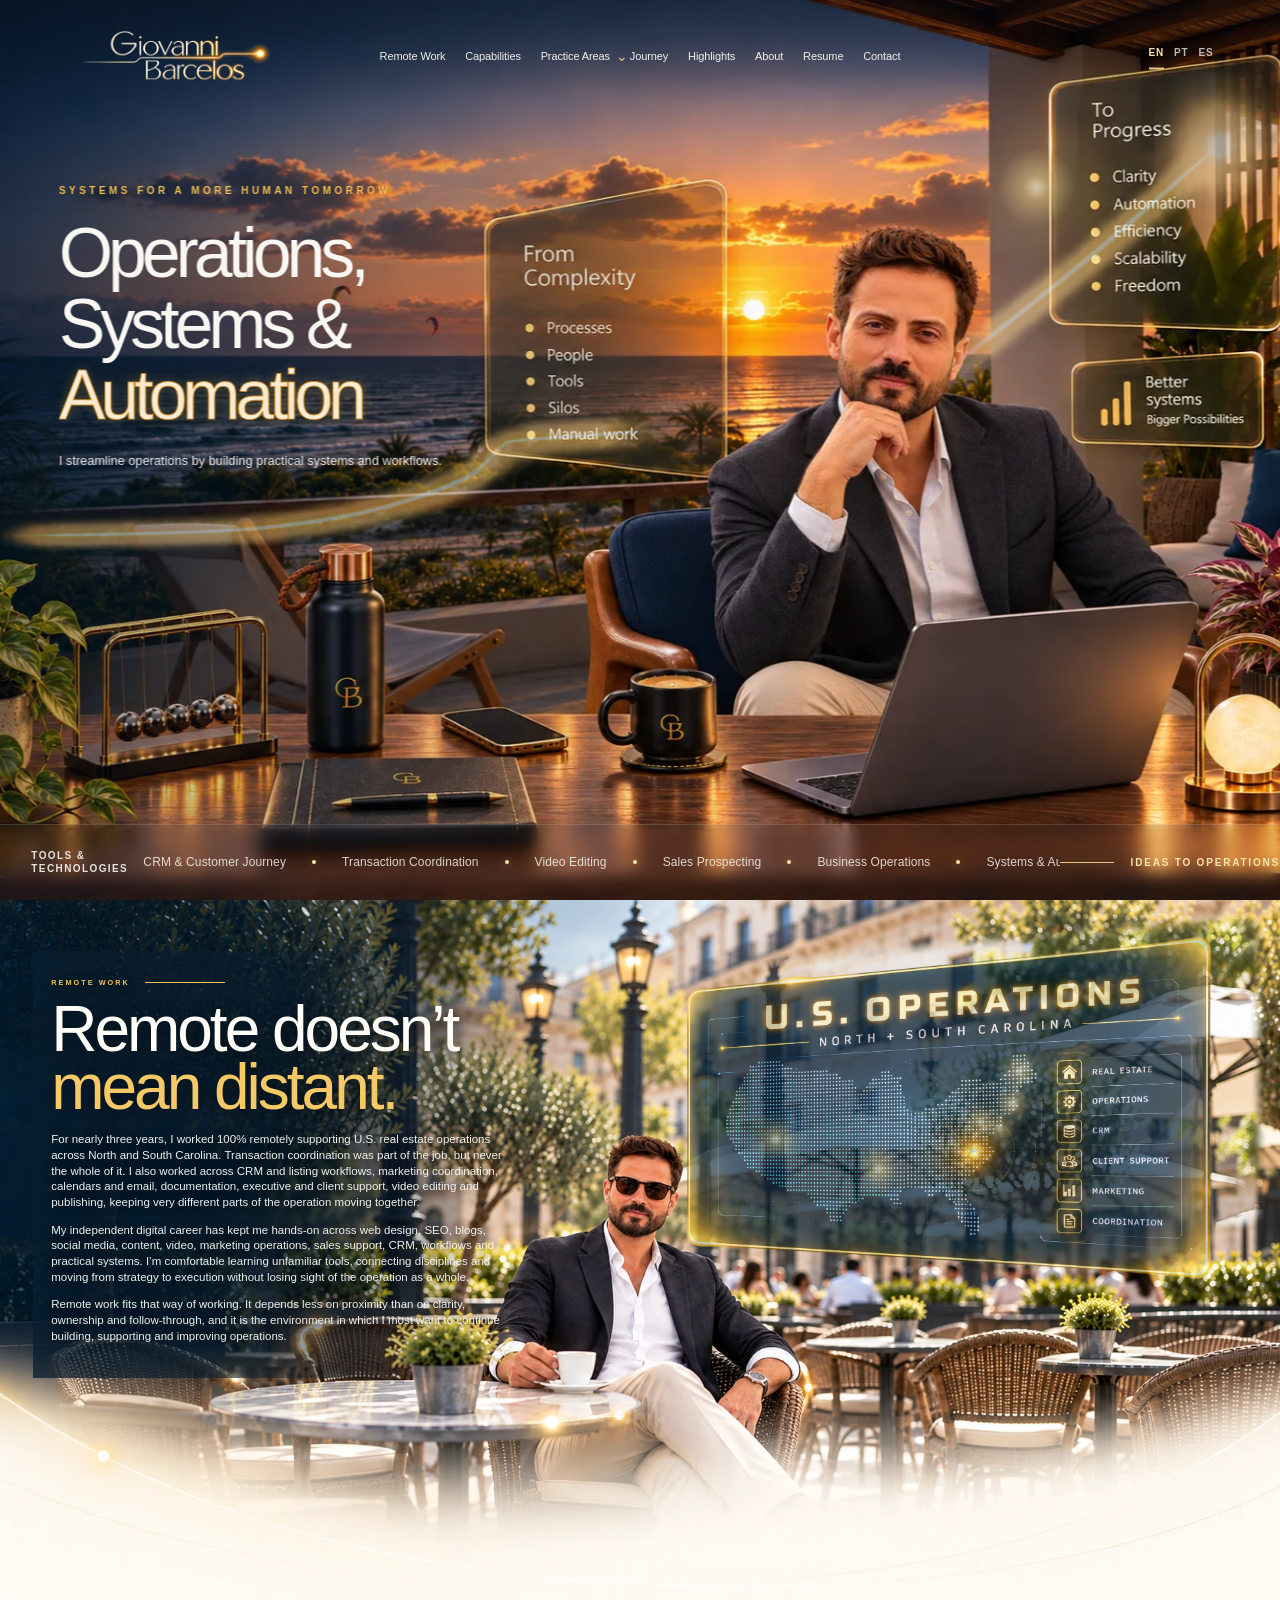
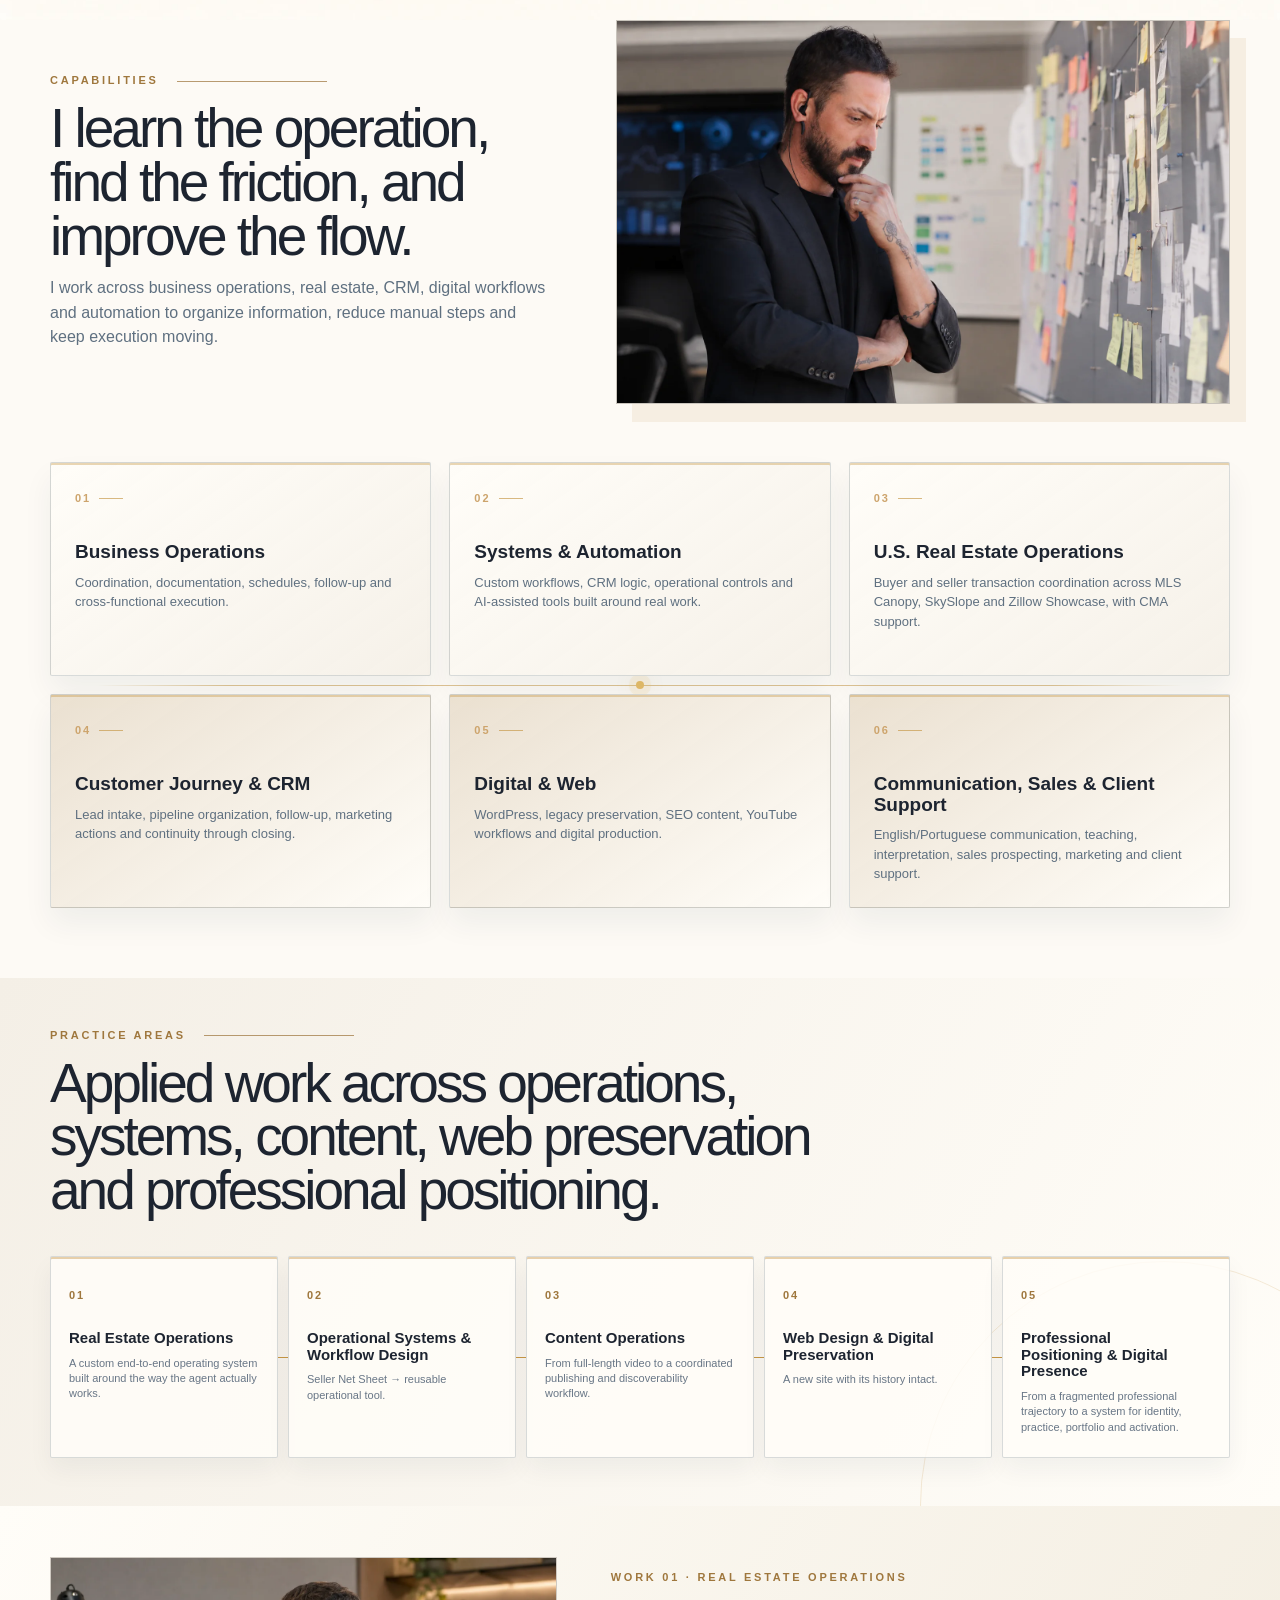
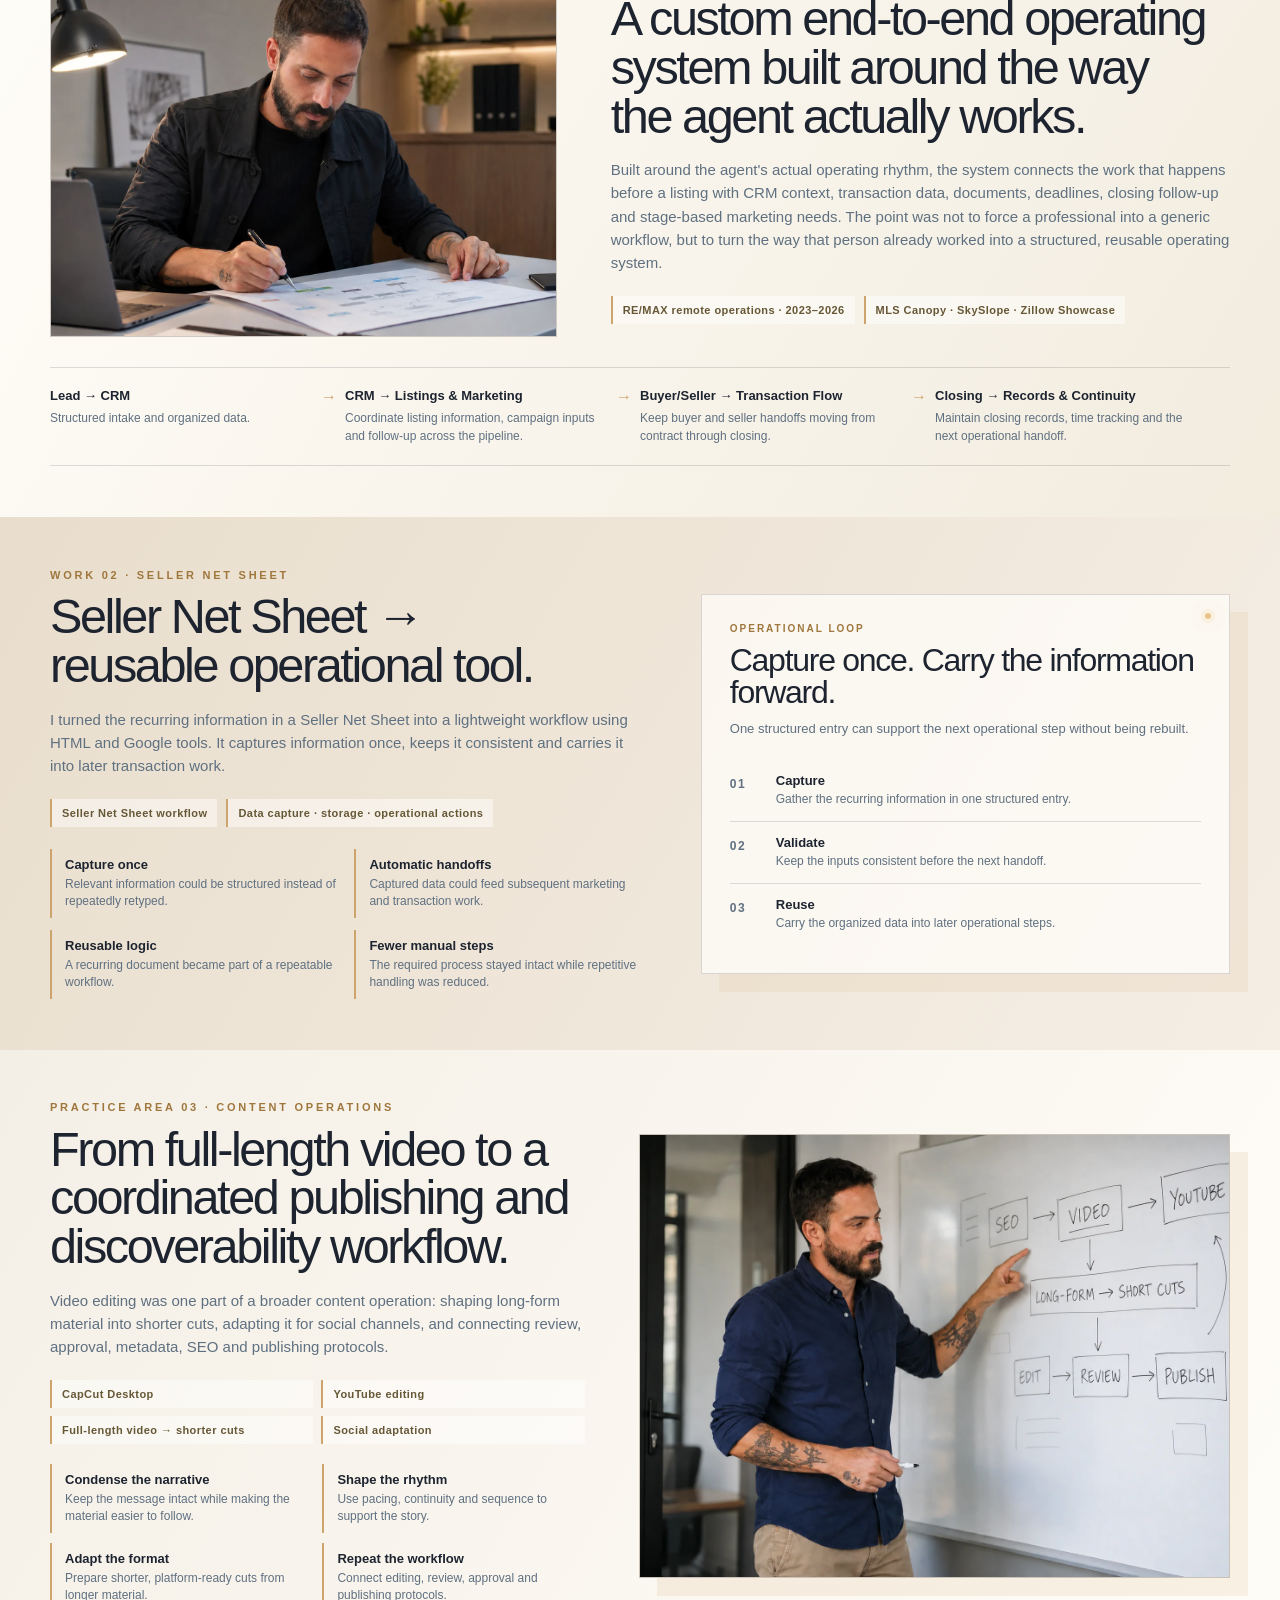
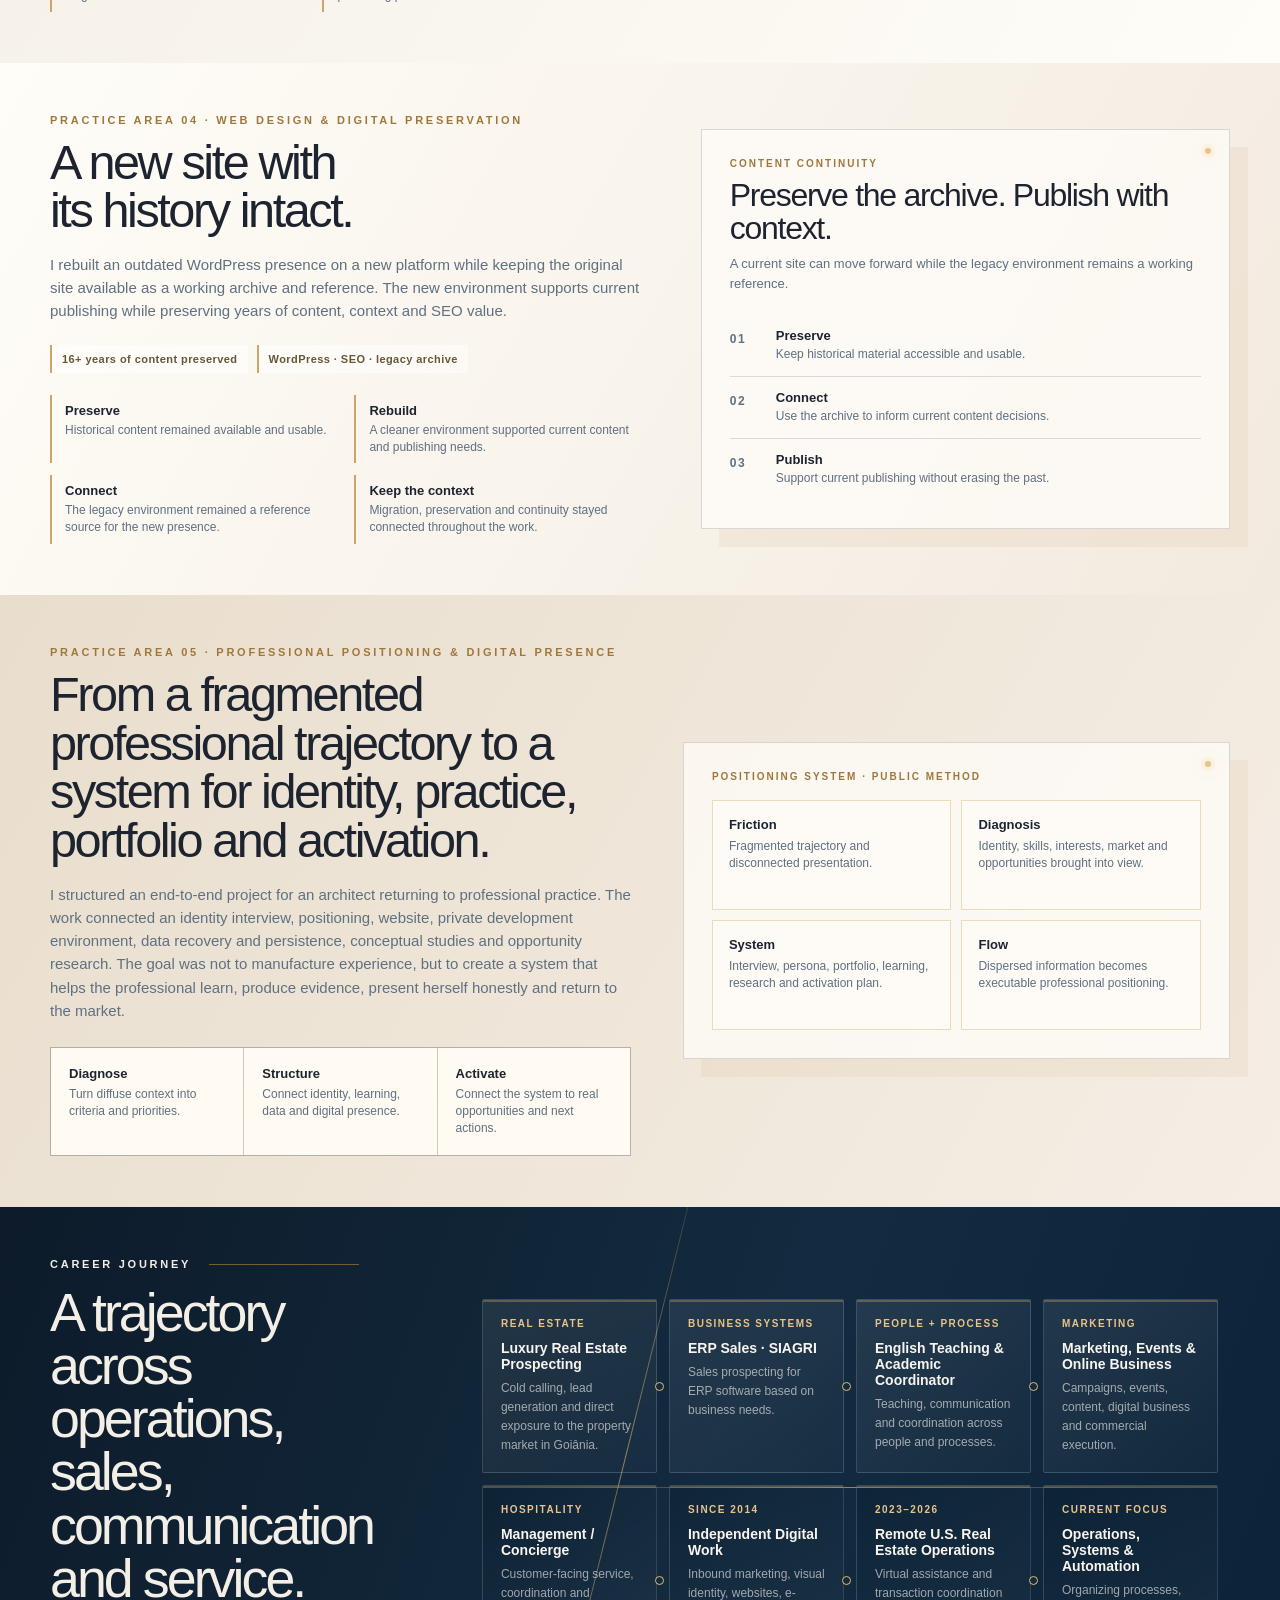
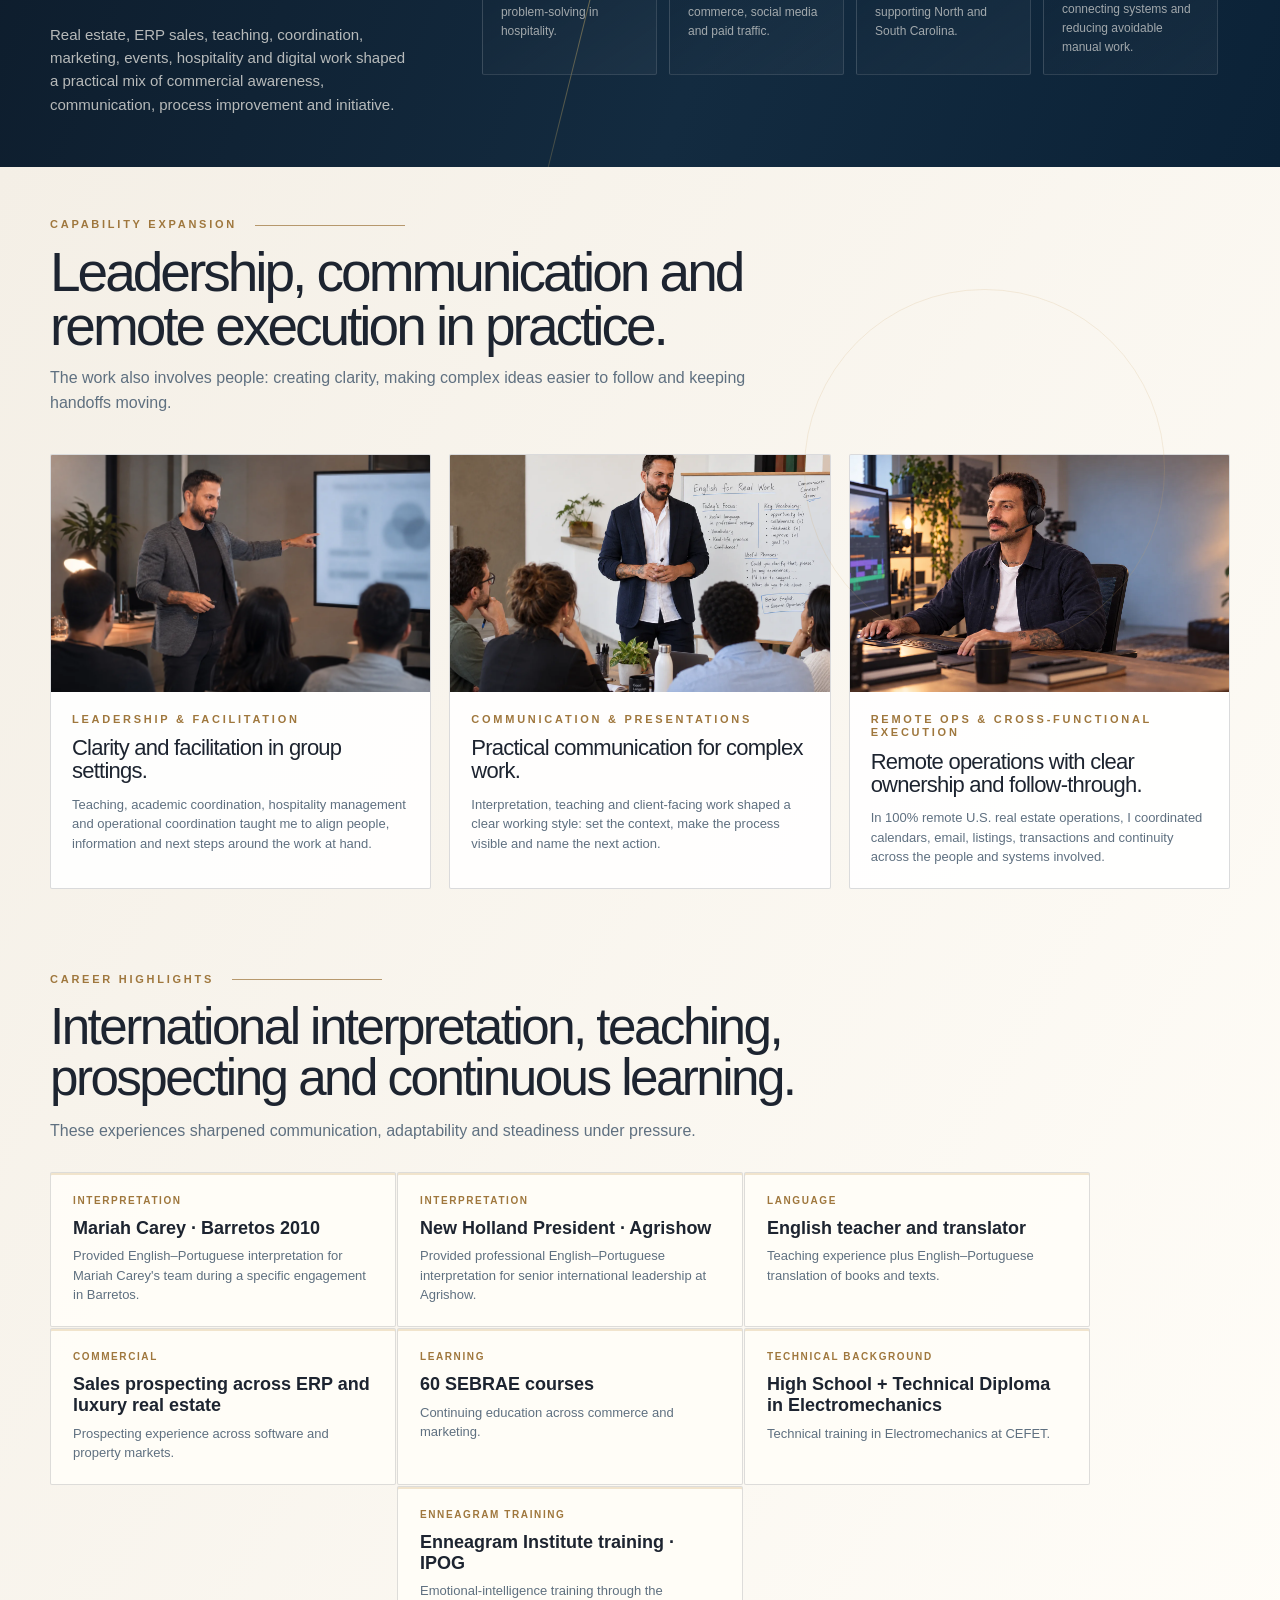
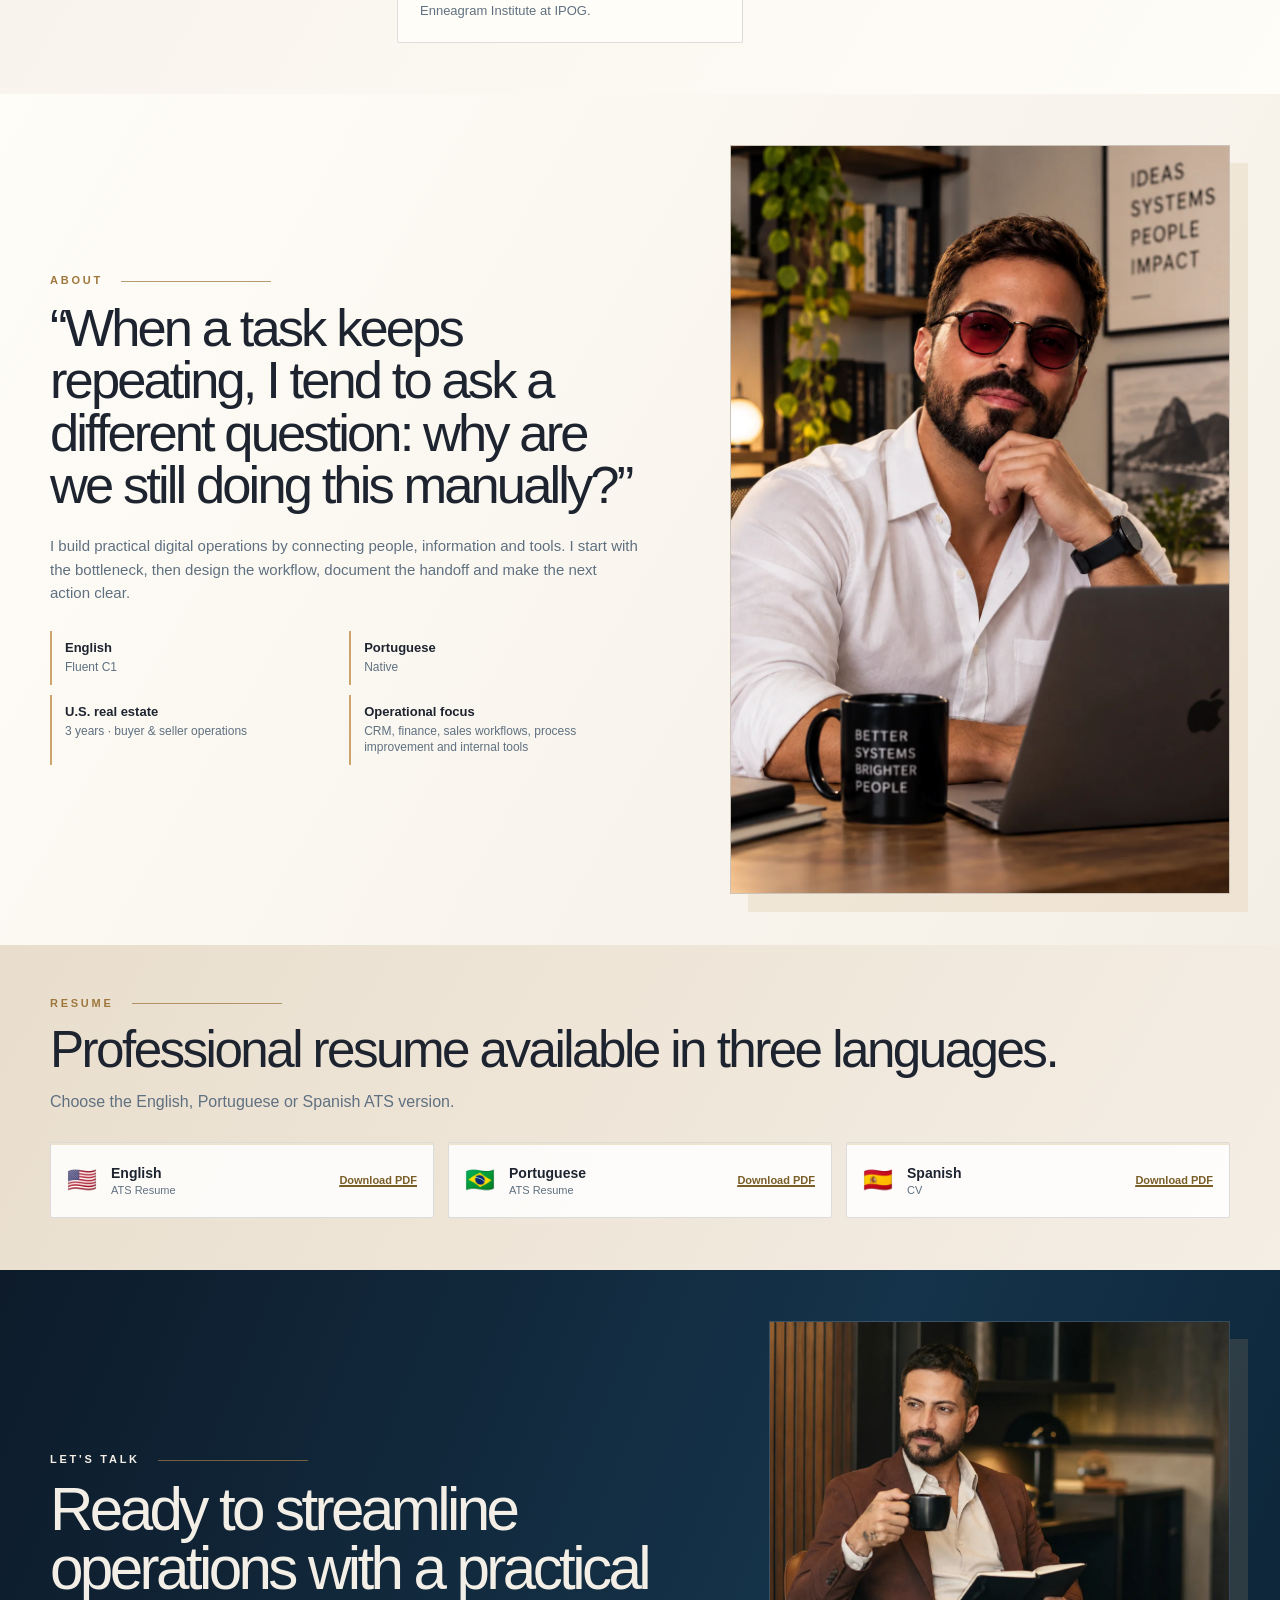
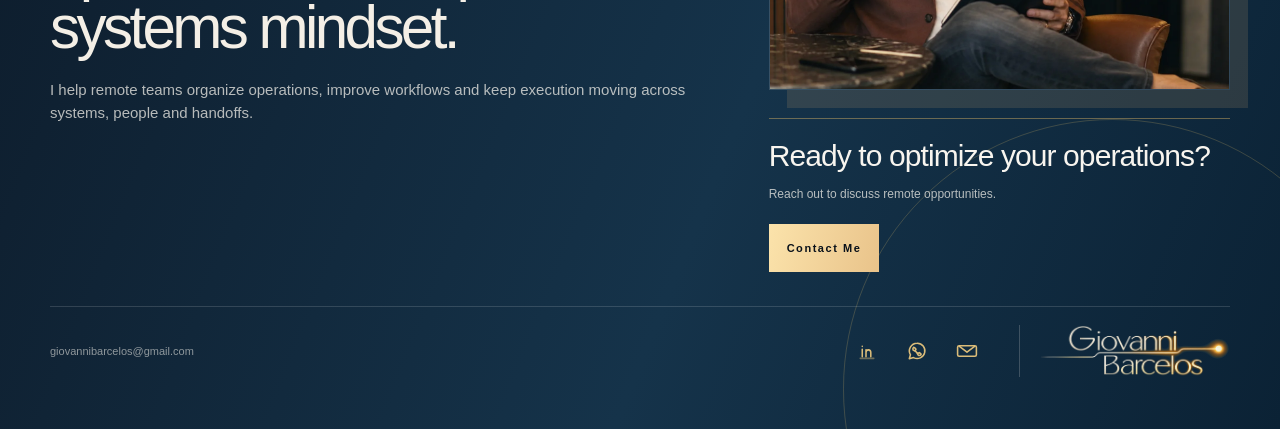
==== commit 953a99bd: "fix: restore approved mobile hero and isolate tablet copy" ====
--- a/index.html
+++ b/index.html
@@ -520,7 +520,7 @@
   <link rel="preload" as="image" href="assets/optimized/remote/REMOTE_MASTER_FOREGROUND_RIGHT_SHOULDER_20260928.webp" type="image/webp" fetchpriority="high" />
   <link rel="preload" as="image" href="assets/optimized/layers/HERO_STATIC_DESKTOP_EN_20261113.webp" fetchpriority="high" />
   <link rel="preload" as="image" href="assets/optimized/layers/HERO_STATIC_TABLET_EN_20261114.webp" fetchpriority="high" />
-  <link rel="preload" as="image" href="assets/optimized/layers/HERO_STATIC_MOBILE_EN_20261113_V4.webp" fetchpriority="high" />
+  <link rel="preload" as="image" href="assets/optimized/layers/HERO_STATIC_MOBILE_APPROVED_20261113.png" fetchpriority="high" />
   <link rel="preload" as="image" href="assets/optimized/effects/alternates/HERO_LIGHT_PATH_RESTORED_BELOW_AUTOMATION_20260926.png" fetchpriority="high" />
   <link rel="preload" as="image" href="assets/optimized/brand/GIOVANNI_BARCELOS_WORDMARK_ACTIVATED_20260922.webp" fetchpriority="high" />
   <link rel="preload" as="image" href="assets/optimized/brand/GIOVANNI_BARCELOS_MONOGRAM_ACTIVATED_20260922.webp" fetchpriority="high" />
@@ -532,7 +532,7 @@
     <div class="stage">
       <img class="hero-static-scene" src="assets/optimized/layers/HERO_STATIC_DESKTOP_EN_20261113.webp" alt="" fetchpriority="high" decoding="async" />
       <img class="hero-static-scene-tablet" src="assets/optimized/layers/HERO_STATIC_TABLET_EN_20261114.webp" alt="" fetchpriority="high" decoding="async" />
-      <img class="hero-static-scene-mobile" src="assets/optimized/layers/HERO_STATIC_MOBILE_EN_20261113_V4.webp" alt="" fetchpriority="high" decoding="async" />
+      <img class="hero-static-scene-mobile" src="assets/optimized/layers/HERO_STATIC_MOBILE_APPROVED_20261113.png" alt="" fetchpriority="high" decoding="async" />
       <img class="hero-static-light-path" src="assets/optimized/effects/alternates/HERO_LIGHT_PATH_RESTORED_BELOW_AUTOMATION_20260926.png" alt="" aria-hidden="true" fetchpriority="high" decoding="async" />
       <span class="hero-static-mobile-light-path" aria-hidden="true"></span>
       <!-- One localized raster owns the full hero scene at each breakpoint. -->
--- a/portfolio.css
+++ b/portfolio.css
@@ -1582,7 +1582,7 @@
 
   .remote-v4-copy {
     top: 7% !important;
-    left: 6% !important;
+    left: 54% !important;
     width: 52% !important;
     max-width: 430px !important;
   }
@@ -4909,9 +4909,9 @@
   .remote-v4-copy { padding-left: 20px !important; padding-right: 20px !important; }
 }
 
-/* FINAL HERO RASTER AUTHORITY — every breakpoint gets one complete,
-   language-specific scene. No background, subject, chair, desk or panel
-   layers remain in the hero DOM. */
+/* FINAL HERO RASTER AUTHORITY — desktop/tablet use complete localized scenes;
+   mobile uses the exact approved portrait composition. No background, subject,
+   chair, desk or panel layers remain in the hero DOM. */
 .hero.hero-static-master .stage {
   position: relative !important;
   overflow: hidden !important;
@@ -4980,15 +4980,28 @@
     min-height: 520px !important;
   }
   .hero.hero-static-master .hero-static-scene-tablet { display: block !important; }
+  .hero.hero-static-master .hero-static-light-path { display: none !important; }
   .hero.hero-static-master .hero-copy {
-    top: 7% !important;
+    position: absolute !important;
+    inset: auto !important;
+    top: 14% !important;
     left: 5% !important;
     width: 36% !important;
+    max-width: none !important;
+    margin: 0 !important;
+    padding: 0 !important;
   }
   .hero.hero-static-master .hero-copy h1 {
     max-width: 9.2ch !important;
     font-size: clamp(44px, 5.4vw, 60px) !important;
     line-height: .98 !important;
+  }
+  .hero.hero-static-master .hero-copy .eyebrow {
+    width: max-content !important;
+    max-width: none !important;
+    white-space: nowrap !important;
+    font-size: clamp(7px, 1.2vw, 10px) !important;
+    letter-spacing: .12em !important;
   }
   .hero.hero-static-master .hero-copy .support { max-width: 30ch !important; }
   .hero.hero-static-master .ticker {
@@ -5012,14 +5025,16 @@
   .hero.hero-static-master .hero-static-mobile-light-path {
     position: absolute !important;
     left: 6% !important;
-    top: 58% !important;
+    /* Keep the animated ribbon in the open sunset band; it must never cross
+       Giovanni's face or the approved glass cards. */
+    top: 40% !important;
     z-index: 8 !important;
     display: block !important;
-    width: 82% !important;
+    width: 40% !important;
     height: 4px !important;
     border-radius: 999px !important;
-    background: linear-gradient(90deg, transparent, rgba(255,191,76,.42) 16%, #ffe8a0 58%, rgba(255,190,75,.72) 88%, transparent) !important;
-    box-shadow: 0 0 8px rgba(255,190,75,.58), 0 0 24px rgba(255,190,75,.28) !important;
+    background: linear-gradient(90deg, rgba(255,191,76,.22), rgba(255,191,76,.58) 18%, #ffe8a0 58%, rgba(255,190,75,.84) 88%, transparent) !important;
+    box-shadow: 0 0 8px rgba(255,190,75,.70), 0 0 24px rgba(255,190,75,.36) !important;
     transform: rotate(-7deg) !important;
     transform-origin: left center !important;
     animation: hero-mobile-light-pulse 4.2s ease-in-out infinite alternate !important;
@@ -5057,10 +5072,8 @@
     line-height: 1.46 !important;
   }
   .hero.hero-static-master .ticker {
-    position: absolute !important;
-    right: 0 !important;
-    bottom: 0 !important;
-    left: 0 !important;
+    position: relative !important;
+    inset: auto !important;
     height: 56px !important;
     min-height: 56px !important;
     display: flex !important;
@@ -5097,6 +5110,6 @@
 }
 
 @media (max-width: 370px) {
-  .hero.hero-static-master .hero-copy { padding-top: 56px !important; }
+  .hero.hero-static-master .hero-copy { padding-top: 72px !important; }
   .hero.hero-static-master .hero-copy h1 { font-size: clamp(42px, 11.8vw, 48px) !important; }
 }
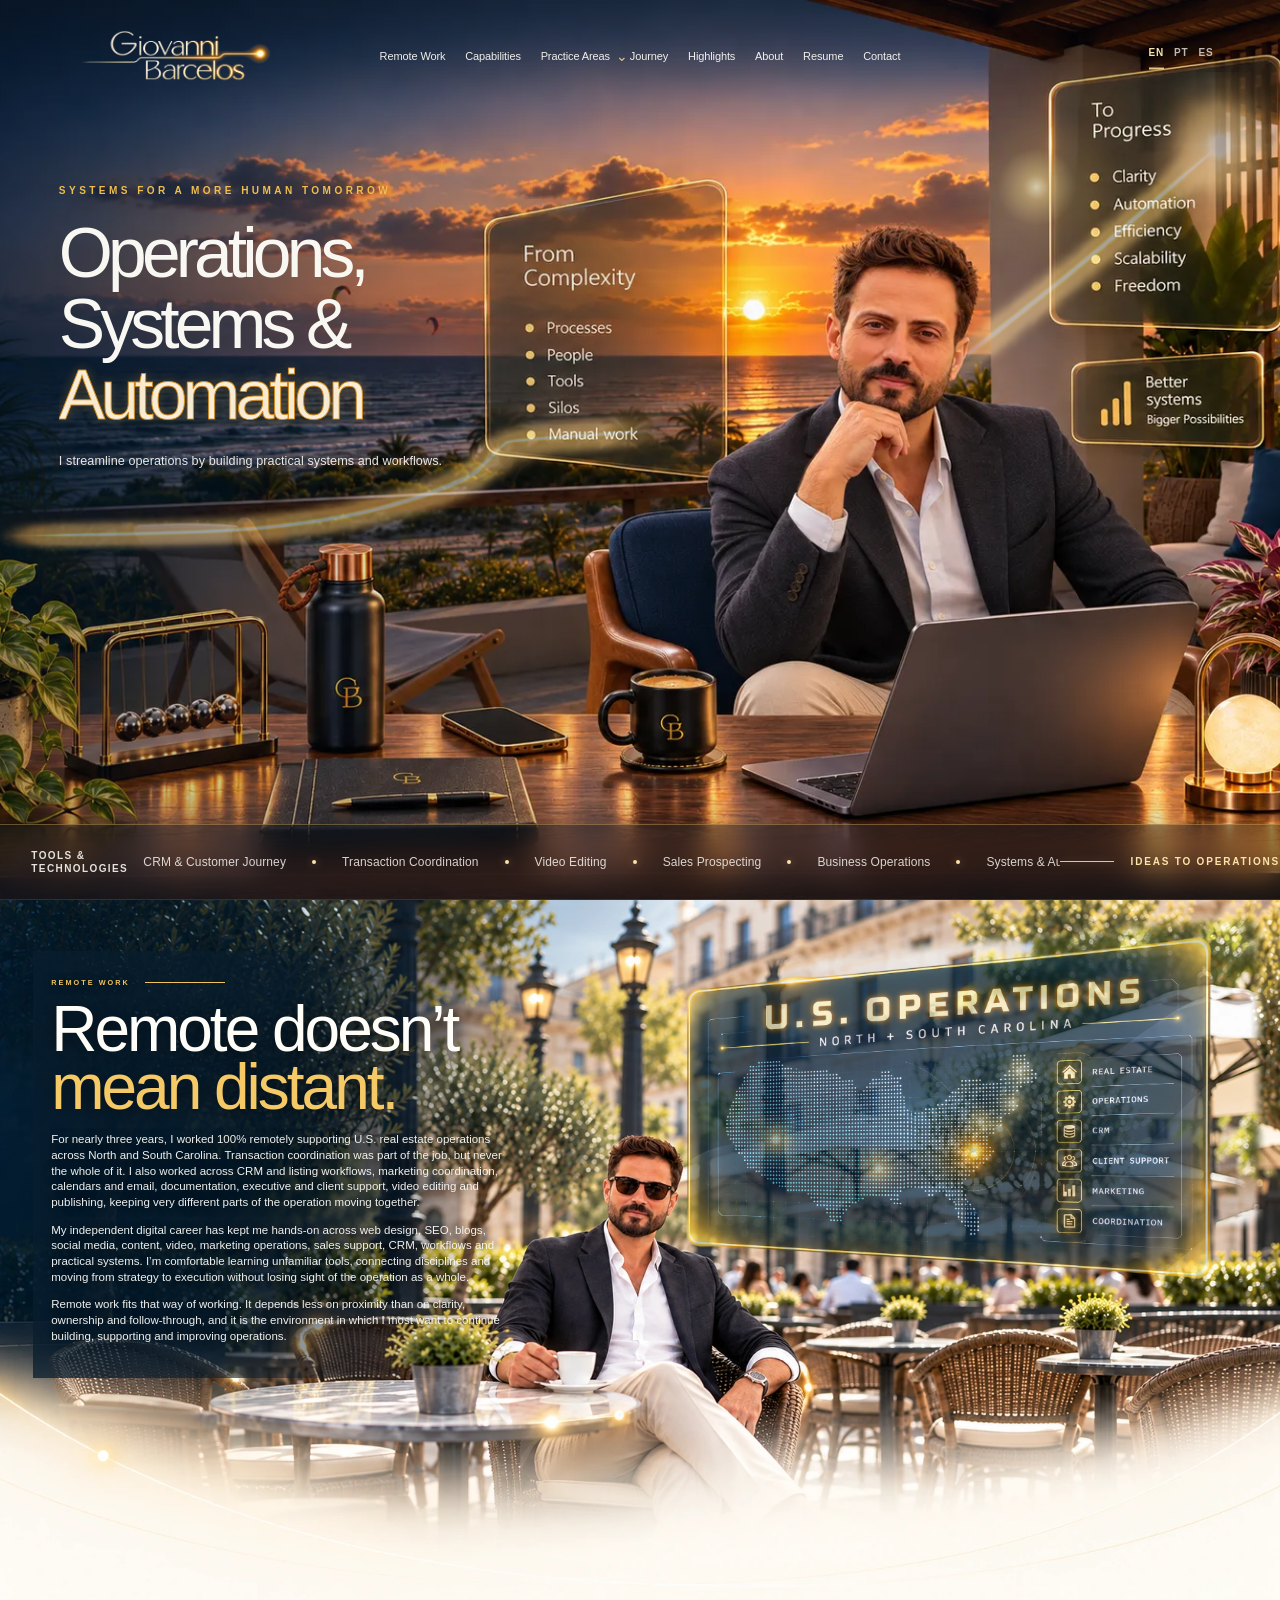
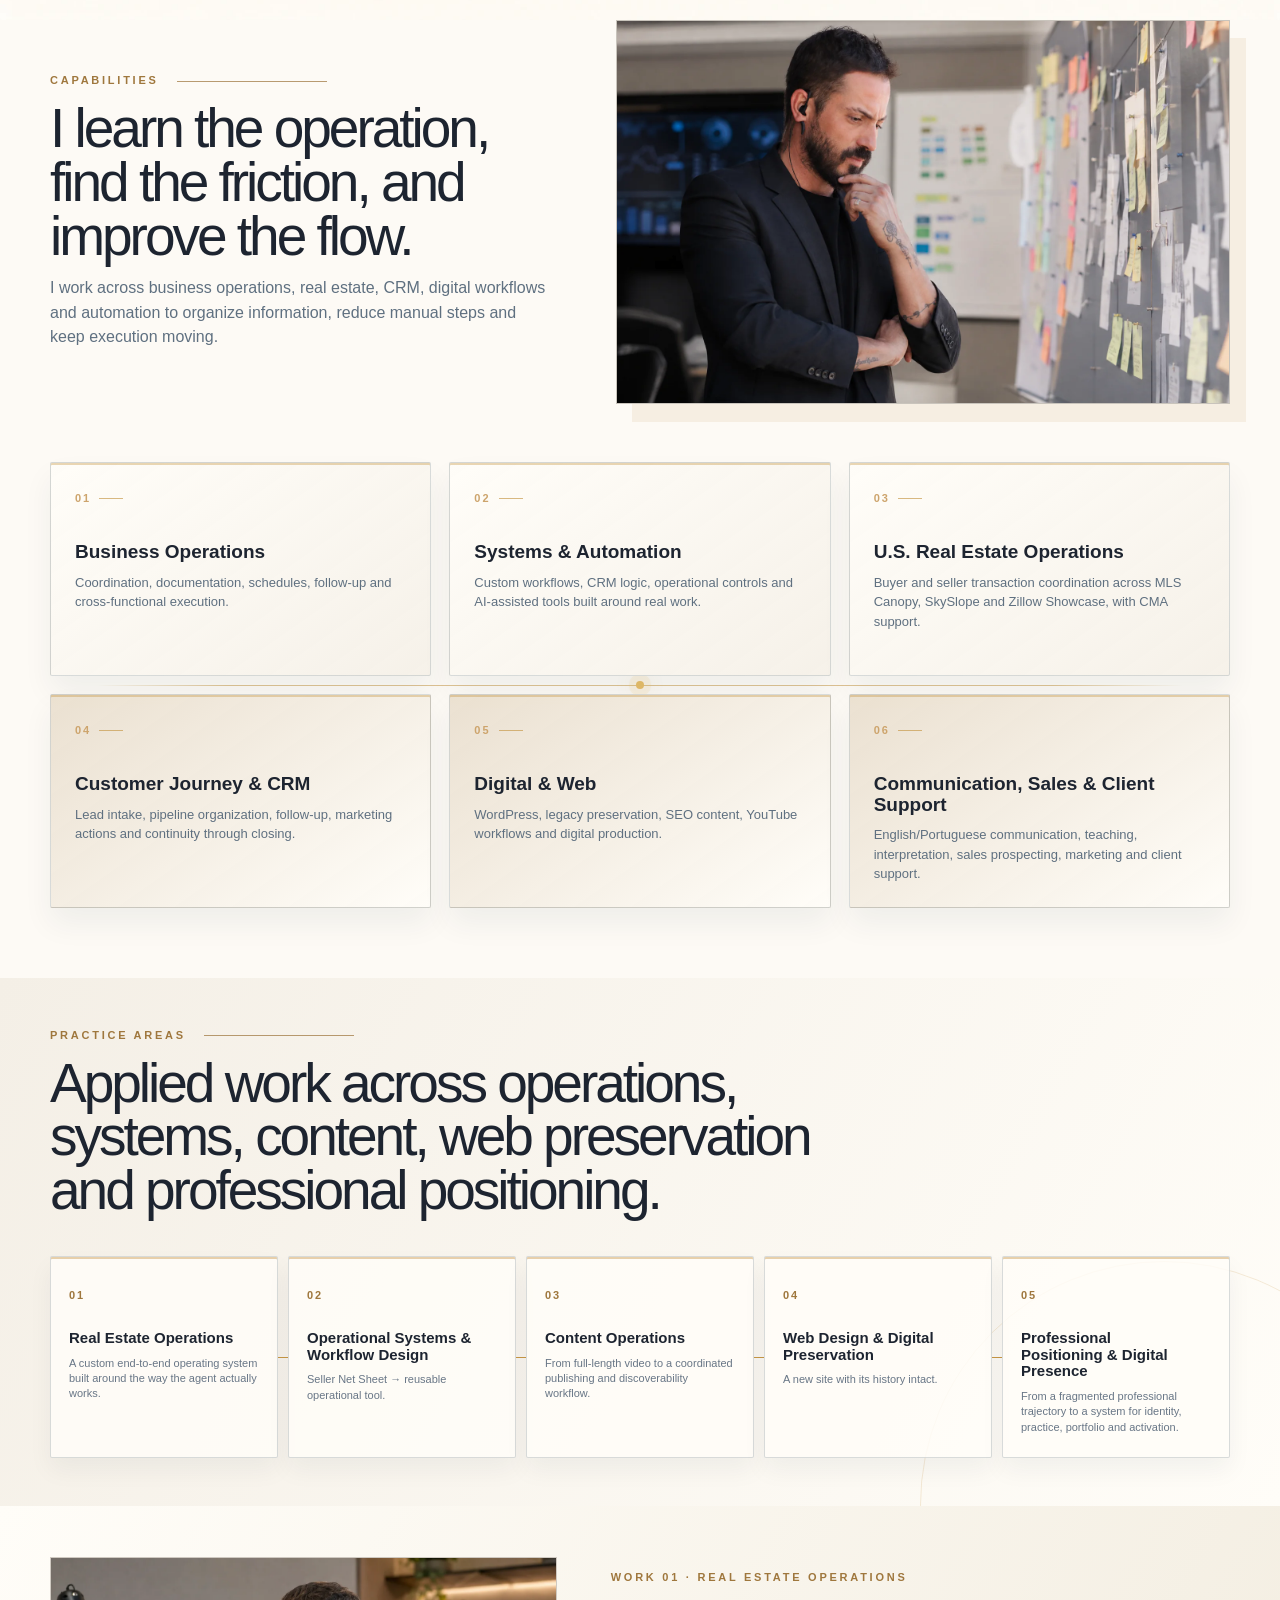
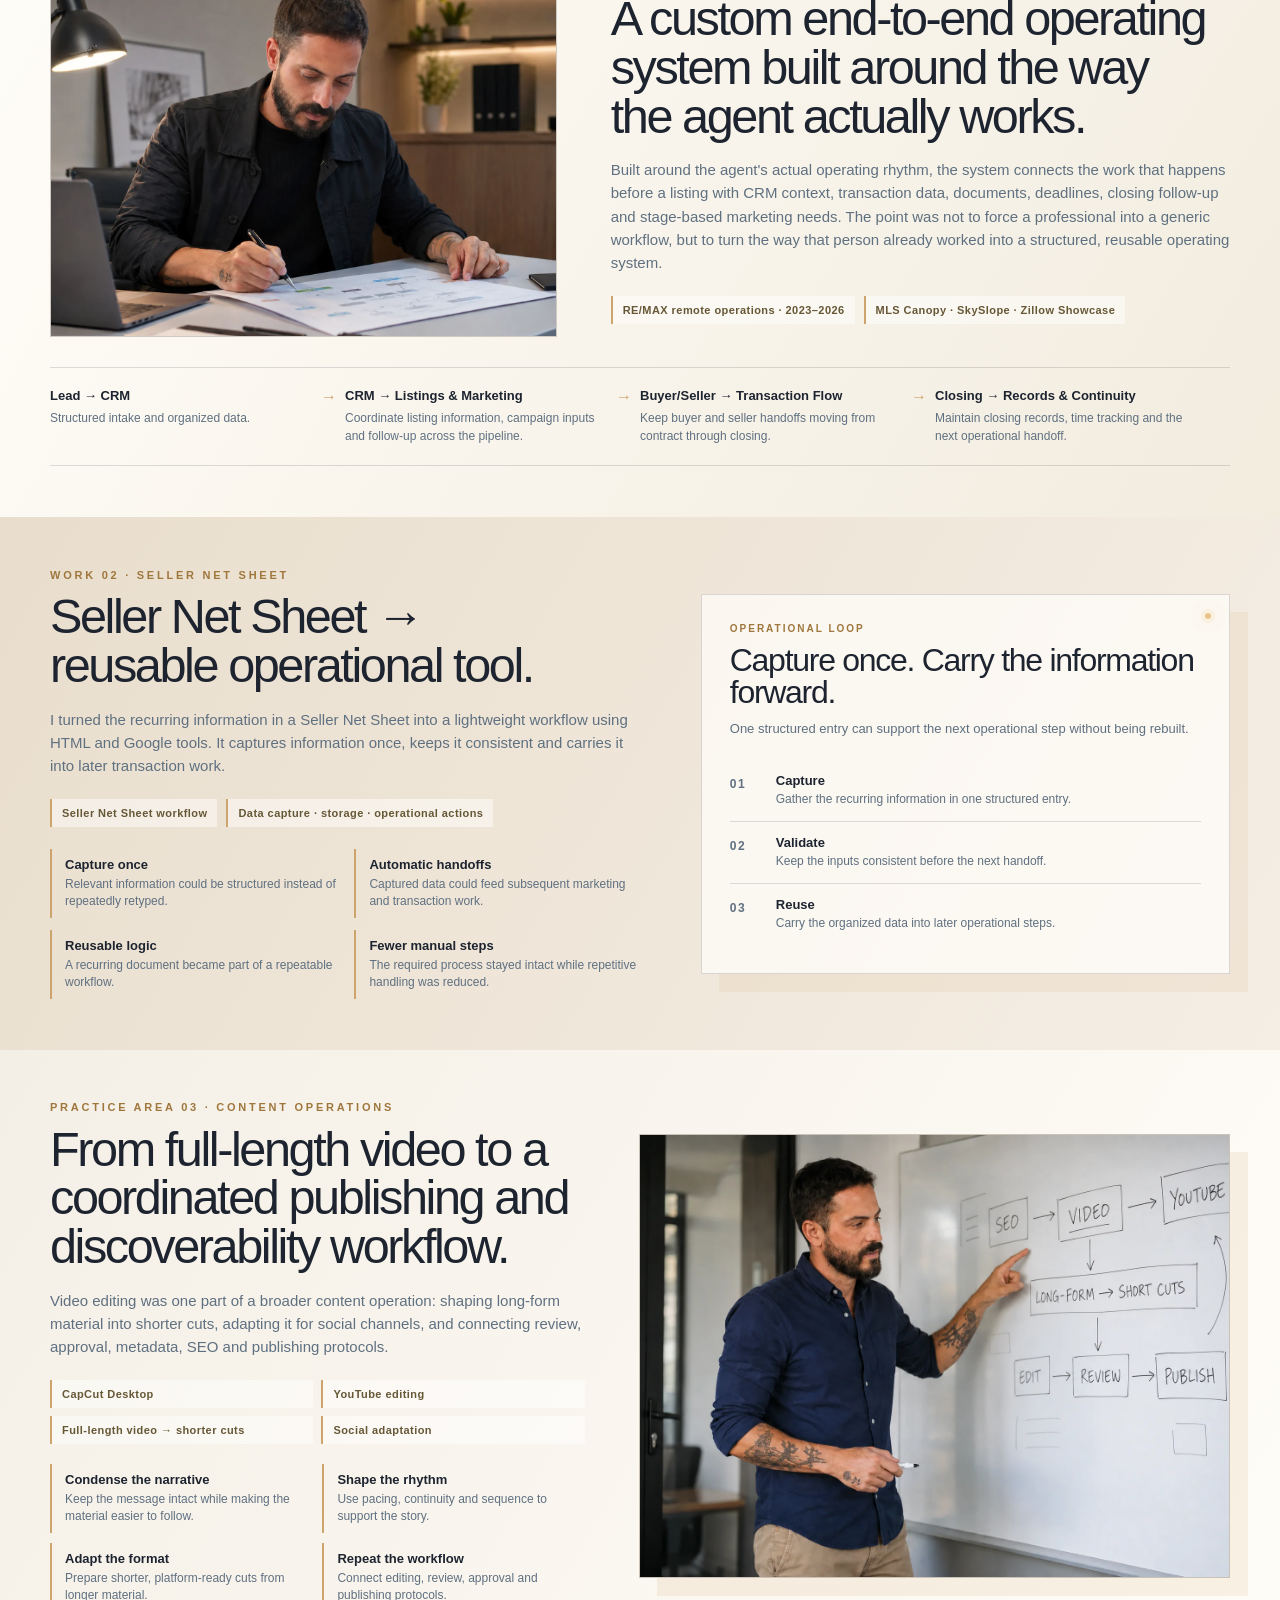
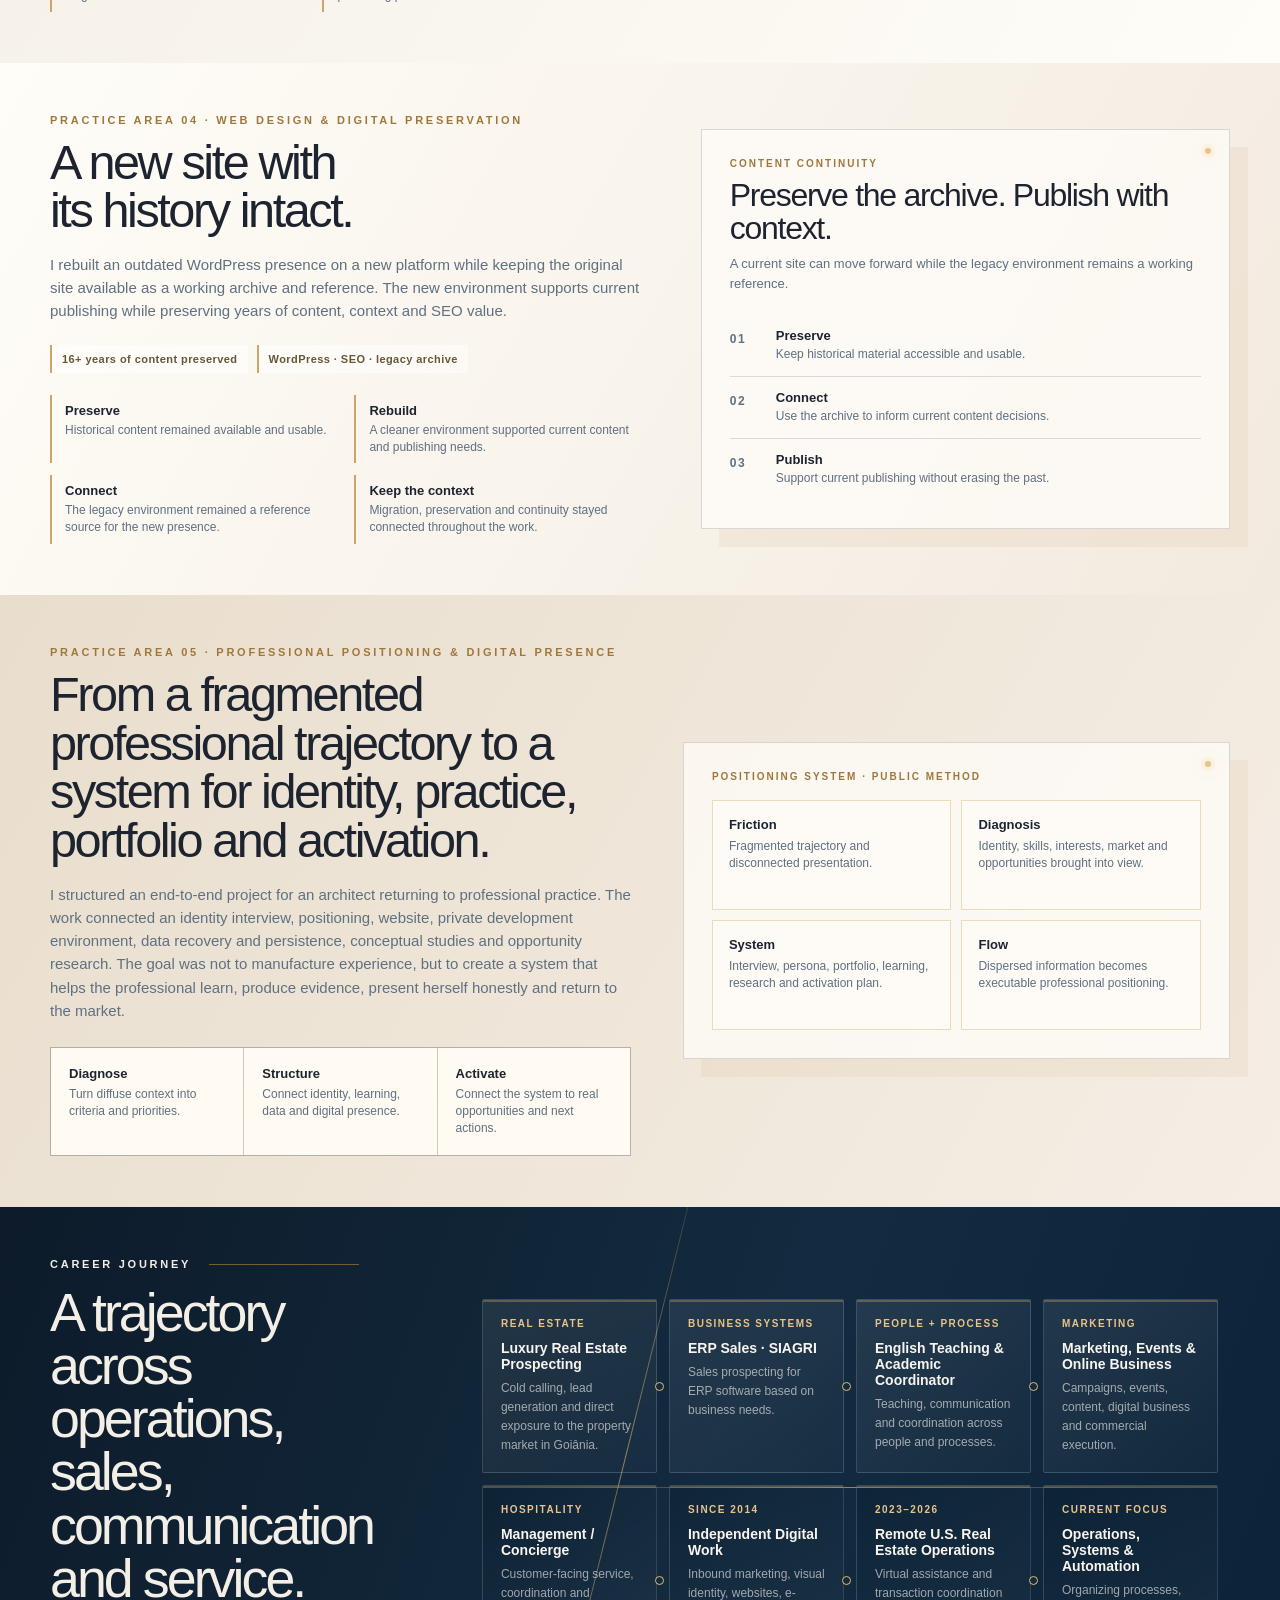
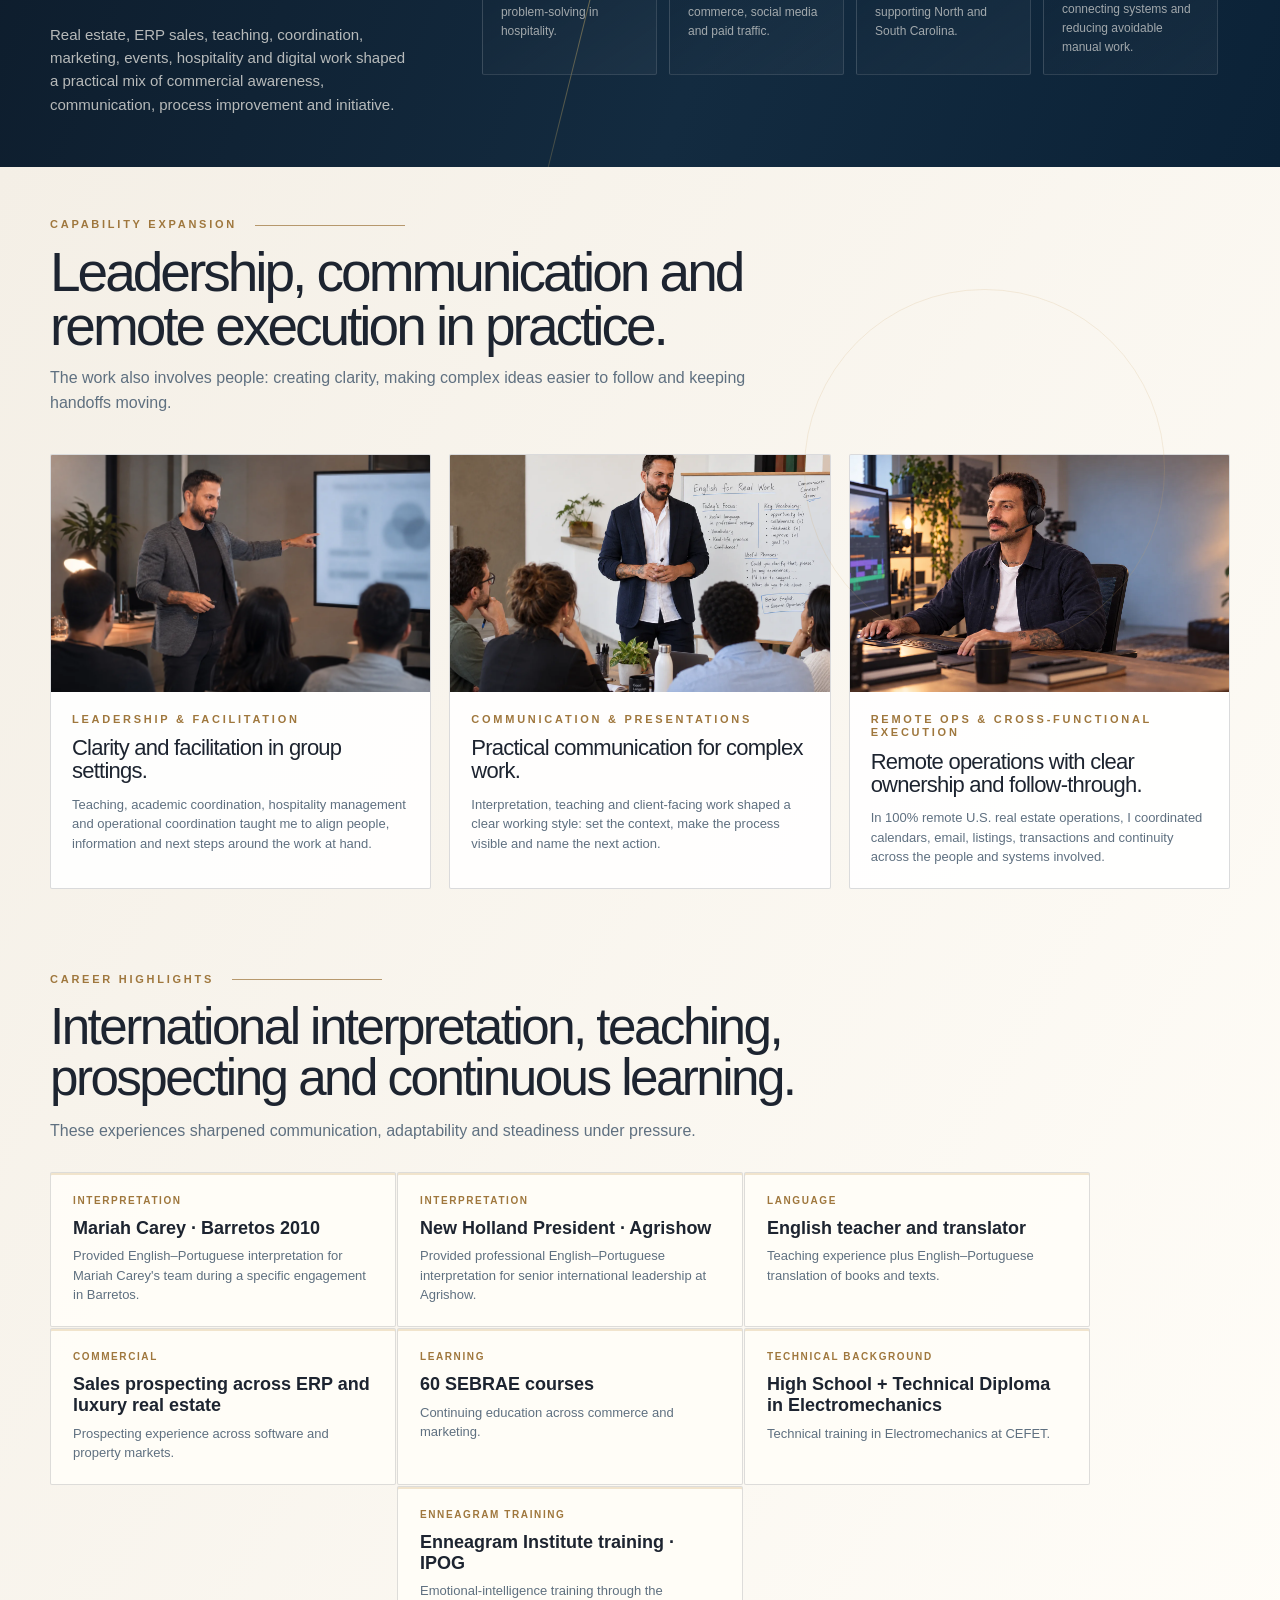
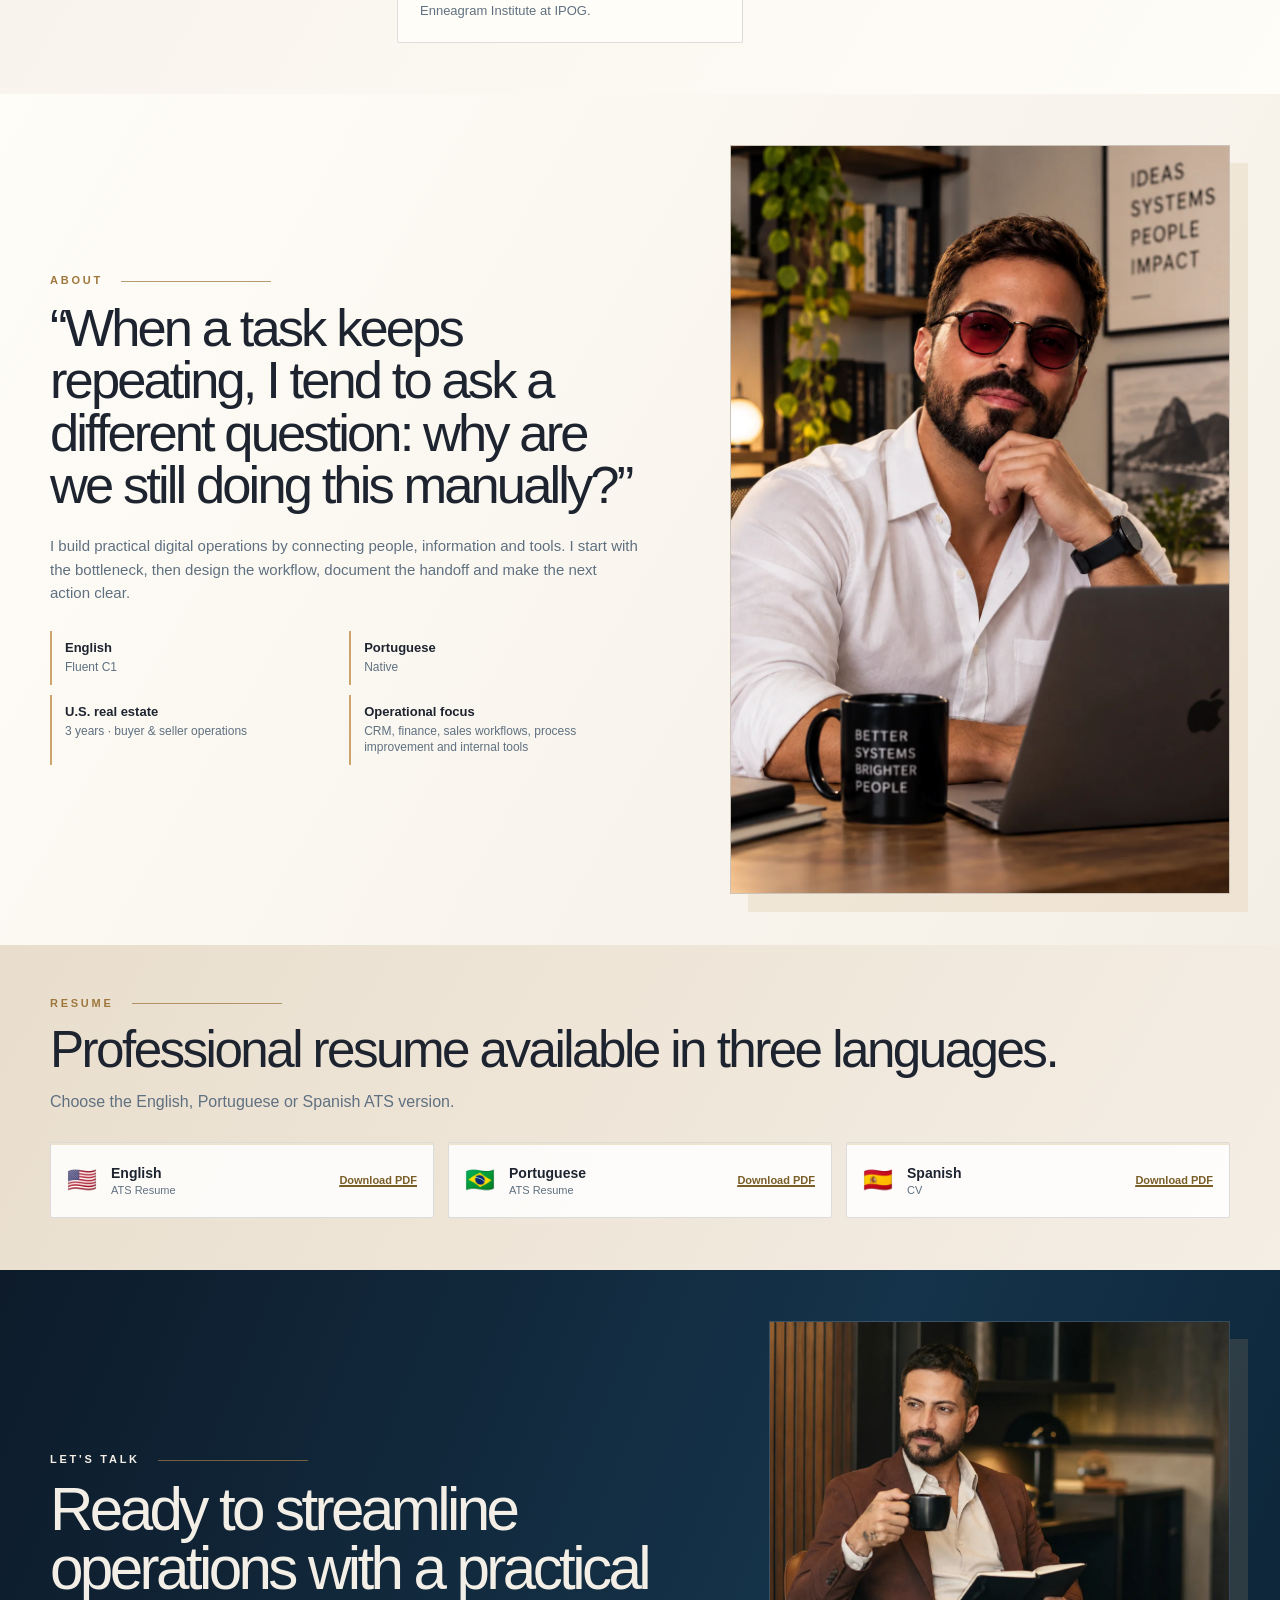
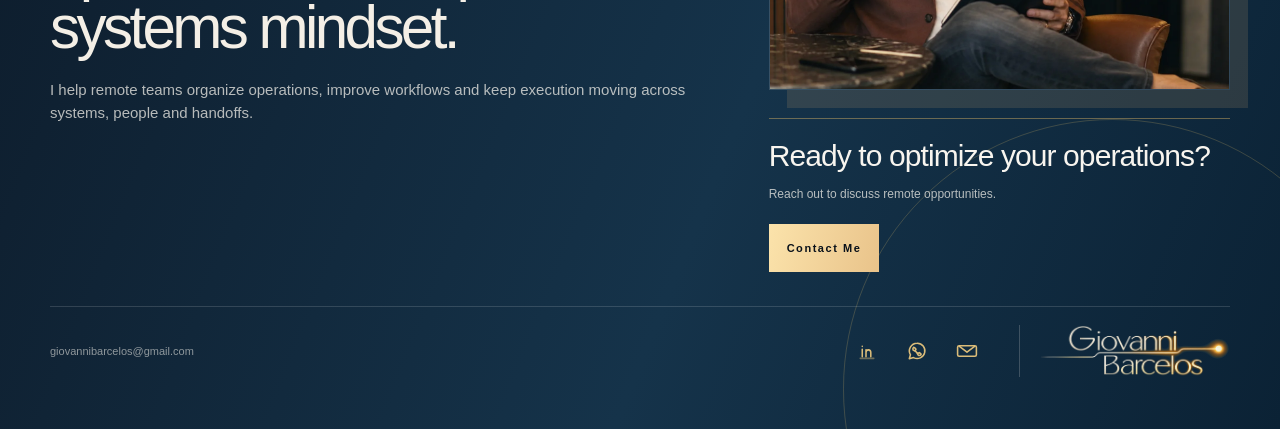
==== commit 513d7846: "fix: rebalance hero copy and ticker viewport" ====
--- a/index.html
+++ b/index.html
@@ -540,12 +540,6 @@
         <p class="eyebrow" data-i18n="hero.kicker">SYSTEMS FOR A MORE HUMAN TOMORROW</p>
         <h1 id="hero-title"><span data-i18n="hero.titleLine1">Operations,</span><span data-i18n="hero.titleLine2">Systems &amp;</span><span class="gold" data-i18n="hero.titleLine3">Automation</span></h1>
         <p class="support" data-i18n="hero.support">I streamline operations by building practical systems and workflows.</p>
-        <a class="hero-mobile-action" href="#work">
-          <span class="hero-action-en">Explore selected work</span>
-          <span class="hero-action-pt">Conheça meus projetos</span>
-          <span class="hero-action-es">Explorar proyectos</span>
-          <span class="hero-mobile-arrow" aria-hidden="true">↗</span>
-        </a>
       </div>
     </div>
 
--- a/portfolio.css
+++ b/portfolio.css
@@ -4680,41 +4680,6 @@
   .hero .layer-subject .subject { width: 145% !important; right: -21% !important; }
 }
 
-/* Contextual case-study link: shown only on mobile, translated with html[lang]. */
-.hero-mobile-action { display: none; }
-@media (max-width: 720px) {
-  .hero-copy .hero-mobile-action {
-    display: inline-flex !important;
-    position: relative !important;
-    align-items: center !important;
-    gap: 13px !important;
-    min-height: 45px !important;
-    margin-top: 22px !important;
-    padding: 10px 17px !important;
-    text-decoration: none !important;
-    color: #ffe9ad !important;
-    background: rgba(8,27,44,.76) !important;
-    border: 1px solid rgba(239,191,96,.56) !important;
-    border-radius: 4px !important;
-    font-family: "Avenir Next", Avenir, system-ui, sans-serif !important;
-    font-weight: 750 !important;
-    font-size: 12px !important;
-    letter-spacing: .02em !important;
-    box-shadow: 0 5px 17px rgba(0,11,24,.27) !important;
-    z-index: 30 !important;
-    pointer-events: auto !important;
-  }
-  .hero-mobile-action:hover,
-  .hero-mobile-action:focus-visible { background: rgba(25,53,61,.94) !important; }
-  .hero-mobile-arrow { font-size: 16px; }
-}
-.hero-mobile-action .hero-action-pt,
-.hero-mobile-action .hero-action-es { display:none; }
-html[lang^="pt"] .hero-mobile-action .hero-action-en,
-html[lang^="es"] .hero-mobile-action .hero-action-en { display:none; }
-html[lang^="pt"] .hero-mobile-action .hero-action-pt,
-html[lang^="es"] .hero-mobile-action .hero-action-es { display:inline; }
-
 /* FINAL MOBILE REMOTE AUTHORITY — this block is intentionally last so older
    emergency media-query patches cannot reintroduce the compressed desktop
    layout or a panel crop. */
@@ -4947,6 +4912,23 @@
 .hero.hero-static-master .hero-copy { z-index: 20 !important; }
 .hero.hero-static-master .ticker { z-index: 30 !important; }
 
+/* The ticker is the actual lower edge of the Hero viewport. It must sit on
+   that boundary at every breakpoint, with the scene still visible through a
+   translucent blurred glass band. */
+.hero.hero-static-master .ticker {
+  position: absolute !important;
+  inset: auto 0 0 !important;
+  background: rgba(5, 22, 36, .42) !important;
+  border-top: 1px solid rgba(244, 195, 104, .34) !important;
+  border-bottom: 1px solid rgba(244, 195, 104, .14) !important;
+  backdrop-filter: blur(16px) saturate(1.16) !important;
+  -webkit-backdrop-filter: blur(16px) saturate(1.16) !important;
+  box-shadow: 0 -10px 30px rgba(2, 12, 24, .16) !important;
+}
+
+/* This CTA was exploratory only; the approved Hero has no button. */
+.hero.hero-static-master .hero-mobile-action { display: none !important; }
+
 .hero.hero-static-master .hero-static-light-path {
   position: absolute !important;
   left: 8% !important;
@@ -4984,7 +4966,7 @@
   .hero.hero-static-master .hero-copy {
     position: absolute !important;
     inset: auto !important;
-    top: 14% !important;
+    top: 18% !important;
     left: 5% !important;
     width: 36% !important;
     max-width: none !important;
@@ -5000,8 +4982,10 @@
     width: max-content !important;
     max-width: none !important;
     white-space: nowrap !important;
-    font-size: clamp(7px, 1.2vw, 10px) !important;
-    letter-spacing: .12em !important;
+    /* At the narrow tablet edge, keep the single-line kicker inside the
+       clear left column instead of letting its tracking touch the glass panel. */
+    font-size: clamp(7px, 1vw, 9px) !important;
+    letter-spacing: .08em !important;
   }
   .hero.hero-static-master .hero-copy .support { max-width: 30ch !important; }
   .hero.hero-static-master .ticker {
@@ -5024,7 +5008,7 @@
   .hero.hero-static-master .hero-static-light-path { display: none !important; }
   .hero.hero-static-master .hero-static-mobile-light-path {
     position: absolute !important;
-    left: 6% !important;
+    left: 54% !important;
     /* Keep the animated ribbon in the open sunset band; it must never cross
        Giovanni's face or the approved glass cards. */
     top: 40% !important;
@@ -5047,7 +5031,7 @@
     width: auto !important;
     max-width: calc(100% - 42px) !important;
     margin: 0 21px !important;
-    padding: 62px 0 0 !important;
+    padding: 104px 0 0 !important;
   }
   .hero.hero-static-master .hero-copy .eyebrow {
     display: block !important;
@@ -5072,15 +5056,15 @@
     line-height: 1.46 !important;
   }
   .hero.hero-static-master .ticker {
-    position: relative !important;
-    inset: auto !important;
+    position: absolute !important;
+    inset: auto 0 0 !important;
     height: 56px !important;
     min-height: 56px !important;
     display: flex !important;
     align-items: center !important;
     padding: 0 14px !important;
     overflow: hidden !important;
-    background: rgba(5, 22, 36, .54) !important;
+    background: rgba(5, 22, 36, .42) !important;
     border-top: 1px solid rgba(244, 195, 104, .34) !important;
     backdrop-filter: blur(13px) saturate(1.12) !important;
     -webkit-backdrop-filter: blur(13px) saturate(1.12) !important;
@@ -5110,6 +5094,6 @@
 }
 
 @media (max-width: 370px) {
-  .hero.hero-static-master .hero-copy { padding-top: 72px !important; }
+  .hero.hero-static-master .hero-copy { padding-top: 104px !important; }
   .hero.hero-static-master .hero-copy h1 { font-size: clamp(42px, 11.8vw, 48px) !important; }
 }
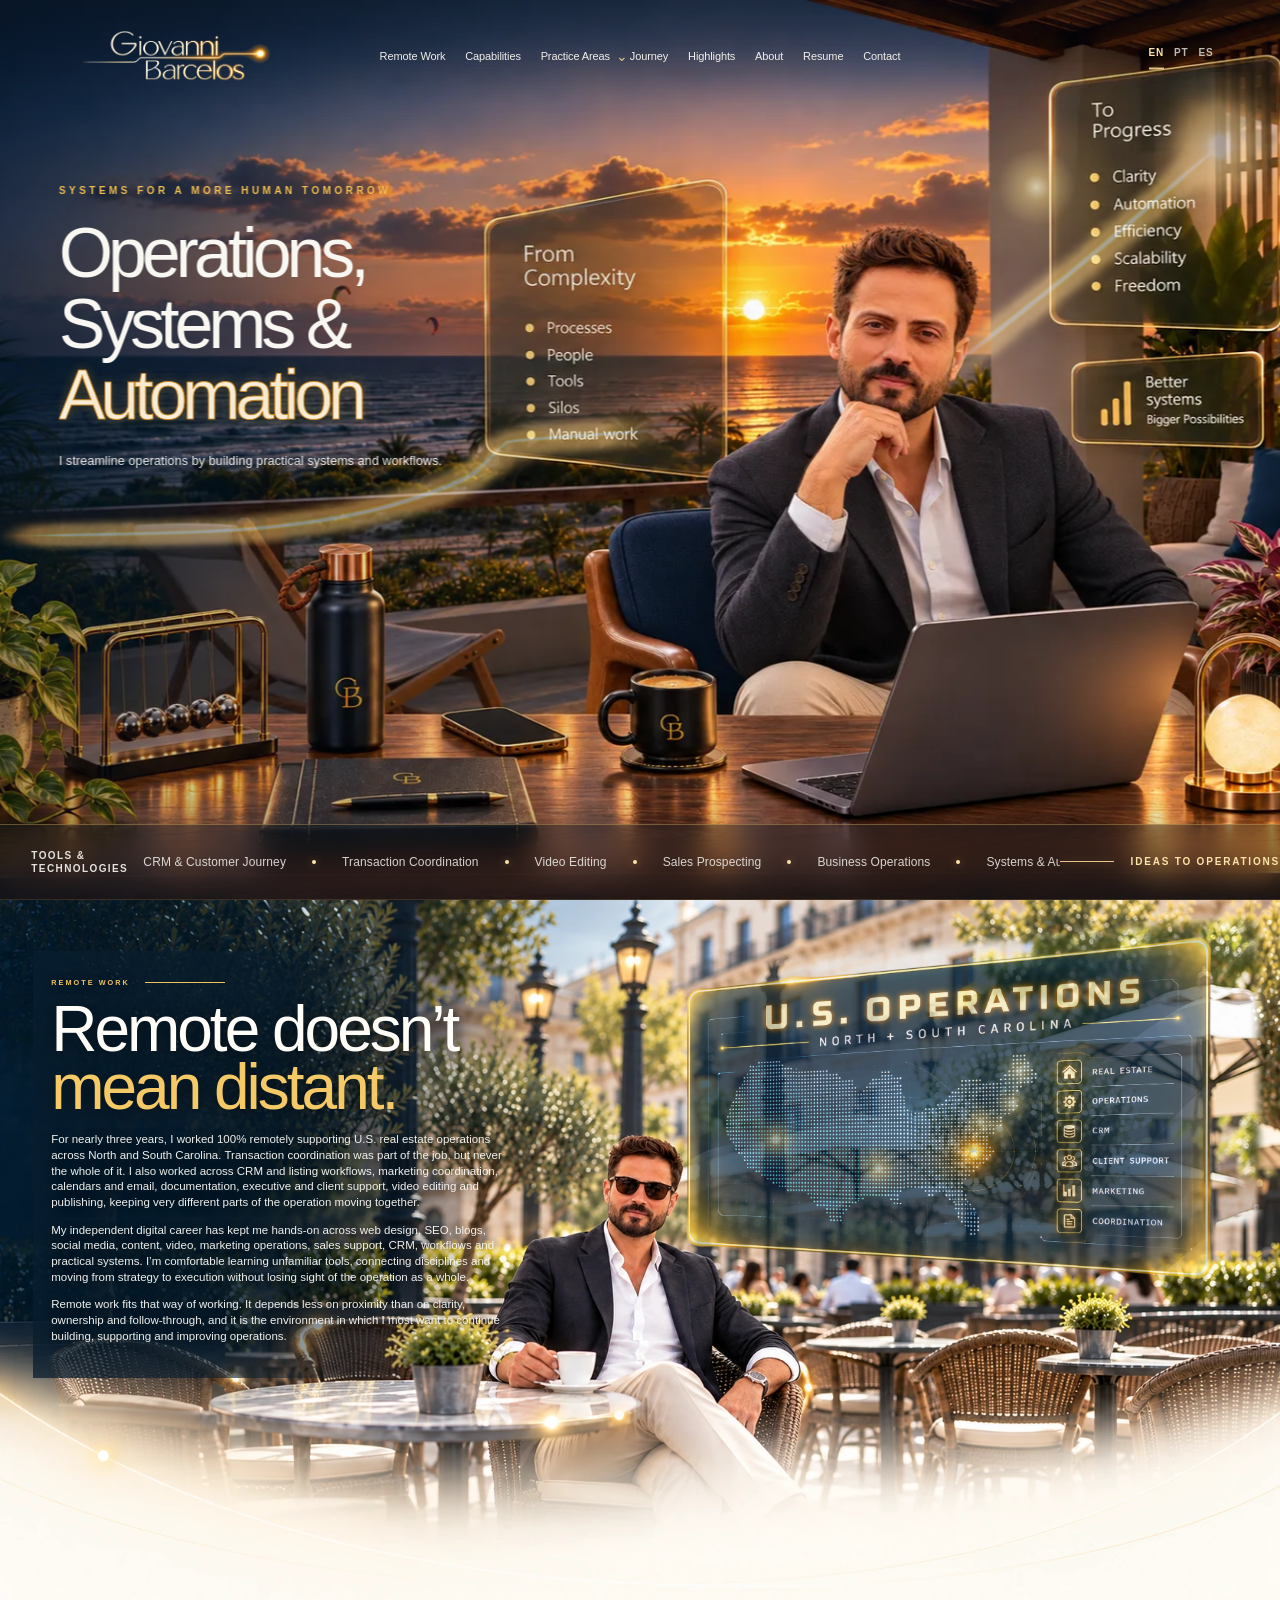
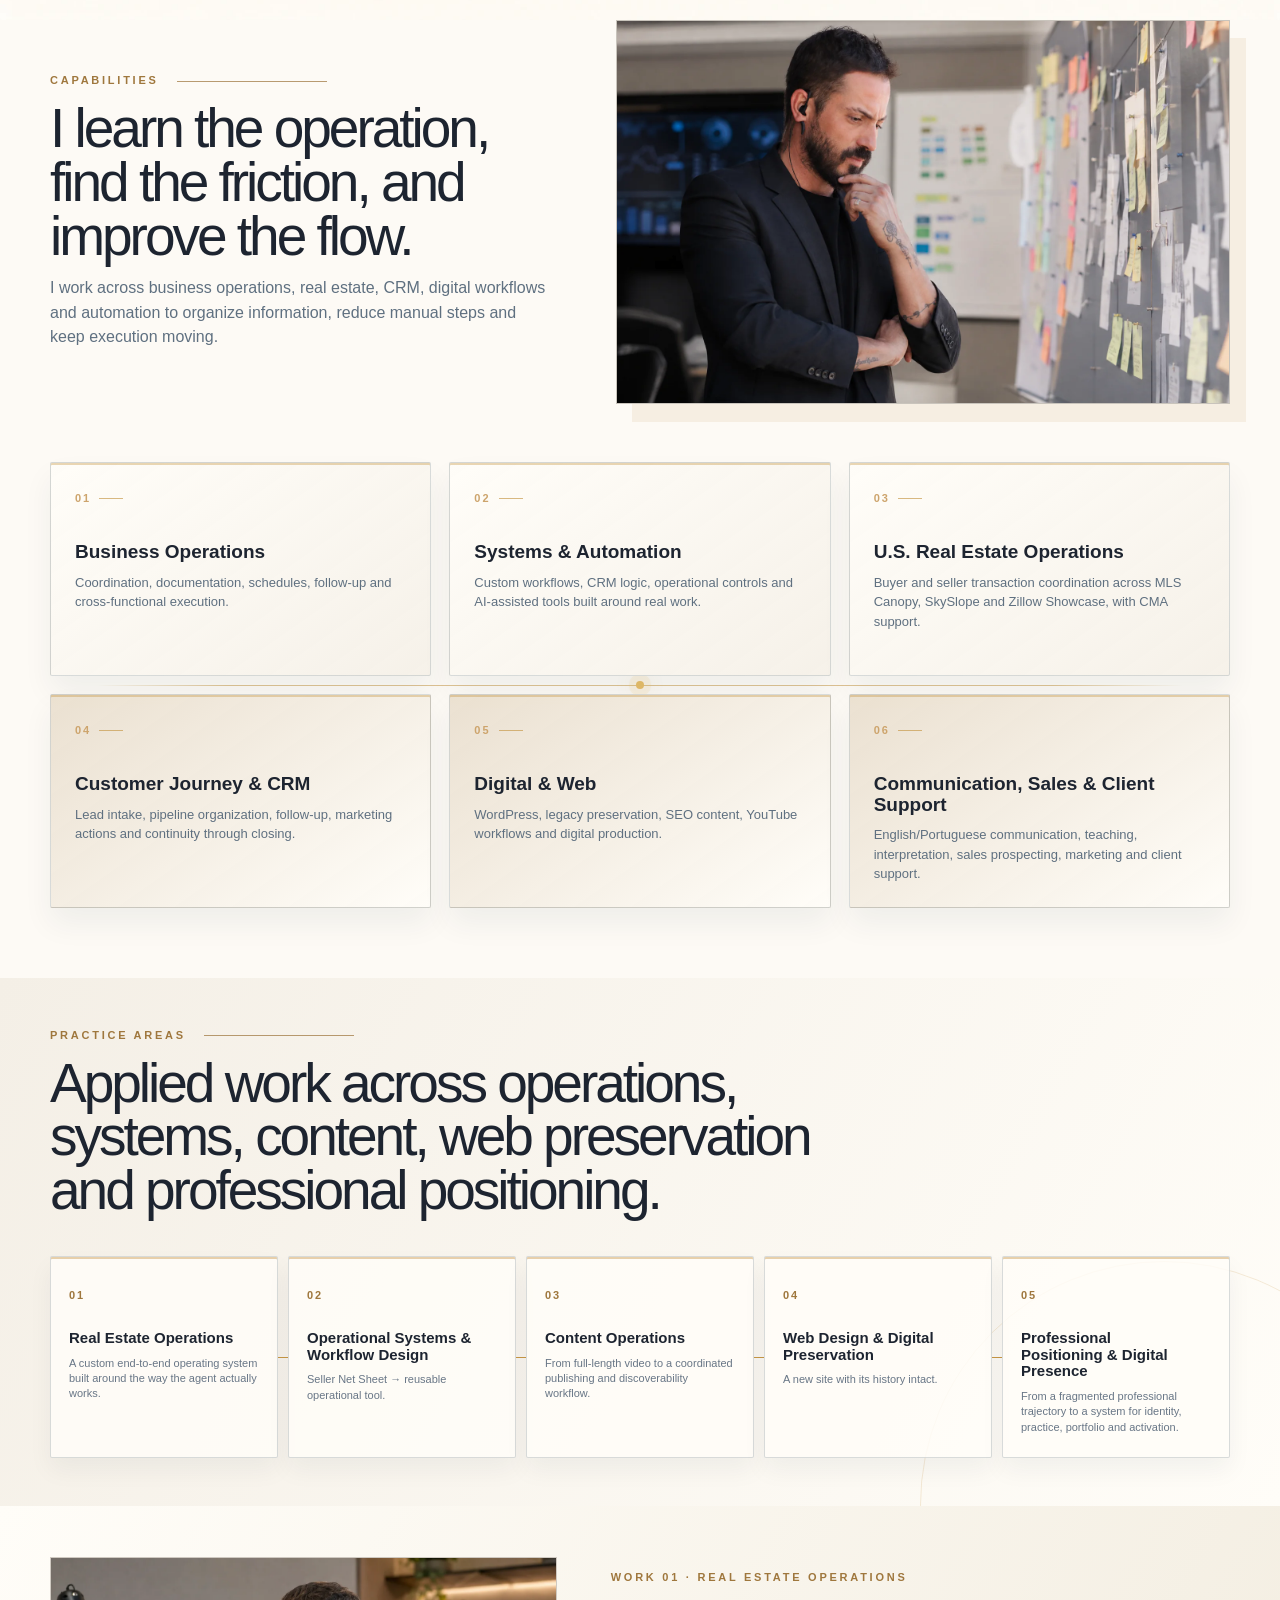
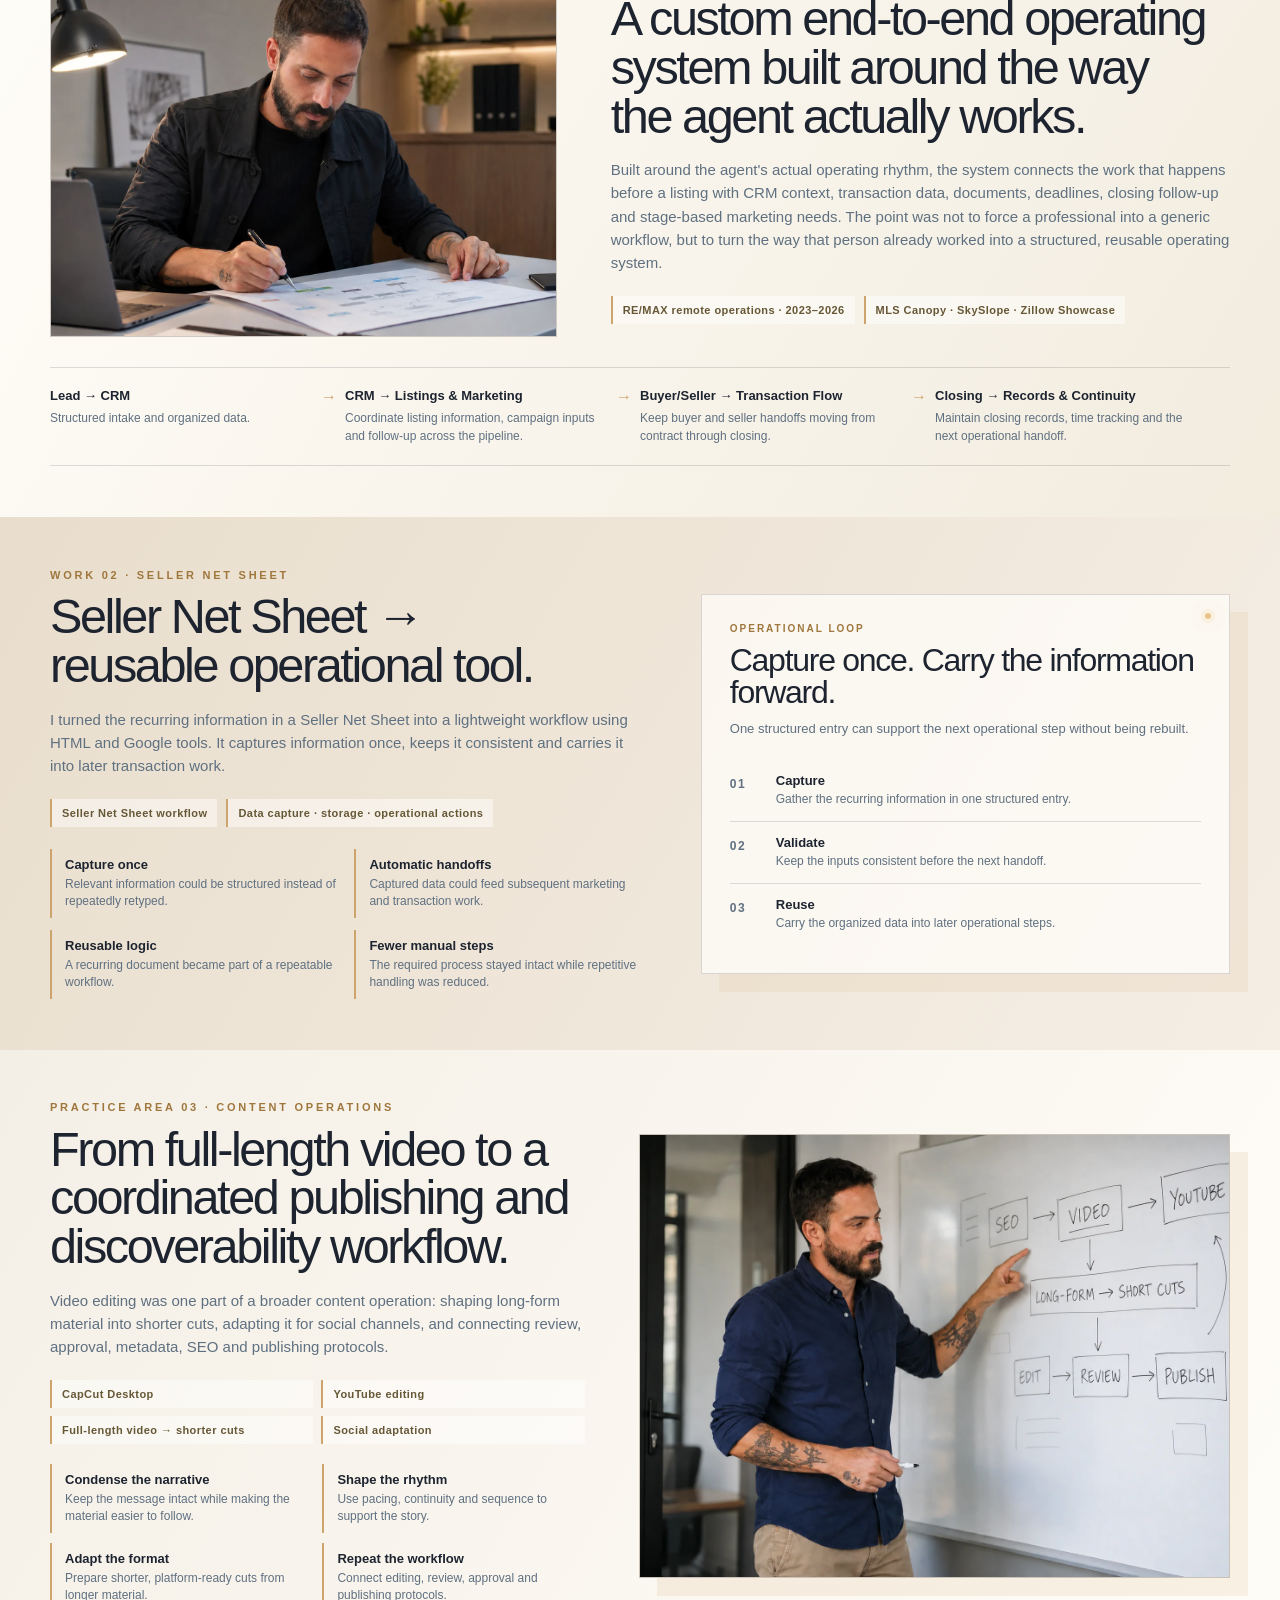
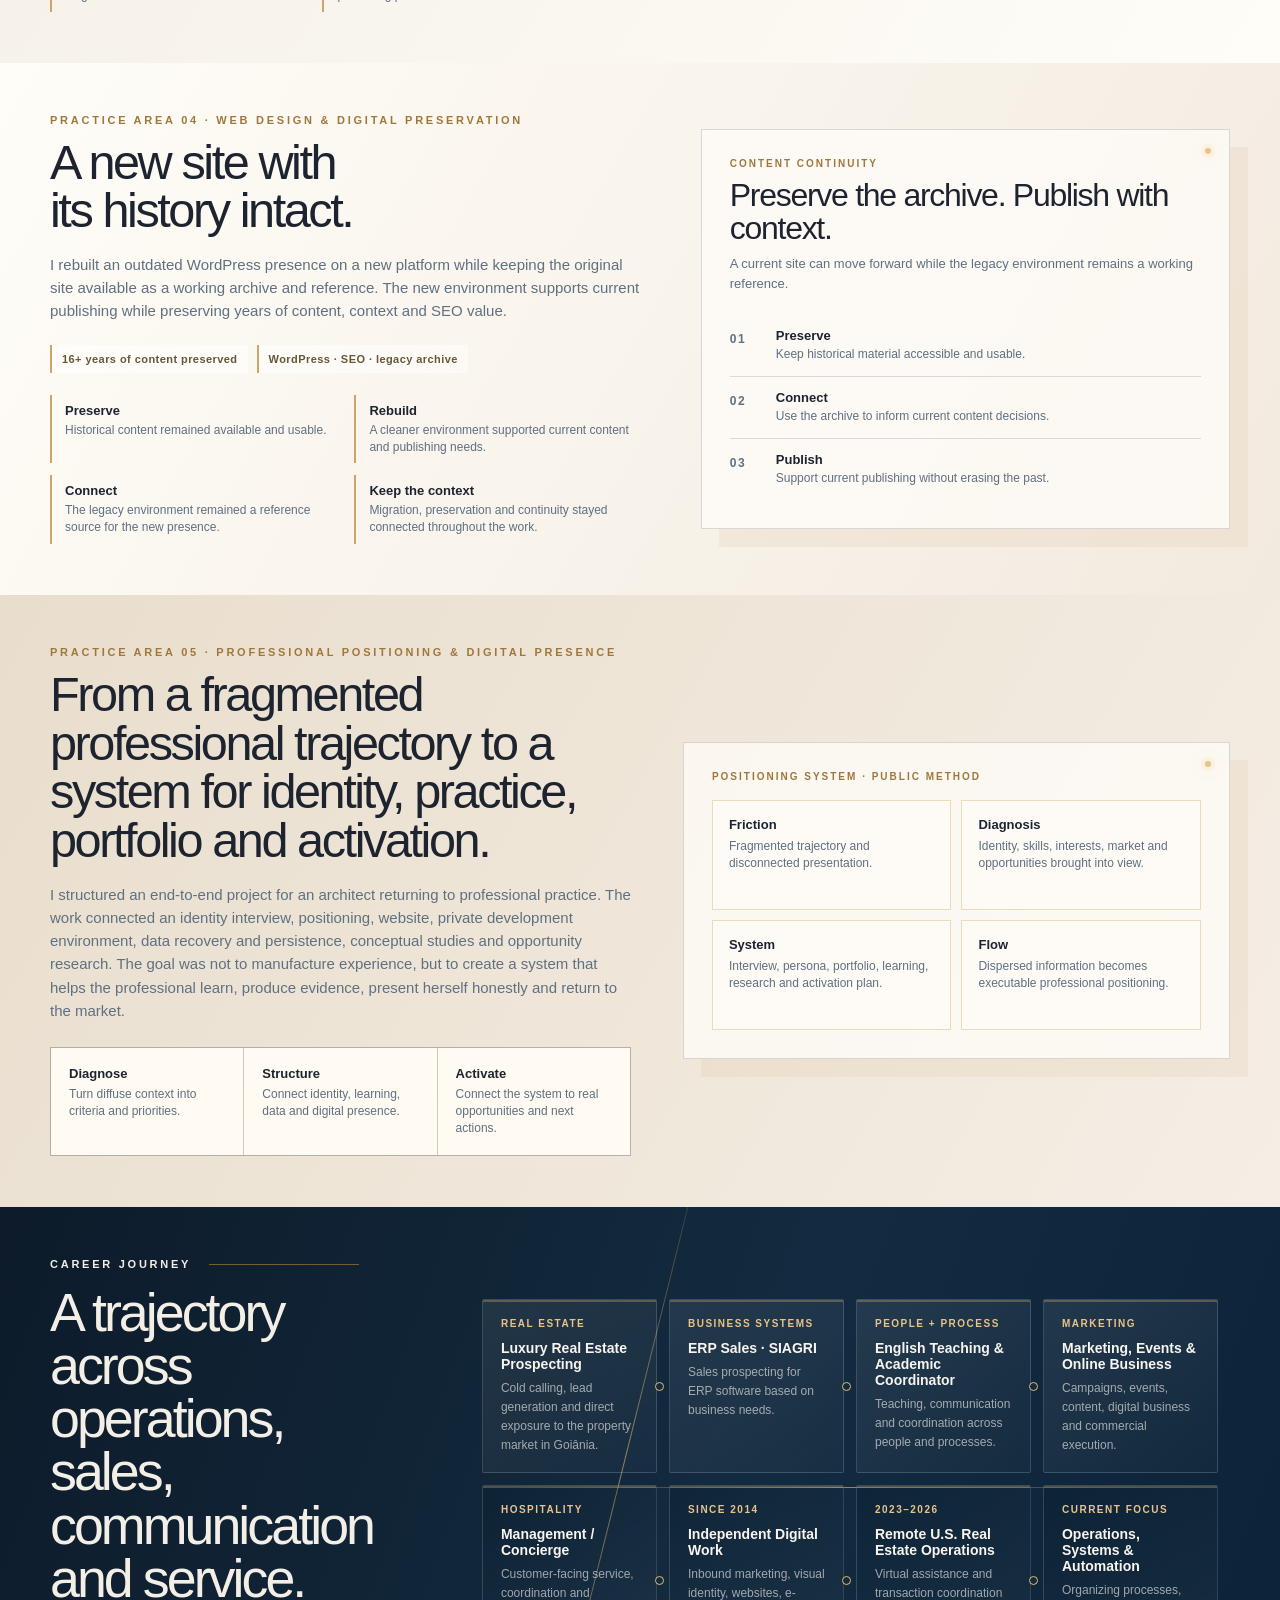
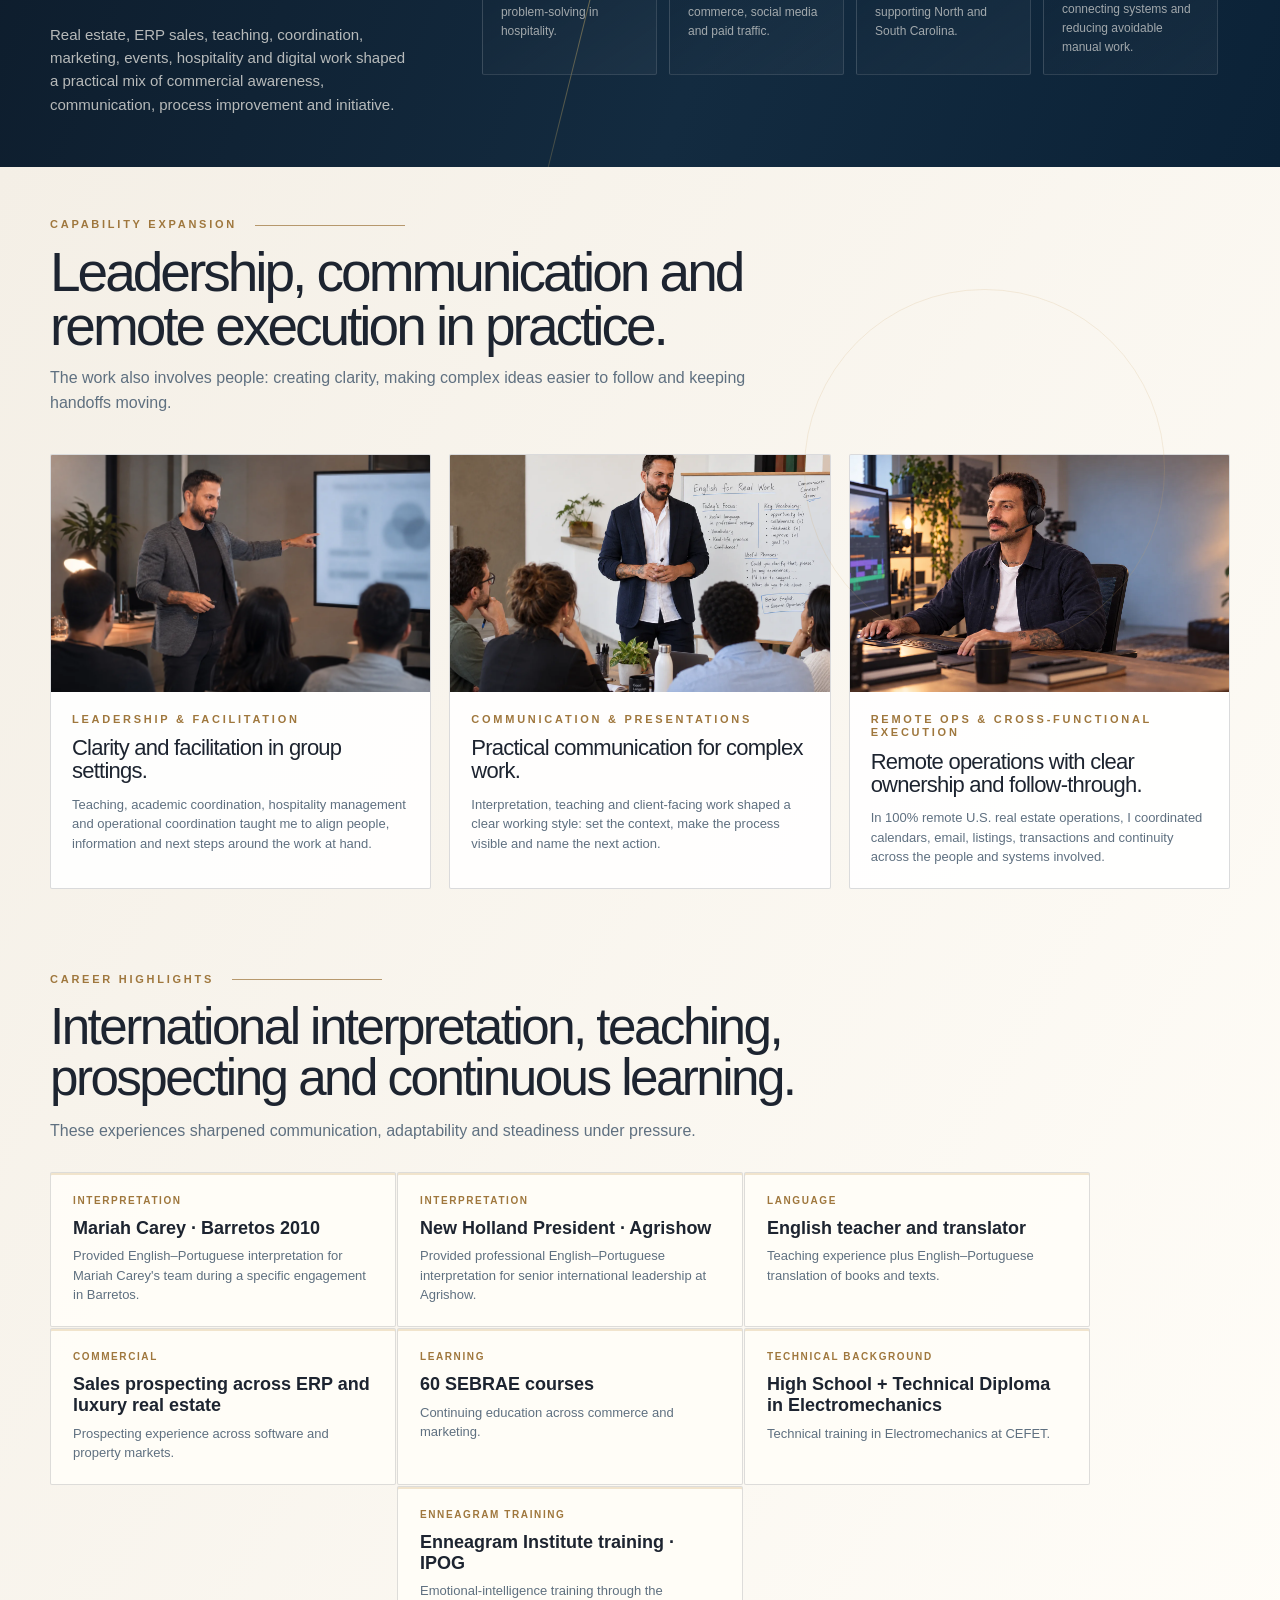
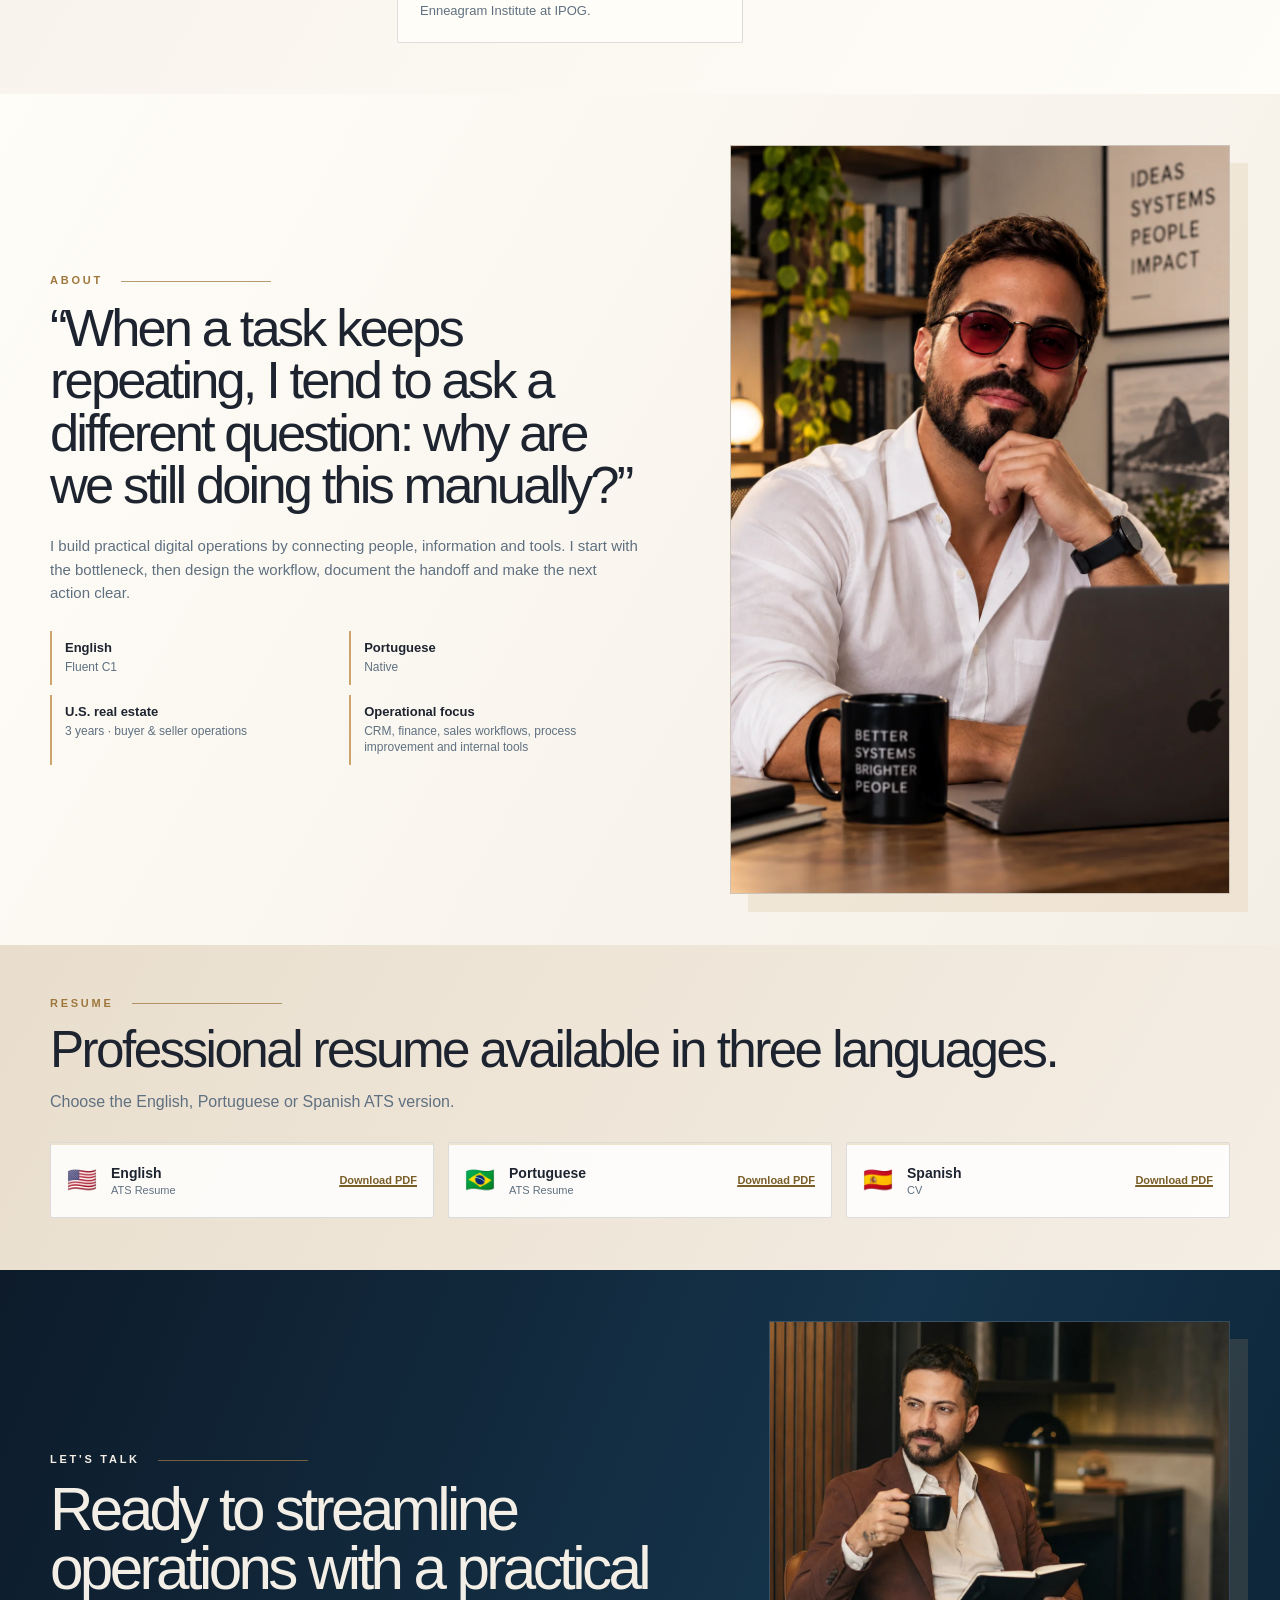
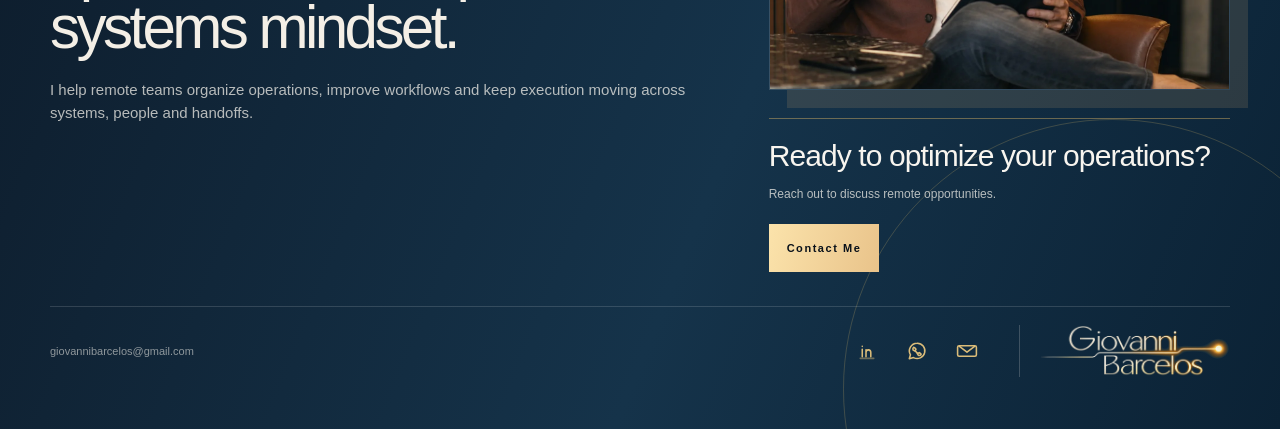
==== commit 830dafc8: "fix: bust browser cache for hero viewport css" ====
--- a/index.html
+++ b/index.html
@@ -516,7 +516,7 @@
 @media(max-width:620px){.remote-copy{padding:58px 7% 44px}.remote-title{font-size:clamp(43px,13vw,60px)}.remote-body{font-size:15px}.remote-evidence{grid-template-columns:1fr}.remote-evidence-item+.remote-evidence-item{padding-left:0;border-left:0;border-top:1px solid rgba(248,245,239,.10)}.remote-signature i{display:none}.remote-signature{gap:10px 18px}}
 
 </style>
-  <link rel="stylesheet" href="portfolio.css?v=tablet-composition-v19-table-grounding-20261020" />
+  <link rel="stylesheet" href="portfolio.css?v=hero-viewport-r3-20261114" />
   <link rel="preload" as="image" href="assets/optimized/remote/REMOTE_MASTER_FOREGROUND_RIGHT_SHOULDER_20260928.webp" type="image/webp" fetchpriority="high" />
   <link rel="preload" as="image" href="assets/optimized/layers/HERO_STATIC_DESKTOP_EN_20261113.webp" fetchpriority="high" />
   <link rel="preload" as="image" href="assets/optimized/layers/HERO_STATIC_TABLET_EN_20261114.webp" fetchpriority="high" />
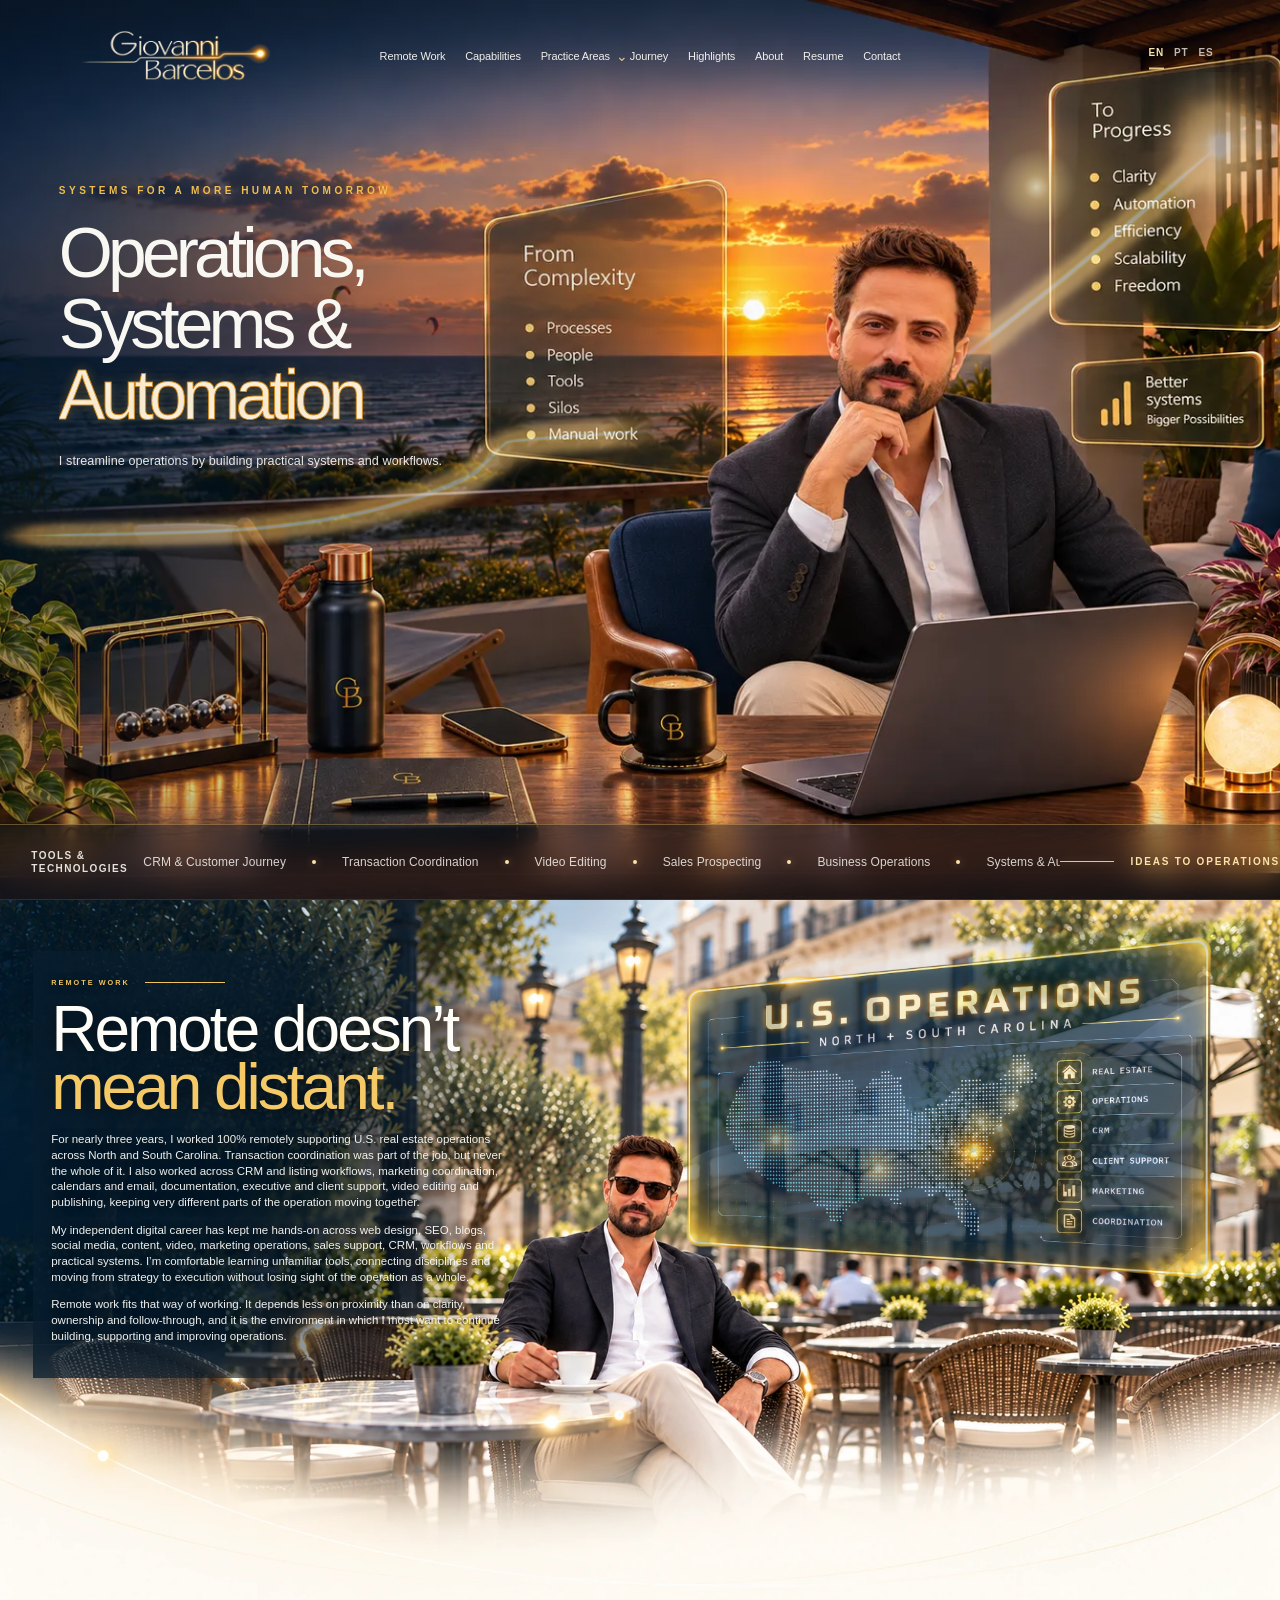
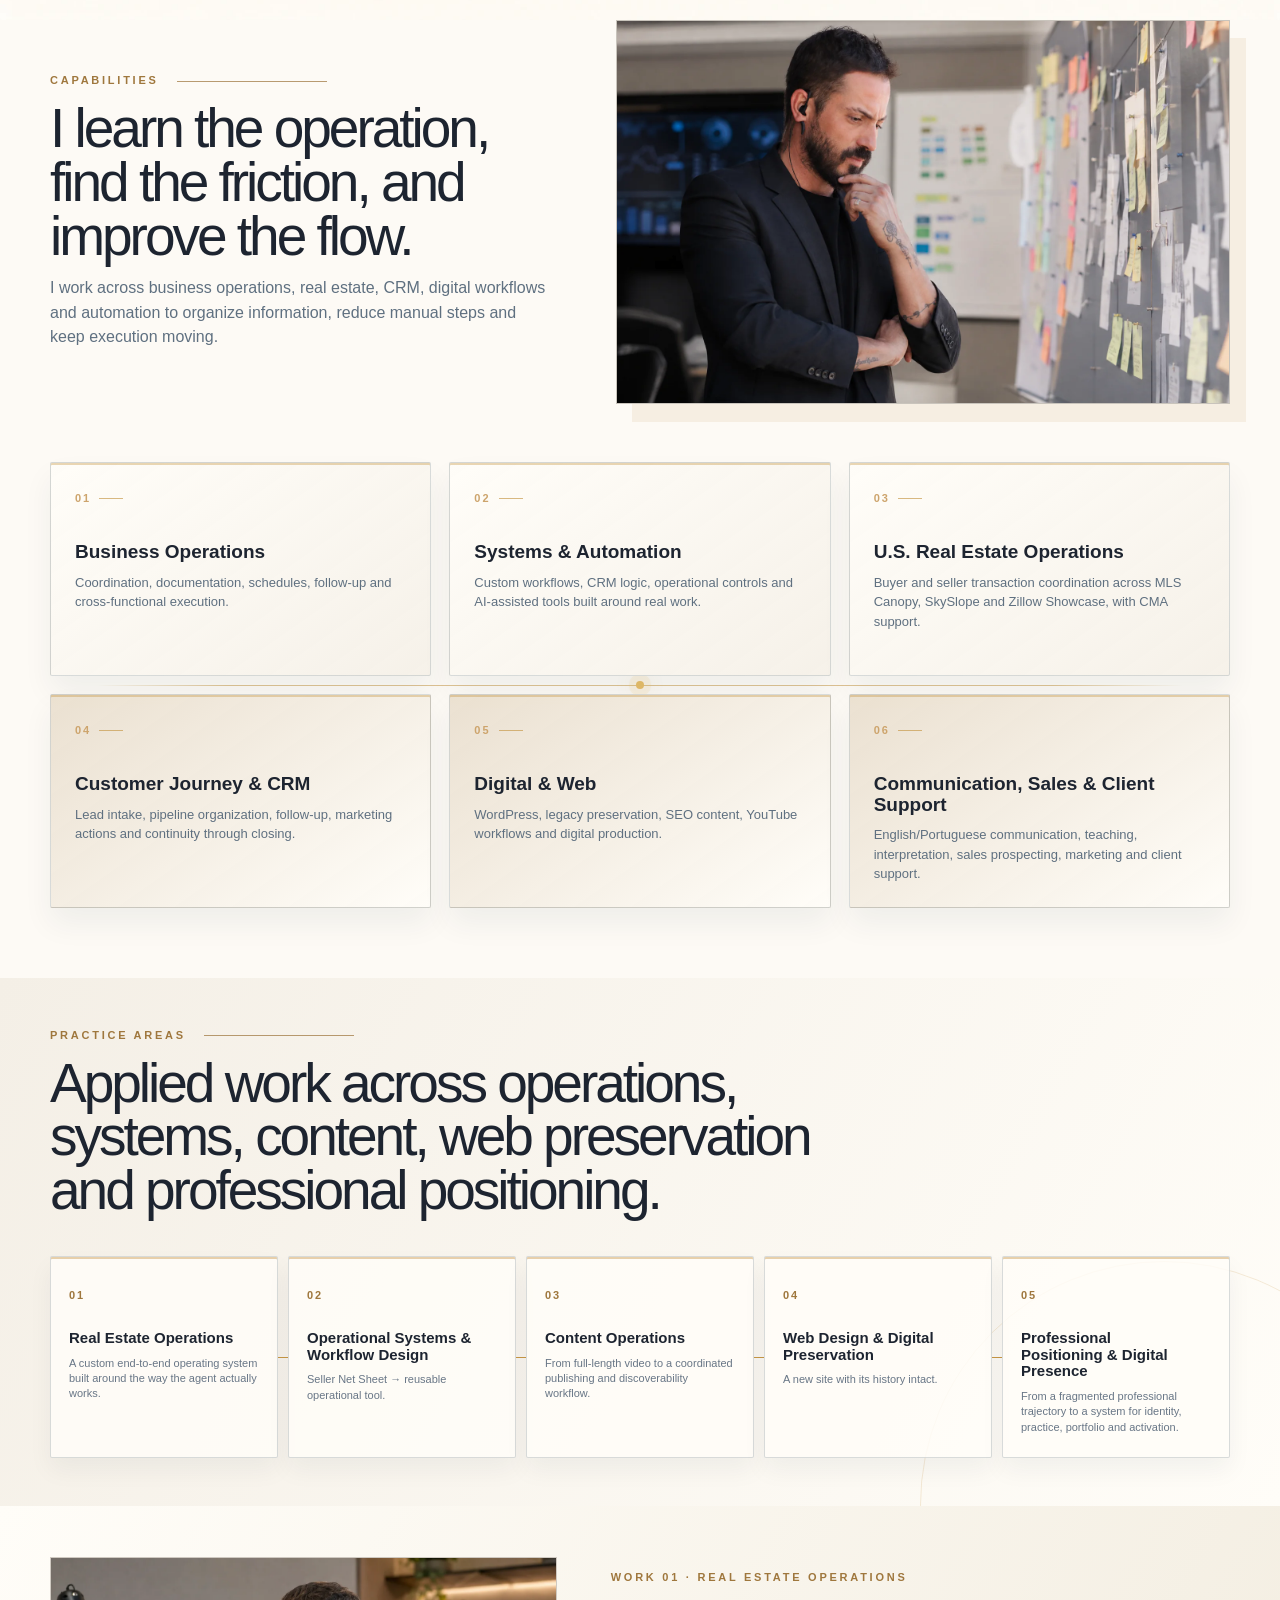
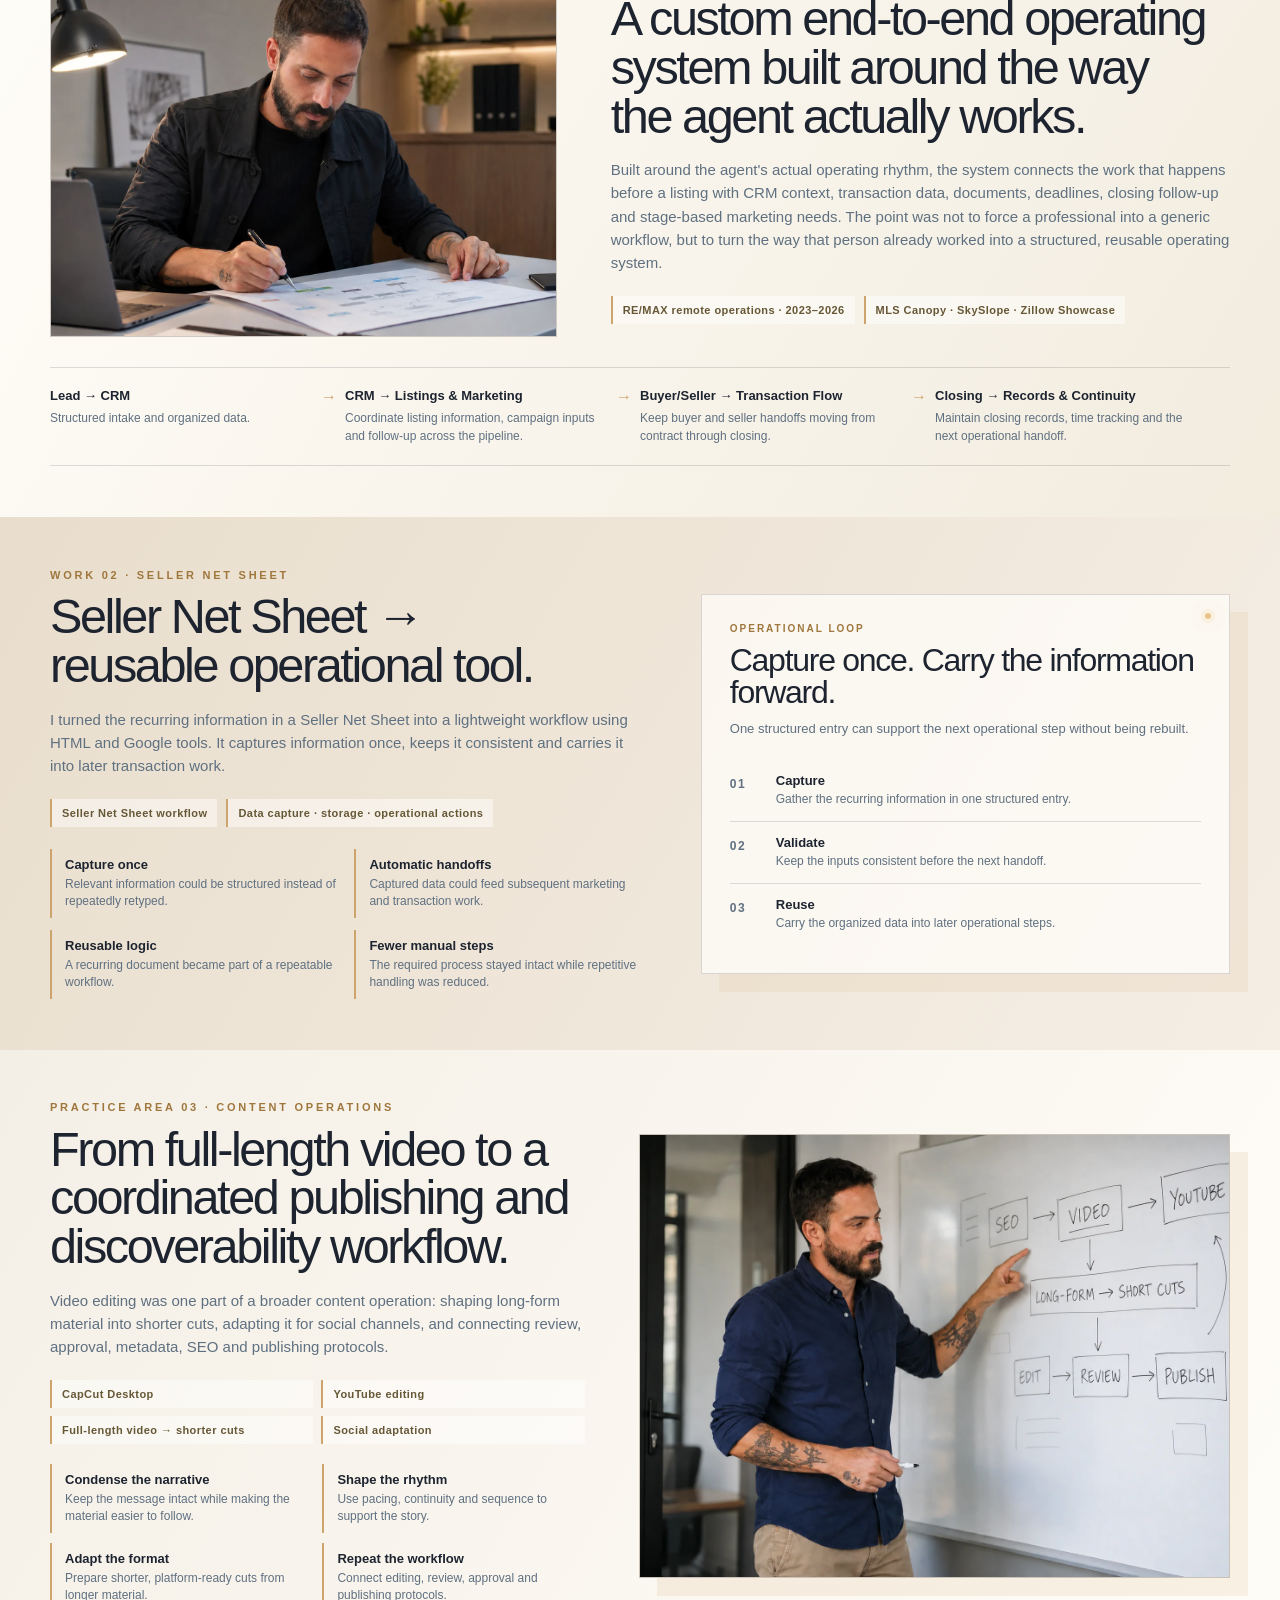
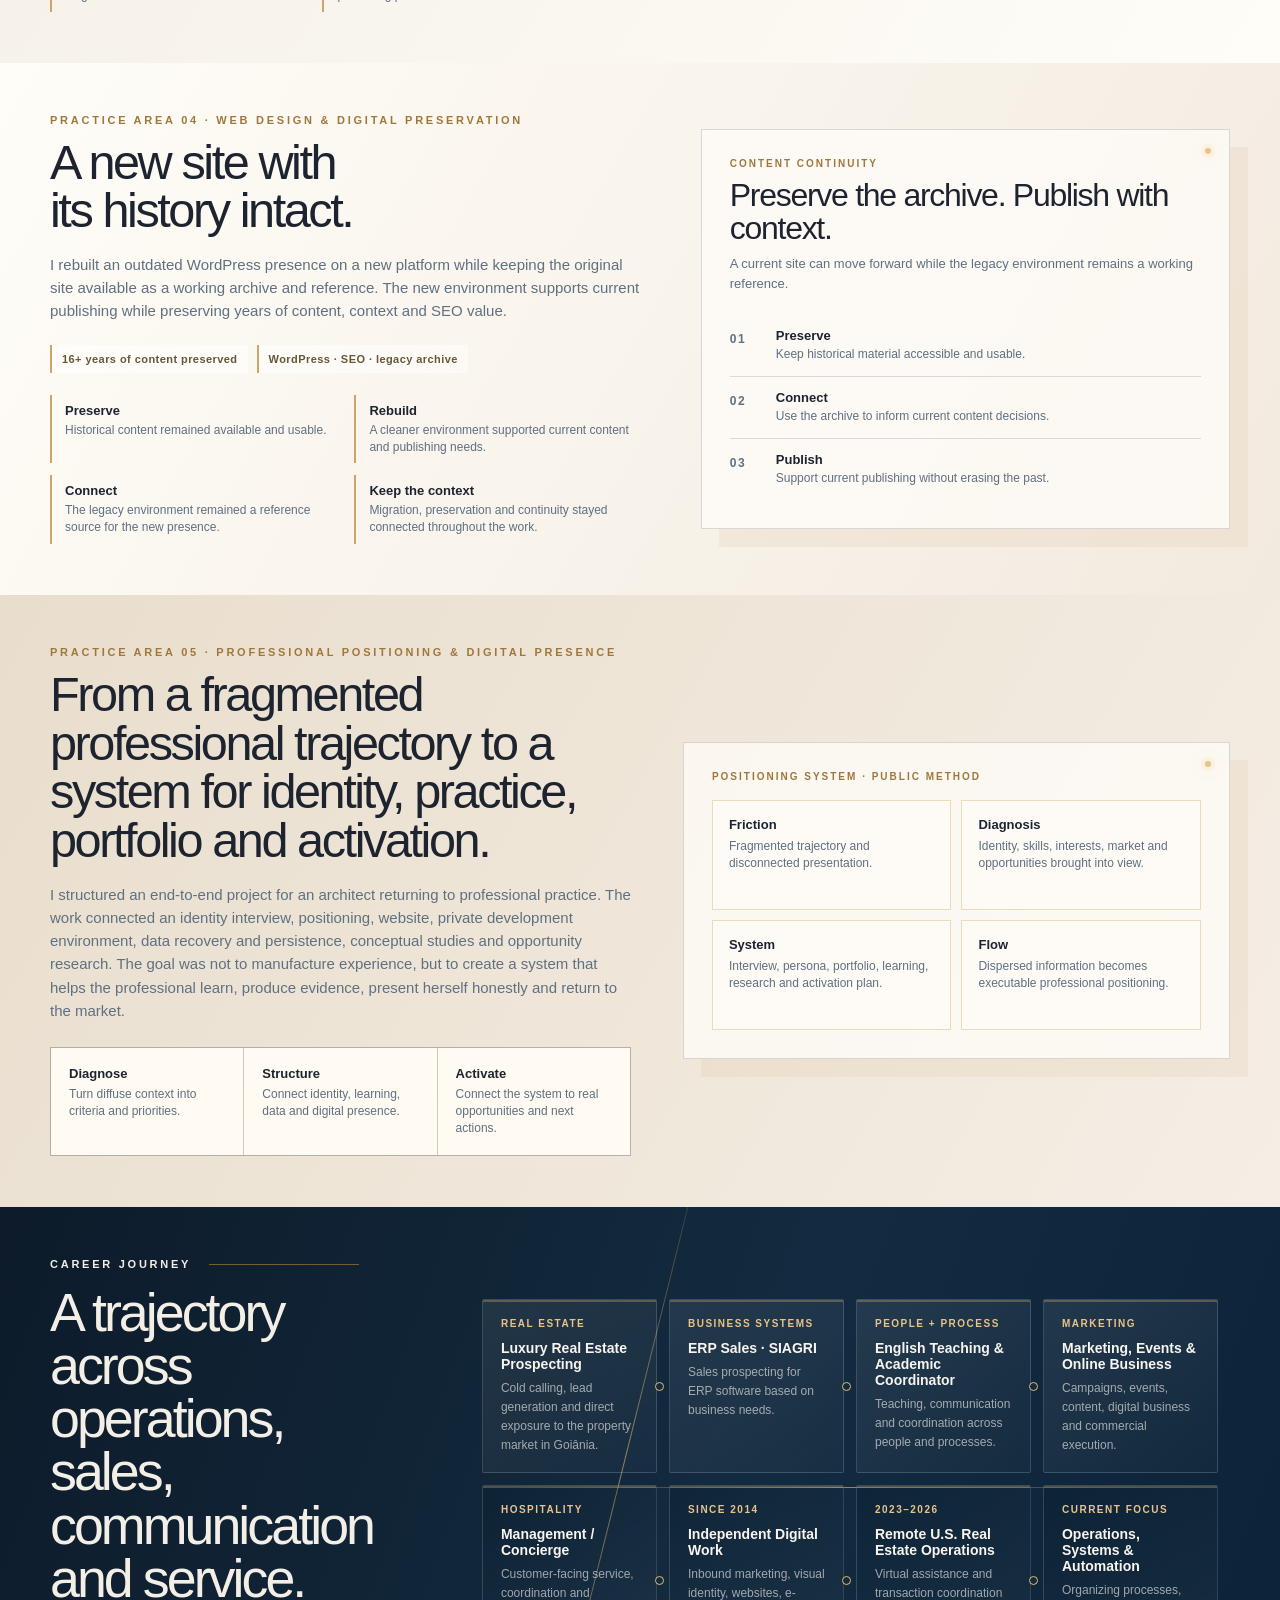
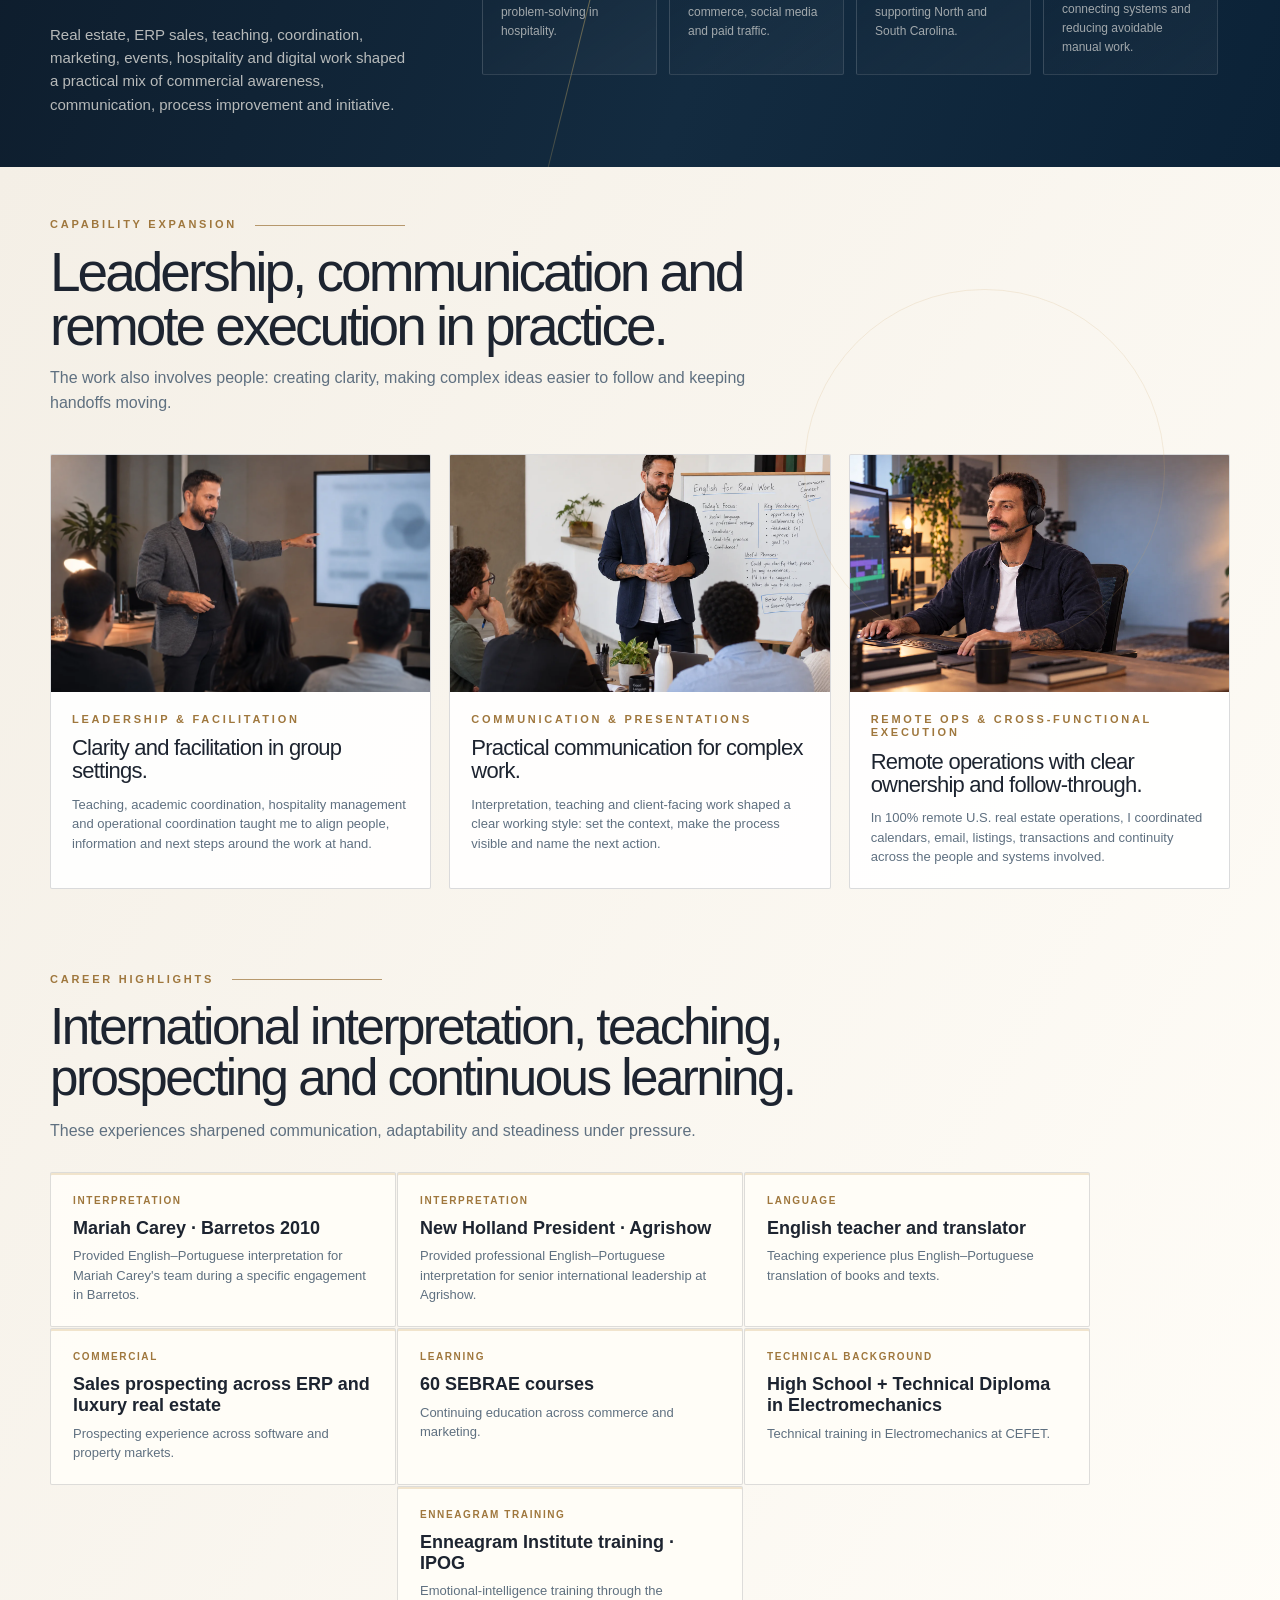
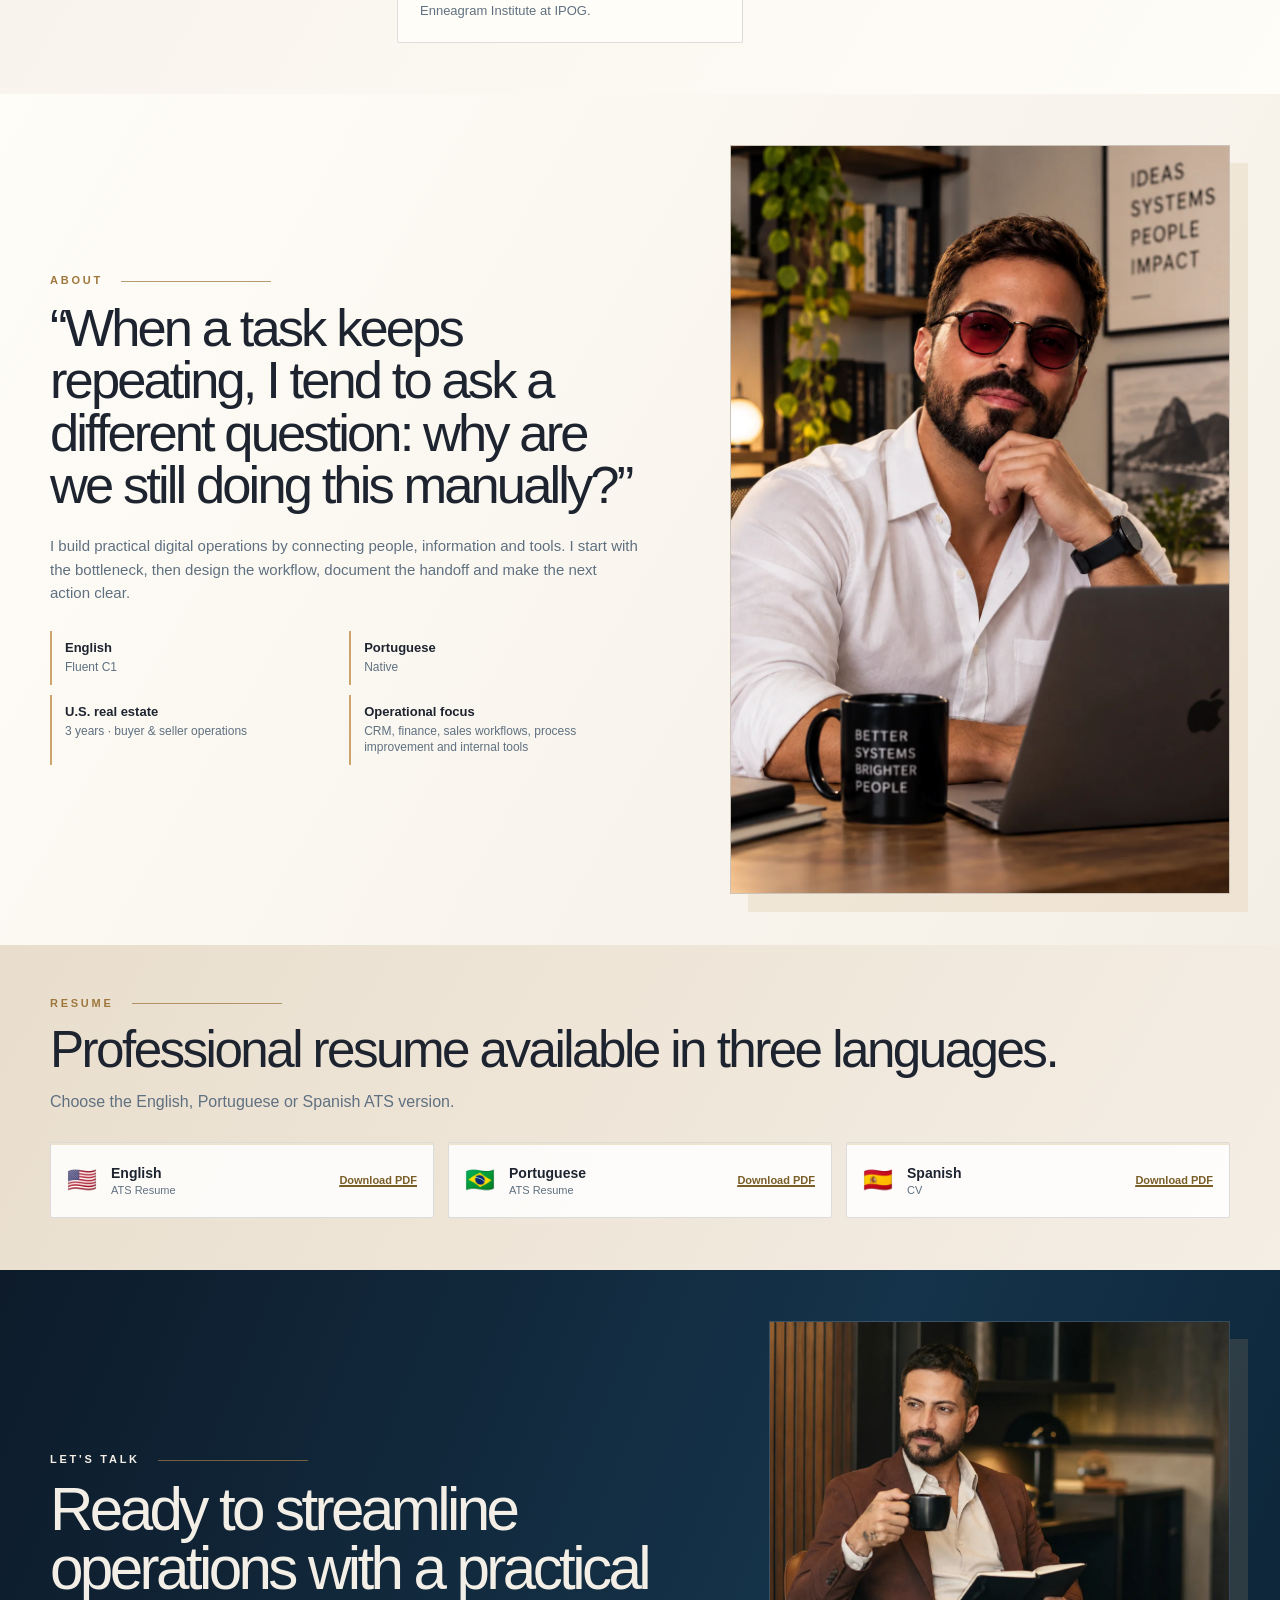
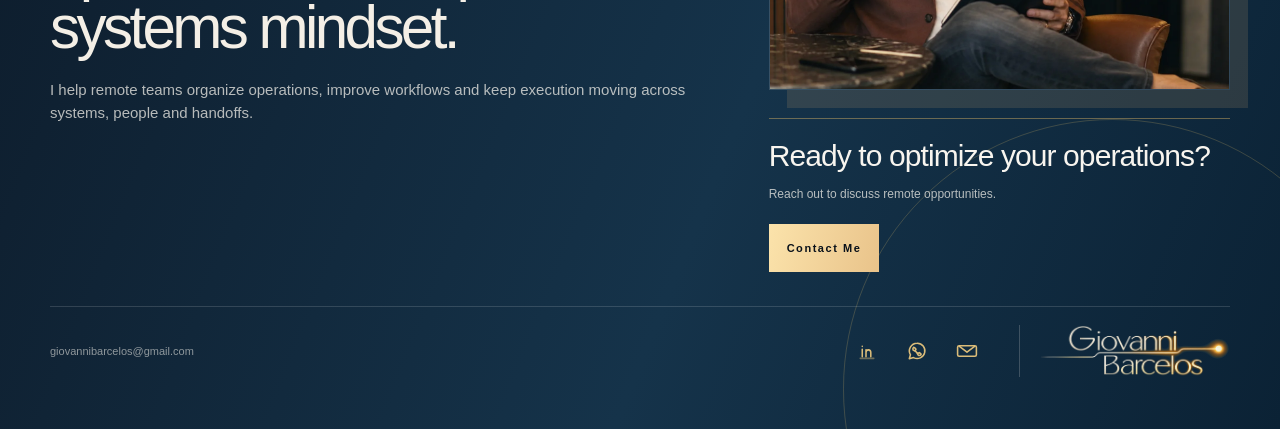
==== commit 9cbdcea7: "refine mobile hero panels and viewport transitions" ====
--- a/index.html
+++ b/index.html
@@ -516,7 +516,7 @@
 @media(max-width:620px){.remote-copy{padding:58px 7% 44px}.remote-title{font-size:clamp(43px,13vw,60px)}.remote-body{font-size:15px}.remote-evidence{grid-template-columns:1fr}.remote-evidence-item+.remote-evidence-item{padding-left:0;border-left:0;border-top:1px solid rgba(248,245,239,.10)}.remote-signature i{display:none}.remote-signature{gap:10px 18px}}
 
 </style>
-  <link rel="stylesheet" href="portfolio.css?v=hero-viewport-r3-20261114" />
+  <link rel="stylesheet" href="portfolio.css?v=hero-mobile-refinement-r1-20261114" />
   <link rel="preload" as="image" href="assets/optimized/remote/REMOTE_MASTER_FOREGROUND_RIGHT_SHOULDER_20260928.webp" type="image/webp" fetchpriority="high" />
   <link rel="preload" as="image" href="assets/optimized/layers/HERO_STATIC_DESKTOP_EN_20261113.webp" fetchpriority="high" />
   <link rel="preload" as="image" href="assets/optimized/layers/HERO_STATIC_TABLET_EN_20261114.webp" fetchpriority="high" />
@@ -534,7 +534,22 @@
       <img class="hero-static-scene-tablet" src="assets/optimized/layers/HERO_STATIC_TABLET_EN_20261114.webp" alt="" fetchpriority="high" decoding="async" />
       <img class="hero-static-scene-mobile" src="assets/optimized/layers/HERO_STATIC_MOBILE_APPROVED_20261113.png" alt="" fetchpriority="high" decoding="async" />
       <img class="hero-static-light-path" src="assets/optimized/effects/alternates/HERO_LIGHT_PATH_RESTORED_BELOW_AUTOMATION_20260926.png" alt="" aria-hidden="true" fetchpriority="high" decoding="async" />
-      <span class="hero-static-mobile-light-path" aria-hidden="true"></span>
+      <div class="hero-static-panels" aria-label="Hero operating principles">
+        <div class="hero-static-panel hero-static-panel-progress">
+          <strong data-i18n="hero.panelProgressTitle">To Progress</strong>
+          <ul>
+            <li data-i18n="hero.panelProgress1">Clarity</li>
+            <li data-i18n="hero.panelProgress2">Automation</li>
+            <li data-i18n="hero.panelProgress3">Efficiency</li>
+            <li data-i18n="hero.panelProgress4">Scalability</li>
+            <li data-i18n="hero.panelProgress5">Freedom</li>
+          </ul>
+        </div>
+        <div class="hero-static-panel hero-static-panel-systems">
+          <strong data-i18n="hero.panelSystemsTitle">Better systems</strong>
+          <span data-i18n="hero.panelSystemsSubtitle">Bigger possibilities</span>
+        </div>
+      </div>
       <!-- One localized raster owns the full hero scene at each breakpoint. -->
       <div class="hero-copy" data-layer="hero-ui">
         <p class="eyebrow" data-i18n="hero.kicker">SYSTEMS FOR A MORE HUMAN TOMORROW</p>
@@ -929,6 +944,6 @@
 });
 // Language runtime consolidated in portfolio-runtime.js
 </script>
-  <script src="portfolio-runtime.js?v=localized-panel-loading-v3-20261019"></script>
+  <script src="portfolio-runtime.js?v=localized-panel-loading-v4-20261114"></script>
 </body>
 </html>
--- a/portfolio.css
+++ b/portfolio.css
@@ -5097,3 +5097,246 @@
   .hero.hero-static-master .hero-copy { padding-top: 104px !important; }
   .hero.hero-static-master .hero-copy h1 { font-size: clamp(42px, 11.8vw, 48px) !important; }
 }
+
+/* MOBILE HERO REFINEMENT R1 — keep the approved portrait raster intact while
+   restoring the two live glass displays that were intentionally left blank in
+   the image. The copy stays live so all three languages can share one frame. */
+.hero.hero-static-master .hero-static-panels {
+  display: none !important;
+}
+
+@keyframes hero-static-path-rise {
+  0% {
+    opacity: .48;
+    transform: translate3d(-1.5%, 7%, 0);
+  }
+  52% {
+    opacity: .82;
+    transform: translate3d(0, 0, 0);
+  }
+  100% {
+    opacity: .64;
+    transform: translate3d(1.5%, -7%, 0);
+  }
+}
+
+@media (min-width: 1101px) {
+  .hero.hero-static-master .hero-static-light-path {
+    animation: hero-static-path-rise 7.2s cubic-bezier(.22, .72, .28, 1) infinite alternate !important;
+  }
+}
+
+@media (max-width: 720px) {
+  /* The same rising ribbon asset used by desktop replaces the former flat
+     mobile stroke. Its native geometry carries the ascent; the animation only
+     gives that geometry a restrained upward travel. */
+  .hero.hero-static-master .hero-static-light-path {
+    left: -12% !important;
+    top: 25% !important;
+    z-index: 8 !important;
+    display: block !important;
+    width: 126% !important;
+    height: 28% !important;
+    object-fit: fill !important;
+    opacity: .68 !important;
+    mix-blend-mode: screen !important;
+    filter: saturate(.86) brightness(.78) !important;
+    animation: hero-static-path-rise 7.2s cubic-bezier(.22, .72, .28, 1) infinite alternate !important;
+  }
+
+  .hero.hero-static-master .hero-static-mobile-light-path {
+    display: none !important;
+  }
+
+  .hero.hero-static-master .hero-static-panels {
+    position: absolute !important;
+    inset: 0 !important;
+    z-index: 11 !important;
+    display: block !important;
+    pointer-events: none !important;
+    color: rgba(248, 247, 239, .94) !important;
+    font-family: "Avenir Next", Avenir, "Helvetica Neue", Helvetica, Arial, sans-serif !important;
+    text-shadow: 0 1px 7px rgba(0, 0, 0, .72) !important;
+  }
+
+  .hero.hero-static-master .hero-static-panel {
+    position: absolute !important;
+    display: flex !important;
+    box-sizing: border-box !important;
+    overflow: hidden !important;
+    margin: 0 !important;
+    padding: clamp(7px, 1.7vw, 12px) clamp(8px, 1.9vw, 14px) !important;
+    border: 0 !important;
+    background: transparent !important;
+  }
+
+  .hero.hero-static-master .hero-static-panel strong,
+  .hero.hero-static-master .hero-static-panel span,
+  .hero.hero-static-master .hero-static-panel li {
+    display: block !important;
+    margin: 0 !important;
+    padding: 0 !important;
+    color: inherit !important;
+    font-family: inherit !important;
+    font-weight: 500 !important;
+    text-transform: none !important;
+  }
+
+  .hero.hero-static-master .hero-static-panel-progress {
+    top: 41.6% !important;
+    right: 3.1% !important;
+    width: 26.8% !important;
+    height: 11.5% !important;
+    flex-direction: column !important;
+    align-items: flex-start !important;
+  }
+
+  .hero.hero-static-master .hero-static-panel-progress strong {
+    max-width: 100% !important;
+    font-size: clamp(8px, 2.1vw, 13px) !important;
+    line-height: 1.08 !important;
+    letter-spacing: -.02em !important;
+  }
+
+  .hero.hero-static-master .hero-static-panel-progress ul {
+    display: grid !important;
+    gap: clamp(2px, .6vw, 5px) !important;
+    width: 100% !important;
+    margin: clamp(5px, 1.1vw, 8px) 0 0 !important;
+    padding: 0 !important;
+    list-style: none !important;
+  }
+
+  .hero.hero-static-master .hero-static-panel-progress li {
+    display: flex !important;
+    align-items: center !important;
+    gap: clamp(3px, .7vw, 5px) !important;
+    min-width: 0 !important;
+    font-size: clamp(6px, 1.45vw, 9px) !important;
+    line-height: 1.05 !important;
+    white-space: nowrap !important;
+  }
+
+  .hero.hero-static-master .hero-static-panel-progress li::before {
+    content: "" !important;
+    flex: 0 0 auto !important;
+    width: clamp(3px, .7vw, 5px) !important;
+    height: clamp(3px, .7vw, 5px) !important;
+    border-radius: 50% !important;
+    background: #f8d676 !important;
+    box-shadow: 0 0 7px rgba(248, 214, 118, .76) !important;
+  }
+
+  .hero.hero-static-master .hero-static-panel-systems {
+    top: 54.9% !important;
+    right: 3.1% !important;
+    width: 24.4% !important;
+    height: 8.7% !important;
+    flex-direction: column !important;
+    justify-content: center !important;
+    align-items: flex-start !important;
+  }
+
+  .hero.hero-static-master .hero-static-panel-systems strong {
+    max-width: 100% !important;
+    font-size: clamp(7px, 1.8vw, 11px) !important;
+    line-height: 1.05 !important;
+  }
+
+  .hero.hero-static-master .hero-static-panel-systems span {
+    margin-top: clamp(2px, .5vw, 4px) !important;
+    color: rgba(248, 247, 239, .76) !important;
+    font-size: clamp(5px, 1.28vw, 8px) !important;
+    line-height: 1.05 !important;
+    white-space: nowrap !important;
+  }
+
+  /* Keep the copy column purposeful: it owns the left reading lane and does
+     not stretch into the live displays on the right. */
+  .hero.hero-static-master .hero-copy {
+    max-width: min(72%, 360px) !important;
+  }
+}
+
+/* MOBILE TICKER BOUNDARY — clipping belongs to the viewport-sized band, not
+   to the moving text. This prevents the loop from painting beyond the Hero. */
+@media (max-width: 720px) {
+  html, body { max-width: 100% !important; overflow-x: hidden !important; }
+  .hero.hero-static-master { width: 100% !important; max-width: 100% !important; overflow: hidden !important; }
+  .hero.hero-static-master .ticker {
+    left: 0 !important;
+    right: 0 !important;
+    width: 100% !important;
+    max-width: 100% !important;
+    box-sizing: border-box !important;
+    overflow: hidden !important;
+    contain: paint !important;
+  }
+  .hero.hero-static-master .ticker-track-wrap {
+    flex: 1 1 0 !important;
+    min-width: 0 !important;
+    max-width: 100% !important;
+    overflow: hidden !important;
+    contain: paint !important;
+  }
+  .hero.hero-static-master .ticker-track,
+  .hero.hero-static-master .ticker-group {
+    white-space: nowrap !important;
+  }
+}
+
+/* REMOTE MOBILE BALANCE — no exposed gradient strip, no oversized empty
+   right lane, and a two-line reading rhythm wherever the viewport permits. */
+@media (max-width: 720px) {
+  .remote-work.remote-v4 {
+    background: #082238 !important;
+  }
+
+  .remote-v4-media {
+    background: transparent !important;
+  }
+
+  .remote-v4-master {
+    /* The previous +105px translation exposed the section background as a
+       horizontal blue strip above the photograph. Scale in place instead. */
+    transform: scale(1.40) !important;
+    transform-origin: center 42% !important;
+  }
+
+  .remote-v4-copy {
+    width: 100% !important;
+    max-width: none !important;
+    padding: 38px 22px 54px !important;
+    background: #082238 !important;
+  }
+
+  .remote-work.remote-v4 .remote-title,
+  html[lang^="pt"] .remote-work.remote-v4 .remote-title,
+  html[lang^="es"] .remote-work.remote-v4 .remote-title {
+    max-width: none !important;
+    width: 100% !important;
+    font-size: clamp(32px, 7.1vw, 43px) !important;
+    line-height: .98 !important;
+    letter-spacing: -.052em !important;
+    text-wrap: balance !important;
+  }
+
+  .remote-v4 .remote-title > span {
+    display: block !important;
+    max-width: none !important;
+    white-space: normal !important;
+  }
+
+  .remote-v4 .remote-body {
+    max-width: none !important;
+    width: 100% !important;
+  }
+
+  /* No decorative bridge or gradient may reveal a horizontal blue/ivory
+     transition between Remote and the following section. */
+  .remote-to-capabilities,
+  .remote-work.remote-v4::after {
+    display: none !important;
+    background: none !important;
+  }
+}
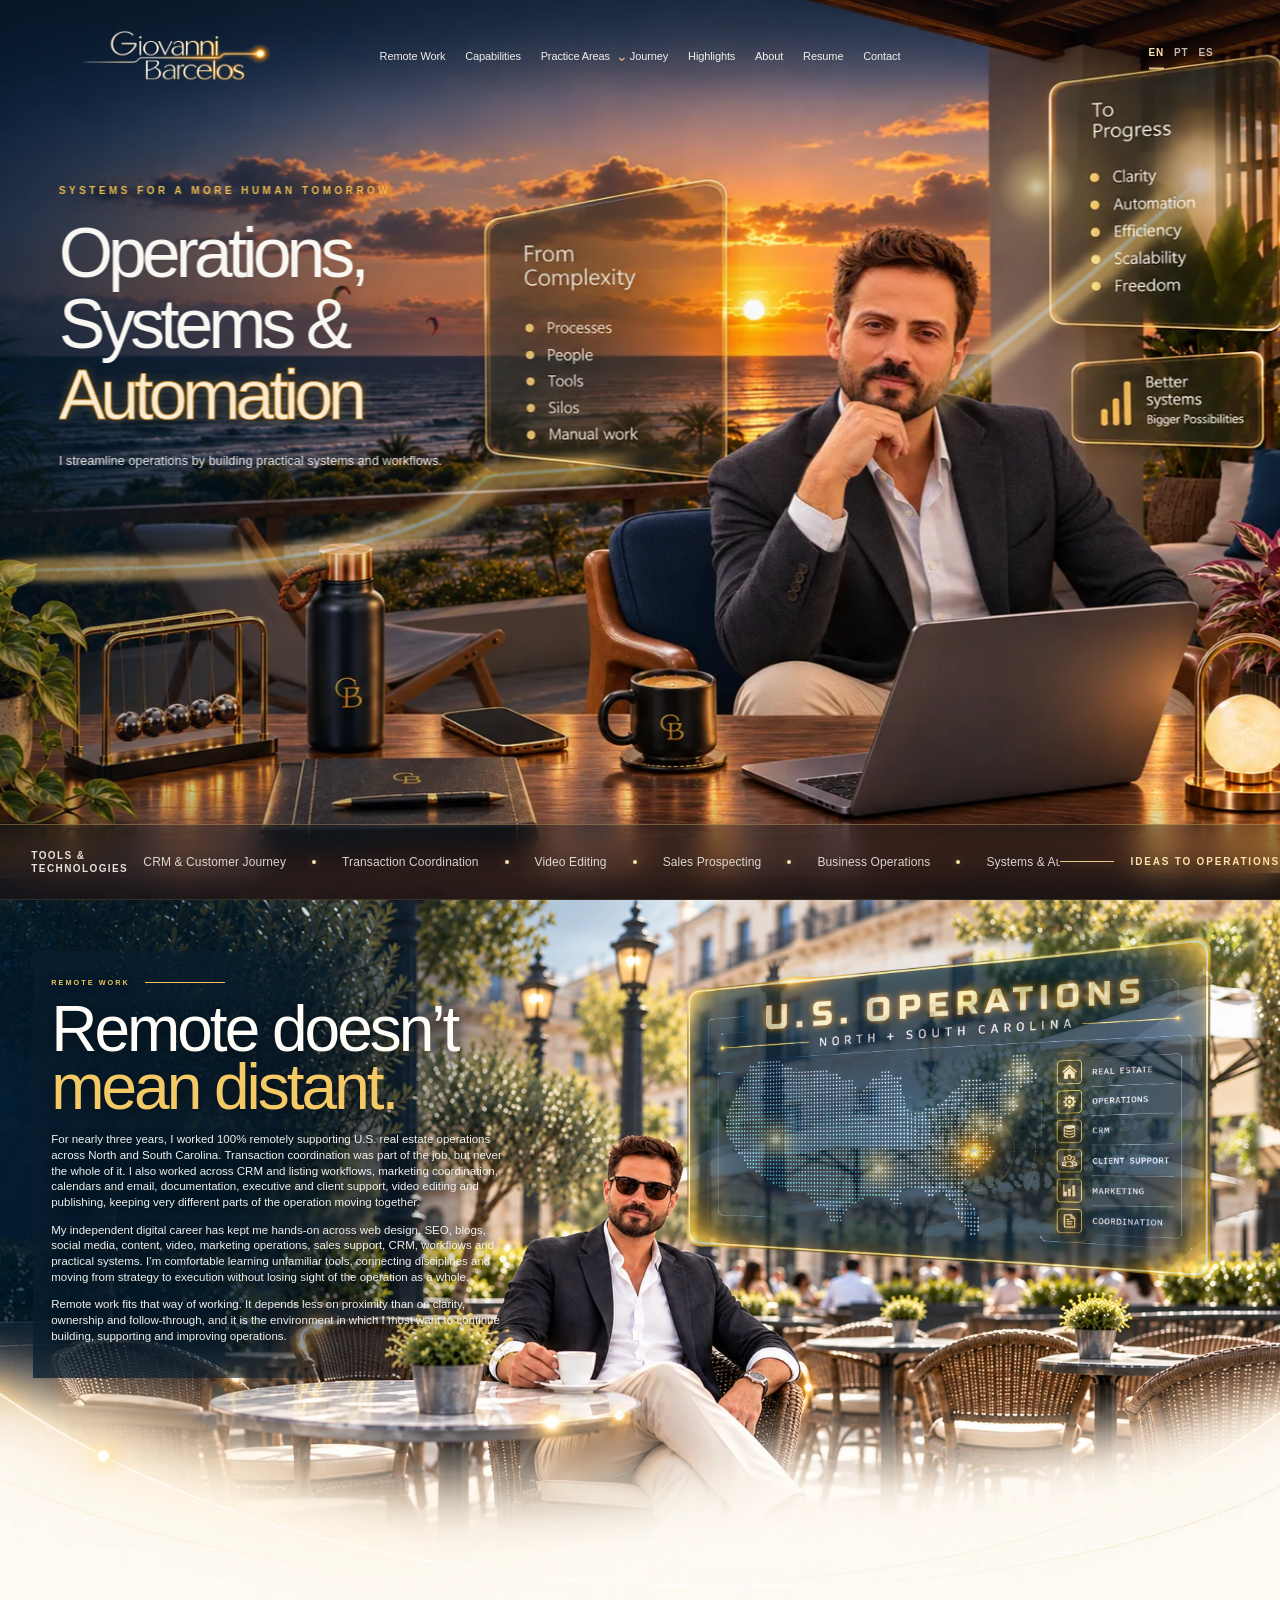
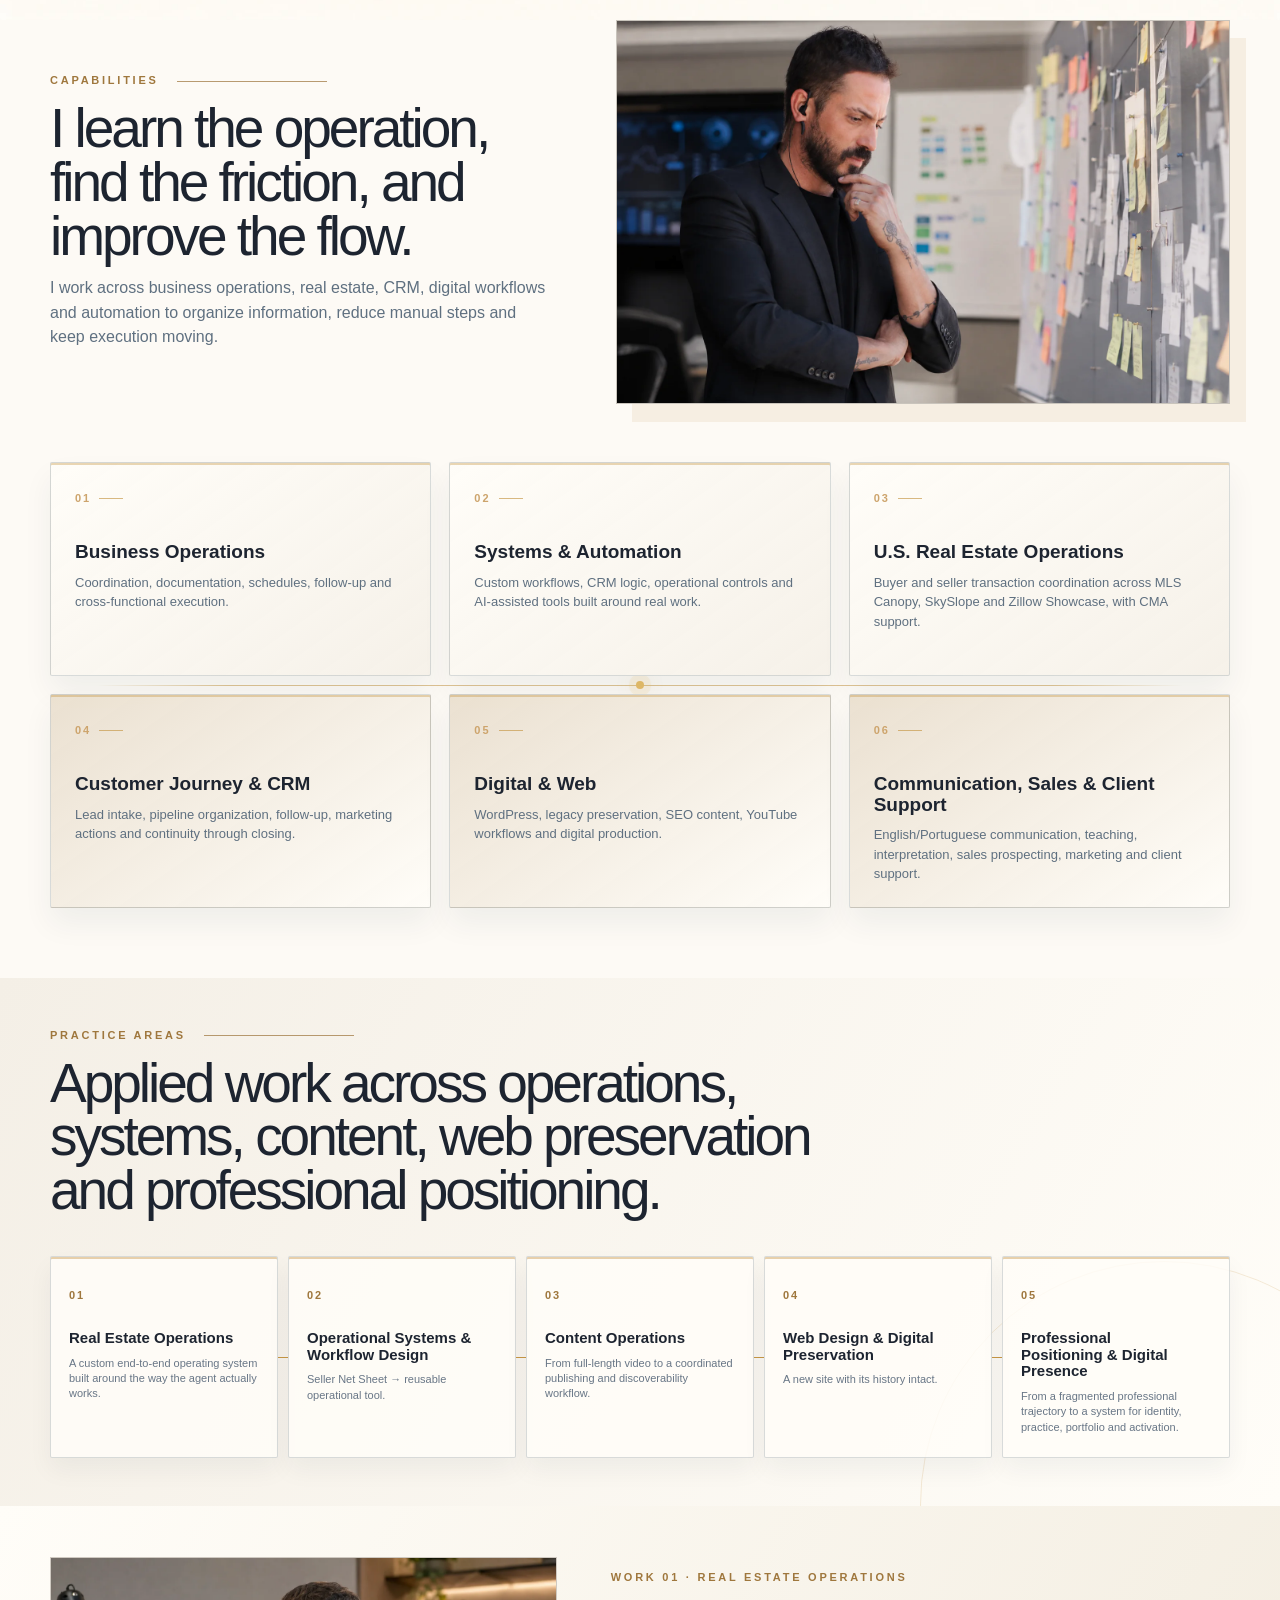
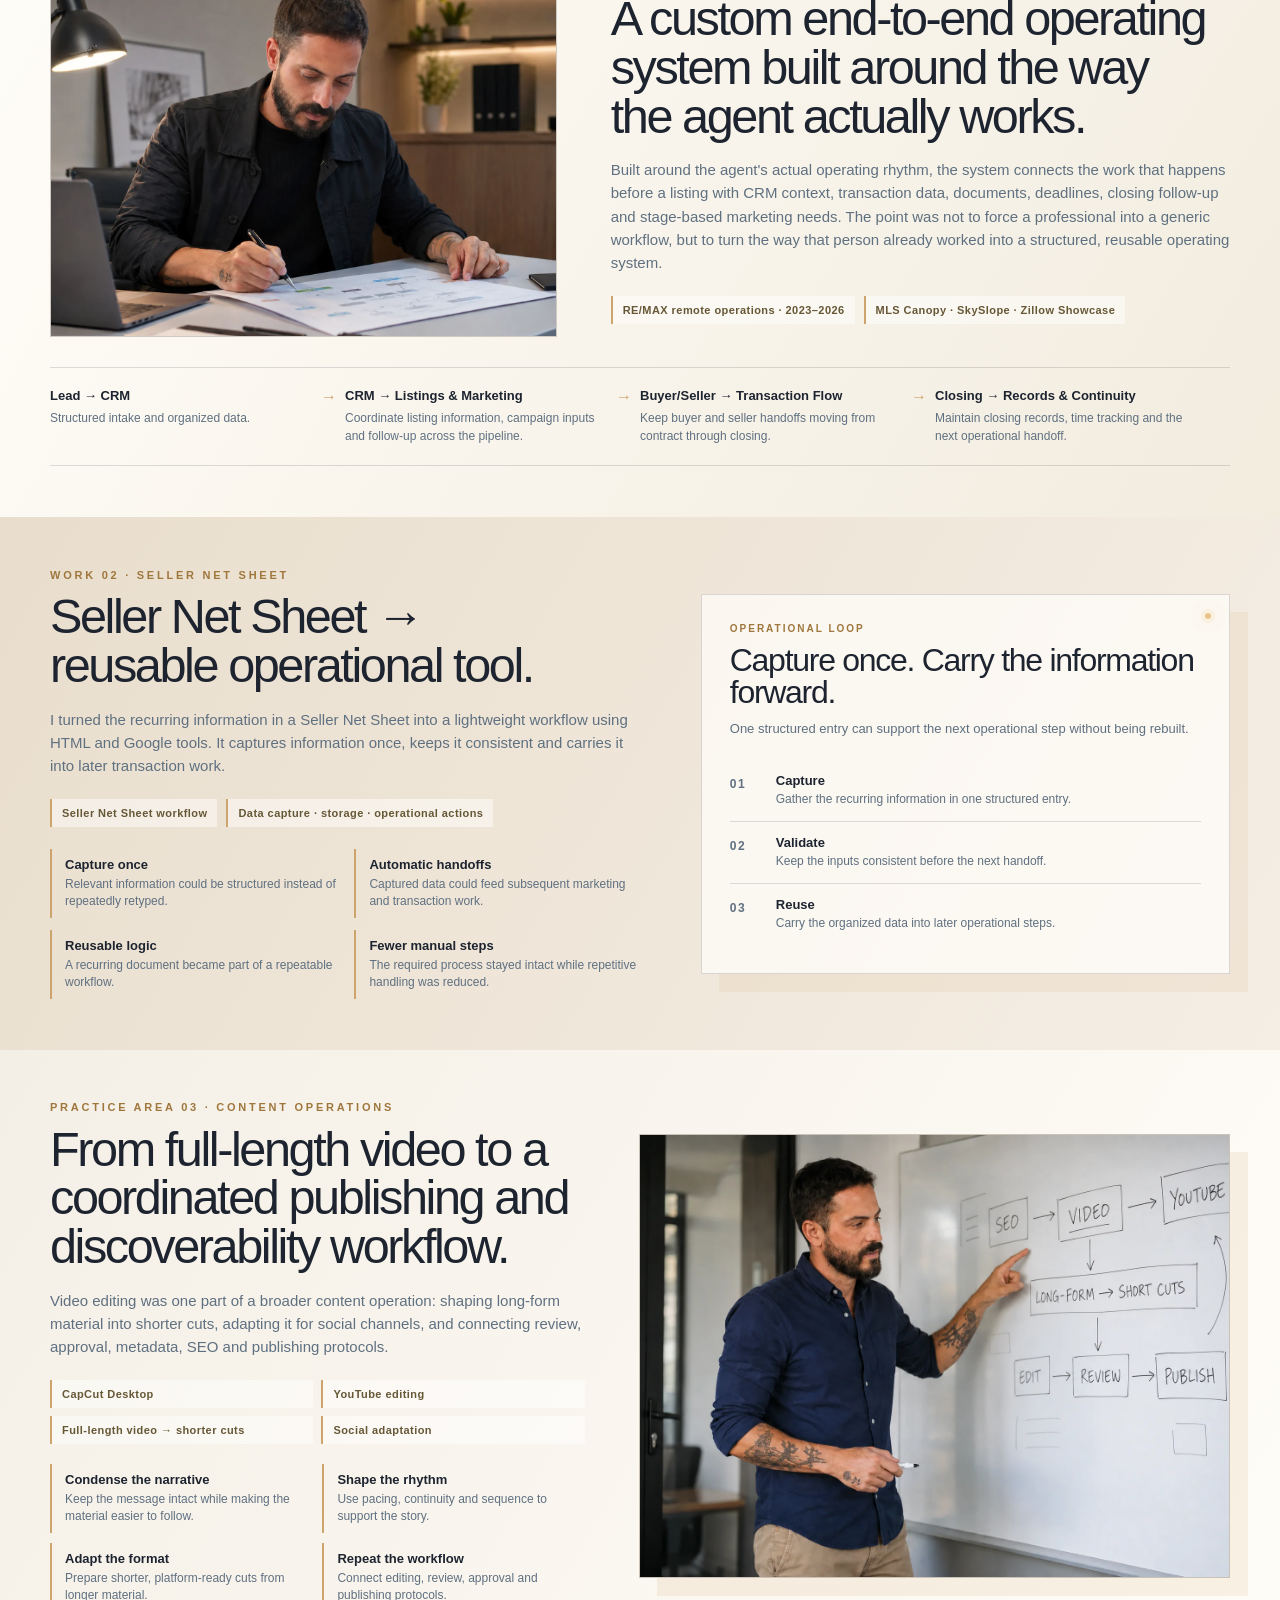
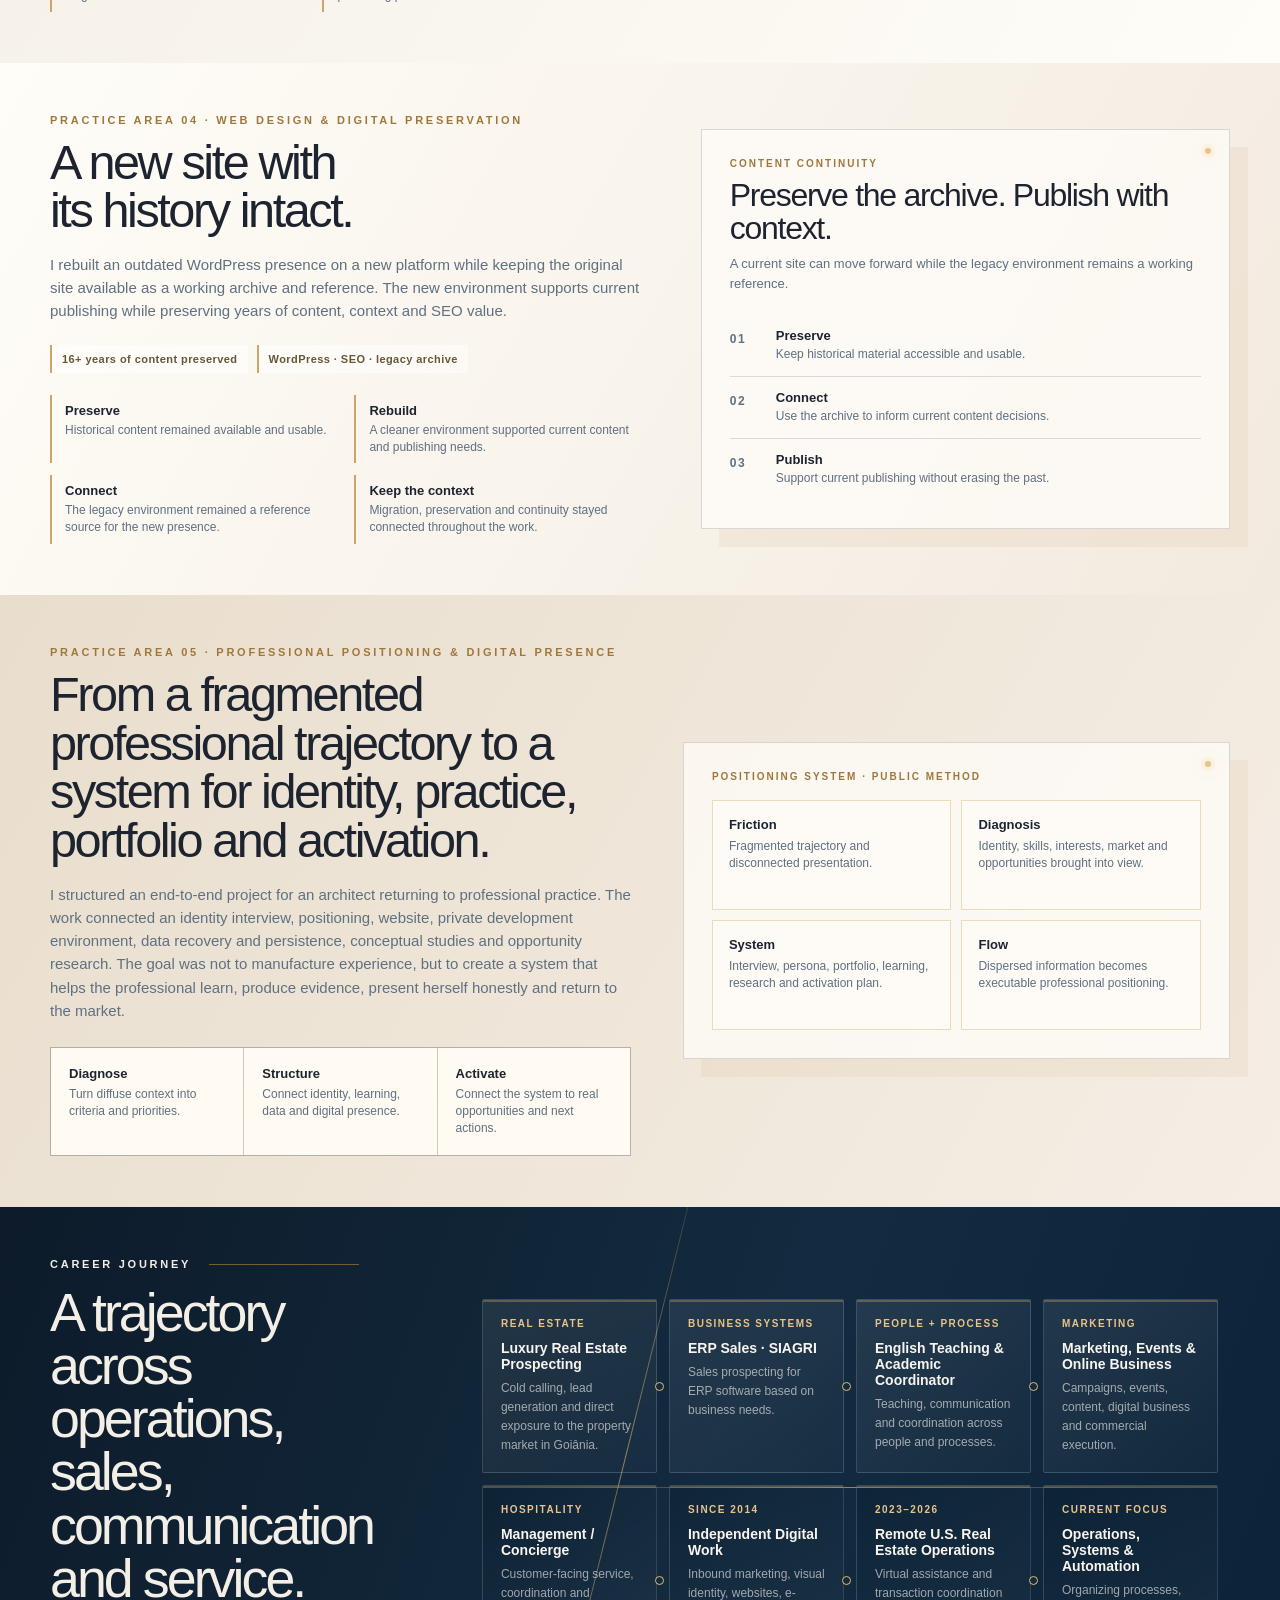
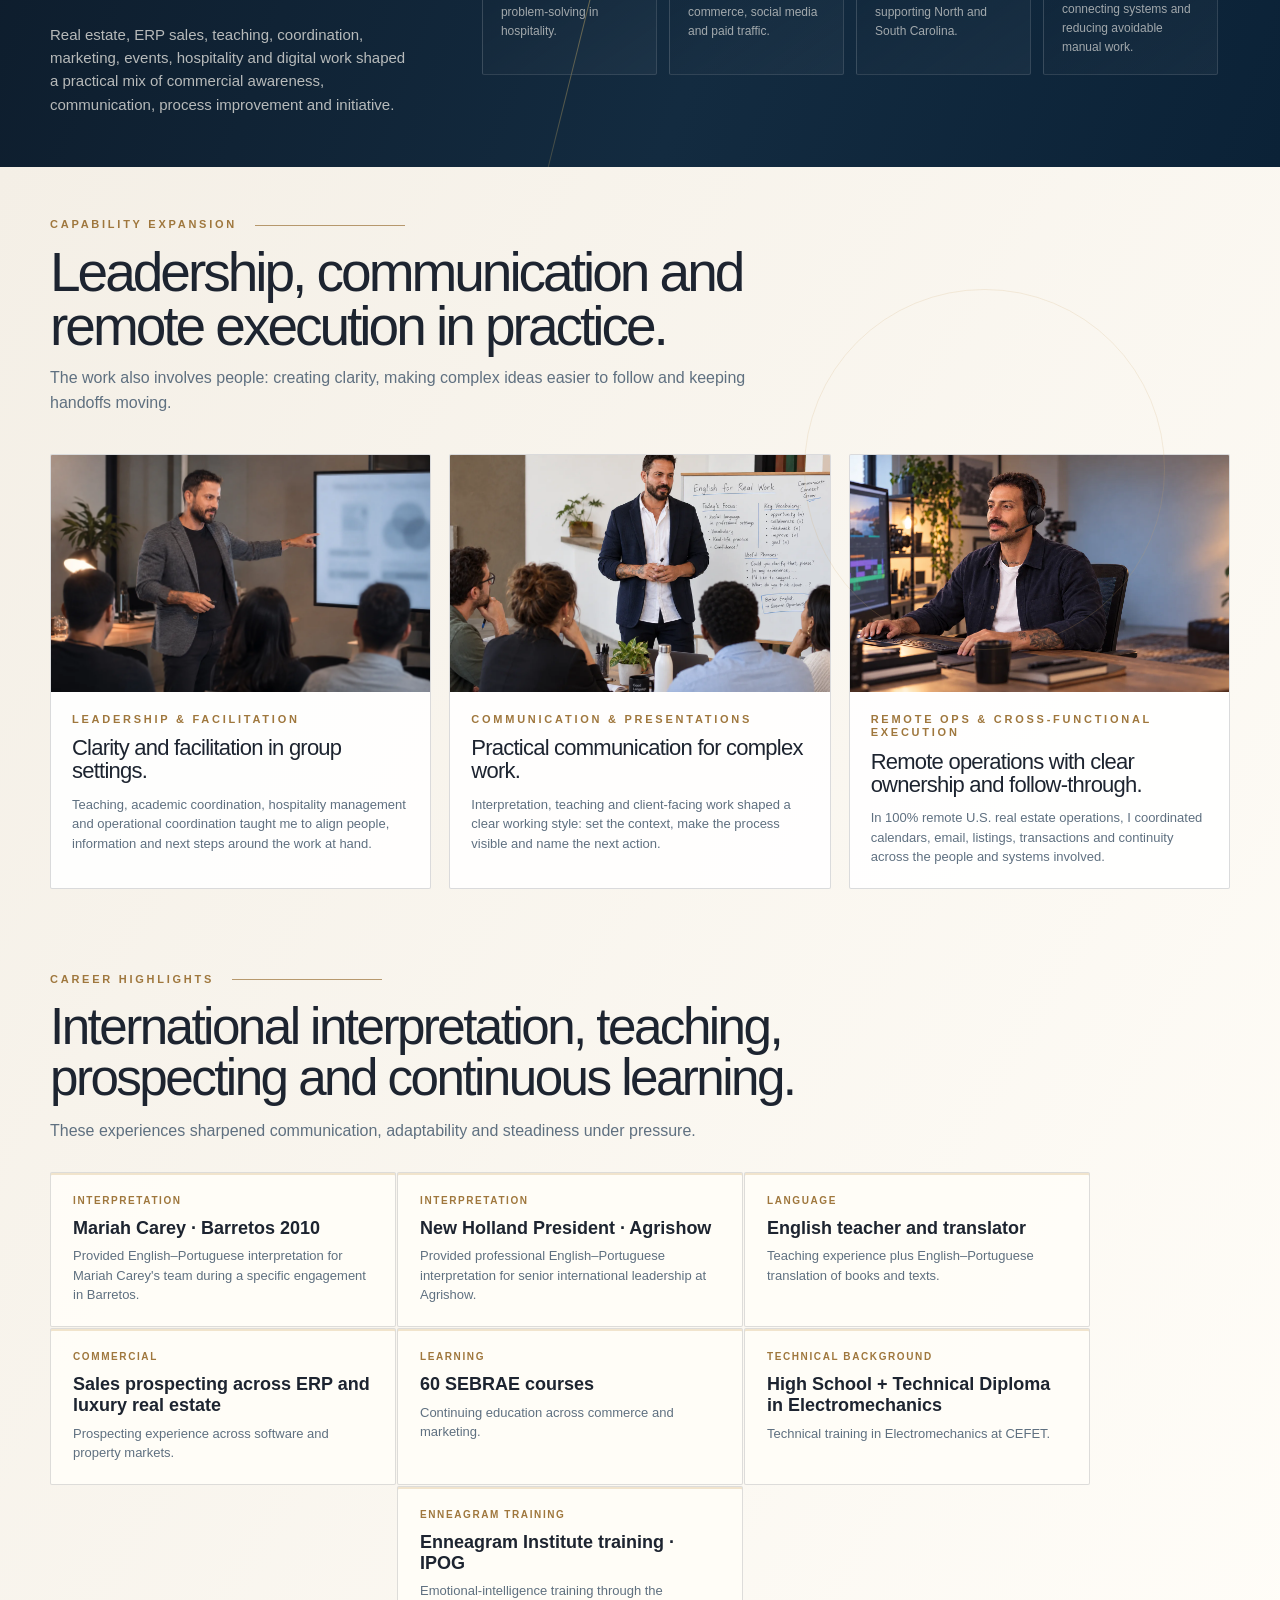
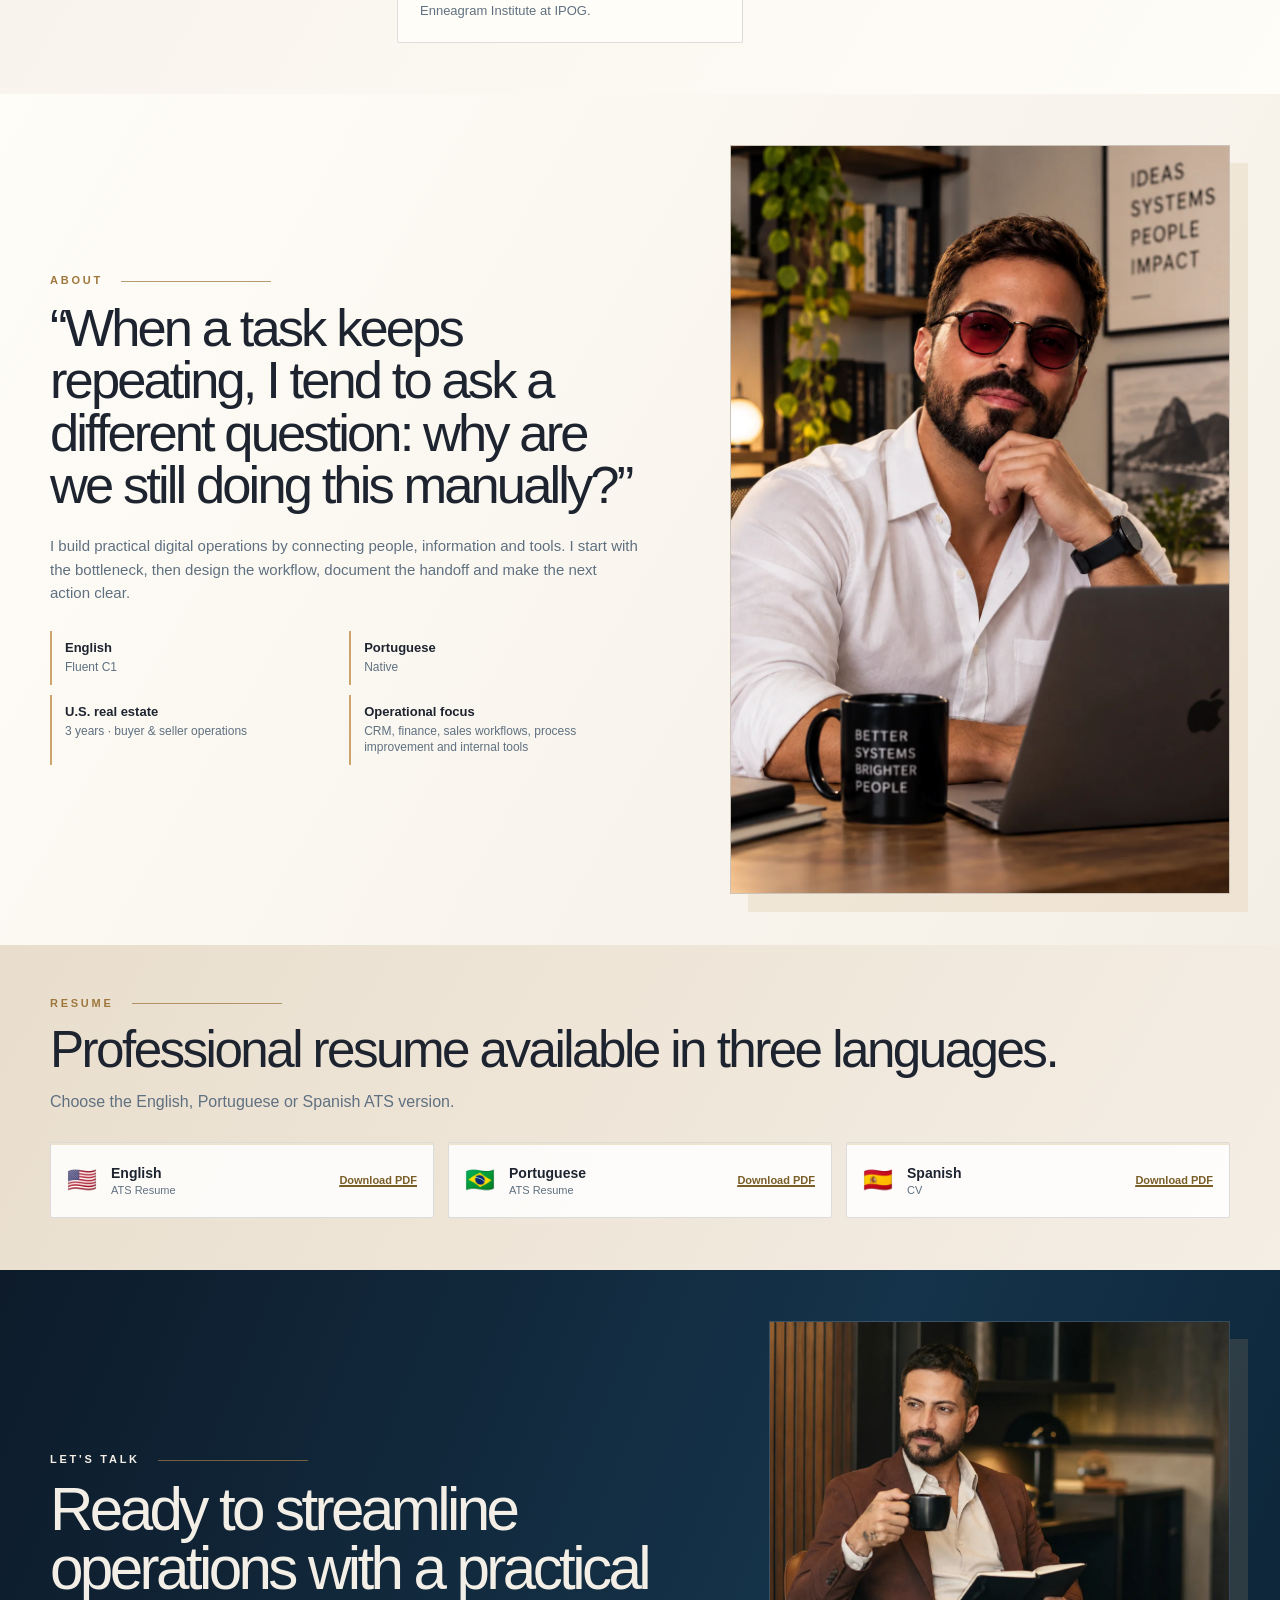
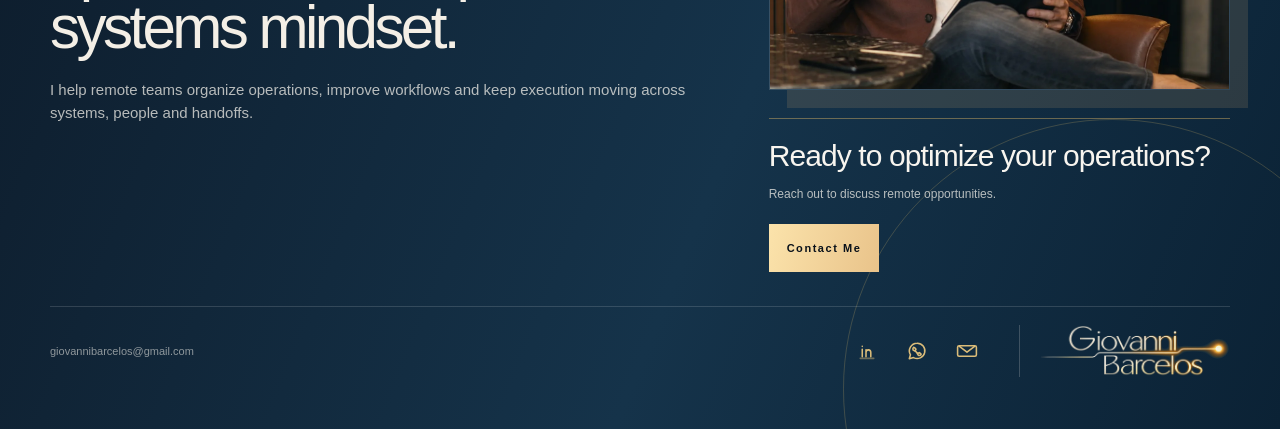
==== commit 597a4bc6: "feat(portfolio): integrate mobile hero panels and rising flare R11" ====
--- a/index.html
+++ b/index.html
@@ -516,7 +516,7 @@
 @media(max-width:620px){.remote-copy{padding:58px 7% 44px}.remote-title{font-size:clamp(43px,13vw,60px)}.remote-body{font-size:15px}.remote-evidence{grid-template-columns:1fr}.remote-evidence-item+.remote-evidence-item{padding-left:0;border-left:0;border-top:1px solid rgba(248,245,239,.10)}.remote-signature i{display:none}.remote-signature{gap:10px 18px}}
 
 </style>
-  <link rel="stylesheet" href="portfolio.css?v=hero-mobile-refinement-r1-20261114" />
+  <link rel="stylesheet" href="portfolio.css?v=mobile-art-r11-20261116" />
   <link rel="preload" as="image" href="assets/optimized/remote/REMOTE_MASTER_FOREGROUND_RIGHT_SHOULDER_20260928.webp" type="image/webp" fetchpriority="high" />
   <link rel="preload" as="image" href="assets/optimized/layers/HERO_STATIC_DESKTOP_EN_20261113.webp" fetchpriority="high" />
   <link rel="preload" as="image" href="assets/optimized/layers/HERO_STATIC_TABLET_EN_20261114.webp" fetchpriority="high" />
@@ -532,24 +532,102 @@
     <div class="stage">
       <img class="hero-static-scene" src="assets/optimized/layers/HERO_STATIC_DESKTOP_EN_20261113.webp" alt="" fetchpriority="high" decoding="async" />
       <img class="hero-static-scene-tablet" src="assets/optimized/layers/HERO_STATIC_TABLET_EN_20261114.webp" alt="" fetchpriority="high" decoding="async" />
-      <img class="hero-static-scene-mobile" src="assets/optimized/layers/HERO_STATIC_MOBILE_APPROVED_20261113.png" alt="" fetchpriority="high" decoding="async" />
-      <img class="hero-static-light-path" src="assets/optimized/effects/alternates/HERO_LIGHT_PATH_RESTORED_BELOW_AUTOMATION_20260926.png" alt="" aria-hidden="true" fetchpriority="high" decoding="async" />
-      <div class="hero-static-panels" aria-label="Hero operating principles">
-        <div class="hero-static-panel hero-static-panel-progress">
-          <strong data-i18n="hero.panelProgressTitle">To Progress</strong>
-          <ul>
-            <li data-i18n="hero.panelProgress1">Clarity</li>
-            <li data-i18n="hero.panelProgress2">Automation</li>
-            <li data-i18n="hero.panelProgress3">Efficiency</li>
-            <li data-i18n="hero.panelProgress4">Scalability</li>
-            <li data-i18n="hero.panelProgress5">Freedom</li>
-          </ul>
-        </div>
-        <div class="hero-static-panel hero-static-panel-systems">
-          <strong data-i18n="hero.panelSystemsTitle">Better systems</strong>
-          <span data-i18n="hero.panelSystemsSubtitle">Bigger possibilities</span>
+      <div class="hero-static-mobile-canvas">
+        <img class="hero-static-scene-mobile" src="assets/optimized/layers/HERO_STATIC_MOBILE_APPROVED_20261113.png" alt="" aria-hidden="true" fetchpriority="high" decoding="async" />
+        <div class="hero-static-panels" role="group" aria-label="Hero operating principles">
+          <div class="hero-static-panel hero-static-panel-progress">
+            <strong data-i18n="hero.panelProgressTitle">Progress</strong>
+            <svg class="hero-panel-illustration hero-panel-flow" viewBox="0 0 120 86" preserveAspectRatio="none" aria-hidden="true" focusable="false">
+              <defs>
+                <linearGradient id="heroFlowR9" x1="0" y1="1" x2="1" y2="0">
+                  <stop offset="0" stop-color="#59c9f4" /><stop offset=".52" stop-color="#f6cb6c" /><stop offset="1" stop-color="#fff3b9" />
+                </linearGradient>
+                <radialGradient id="heroFlowFieldR10" cx=".68" cy=".52" r=".76">
+                  <stop offset="0" stop-color="#3e9dbb" stop-opacity=".19" /><stop offset="1" stop-color="#032b41" stop-opacity="0" />
+                </radialGradient>
+              </defs>
+              <rect class="hero-flow-field" width="120" height="86" fill="url(#heroFlowFieldR10)" />
+              <path class="hero-flow-grid" d="M0 15H120M0 34H120M0 53H120M0 72H120M22 0V86M47 0V86M72 0V86M97 0V86" />
+              <path class="hero-flow-horizon" d="M0 78H120" />
+              <path class="hero-flow-track" d="M21 66H30L43 55H58L76 35H94L111 18H116" />
+              <path class="hero-flow-signal" d="M21 66H30L43 55H58L76 35H94L111 18H116" />
+              <circle class="hero-flow-node" cx="21" cy="66" r="3" /><circle class="hero-flow-node" cx="43" cy="55" r="3.5" />
+              <circle class="hero-flow-node" cx="76" cy="35" r="3.5" /><circle class="hero-flow-node hero-flow-final" cx="111" cy="18" r="4" />
+            </svg>
+            <ul>
+              <li data-i18n="hero.panelProgress1">Clarity</li>
+              <li data-i18n="hero.panelProgress2">Automation</li>
+              <li data-i18n="hero.panelProgress3">Efficiency</li>
+              <li data-i18n="hero.panelProgress4">Scalability</li>
+              <li data-i18n="hero.panelProgress5">Freedom</li>
+            </ul>
+          </div>
+          <div class="hero-static-panel hero-static-panel-systems">
+            <strong data-i18n="hero.panelSystemsTitle">Systems</strong>
+            <svg class="hero-panel-illustration hero-panel-modules" viewBox="0 0 120 68" preserveAspectRatio="none" aria-hidden="true" focusable="false">
+              <defs>
+                <linearGradient id="heroSystemsR9" x1="0" y1="0" x2="1" y2="1">
+                  <stop offset="0" stop-color="#8eddfb" /><stop offset=".5" stop-color="#f9d77f" /><stop offset="1" stop-color="#fff1af" />
+                </linearGradient>
+                <radialGradient id="heroSystemFieldR10" cx=".52" cy=".5" r=".74">
+                  <stop offset="0" stop-color="#3c9cbb" stop-opacity=".25" /><stop offset="1" stop-color="#063044" stop-opacity="0" />
+                </radialGradient>
+              </defs>
+              <rect class="hero-module-field" width="120" height="68" fill="url(#heroSystemFieldR10)" />
+              <path class="hero-module-grid" d="M0 16H120M0 34H120M0 52H120M24 0V68M60 0V68M96 0V68" />
+              <path class="hero-modules-circuit" d="M4 34H40M80 34H116M60 10V3M60 58V65" />
+              <path class="hero-module-packets" d="M4 34H40M80 34H116" />
+              <circle class="hero-module-terminal" cx="15" cy="34" r="10" />
+              <circle class="hero-module-terminal" cx="105" cy="34" r="10" />
+              <path class="hero-module-glyph" d="M10 30H20M10 34H20M10 38H20M101 34H109M105 30L109 34L105 38" />
+              <circle class="hero-module-orbit" cx="60" cy="34" r="24" />
+              <circle class="hero-module-core" cx="60" cy="34" r="16" />
+              <circle class="hero-module-inner" cx="60" cy="34" r="9" />
+              <circle class="hero-module-spark" cx="60" cy="34" r="4.5" />
+              <circle class="hero-module-data" cx="40" cy="34" r="2.5" />
+              <circle class="hero-module-data" cx="80" cy="34" r="2.5" />
+            </svg>
+            <span data-i18n="hero.panelSystemsSubtitle">Bigger possibilities</span>
+          </div>
         </div>
       </div>
+      <img class="hero-static-light-path" src="assets/optimized/effects/alternates/HERO_LIGHT_PATH_RESTORED_BELOW_AUTOMATION_20260926.png" alt="" aria-hidden="true" fetchpriority="high" decoding="async" />
+      <svg class="hero-rising-light-path" viewBox="0 0 1000 420" preserveAspectRatio="none" aria-hidden="true" focusable="false">
+        <defs>
+          <linearGradient id="heroRisingLightGradient" x1="0" y1="0" x2="1" y2="0">
+            <stop offset="0" stop-color="#d6a54c" stop-opacity=".28" />
+            <stop offset=".22" stop-color="#f3cc73" stop-opacity=".86" />
+            <stop offset=".58" stop-color="#fff0ac" stop-opacity="1" />
+            <stop offset=".84" stop-color="#f3c15d" stop-opacity=".82" />
+            <stop offset="1" stop-color="#d6a54c" stop-opacity=".18" />
+          </linearGradient>
+          <filter id="heroRisingLightBlur" x="-20%" y="-80%" width="140%" height="260%">
+            <feGaussianBlur stdDeviation="8" />
+          </filter>
+          <linearGradient id="heroMobileRouteR11" x1="0%" y1="0%" x2="100%" y2="0%">
+            <stop offset="0" stop-color="#e1b263" stop-opacity=".58" />
+            <stop offset=".34" stop-color="#f2cc7b" stop-opacity=".9" />
+            <stop offset=".7" stop-color="#f6d48a" stop-opacity="1" />
+            <stop offset="1" stop-color="#fff0b4" stop-opacity="1" />
+          </linearGradient>
+          <radialGradient id="heroMobileFlareR11" cx="50%" cy="50%" r="50%">
+            <stop offset="0" stop-color="#fffbed" stop-opacity="1" />
+            <stop offset=".20" stop-color="#ffedb1" stop-opacity=".92" />
+            <stop offset=".5" stop-color="#f3c76b" stop-opacity=".32" />
+            <stop offset="1" stop-color="#e9ad52" stop-opacity="0" />
+          </radialGradient>
+        </defs>
+        <path class="hero-rising-light-path-glow hero-rising-light-path-tablet" pathLength="1000" d="M -40 400 H 420 L 500 360 H 700 L 850 90 H 1040" />
+        <path class="hero-rising-light-path-line hero-rising-light-path-tablet" pathLength="1000" d="M -40 400 H 420 L 500 360 H 700 L 850 90 H 1040" />
+        <path class="hero-rising-light-path-glow hero-rising-light-path-mobile" pathLength="1000" d="M -40 400 H 510 L 590 350 H 924 L 836 66" />
+        <path class="hero-rising-light-path-line hero-rising-light-path-mobile" pathLength="1000" d="M -40 400 H 510 L 590 350 H 924 L 836 66" />
+        <g class="hero-mobile-flare hero-rising-light-path-mobile" transform="translate(836 66)" aria-hidden="true">
+          <circle class="hero-mobile-flare-halo" r="56" fill="url(#heroMobileFlareR11)" />
+          <path class="hero-mobile-flare-rays" d="M-58 0H58M0 -63V63M-35 -35L35 35M-35 35L35 -35" />
+          <circle class="hero-mobile-flare-ring" r="18" />
+          <circle class="hero-mobile-flare-core" r="8" />
+        </g>
+      </svg>
       <!-- One localized raster owns the full hero scene at each breakpoint. -->
       <div class="hero-copy" data-layer="hero-ui">
         <p class="eyebrow" data-i18n="hero.kicker">SYSTEMS FOR A MORE HUMAN TOMORROW</p>
@@ -608,6 +686,11 @@
       </div>
     </div>
     <img class="remote-master-foreground-repair" src="assets/remote/REMOTE_MASTER_FOREGROUND_RESTORE_NO_PANEL_20260930.png" alt="" aria-hidden="true" loading="eager" fetchpriority="high" decoding="sync" />
+    <div class="remote-ops-panel" aria-label="U.S. operations context">
+      <div class="remote-panel-title"><strong data-rv4="panelTitle">OPERATIONS</strong><span data-rv4="panelRegion">NORTH + SOUTH CAROLINA</span></div>
+      <div class="remote-context-list" data-rv4="contexts"><span>REAL ESTATE</span><span>OPERATIONS</span><span>CRM</span><span>CLIENT SUPPORT</span><span>MARKETING</span><span>COORDINATION</span></div>
+      <div class="remote-panel-commitment" data-rv4="commitment">DIFFERENT PLACES.<br>SAME COMMITMENT.</div>
+    </div>
   </figure>
   <div class="remote-v4-copy">
     <p class="remote-kicker" data-i18n="remote.kicker">REMOTE WORK</p>
@@ -617,11 +700,6 @@
       <p data-i18n="remote.body2"></p>
       <p data-i18n="remote.body3"></p>
     </div>
-  </div>
-  <div class="remote-ops-panel" aria-label="U.S. operations context">
-    <div class="remote-panel-title"><strong data-rv4="panelTitle">U.S. OPERATIONS</strong><span data-rv4="panelRegion">NORTH + SOUTH CAROLINA</span></div>
-    <div class="remote-context-list" data-rv4="contexts"><span>REAL ESTATE</span><span>OPERATIONS</span><span>CRM</span><span>CLIENT SUPPORT</span><span>MARKETING</span><span>COORDINATION</span></div>
-    <div class="remote-panel-commitment" data-rv4="commitment">DIFFERENT PLACES.<br>SAME COMMITMENT.</div>
   </div>
 </section>
 <div class="remote-to-capabilities" aria-hidden="true">
@@ -944,6 +1022,6 @@
 });
 // Language runtime consolidated in portfolio-runtime.js
 </script>
-  <script src="portfolio-runtime.js?v=localized-panel-loading-v4-20261114"></script>
+  <script src="portfolio-runtime.js?v=viewport-swipe-r1-20261116"></script>
 </body>
 </html>
--- a/portfolio.css
+++ b/portfolio.css
@@ -664,6 +664,263 @@
     height: 100svh;
     min-height: 100svh;
     max-height: none;
+  }
+}
+
+@media (max-width: 1100px) {
+  html body main section#top.hero.hero-static-master .hero-rising-light-path-mobile {
+    display: none !important;
+  }
+
+  html[lang^="pt"] .remote-v4-media .remote-ops-panel,
+  html[lang^="es"] .remote-v4-media .remote-ops-panel {
+    display: grid !important;
+    position: absolute !important;
+    top: 7% !important;
+    right: 4% !important;
+    left: auto !important;
+    width: 43% !important;
+    height: 27% !important;
+    min-height: 0 !important;
+    padding: 0 !important;
+    margin: 0 !important;
+    box-sizing: border-box !important;
+    place-items: center !important;
+  }
+}
+
+@media (min-width: 721px) and (max-width: 1100px) {
+  html[lang^="pt"] .remote-v4-media .remote-ops-panel,
+  html[lang^="es"] .remote-v4-media .remote-ops-panel {
+    top: 6% !important;
+    right: 4% !important;
+    width: 34% !important;
+    height: 27% !important;
+  }
+}
+
+/* SCROLL ROOT REPAIR R1 — keep one vertical scroll owner. A snap container
+   on both html and body traps touch scrolling between the hero plates. */
+@media (max-width: 1100px) {
+  html:root {
+    overflow-y: auto !important;
+    overscroll-behavior-y: auto !important;
+    scroll-snap-type: none !important;
+  }
+
+  html:root body {
+    overflow: visible !important;
+    overflow-x: visible !important;
+    overscroll-behavior-y: auto !important;
+    scroll-snap-type: none !important;
+  }
+
+  html:root body main section#top.hero.hero-static-master,
+  html:root body main section#remote-work.remote-v4 {
+    scroll-snap-align: none !important;
+    scroll-snap-stop: normal !important;
+  }
+
+  html:root body main section#top.hero.hero-static-master,
+  html:root body main section#top.hero.hero-static-master > .stage {
+    overflow: visible !important;
+    pointer-events: none !important;
+  }
+}
+
+/* HERO NARROW COMPOSITION R4 — one readable plate in the empty upper-right
+   quadrant. The stepped light route stays entirely above the portrait. */
+@media (max-width: 1100px) {
+  html body main section#top.hero.hero-static-master .hero-static-panel-systems {
+    display: none !important;
+  }
+
+  html body main section#top.hero.hero-static-master .hero-static-panels::after {
+    content: "" !important;
+    position: absolute !important;
+    z-index: 0 !important;
+    display: none !important;
+    pointer-events: none !important;
+  }
+
+  html body main section#top.hero.hero-static-master .hero-static-mobile-canvas .hero-static-panel-progress {
+    z-index: 1 !important;
+    display: none !important;
+    place-items: center !important;
+    align-content: center !important;
+  }
+}
+
+@media (min-width: 721px) and (max-width: 1100px) {
+  html body main section#top.hero.hero-static-master .hero-copy {
+    width: 45% !important;
+    max-width: 360px !important;
+  }
+
+  html body main section#top.hero.hero-static-master .hero-rising-light-path {
+    top: 7% !important;
+    height: 35% !important;
+  }
+
+  html body main section#top.hero.hero-static-master .hero-static-panel-progress {
+    top: 5% !important;
+    left: 73% !important;
+    width: 21% !important;
+    height: 44% !important;
+    border-color: rgba(244, 202, 104, .58) !important;
+    border-radius: 18px !important;
+    background: linear-gradient(160deg, rgba(7, 26, 40, .86), rgba(15, 34, 43, .91)) !important;
+    backdrop-filter: blur(14px) saturate(1.04) !important;
+    -webkit-backdrop-filter: blur(14px) saturate(1.04) !important;
+  }
+
+  html body main section#top.hero.hero-static-master .hero-static-panel-progress strong {
+    font-size: clamp(13px, 2vw, 20px) !important;
+  }
+}
+
+@media (max-width: 720px) {
+  html body main section#top.hero.hero-static-master .hero-rising-light-path-tablet {
+    display: none !important;
+  }
+
+  html body main section#top.hero.hero-static-master .hero-rising-light-path-mobile {
+    display: block !important;
+  }
+
+  html body main section#top.hero.hero-static-master .hero-rising-light-path-glow {
+    stroke-width: 10 !important;
+    opacity: .58 !important;
+  }
+
+  html body main section#top.hero.hero-static-master .hero-rising-light-path-line {
+    stroke-width: 2.5 !important;
+  }
+
+  html body main section#top.hero.hero-static-master .hero-rising-light-path {
+    top: 7% !important;
+    height: 34% !important;
+  }
+
+  html body main section#top.hero.hero-static-master .hero-copy {
+    position: absolute !important;
+    top: clamp(102px, 13svh, 116px) !important;
+    left: 5.5% !important;
+    width: 78% !important;
+    max-width: 360px !important;
+    padding: 0 !important;
+  }
+
+  html body main section#top.hero.hero-static-master .hero-copy h1 {
+    font-size: clamp(44px, 12vw, 58px) !important;
+    line-height: .98 !important;
+  }
+
+  html[lang^="es"] body main section#top.hero.hero-static-master .hero-copy h1 {
+    font-size: clamp(39px, 10.2vw, 50px) !important;
+  }
+
+  html body main section#top.hero.hero-static-master .hero-copy .eyebrow {
+    margin-bottom: 11px !important;
+  }
+
+  html body main section#top.hero.hero-static-master .hero-copy .support {
+    margin-top: 14px !important;
+    max-width: 34ch !important;
+    font-size: clamp(14px, 3.65vw, 16px) !important;
+  }
+
+  html body main section#top.hero.hero-static-master .hero-static-mobile-canvas .hero-static-panels::after {
+    top: 39.2% !important;
+    left: 66.8% !important;
+    width: 33.5% !important;
+    height: 26.8% !important;
+    border-radius: 28px !important;
+    background: linear-gradient(148deg, rgba(7, 29, 46, .98), rgba(8, 41, 57, .98)) !important;
+    box-shadow: none !important;
+    filter: none !important;
+  }
+
+  html body main section#top.hero.hero-static-master .hero-static-mobile-canvas .hero-static-panel-progress {
+    top: 15.8% !important;
+    left: 77.5% !important;
+    width: 20.5% !important;
+    height: 11.5% !important;
+  }
+
+  html body main section#top.hero.hero-static-master .hero-static-mobile-canvas .hero-static-panel-progress strong {
+    font-size: clamp(12px, 3.35vw, 16px) !important;
+  }
+}
+
+@media (min-width: 721px) and (max-width: 1100px) {
+  .hero.hero-static-master .stage .hero-static-panel {
+    background: rgba(5, 24, 39, .98) !important;
+    backdrop-filter: none !important;
+    -webkit-backdrop-filter: none !important;
+  }
+}
+
+@media (max-width: 1100px) {
+  html body main .remote-work .remote-v4-media .remote-ops-panel::before {
+    background: rgba(7, 27, 43, .94) !important;
+    border-color: rgba(248, 224, 172, .78) !important;
+  }
+}
+
+@media (min-width: 721px) and (max-width: 1100px) {
+  html body main section#remote-work.remote-work.remote-v4 {
+    display: flex !important;
+    flex-direction: column !important;
+    height: 100dvh !important;
+    min-height: 100dvh !important;
+    max-height: 100dvh !important;
+    padding-top: 82px !important;
+    overflow: hidden !important;
+  }
+
+  html body main section#remote-work.remote-work.remote-v4 .remote-v4-media {
+    flex: 0 0 36% !important;
+    height: auto !important;
+    min-height: 0 !important;
+    margin: 0 !important;
+  }
+
+  html body main section#remote-work.remote-work.remote-v4 .remote-v4-copy {
+    flex: 1 1 64% !important;
+    min-height: 0 !important;
+    padding: 24px 5% 14px !important;
+    overflow: hidden !important;
+  }
+
+  html body main section#remote-work.remote-work.remote-v4 .remote-title {
+    margin-bottom: 14px !important;
+    font-size: clamp(30px, 4.2vw, 42px) !important;
+    line-height: .94 !important;
+  }
+
+  html body main section#remote-work.remote-work.remote-v4 .remote-title > span {
+    white-space: nowrap !important;
+  }
+
+  html body main section#remote-work.remote-work.remote-v4 .remote-body {
+    max-width: none !important;
+    font-size: clamp(12px, 1.25vw, 14px) !important;
+    line-height: 1.32 !important;
+  }
+}
+
+@media (max-width: 1100px) {
+  html body main section#remote-work.remote-work.remote-v4 .remote-panel-title {
+    transform: none !important;
+    top: 0 !important;
+    left: 0 !important;
+    width: 100% !important;
+    max-width: none !important;
+    height: 100% !important;
+    display: grid !important;
+    place-items: center !important;
+    text-align: center !important;
   }
 }
 
@@ -4199,6 +4456,74 @@
   .remote-to-capabilities { display: none !important; }
 }
 
+@media (max-width: 720px) and (max-aspect-ratio: 941 / 1672) {
+  .hero.hero-static-master .hero-static-mobile-canvas {
+    transform: translateX(-60%) !important;
+  }
+}
+
+/* TABLET PLATE OVERRIDES R1 — keep the live copy clear of the tablet raster,
+   move the Remote panel into its own right-hand lane, and crop the approved
+   Remote photograph before its baked-in cream transition. */
+@media (min-width: 721px) and (max-width: 1100px) {
+  .hero.hero-static-master .hero-copy {
+    top: 18% !important;
+    left: 5% !important;
+    width: 31% !important;
+    max-width: 260px !important;
+  }
+
+  .hero.hero-static-master #hero-title {
+    font-size: clamp(36px, 5.2vw, 44px) !important;
+    line-height: .98 !important;
+  }
+
+  .hero.hero-static-master .hero-copy .support {
+    max-width: 220px !important;
+  }
+
+  .remote-v4-master {
+    inset: -16% 0 auto !important;
+    height: 170% !important;
+    object-position: 35% 30% !important;
+    transform: none !important;
+  }
+
+  .remote-panel-reference {
+    top: 4% !important;
+    right: 3% !important;
+    left: auto !important;
+    width: 42% !important;
+    max-width: none !important;
+    transform: none !important;
+  }
+}
+
+@media (max-width: 1100px) {
+  .remote-v4-master {
+    inset: -10% 0 auto !important;
+    height: 160% !important;
+  }
+}
+
+/* Dynamic viewport correction: mobile browser chrome can make svh shorter
+   than the visible layout viewport. The plates must still occupy the actual
+   screen, with the ticker closing the Hero and Remote beginning immediately. */
+@supports (height: 100dvh) {
+  @media (max-width: 1100px) {
+    .hero.hero-static-master,
+    .remote-work.remote-v4 {
+      height: 100dvh !important;
+      min-height: 100dvh !important;
+      max-height: 100dvh !important;
+    }
+
+    .hero.hero-static-master .stage {
+      height: 100% !important;
+    }
+  }
+}
+
 @media (max-width: 620px) {
   .remote-v4-media { aspect-ratio: 10 / 9 !important; }
   .remote-panel-reference { inset: 8% 11% auto 11% !important; width: 78% !important; }
@@ -4874,6 +5199,577 @@
   .remote-v4-copy { padding-left: 20px !important; padding-right: 20px !important; }
 }
 
+/* VIEWPORT COMPOSITION RESET R1
+   The Hero and Remote Work sections are two deliberate viewport plates on
+   narrow screens. The mobile raster and its live panel copy share one
+   coordinate plane; the ticker is the hard lower edge of the Hero plate; the
+   Remote plate owns one complete swipe instead of spilling into the next one. */
+@media (max-width: 1100px) {
+  html,
+  body {
+    scroll-snap-type: y mandatory !important;
+    overscroll-behavior-y: contain !important;
+  }
+
+  .hero.hero-static-master,
+  .remote-work.remote-v4 {
+    scroll-snap-align: start !important;
+    scroll-snap-stop: always !important;
+  }
+}
+
+@media (min-width: 721px) and (max-width: 1100px) {
+  .hero.hero-static-master {
+    position: relative !important;
+    width: 100% !important;
+    height: 100svh !important;
+    min-height: 100svh !important;
+    max-height: 100svh !important;
+    overflow: hidden !important;
+  }
+
+  .hero.hero-static-master .stage {
+    position: absolute !important;
+    inset: 0 !important;
+    width: 100% !important;
+    height: 100% !important;
+    min-height: 0 !important;
+  }
+
+  .hero.hero-static-master .hero-static-scene-tablet {
+    display: block !important;
+    object-fit: cover !important;
+    object-position: center center !important;
+  }
+
+  .hero.hero-static-master .hero-copy {
+    top: clamp(108px, 15svh, 158px) !important;
+    left: 5% !important;
+    width: 38% !important;
+    max-width: 410px !important;
+  }
+
+  .hero.hero-static-master .ticker {
+    bottom: 0 !important;
+    height: 62px !important;
+    min-height: 62px !important;
+  }
+
+  .remote-work.remote-v4 {
+    display: flex !important;
+    flex-direction: column !important;
+    width: 100% !important;
+    height: 100svh !important;
+    min-height: 100svh !important;
+    max-height: 100svh !important;
+    box-sizing: border-box !important;
+    padding: 82px 0 0 !important;
+    scroll-margin-top: 0 !important;
+    overflow: hidden !important;
+    background: #082238 !important;
+  }
+
+  .remote-v4-media {
+    position: relative !important;
+    inset: auto !important;
+    order: 1 !important;
+    flex: 0 0 48% !important;
+    width: 100% !important;
+    height: auto !important;
+    min-height: 0 !important;
+    margin: 0 !important;
+    overflow: hidden !important;
+  }
+
+  .remote-v4-master {
+    position: absolute !important;
+    inset: -7% 0 auto !important;
+    width: 100% !important;
+    height: 121% !important;
+    max-width: none !important;
+    object-fit: cover !important;
+    object-position: center 34% !important;
+    transform: none !important;
+    filter: brightness(.86) contrast(1.04) saturate(.90) !important;
+  }
+
+  .remote-v4-media::after {
+    background: linear-gradient(180deg, rgba(5,19,32,.34), transparent 42%, rgba(5,19,32,.08)) !important;
+  }
+
+  .remote-panel-reference {
+    top: 7% !important;
+    right: 5% !important;
+    width: 55% !important;
+    height: auto !important;
+    transform: none !important;
+  }
+
+  .remote-v4-copy {
+    position: relative !important;
+    inset: auto !important;
+    order: 2 !important;
+    flex: 1 1 52% !important;
+    width: 100% !important;
+    max-width: none !important;
+    min-height: 0 !important;
+    margin: 0 !important;
+    padding: 34px 5% 30px !important;
+    overflow: hidden !important;
+    background: #082238 !important;
+  }
+
+  .remote-v4 .remote-title {
+    max-width: 13ch !important;
+    margin-bottom: 18px !important;
+    font-size: clamp(42px, 5.6vw, 62px) !important;
+    line-height: .96 !important;
+  }
+
+  .remote-v4 .remote-body {
+    max-width: 620px !important;
+    font-size: clamp(12px, 1.45vw, 15px) !important;
+    line-height: 1.43 !important;
+  }
+
+  .remote-v4 .remote-body p { margin-bottom: 9px !important; }
+  .remote-v4 .remote-values,
+  .remote-to-capabilities { display: none !important; }
+}
+
+@media (max-width: 720px) {
+  .hero.hero-static-master {
+    position: relative !important;
+    width: 100% !important;
+    height: 100svh !important;
+    min-height: 100svh !important;
+    max-height: 100svh !important;
+    overflow: hidden !important;
+  }
+
+  .hero.hero-static-master .stage {
+    position: absolute !important;
+    inset: 0 !important;
+    width: 100% !important;
+    height: 100% !important;
+    min-height: 0 !important;
+    max-height: none !important;
+    overflow: hidden !important;
+  }
+
+  /* The raster and the live panel copy are one portrait artboard. At wide
+     phone/tablet ratios the artboard is width-bound and crops only its top
+     and bottom; at tall ratios it is height-bound and crops only its sides.
+     In both cases the percentages below remain image-native. */
+  .hero.hero-static-master .hero-static-mobile-canvas {
+    display: block !important;
+    position: absolute !important;
+    z-index: 1 !important;
+    top: 50% !important;
+    left: 0 !important;
+    width: 100% !important;
+    height: auto !important;
+    aspect-ratio: 941 / 1672 !important;
+    transform: translateY(-50%) !important;
+    overflow: visible !important;
+  }
+
+  .hero.hero-static-master .hero-static-scene-mobile {
+    position: absolute !important;
+    inset: 0 !important;
+    z-index: 1 !important;
+    display: block !important;
+    width: 100% !important;
+    height: 100% !important;
+    max-width: none !important;
+    object-fit: fill !important;
+    object-position: center !important;
+  }
+
+  @media (max-aspect-ratio: 941 / 1672) {
+    .hero.hero-static-master .hero-static-mobile-canvas {
+      top: 0 !important;
+      left: 50% !important;
+      width: auto !important;
+      height: 100% !important;
+      transform: translateX(-50%) !important;
+    }
+  }
+
+  .hero.hero-static-master .hero-static-scene,
+  .hero.hero-static-master .hero-static-scene-tablet {
+    display: none !important;
+  }
+
+  .hero.hero-static-master .stage::after { z-index: 5 !important; }
+
+  .hero.hero-static-master .hero-static-light-path {
+    left: -18% !important;
+    top: 56% !important;
+    z-index: 8 !important;
+    display: block !important;
+    width: 136% !important;
+    height: 24% !important;
+    object-fit: fill !important;
+    opacity: .58 !important;
+    filter: saturate(.78) brightness(.74) !important;
+    mix-blend-mode: screen !important;
+    animation: hero-static-path-rise 7.2s cubic-bezier(.22, .72, .28, 1) infinite alternate !important;
+  }
+
+  .hero.hero-static-master .hero-copy {
+    position: absolute !important;
+    z-index: 25 !important;
+    top: clamp(102px, 14svh, 132px) !important;
+    left: 7% !important;
+    width: 58% !important;
+    max-width: 330px !important;
+    margin: 0 !important;
+    padding: 0 !important;
+  }
+
+  .hero.hero-static-master .hero-copy .eyebrow {
+    width: max-content !important;
+    max-width: none !important;
+    margin: 0 0 14px !important;
+    white-space: nowrap !important;
+    font-size: clamp(7px, 1.9vw, 10px) !important;
+    line-height: 1 !important;
+    letter-spacing: .09em !important;
+  }
+
+  .hero.hero-static-master .hero-copy h1 {
+    max-width: none !important;
+    font-size: clamp(42px, 10.8vw, 58px) !important;
+    line-height: .95 !important;
+    letter-spacing: -.064em !important;
+  }
+
+  .hero.hero-static-master .hero-copy .support {
+    max-width: 31ch !important;
+    margin-top: 17px !important;
+    font-size: clamp(12px, 3.45vw, 16px) !important;
+    line-height: 1.42 !important;
+  }
+
+  /* Panels use the native coordinates of the approved 941x1672 raster. The
+     text cannot drift onto the image because its containing block is the
+     raster itself, not the viewport. */
+  .hero.hero-static-master .hero-static-mobile-canvas .hero-static-panels {
+    position: absolute !important;
+    inset: 0 !important;
+    z-index: 20 !important;
+    display: block !important;
+    pointer-events: none !important;
+    color: rgba(248, 247, 239, .94) !important;
+    font-family: "Avenir Next", Avenir, "Helvetica Neue", Helvetica, Arial, sans-serif !important;
+    text-shadow: 0 1px 7px rgba(0, 0, 0, .72) !important;
+  }
+
+  .hero.hero-static-master .hero-static-mobile-canvas .hero-static-panel {
+    position: absolute !important;
+    left: auto !important;
+    right: auto !important;
+    display: flex !important;
+    box-sizing: border-box !important;
+    overflow: hidden !important;
+    margin: 0 !important;
+    padding: 7% 8% !important;
+    border: 0 !important;
+    background: transparent !important;
+  }
+
+  .hero.hero-static-master .hero-static-mobile-canvas .hero-static-panel strong,
+  .hero.hero-static-master .hero-static-mobile-canvas .hero-static-panel span,
+  .hero.hero-static-master .hero-static-mobile-canvas .hero-static-panel li {
+    display: block !important;
+    margin: 0 !important;
+    padding: 0 !important;
+    color: inherit !important;
+    font-family: inherit !important;
+    font-weight: 500 !important;
+    text-transform: none !important;
+  }
+
+  .hero.hero-static-master .hero-static-mobile-canvas .hero-static-panel-progress {
+    top: 41.8% !important;
+    left: 69.9% !important;
+    width: 26.7% !important;
+    height: 11.6% !important;
+    flex-direction: column !important;
+    align-items: flex-start !important;
+  }
+
+  .hero.hero-static-master .hero-static-mobile-canvas .hero-static-panel-progress strong {
+    max-width: 100% !important;
+    font-size: clamp(7px, 1.7vw, 11px) !important;
+    line-height: 1.08 !important;
+    letter-spacing: -.02em !important;
+  }
+
+  .hero.hero-static-master .hero-static-mobile-canvas .hero-static-panel-progress ul {
+    display: grid !important;
+    gap: clamp(2px, .55vw, 5px) !important;
+    width: 100% !important;
+    margin: clamp(5px, 1vw, 8px) 0 0 !important;
+    padding: 0 !important;
+    list-style: none !important;
+  }
+
+  .hero.hero-static-master .hero-static-mobile-canvas .hero-static-panel-progress li {
+    display: flex !important;
+    align-items: center !important;
+    gap: clamp(3px, .65vw, 5px) !important;
+    min-width: 0 !important;
+    font-size: clamp(6px, 1.38vw, 9px) !important;
+    line-height: 1.03 !important;
+    white-space: nowrap !important;
+  }
+
+  .hero.hero-static-master .hero-static-mobile-canvas .hero-static-panel-progress li::before {
+    content: "" !important;
+    flex: 0 0 auto !important;
+    width: clamp(3px, .65vw, 5px) !important;
+    height: clamp(3px, .65vw, 5px) !important;
+    border-radius: 50% !important;
+    background: #f8d676 !important;
+    box-shadow: 0 0 7px rgba(248, 214, 118, .76) !important;
+  }
+
+  .hero.hero-static-master .hero-static-mobile-canvas .hero-static-panel-systems {
+    top: 54.9% !important;
+    left: 72.5% !important;
+    width: 24.1% !important;
+    height: 8.6% !important;
+    flex-direction: column !important;
+    justify-content: center !important;
+    align-items: flex-start !important;
+    padding-top: 5% !important;
+    padding-bottom: 5% !important;
+  }
+
+  .hero.hero-static-master .hero-static-mobile-canvas .hero-static-panel-systems strong {
+    max-width: 100% !important;
+    font-size: clamp(6px, 1.55vw, 10px) !important;
+    line-height: 1.05 !important;
+    white-space: nowrap !important;
+  }
+
+  .hero.hero-static-master .hero-static-mobile-canvas .hero-static-panel-systems span {
+    margin-top: clamp(2px, .4vw, 4px) !important;
+    color: rgba(248, 247, 239, .76) !important;
+    font-size: clamp(5px, 1.18vw, 8px) !important;
+    line-height: 1.05 !important;
+    white-space: nowrap !important;
+  }
+
+  .hero.hero-static-master .ticker {
+    position: absolute !important;
+    z-index: 50 !important;
+    right: 0 !important;
+    bottom: 0 !important;
+    left: 0 !important;
+    width: 100% !important;
+    height: 56px !important;
+    min-height: 56px !important;
+    max-height: 56px !important;
+    padding: 0 14px !important;
+    overflow: hidden !important;
+    contain: paint !important;
+    background: rgba(5, 22, 36, .46) !important;
+    border-top: 1px solid rgba(244, 195, 104, .34) !important;
+    border-bottom: 1px solid rgba(244, 195, 104, .14) !important;
+    backdrop-filter: blur(16px) saturate(1.14) !important;
+    -webkit-backdrop-filter: blur(16px) saturate(1.14) !important;
+  }
+
+  .hero.hero-static-master .ticker-label,
+  .hero.hero-static-master .signature { display: none !important; }
+
+  .hero.hero-static-master .ticker-track-wrap {
+    display: flex !important;
+    align-items: center !important;
+    justify-content: center !important;
+    width: 100% !important;
+    min-width: 0 !important;
+    max-width: 100% !important;
+    height: 100% !important;
+    overflow: hidden !important;
+    contain: paint !important;
+    -webkit-mask-image: linear-gradient(90deg, transparent, #000 12%, #000 88%, transparent) !important;
+    mask-image: linear-gradient(90deg, transparent, #000 12%, #000 88%, transparent) !important;
+  }
+
+  .hero.hero-static-master .ticker-track {
+    width: max-content !important;
+    min-width: max-content !important;
+    align-items: center !important;
+    color: rgba(249, 247, 242, .90) !important;
+    font-size: 10px !important;
+    line-height: 1 !important;
+    animation: gb-ticker-loop 34s linear infinite !important;
+  }
+
+  .remote-work.remote-v4 {
+    display: flex !important;
+    flex-direction: column !important;
+    width: 100% !important;
+    height: 100svh !important;
+    min-height: 100svh !important;
+    max-height: 100svh !important;
+    box-sizing: border-box !important;
+    padding: 74px 0 0 !important;
+    scroll-margin-top: 0 !important;
+    margin: 0 !important;
+    overflow: hidden !important;
+    background: #082238 !important;
+  }
+
+  .remote-v4-media {
+    position: relative !important;
+    inset: auto !important;
+    order: 1 !important;
+    flex: 0 0 48% !important;
+    width: 100% !important;
+    height: auto !important;
+    min-height: 0 !important;
+    margin: 0 !important;
+    overflow: hidden !important;
+    background: #082238 !important;
+    isolation: isolate !important;
+  }
+
+  .remote-v4-media picture {
+    position: absolute !important;
+    inset: 0 !important;
+    z-index: 0 !important;
+    display: block !important;
+    width: 100% !important;
+    height: 100% !important;
+    overflow: hidden !important;
+  }
+
+  .remote-v4-master {
+    position: absolute !important;
+    inset: -9% 0 auto !important;
+    z-index: 0 !important;
+    display: block !important;
+    width: 100% !important;
+    height: 126% !important;
+    max-width: none !important;
+    object-fit: cover !important;
+    object-position: 35% 30% !important;
+    transform: none !important;
+    transform-origin: center center !important;
+    filter: brightness(.86) contrast(1.04) saturate(.90) !important;
+  }
+
+  .remote-v4-media::after {
+    content: "" !important;
+    position: absolute !important;
+    inset: 0 !important;
+    z-index: 1 !important;
+    display: block !important;
+    pointer-events: none !important;
+    background: linear-gradient(180deg, rgba(5,19,32,.30), transparent 48%, rgba(5,19,32,.08)) !important;
+  }
+
+  .remote-v4-media::before,
+  .remote-v4-left-shade,
+  .remote-panel-original,
+  .remote-panel-map-forensic,
+  .remote-master-foreground-repair,
+  .remote-master-foreground-restore {
+    display: none !important;
+  }
+
+  .remote-panel-reference {
+    top: 7% !important;
+    right: 2% !important;
+    left: auto !important;
+    z-index: 3 !important;
+    width: 42% !important;
+    height: auto !important;
+    aspect-ratio: 1550 / 1015 !important;
+    margin: 0 !important;
+    overflow: visible !important;
+    transform: none !important;
+    filter: drop-shadow(0 10px 18px rgba(2,14,25,.34)) !important;
+  }
+
+  .remote-ops-panel,
+  html[lang^="pt"] .remote-ops-panel,
+  html[lang^="es"] .remote-ops-panel { display: none !important; }
+
+  .remote-v4-copy {
+    position: relative !important;
+    inset: auto !important;
+    order: 2 !important;
+    flex: 1 1 52% !important;
+    width: 100% !important;
+    max-width: none !important;
+    min-height: 0 !important;
+    margin: 0 !important;
+    padding: clamp(24px, 4.2svh, 38px) 7% 24px !important;
+    overflow: hidden !important;
+    background: #082238 !important;
+    isolation: isolate !important;
+  }
+
+  .remote-v4-copy::before { display: none !important; }
+  .remote-v4-copy > * { position: relative !important; z-index: 1 !important; }
+
+  .remote-v4 .remote-kicker {
+    display: flex !important;
+    align-items: center !important;
+    gap: 13px !important;
+    margin: 0 0 13px !important;
+    color: #f2c35b !important;
+    font-size: 9px !important;
+    line-height: 1 !important;
+    letter-spacing: .22em !important;
+  }
+
+  .remote-v4 .remote-kicker::after {
+    width: 78px !important;
+    height: 1px !important;
+    background: linear-gradient(90deg, #f2c35b, transparent) !important;
+  }
+
+  .remote-v4 .remote-title {
+    width: 100% !important;
+    max-width: none !important;
+    margin: 0 0 16px !important;
+    color: #fbfaf5 !important;
+    font-size: clamp(30px, 8.35vw, 42px) !important;
+    font-weight: 400 !important;
+    line-height: .98 !important;
+    letter-spacing: -.055em !important;
+    text-wrap: balance !important;
+  }
+
+  .remote-v4 .remote-title > span {
+    display: block !important;
+    max-width: none !important;
+    white-space: nowrap !important;
+  }
+
+  .remote-v4 .remote-body {
+    width: 100% !important;
+    max-width: none !important;
+    color: rgba(248,250,248,.88) !important;
+    font-size: clamp(12px, 3.25vw, 14px) !important;
+    line-height: 1.38 !important;
+    letter-spacing: normal !important;
+    text-shadow: none !important;
+  }
+
+  .remote-v4 .remote-body p { margin: 0 !important; }
+  .remote-v4 .remote-body p:nth-child(n + 2) { display: none !important; }
+  .remote-v4 .remote-values,
+  .remote-to-capabilities { display: none !important; }
+}
+
 /* FINAL HERO RASTER AUTHORITY — desktop/tablet use complete localized scenes;
    mobile uses the exact approved portrait composition. No background, subject,
    chair, desk or panel layers remain in the hero DOM. */
@@ -5340,3 +6236,987 @@
     background: none !important;
   }
 }
+
+/* FINAL VIEWPORT PLATE OVERRIDES R2 — last in cascade by design. */
+@supports (height: 100dvh) {
+  @media (max-width: 1100px) {
+    .hero.hero-static-master,
+    .remote-work.remote-v4 {
+      height: 100dvh !important;
+      min-height: 100dvh !important;
+      max-height: 100dvh !important;
+    }
+
+    .hero.hero-static-master .stage { height: 100% !important; }
+  }
+}
+
+@media (max-width: 720px) {
+  .hero.hero-static-master .hero-static-mobile-canvas {
+    display: block !important;
+    position: absolute !important;
+    z-index: 1 !important;
+    top: 50% !important;
+    left: 0 !important;
+    width: 100% !important;
+    height: auto !important;
+    aspect-ratio: 941 / 1672 !important;
+    transform: translateY(-50%) !important;
+    overflow: visible !important;
+  }
+
+  @media (max-aspect-ratio: 941 / 1672) {
+    .hero.hero-static-master .hero-static-mobile-canvas {
+      top: 0 !important;
+      left: 50% !important;
+      width: auto !important;
+      height: 100% !important;
+      transform: translateX(-50%) !important;
+    }
+  }
+
+  .hero.hero-static-master .hero-static-scene-mobile {
+    position: absolute !important;
+    inset: 0 !important;
+    display: block !important;
+    width: 100% !important;
+    height: 100% !important;
+    object-fit: fill !important;
+  }
+
+  .hero.hero-static-master .hero-static-mobile-canvas .hero-static-panels {
+    position: absolute !important;
+    inset: 0 !important;
+    z-index: 20 !important;
+    display: block !important;
+    pointer-events: none !important;
+  }
+
+  .hero.hero-static-master .hero-static-mobile-canvas .hero-static-panel-progress {
+    top: 41.8% !important;
+    left: 69.9% !important;
+    right: auto !important;
+    width: 26.7% !important;
+    height: 11.6% !important;
+  }
+
+  .hero.hero-static-master .hero-static-mobile-canvas .hero-static-panel-systems {
+    top: 54.9% !important;
+    left: 72.5% !important;
+    right: auto !important;
+    width: 24.1% !important;
+    height: 8.6% !important;
+  }
+
+  .hero.hero-static-master .ticker {
+    right: 0 !important;
+    bottom: 0 !important;
+    left: 0 !important;
+    width: 100% !important;
+    max-width: 100% !important;
+    height: 56px !important;
+    min-height: 56px !important;
+    max-height: 56px !important;
+    overflow: hidden !important;
+    contain: paint !important;
+  }
+
+  .remote-work.remote-v4 {
+    display: flex !important;
+    flex-direction: column !important;
+    box-sizing: border-box !important;
+    padding: 74px 0 0 !important;
+    margin: 0 !important;
+    scroll-margin-top: 0 !important;
+    overflow: hidden !important;
+    background: #082238 !important;
+  }
+
+  .remote-v4-media {
+    position: relative !important;
+    inset: auto !important;
+    order: 1 !important;
+    flex: 0 0 48% !important;
+    width: 100% !important;
+    height: auto !important;
+    min-height: 0 !important;
+    margin: 0 !important;
+    overflow: hidden !important;
+  }
+
+  .remote-v4-master {
+    position: absolute !important;
+    /* The approved master carries a cream fade in its lower ~30%.  The
+       Remote plate must end on the photograph, so the image extends below
+       the media window and the media clips before that source fade begins. */
+    inset: -12% 0 auto !important;
+    width: 100% !important;
+    height: 170% !important;
+    object-fit: cover !important;
+    object-position: 35% 30% !important;
+    transform: none !important;
+  }
+
+  .remote-panel-reference {
+    top: 7% !important;
+    right: 2% !important;
+    width: 42% !important;
+    transform: none !important;
+  }
+
+  .remote-v4-copy {
+    position: relative !important;
+    inset: auto !important;
+    order: 2 !important;
+    flex: 1 1 52% !important;
+    width: 100% !important;
+    max-width: none !important;
+    min-height: 0 !important;
+    margin: 0 !important;
+    padding: clamp(24px, 4.2svh, 38px) 7% 24px !important;
+    overflow: hidden !important;
+    background: #082238 !important;
+  }
+
+  .remote-v4 .remote-title {
+    max-width: none !important;
+    width: 100% !important;
+    font-size: clamp(30px, 8.35vw, 42px) !important;
+  }
+
+  .remote-v4 .remote-title > span { white-space: nowrap !important; }
+  .remote-v4 .remote-body { width: 100% !important; max-width: none !important; }
+  .remote-v4 .remote-body p:nth-child(n + 2),
+  .remote-v4 .remote-values,
+  .remote-to-capabilities { display: none !important; }
+}
+
+/* TABLET PLATE OVERRIDES R1 — final cascade position. */
+@media (min-width: 721px) and (max-width: 1100px) {
+  .hero.hero-static-master .hero-copy {
+    top: 18% !important;
+    left: 5% !important;
+    width: 31% !important;
+    max-width: 260px !important;
+  }
+
+  .hero.hero-static-master #hero-title {
+    font-size: clamp(36px, 5.2vw, 44px) !important;
+    line-height: .98 !important;
+  }
+
+  .hero.hero-static-master .hero-copy .support {
+    max-width: 220px !important;
+  }
+
+  .remote-v4-master {
+    inset: -16% 0 auto !important;
+    height: 170% !important;
+    object-position: 35% 30% !important;
+    transform: none !important;
+  }
+
+  .remote-panel-reference {
+    top: 4% !important;
+    right: 3% !important;
+    left: auto !important;
+    width: 42% !important;
+    max-width: none !important;
+    transform: none !important;
+  }
+}
+
+@media (max-width: 720px) and (max-aspect-ratio: 941 / 1672) {
+  .hero.hero-static-master .hero-static-mobile-canvas {
+    transform: translateX(-60%) !important;
+  }
+}
+
+/* MOBILE PANEL FIT — padding is viewport-relative so translated panel copy
+   cannot overflow the native glass bounds in any of the three languages. */
+@media (max-width: 720px) {
+  .hero.hero-static-master .hero-static-mobile-canvas .hero-static-panel {
+    padding: clamp(4px, 1.1vw, 8px) clamp(5px, 1.4vw, 10px) !important;
+  }
+
+  .hero.hero-static-master .hero-static-mobile-canvas .hero-static-panel-progress strong {
+    font-size: clamp(6px, 1.75vw, 9px) !important;
+  }
+
+  .hero.hero-static-master .hero-static-mobile-canvas .hero-static-panel-progress ul {
+    gap: clamp(1px, .35vw, 2px) !important;
+    margin-top: clamp(2px, .6vw, 4px) !important;
+  }
+
+  .hero.hero-static-master .hero-static-mobile-canvas .hero-static-panel-progress li {
+    gap: clamp(2px, .45vw, 4px) !important;
+    font-size: clamp(5px, 1.2vw, 7px) !important;
+    line-height: 1 !important;
+  }
+
+  .hero.hero-static-master .hero-static-mobile-canvas .hero-static-panel-systems strong {
+    font-size: clamp(6px, 1.45vw, 8px) !important;
+  }
+
+  .hero.hero-static-master .hero-static-mobile-canvas .hero-static-panel-systems span {
+    margin-top: clamp(1px, .35vw, 3px) !important;
+    font-size: clamp(4px, 1vw, 6px) !important;
+  }
+}
+
+/* VISUAL CORRECTION R3 — breakpoint panels and stepped light path.
+   The narrow plates use short live labels over the approved glass surfaces;
+   the light is a real rising route, not a translated raster diagonal. */
+.hero-rising-light-path {
+  position: absolute !important;
+  display: none !important;
+  pointer-events: none !important;
+  overflow: visible !important;
+}
+
+.hero-rising-light-path-glow,
+.hero-rising-light-path-line {
+  fill: none !important;
+  stroke: url(#heroRisingLightGradient) !important;
+  stroke-linecap: round !important;
+  stroke-linejoin: round !important;
+  vector-effect: non-scaling-stroke !important;
+}
+
+.hero-rising-light-path-glow {
+  stroke-width: 18 !important;
+  opacity: .72 !important;
+  stroke-dasharray: 170 830 !important;
+  animation: hero-rising-light-flow 7.6s linear infinite !important;
+  filter: url(#heroRisingLightBlur) !important;
+}
+
+.hero-rising-light-path-line {
+  stroke-width: 3 !important;
+  opacity: .86 !important;
+  stroke-dasharray: none !important;
+  animation: none !important;
+}
+
+@keyframes hero-rising-light-flow {
+  from { stroke-dashoffset: 0; }
+  to { stroke-dashoffset: -1000; }
+}
+
+@media (max-width: 1100px) {
+  .hero.hero-static-master .hero-static-light-path,
+  .hero.hero-static-master .hero-static-mobile-light-path {
+    display: none !important;
+  }
+
+  .hero.hero-static-master .hero-rising-light-path {
+    display: block !important;
+    z-index: 8 !important;
+    left: 0 !important;
+    top: 21% !important;
+    width: 100% !important;
+    height: 46% !important;
+    opacity: .78 !important;
+  }
+
+  .hero.hero-static-master .hero-static-panels {
+    position: absolute !important;
+    inset: 0 !important;
+    z-index: 20 !important;
+    display: block !important;
+    pointer-events: none !important;
+    color: rgba(250, 248, 239, .98) !important;
+    font-family: "Avenir Next", Avenir, "Helvetica Neue", Helvetica, Arial, sans-serif !important;
+    text-shadow: 0 1px 9px rgba(0, 0, 0, .88) !important;
+  }
+
+  .hero.hero-static-master .hero-static-panel {
+    box-sizing: border-box !important;
+    display: grid !important;
+    place-items: center !important;
+    align-content: center !important;
+    overflow: hidden !important;
+    margin: 0 !important;
+    padding: 0 5px !important;
+    border: 1px solid rgba(244, 202, 104, .34) !important;
+    border-radius: 12px !important;
+    background: rgba(5, 24, 39, .40) !important;
+    backdrop-filter: blur(2px) saturate(1.05) !important;
+    -webkit-backdrop-filter: blur(2px) saturate(1.05) !important;
+    text-align: center !important;
+  }
+
+  .hero.hero-static-master .hero-static-panel strong {
+    display: block !important;
+    max-width: 100% !important;
+    margin: 0 !important;
+    padding: 0 !important;
+    color: inherit !important;
+    font-family: inherit !important;
+    font-size: clamp(11px, 2.8vw, 18px) !important;
+    font-weight: 650 !important;
+    line-height: 1 !important;
+    letter-spacing: .025em !important;
+    white-space: nowrap !important;
+  }
+
+  .hero.hero-static-master .hero-static-panel ul,
+  .hero.hero-static-master .hero-static-panel span {
+    display: none !important;
+  }
+}
+
+/* Tablet uses the complete 16:9 raster without a cover crop. The live labels
+   sit over the same panel bounds and mask the unreadable baked microcopy. */
+@media (min-width: 721px) and (max-width: 1100px) {
+  .hero.hero-static-master .hero-static-scene-tablet {
+    object-fit: fill !important;
+    object-position: center !important;
+  }
+
+  .hero.hero-static-master .hero-static-panel-progress {
+    position: absolute !important;
+    top: 6.2% !important;
+    left: 75.5% !important;
+    width: 17.2% !important;
+    height: 30.5% !important;
+  }
+
+  .hero.hero-static-master .hero-static-panel-systems {
+    position: absolute !important;
+    top: 39.6% !important;
+    left: 77% !important;
+    width: 14.3% !important;
+    height: 12.4% !important;
+  }
+
+  .hero.hero-static-master .hero-static-panel strong {
+    font-size: clamp(13px, 2.3vw, 22px) !important;
+  }
+}
+
+/* Mobile panel coordinates remain tied to the approved 941x1672 artboard. */
+@media (max-width: 720px) {
+  .hero.hero-static-master .hero-static-mobile-canvas .hero-static-panel-progress {
+    top: 41.8% !important;
+    left: 69.4% !important;
+    width: 27.2% !important;
+    height: 11.6% !important;
+  }
+
+  .hero.hero-static-master .hero-static-mobile-canvas .hero-static-panel-systems {
+    top: 54.9% !important;
+    left: 72.1% !important;
+    width: 24.8% !important;
+    height: 8.7% !important;
+  }
+
+  .hero.hero-static-master .hero-static-mobile-canvas .hero-static-panel strong {
+    font-size: clamp(11px, 3.1vw, 15px) !important;
+  }
+}
+
+/* Remote narrow plates use the real live panel with one localized, centered
+   word. The old composite is hidden here because its baked labels cannot be
+   enlarged or reflowed without becoming illegible. */
+@media (max-width: 1100px) {
+  .remote-v4-media .remote-panel-reference,
+  .remote-v4-media .remote-panel-original,
+  .remote-v4-media .remote-panel-map-forensic,
+  .remote-v4-media .remote-master-foreground-repair {
+    display: none !important;
+  }
+
+  .remote-v4-media .remote-ops-panel {
+    display: grid !important;
+    position: absolute !important;
+    z-index: 6 !important;
+    top: 7% !important;
+    right: 4% !important;
+    left: auto !important;
+    width: 43% !important;
+    height: 27% !important;
+    min-height: 0 !important;
+    padding: 0 !important;
+    margin: 0 !important;
+    box-sizing: border-box !important;
+    place-items: center !important;
+    color: #f7f4e9 !important;
+    filter: drop-shadow(0 12px 22px rgba(2, 14, 25, .34)) !important;
+  }
+
+  .remote-v4-media .remote-ops-panel::before {
+    inset: 0 !important;
+    border: 1px solid rgba(248, 224, 172, .62) !important;
+    border-radius: 14px !important;
+    background: rgba(7, 27, 43, .68) !important;
+    backdrop-filter: blur(7px) saturate(1.08) !important;
+    -webkit-backdrop-filter: blur(7px) saturate(1.08) !important;
+  }
+
+  .remote-v4-media .remote-ops-panel::after,
+  .remote-v4-media .remote-panel-title span,
+  .remote-v4-media .remote-context-list,
+  .remote-v4-media .remote-panel-commitment {
+    display: none !important;
+  }
+
+  .remote-v4-media .remote-panel-title {
+    position: relative !important;
+    z-index: 1 !important;
+    display: grid !important;
+    place-items: center !important;
+    width: 100% !important;
+    height: 100% !important;
+    padding: 0 5px !important;
+    text-align: center !important;
+  }
+
+  .remote-v4-media .remote-panel-title strong {
+    display: block !important;
+    color: #fff4c8 !important;
+    font-size: clamp(12px, 3.2vw, 21px) !important;
+    font-weight: 700 !important;
+    line-height: 1 !important;
+    letter-spacing: .06em !important;
+    white-space: nowrap !important;
+    text-shadow: 0 0 10px rgba(250, 205, 100, .42) !important;
+  }
+}
+
+@media (min-width: 721px) and (max-width: 1100px) {
+  .remote-v4-media .remote-ops-panel {
+    top: 6% !important;
+    right: 4% !important;
+    width: 34% !important;
+    height: 27% !important;
+  }
+}
+
+@media (max-width: 720px) {
+  .hero.hero-static-master .hero-static-mobile-canvas .hero-static-panel {
+    display: grid !important;
+    place-items: center !important;
+    align-content: center !important;
+    padding: 0 5px !important;
+    border: 1px solid rgba(244, 202, 104, .34) !important;
+    border-radius: 12px !important;
+    background: rgba(5, 24, 39, .40) !important;
+    backdrop-filter: blur(2px) saturate(1.05) !important;
+    -webkit-backdrop-filter: blur(2px) saturate(1.05) !important;
+    text-align: center !important;
+  }
+
+  .hero.hero-static-master .hero-static-mobile-canvas .hero-static-panel-progress ul,
+  .hero.hero-static-master .hero-static-mobile-canvas .hero-static-panel-systems span {
+    display: none !important;
+  }
+
+  .hero.hero-static-master .hero-static-mobile-canvas .hero-static-panel-progress strong,
+  .hero.hero-static-master .hero-static-mobile-canvas .hero-static-panel-systems strong {
+    display: block !important;
+    max-width: 100% !important;
+    margin: 0 !important;
+    padding: 0 !important;
+    font-size: clamp(11px, 3.1vw, 15px) !important;
+    font-weight: 650 !important;
+    line-height: 1 !important;
+    letter-spacing: .025em !important;
+    white-space: nowrap !important;
+  }
+}
+
+@media (max-width: 1100px) {
+  html[lang^="pt"] .remote-v4-media .remote-ops-panel,
+  html[lang^="es"] .remote-v4-media .remote-ops-panel {
+    display: grid !important;
+    position: absolute !important;
+    top: 7% !important;
+    right: 4% !important;
+    left: auto !important;
+    width: 43% !important;
+    height: 27% !important;
+    min-height: 0 !important;
+    padding: 0 !important;
+    margin: 0 !important;
+    box-sizing: border-box !important;
+    place-items: center !important;
+  }
+}
+
+@media (min-width: 721px) and (max-width: 1100px) {
+  html[lang^="pt"] .remote-v4-media .remote-ops-panel,
+  html[lang^="es"] .remote-v4-media .remote-ops-panel {
+    top: 6% !important;
+    right: 4% !important;
+    width: 34% !important;
+    height: 27% !important;
+  }
+}
+
+/* MOBILE ART DIRECTION R8 — final cascade by design. */
+@media (max-width: 720px) {
+  html body main section#top.hero.hero-static-master .hero-rising-light-path {
+    top: 11% !important;
+    height: 34% !important;
+  }
+
+  .hero.hero-static-master .hero-static-mobile-canvas .hero-static-panel {
+    grid-template-rows: auto minmax(0, 1fr) !important;
+    gap: clamp(5px, 1.35vw, 8px) !important;
+    padding: clamp(7px, 1.55vw, 10px) !important;
+    box-shadow: inset 0 0 18px rgba(111, 207, 255, .07), 0 12px 30px rgba(1, 12, 23, .22) !important;
+  }
+
+  html body main section#top.hero.hero-static-master .hero-static-panel-progress,
+  html body main section#top.hero.hero-static-master .hero-static-panel-systems {
+    display: grid !important;
+  }
+
+  html body main section#top.hero.hero-static-master .hero-static-mobile-canvas .hero-static-panel-progress {
+    display: grid !important;
+  }
+
+  html body main section#top.hero.hero-static-master .hero-static-mobile-canvas .hero-static-panel-progress {
+    top: 50.7% !important;
+    left: 70.2% !important;
+    width: 26% !important;
+    height: 8.5% !important;
+    padding: 12px 14px !important;
+    border: 0 !important;
+    background: transparent !important;
+    box-shadow: none !important;
+    backdrop-filter: none !important;
+    -webkit-backdrop-filter: none !important;
+  }
+
+  html body main section#top.hero.hero-static-master .hero-static-mobile-canvas .hero-static-panel-progress strong,
+  html body main section#top.hero.hero-static-master .hero-static-mobile-canvas .hero-static-panel-progress ul {
+    display: none !important;
+  }
+
+  html body main section#top.hero.hero-static-master .hero-static-mobile-canvas .hero-static-panel-progress .hero-panel-flow {
+    width: 92% !important;
+    max-height: 58px !important;
+    stroke-width: 2.8 !important;
+    opacity: 1 !important;
+    filter: drop-shadow(0 0 5px rgba(248, 214, 118, .95)) drop-shadow(0 0 11px rgba(88, 202, 255, .36)) !important;
+  }
+
+  .hero.hero-static-master .hero-panel-illustration {
+    display: block !important;
+    width: min(88%, 112px) !important;
+    height: auto !important;
+    max-height: 46px !important;
+    overflow: visible !important;
+    fill: none !important;
+    stroke: #f8d676 !important;
+    stroke-width: 3 !important;
+    stroke-linecap: round !important;
+    stroke-linejoin: round !important;
+    filter: drop-shadow(0 0 5px rgba(248, 214, 118, .82)) !important;
+    opacity: 1 !important;
+  }
+
+  .hero.hero-static-master .hero-panel-flow circle {
+    fill: #fff2bd !important;
+    stroke: #f8d676 !important;
+  }
+
+  .hero.hero-static-master .hero-panel-modules rect {
+    fill: rgba(12, 52, 78, .55) !important;
+  }
+
+  .hero.hero-static-master .hero-static-mobile-canvas .hero-static-panel strong {
+    align-self: end !important;
+    color: #fff0a8 !important;
+    font-family: "Share Tech Mono", "IBM Plex Mono", "Courier New", monospace !important;
+    font-size: clamp(9px, 2.2vw, 11px) !important;
+    font-weight: 700 !important;
+    letter-spacing: .12em !important;
+    text-transform: uppercase !important;
+    text-shadow: 0 0 3px #fff4bf, 0 0 8px rgba(248, 214, 118, .92), 0 0 18px rgba(87, 203, 255, .35) !important;
+  }
+
+  .remote-work.remote-v4 { padding: 0 !important; }
+
+  .remote-work.remote-v4 .remote-v4-media {
+    flex: 0 0 69% !important;
+    overflow: hidden !important;
+  }
+
+  .remote-work.remote-v4 .remote-v4-master {
+    inset: -7% 0 auto !important;
+    width: 100% !important;
+    height: 126% !important;
+    object-fit: cover !important;
+    object-position: 31% 36% !important;
+    transform: none !important;
+  }
+
+  .remote-work.remote-v4 .remote-v4-copy {
+    flex: 1 1 31% !important;
+    padding: clamp(18px, 2.6svh, 24px) 22px 18px !important;
+  }
+
+  html[lang^="es"] .remote-work.remote-v4 .remote-v4-media {
+    flex-basis: 66% !important;
+  }
+
+  html[lang^="es"] .remote-work.remote-v4 .remote-v4-copy {
+    flex-basis: 34% !important;
+    padding-top: clamp(15px, 2.1svh, 19px) !important;
+  }
+
+  .remote-v4-media .remote-ops-panel,
+  html[lang^="pt"] .remote-v4-media .remote-ops-panel,
+  html[lang^="es"] .remote-v4-media .remote-ops-panel { display: none !important; }
+
+  .remote-v4-media .remote-panel-reference {
+    display: block !important;
+    position: absolute !important;
+    z-index: 8 !important;
+    top: 16% !important;
+    right: auto !important;
+    bottom: auto !important;
+    left: 2.5% !important;
+    width: 58% !important;
+    height: auto !important;
+    aspect-ratio: 1550 / 1015 !important;
+    transform: perspective(800px) rotateY(5deg) rotateZ(-1.2deg) !important;
+    transform-origin: left center !important;
+    filter: drop-shadow(0 16px 24px rgba(0, 8, 18, .42)) drop-shadow(0 0 10px rgba(245, 196, 80, .20)) !important;
+    pointer-events: none !important;
+  }
+
+  .remote-v4-media .remote-panel-reference-en,
+  .remote-v4-media .remote-panel-reference-localized,
+  .remote-v4-media .remote-panel-reference-composite {
+    position: absolute !important;
+    inset: 0 !important;
+    width: 100% !important;
+    height: 100% !important;
+    object-fit: contain !important;
+  }
+
+  .remote-v4-media .remote-panel-reference-en { display: block !important; }
+  .remote-v4-media .remote-panel-reference-localized { display: none !important; }
+  html[lang^="pt"] .remote-v4-media .remote-panel-reference-en,
+  html[lang^="es"] .remote-v4-media .remote-panel-reference-en { display: none !important; }
+  html[lang^="pt"] .remote-v4-media .remote-panel-reference-localized,
+  html[lang^="es"] .remote-v4-media .remote-panel-reference-localized { display: block !important; }
+  html[lang^="pt"] .remote-v4-media .remote-panel-reference-pt,
+  html[lang^="es"] .remote-v4-media .remote-panel-reference-es { display: block !important; }
+  html[lang^="pt"] .remote-v4-media .remote-panel-reference-es,
+  html[lang^="es"] .remote-v4-media .remote-panel-reference-pt { display: none !important; }
+}
+
+
+/* MOBILE PANEL R11 | Coordinated raster alignment and protected portrait margins.
+   No inner panel/frame, no additional overlay, no desktop/tablet change. */
+@media (max-width: 720px) {
+  html body main section#top.hero.hero-static-master .hero-static-mobile-canvas .hero-static-panel-progress {
+    top: 43.0% !important;
+    left: 68.5% !important;
+    width: 25.2% !important;
+    height: 10.8% !important;
+    display: block !important;
+    padding: 0 !important;
+    overflow: hidden !important;
+    border: 0 !important;
+    border-radius: 10px !important;
+    clip-path: inset(0 round 10px) !important;
+    background: transparent !important;
+    box-shadow: none !important;
+    backdrop-filter: none !important;
+    -webkit-backdrop-filter: none !important;
+  }
+
+  html body main section#top.hero.hero-static-master .hero-static-mobile-canvas .hero-static-panel-progress strong,
+  html body main section#top.hero.hero-static-master .hero-static-mobile-canvas .hero-static-panel-progress ul {
+    display: none !important;
+  }
+
+  html body main section#top.hero.hero-static-master .hero-static-mobile-canvas .hero-static-panel-progress .hero-panel-flow {
+    display: block !important;
+    width: 100% !important;
+    height: 100% !important;
+    max-width: none !important;
+    max-height: none !important;
+    margin: 0 !important;
+    padding: 0 !important;
+    overflow: hidden !important;
+    opacity: 1 !important;
+    stroke-width: 2.1 !important;
+    filter: none !important;
+  }
+
+  .hero.hero-static-master .hero-panel-flow .hero-flow-field {
+    fill: url(#heroFlowFieldR10) !important;
+    stroke: none !important;
+  }
+
+  .hero.hero-static-master .hero-panel-flow .hero-flow-grid {
+    fill: none !important;
+    stroke: rgba(134, 206, 228, .25) !important;
+    stroke-width: .75 !important;
+    filter: none !important;
+  }
+
+  .hero.hero-static-master .hero-panel-flow .hero-flow-track {
+    fill: none !important;
+    stroke: url(#heroFlowR9) !important;
+    stroke-width: 3 !important;
+    filter: drop-shadow(0 0 2px rgba(250, 220, 139, .85)) !important;
+  }
+
+  .hero.hero-static-master .hero-panel-flow .hero-flow-signal {
+    fill: none !important;
+    stroke: #fff8cf !important;
+    stroke-width: 4.4 !important;
+    stroke-dasharray: 14 170 !important;
+    animation: hero-r10-flow 4.2s linear infinite !important;
+    filter: drop-shadow(0 0 2px rgba(255, 242, 179, .96)) !important;
+  }
+
+  .hero.hero-static-master .hero-panel-flow .hero-flow-node {
+    fill: #fff4ca !important;
+    stroke: #f4c772 !important;
+    stroke-width: 1.3 !important;
+    filter: drop-shadow(0 0 3px rgba(255, 224, 131, .92)) !important;
+  }
+
+  .hero.hero-static-master .hero-panel-flow .hero-flow-final {
+    animation: hero-r10-pulse 2.4s ease-in-out infinite !important;
+  }
+
+  .hero.hero-static-master .hero-panel-flow .hero-flow-horizon {
+    fill: none !important;
+    stroke: rgba(118, 212, 231, .37) !important;
+    stroke-width: .9 !important;
+    stroke-dasharray: 3 6 !important;
+  }
+
+  html body main section#top.hero.hero-static-master .hero-static-mobile-canvas .hero-static-panel-systems {
+    top: 54.9% !important;
+    left: 70.1% !important;
+    width: 23.5% !important;
+    height: 8.5% !important;
+    display: block !important;
+    padding: 0 !important;
+    margin: 0 !important;
+    overflow: hidden !important;
+    border: 0 !important;
+    border-radius: 10px !important;
+    clip-path: inset(0 round 10px) !important;
+    background: transparent !important;
+    box-shadow: none !important;
+    backdrop-filter: none !important;
+    -webkit-backdrop-filter: none !important;
+  }
+
+  html body main section#top.hero.hero-static-master .hero-static-mobile-canvas .hero-static-panel-systems strong,
+  html body main section#top.hero.hero-static-master .hero-static-mobile-canvas .hero-static-panel-systems span {
+    display: none !important;
+  }
+
+  html body main section#top.hero.hero-static-master .hero-static-mobile-canvas .hero-static-panel-systems .hero-panel-modules {
+    display: block !important;
+    width: 100% !important;
+    height: 100% !important;
+    max-width: none !important;
+    max-height: none !important;
+    margin: 0 !important;
+    padding: 0 !important;
+    overflow: hidden !important;
+    filter: none !important;
+    stroke-width: 1.8 !important;
+  }
+
+  .hero.hero-static-master .hero-panel-modules .hero-module-field {
+    fill: url(#heroSystemFieldR10) !important;
+    stroke: none !important;
+  }
+
+  .hero.hero-static-master .hero-panel-modules .hero-module-grid {
+    fill: none !important;
+    stroke: rgba(103, 202, 225, .19) !important;
+    stroke-width: .7 !important;
+  }
+
+  .hero.hero-static-master .hero-panel-modules .hero-modules-circuit {
+    fill: none !important;
+    stroke: url(#heroSystemsR9) !important;
+    stroke-width: 2.3 !important;
+    filter: drop-shadow(0 0 2px rgba(247, 210, 112, .70)) !important;
+  }
+
+  .hero.hero-static-master .hero-panel-modules .hero-module-packets {
+    fill: none !important;
+    stroke: #fff2b6 !important;
+    stroke-width: 3.5 !important;
+    stroke-dasharray: 8 65 !important;
+    animation: hero-r10-circuit 2.8s linear infinite !important;
+    filter: drop-shadow(0 0 3px rgba(251, 220, 132, .83)) !important;
+  }
+
+  .hero.hero-static-master .hero-panel-modules .hero-module-terminal {
+    fill: rgba(15, 70, 95, .57) !important;
+    stroke: #9ce3f9 !important;
+    stroke-width: 2 !important;
+    filter: drop-shadow(0 0 2px rgba(130, 217, 248, .85)) !important;
+  }
+
+  .hero.hero-static-master .hero-panel-modules .hero-module-glyph {
+    fill: none !important;
+    stroke: #ffe6a4 !important;
+    stroke-width: 1.9 !important;
+  }
+
+  .hero.hero-static-master .hero-panel-modules .hero-module-orbit {
+    fill: none !important;
+    stroke: #85dafa !important;
+    stroke-width: 1.7 !important;
+    stroke-dasharray: 4 6 !important;
+    transform-origin: 60px 34px !important;
+    animation: hero-r10-orbit 8s linear infinite !important;
+    filter: drop-shadow(0 0 2px rgba(135, 222, 246, .45)) !important;
+  }
+
+  .hero.hero-static-master .hero-panel-modules .hero-module-core {
+    fill: rgba(10, 69, 93, .57) !important;
+    stroke: url(#heroSystemsR9) !important;
+    stroke-width: 2.8 !important;
+    animation: hero-r10-pulse 2.8s ease-in-out infinite !important;
+    filter: drop-shadow(0 0 4px rgba(255, 222, 134, .68)) !important;
+  }
+
+  .hero.hero-static-master .hero-panel-modules .hero-module-inner {
+    fill: rgba(26, 109, 133, .66) !important;
+    stroke: rgba(159, 234, 253, .75) !important;
+    stroke-width: 1.4 !important;
+  }
+
+  .hero.hero-static-master .hero-panel-modules .hero-module-spark {
+    fill: #fff1b7 !important;
+    stroke: #fff8e3 !important;
+    stroke-width: 1.4 !important;
+    animation: hero-r10-pulse 1.7s ease-in-out infinite !important;
+    filter: drop-shadow(0 0 4px rgba(255, 235, 162, .95)) !important;
+  }
+
+  .hero.hero-static-master .hero-panel-modules .hero-module-data {
+    fill: #96e5fa !important;
+    stroke: none !important;
+    animation: hero-r10-pulse 2.5s ease-in-out infinite alternate !important;
+  }
+}
+
+@keyframes hero-r10-flow {
+  from { stroke-dashoffset: 185; opacity: .45; }
+  40%, 70% { opacity: 1; }
+  to { stroke-dashoffset: 0; opacity: .45; }
+}
+@keyframes hero-r10-circuit {
+  from { stroke-dashoffset: 73; opacity: .28; }
+  45%, 75% { opacity: .98; }
+  to { stroke-dashoffset: 0; opacity: .28; }
+}
+@keyframes hero-r10-orbit {
+  from { transform: rotate(0deg); }
+  to { transform: rotate(360deg); }
+}
+@keyframes hero-r10-pulse {
+  0%, 100% { opacity: .6; }
+  50% { opacity: 1; }
+}
+
+@media (max-width: 720px) and (prefers-reduced-motion: reduce) {
+  html body main section#top.hero.hero-static-master .hero-static-mobile-canvas .hero-flow-signal,
+  html body main section#top.hero.hero-static-master .hero-static-mobile-canvas .hero-flow-final,
+  html body main section#top.hero.hero-static-master .hero-static-mobile-canvas .hero-module-packets,
+  html body main section#top.hero.hero-static-master .hero-static-mobile-canvas .hero-module-orbit,
+  html body main section#top.hero.hero-static-master .hero-static-mobile-canvas .hero-module-core,
+  html body main section#top.hero.hero-static-master .hero-static-mobile-canvas .hero-module-spark,
+  html body main section#top.hero.hero-static-master .hero-static-mobile-canvas .hero-module-data {
+    animation: none !important;
+    opacity: 1 !important;
+  }
+}
+
+
+/* Tall phones center the portrait artboard rather than width-binding it. */
+@media (max-width: 720px) and (max-aspect-ratio: 941/1672) {
+  html body main section#top.hero.hero-static-master .hero-static-mobile-canvas .hero-static-panel-progress {
+    left: 70% !important;
+    top: 41.9% !important;
+    width: 26.4% !important;
+    height: 11.0% !important;
+  }
+  html body main section#top.hero.hero-static-master .hero-static-mobile-canvas .hero-static-panel-systems {
+    left: 72% !important;
+    top: 54.85% !important;
+    width: 24.3% !important;
+    height: 8.05% !important;
+  }
+}
+
+/* The new route rises across the empty upper-right diagonal, then ends
+   in a warm starburst visually related to the wordmark glint. */
+@media (max-width: 720px) {
+  html body main section#top.hero.hero-static-master .hero-mobile-flare {
+    display: block !important;
+    opacity: .95 !important;
+    pointer-events: none !important;
+    overflow: visible !important;
+  }
+  html body main section#top.hero.hero-static-master .hero-mobile-flare-halo {
+    stroke: none !important;
+    animation: hero-r11-flare-breathe 3.8s ease-in-out infinite !important;
+  }
+  html body main section#top.hero.hero-static-master .hero-mobile-flare-rays {
+    stroke: #ffe4a2 !important;
+    stroke-width: 2 !important;
+    stroke-linecap: round !important;
+    fill: none !important;
+    opacity: .78 !important;
+    filter: drop-shadow(0 0 6px rgba(255,222,139,.92)) !important;
+    animation: hero-r11-flare-breathe 4.2s ease-in-out infinite !important;
+  }
+  html body main section#top.hero.hero-static-master .hero-mobile-flare-ring {
+    fill: none !important;
+    stroke: rgba(255,228,166,.68) !important;
+    stroke-width: 1.5 !important;
+  }
+  html body main section#top.hero.hero-static-master .hero-mobile-flare-core {
+    fill: #fffbea !important;
+    stroke: #ffe3a6 !important;
+    stroke-width: 2 !important;
+    filter: drop-shadow(0 0 8px rgba(255,241,176,1)) !important;
+    animation: hero-r11-flare-breathe 3s ease-in-out infinite !important;
+  }
+  html body main section#top.hero.hero-static-master .hero-rising-light-path-glow.hero-rising-light-path-mobile {
+    stroke: url(#heroMobileRouteR11) !important;
+    stroke-width: 13 !important;
+    opacity: .72 !important;
+    filter: blur(5px) !important;
+  }
+  html body main section#top.hero.hero-static-master .hero-rising-light-path-line.hero-rising-light-path-mobile {
+    stroke: url(#heroMobileRouteR11) !important;
+    stroke-width: 2.8 !important;
+    opacity: 1 !important;
+    filter: drop-shadow(0 0 4px rgba(255,223,147,.72)) !important;
+  }
+}
+@keyframes hero-r11-flare-breathe {
+  0%, 100% { opacity: .64; }
+  55% { opacity: 1; }
+}
+@media (max-width: 720px) and (prefers-reduced-motion: reduce) {
+  html body main section#top.hero.hero-static-master .hero-mobile-flare-halo,
+  html body main section#top.hero.hero-static-master .hero-mobile-flare-rays,
+  html body main section#top.hero.hero-static-master .hero-mobile-flare-core {
+    animation: none !important;
+    opacity: 1 !important;
+  }
+}
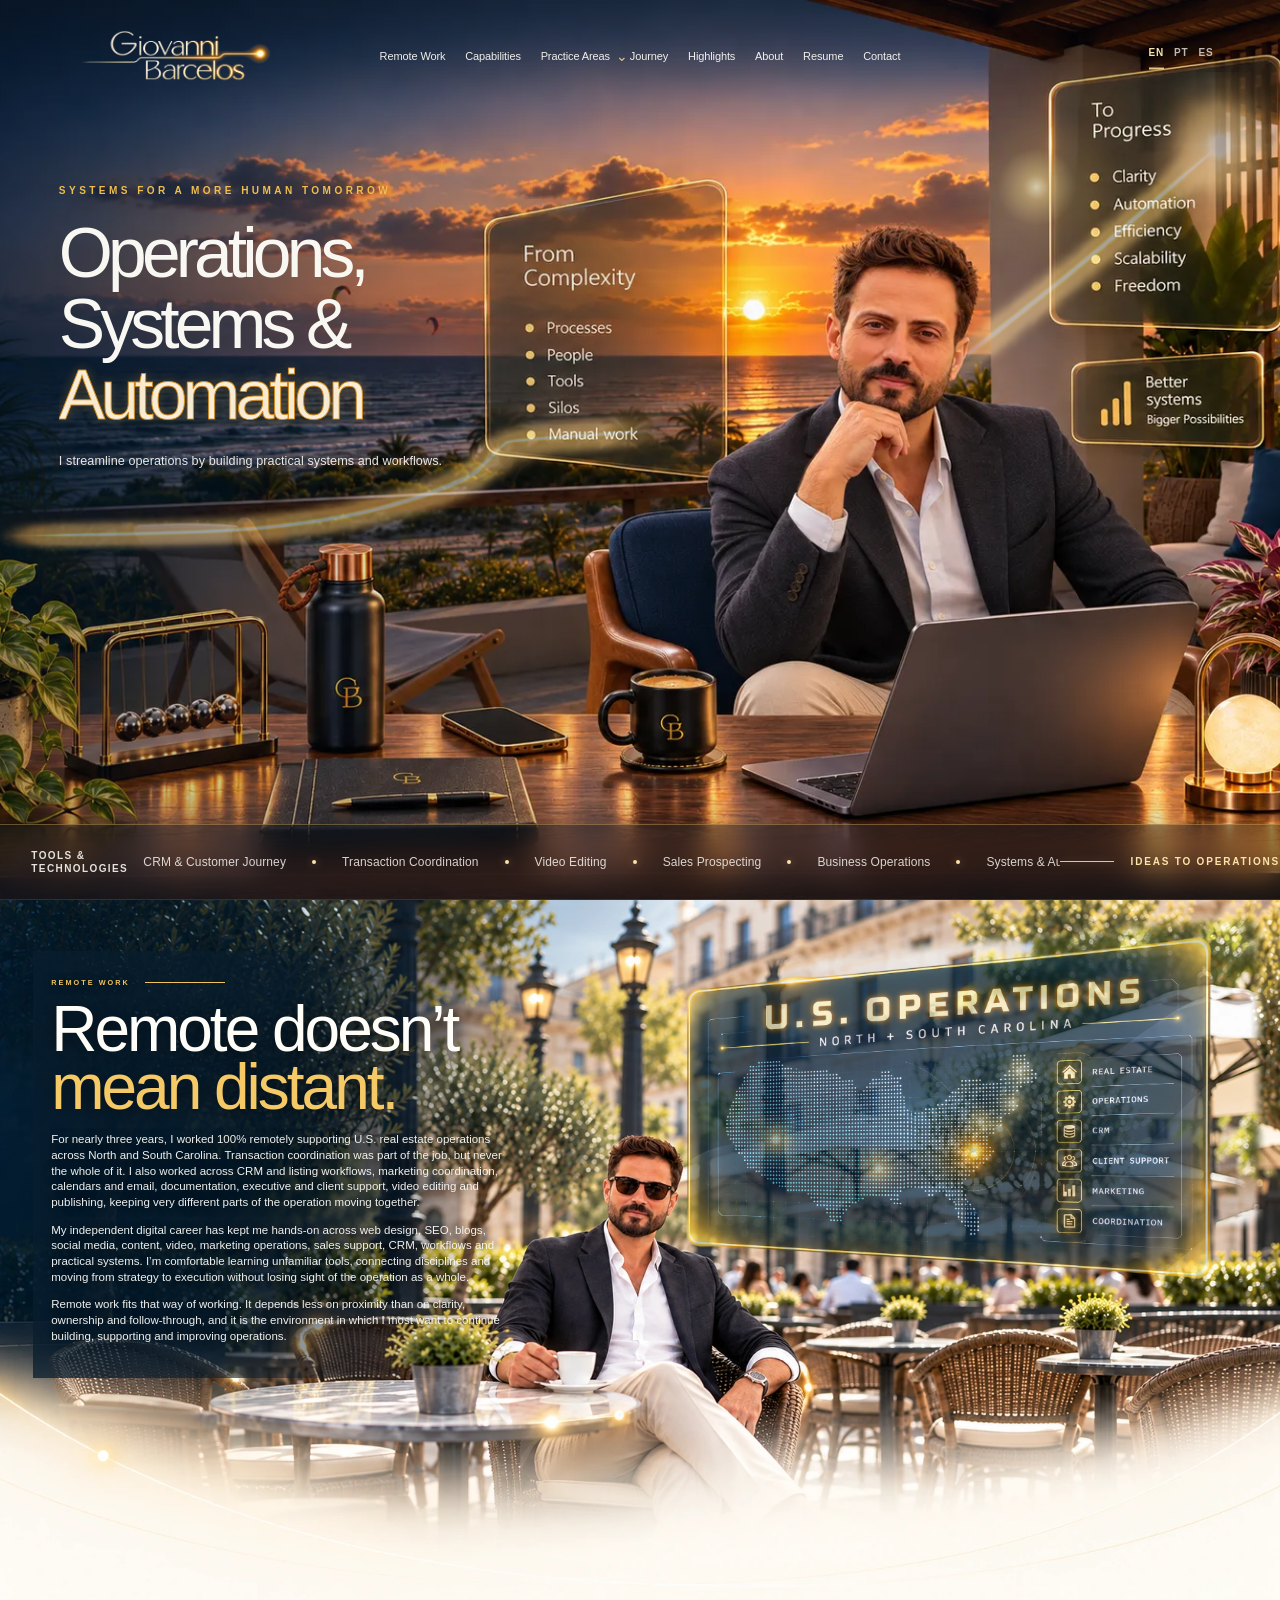
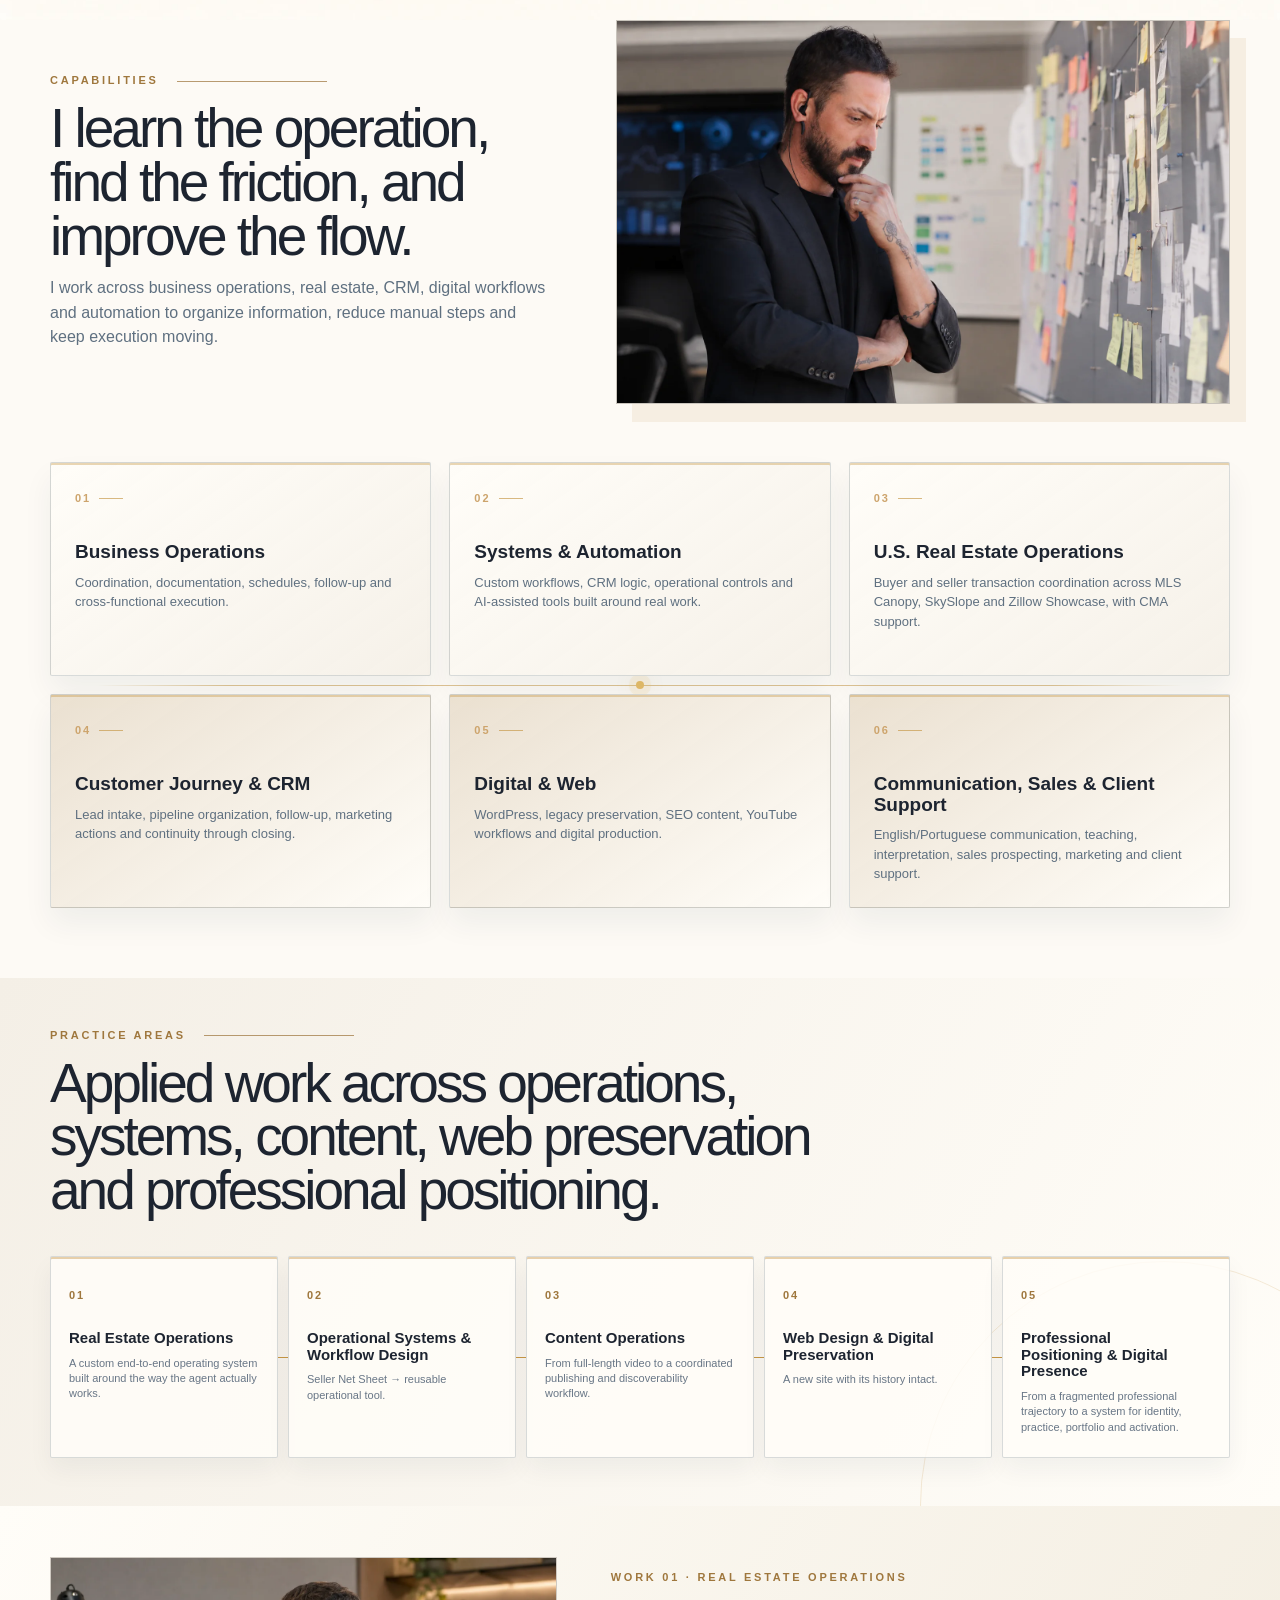
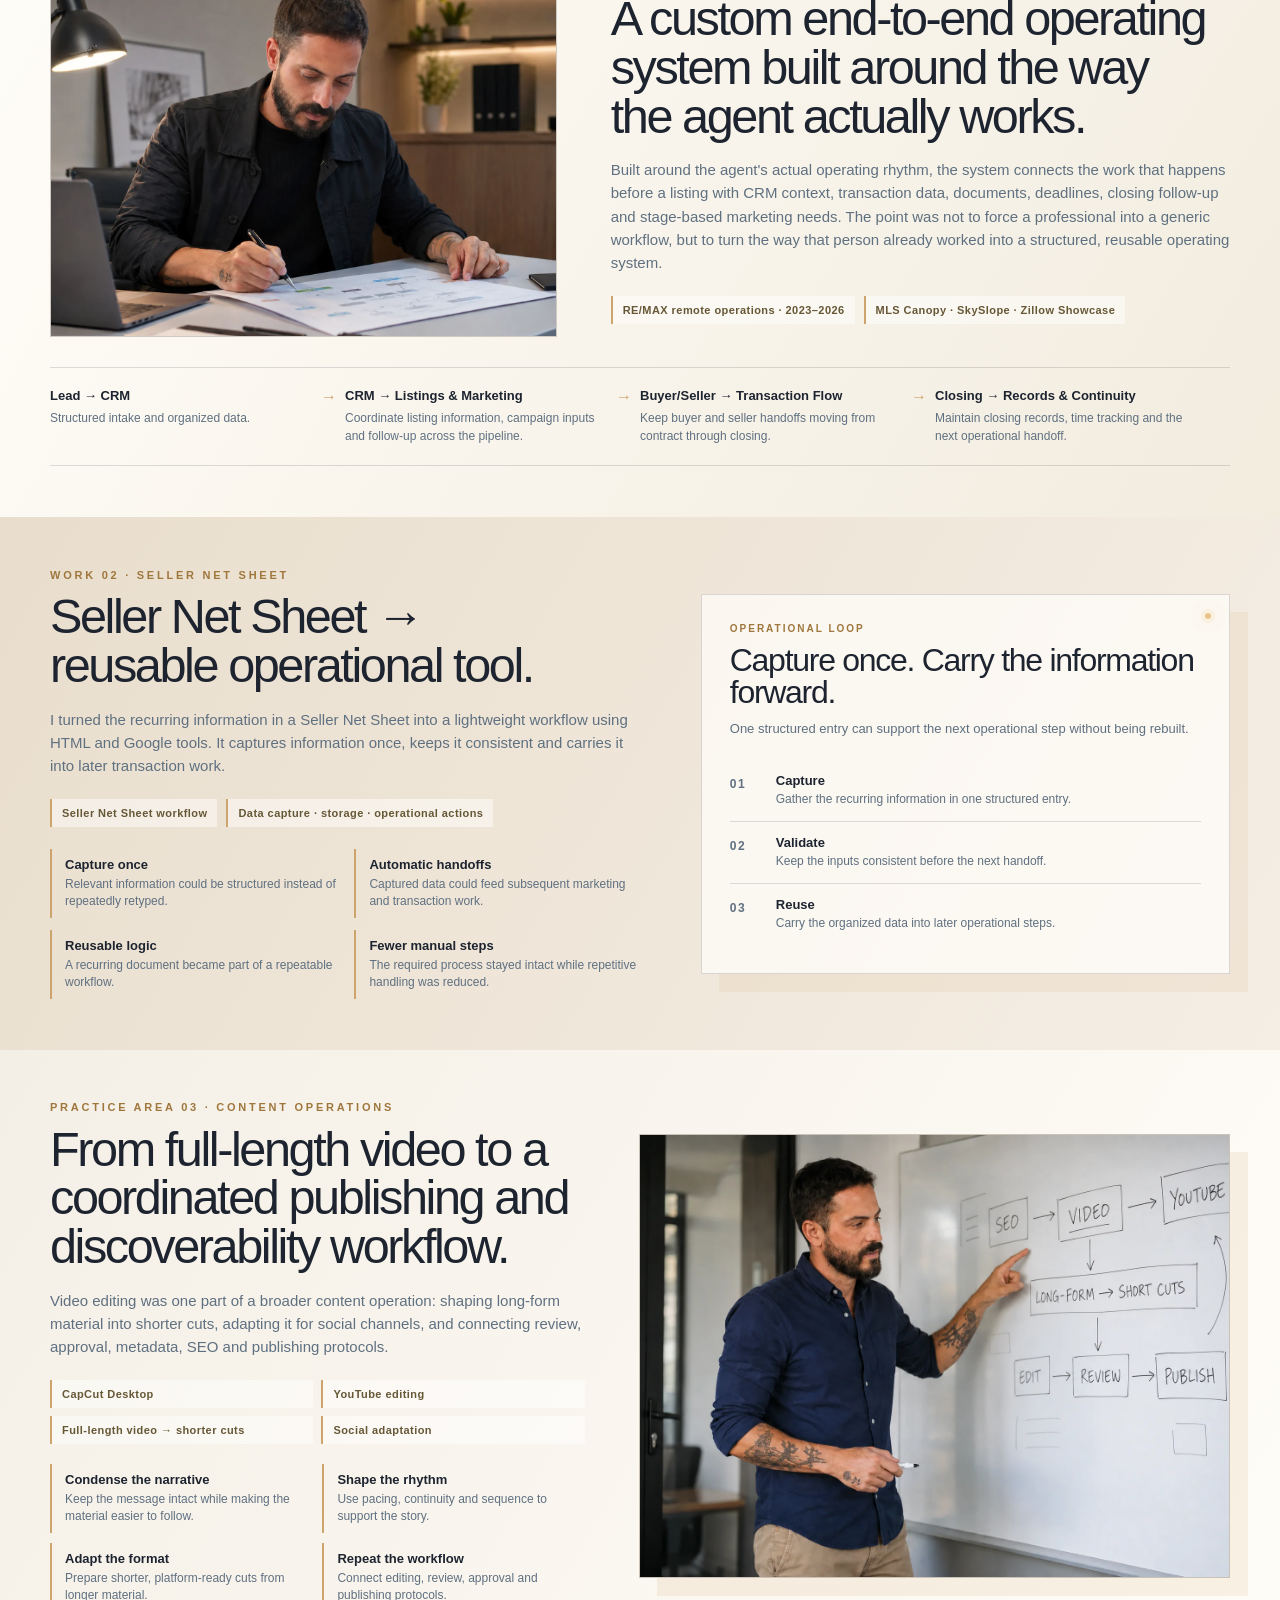
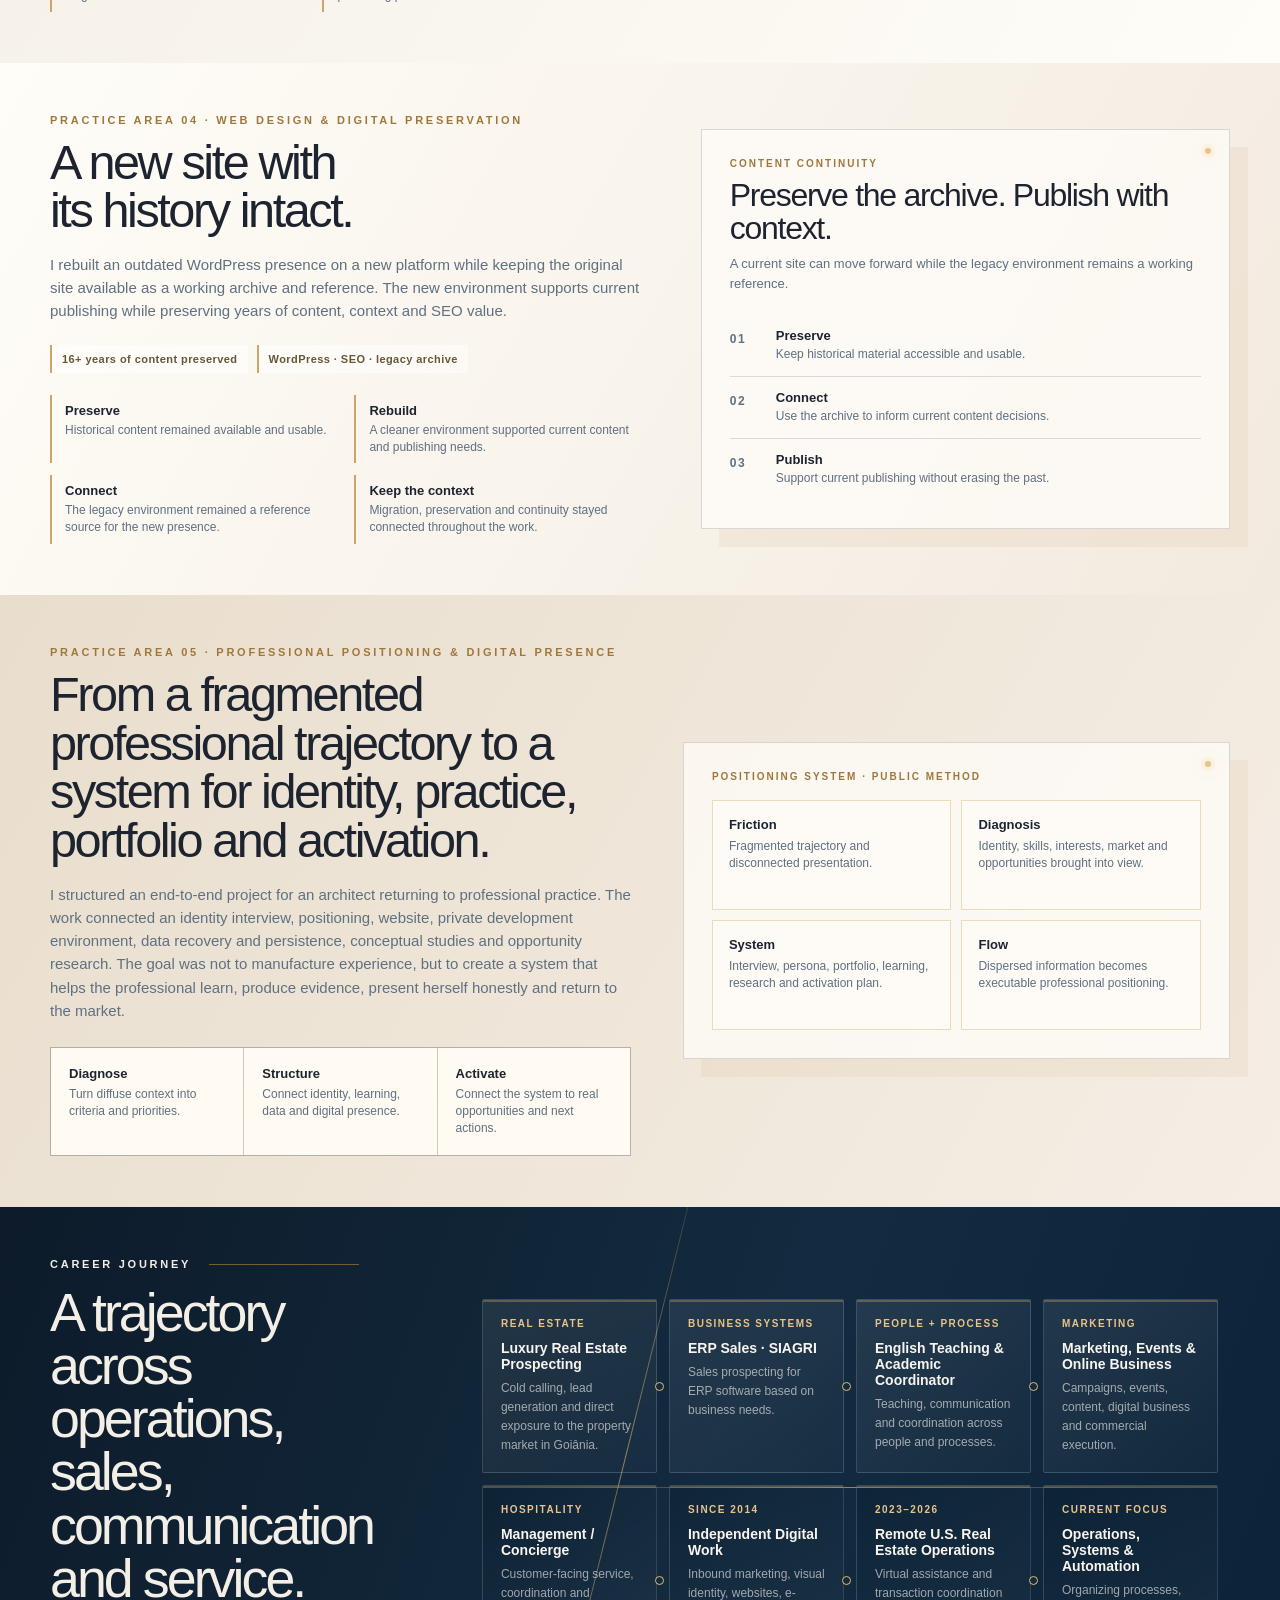
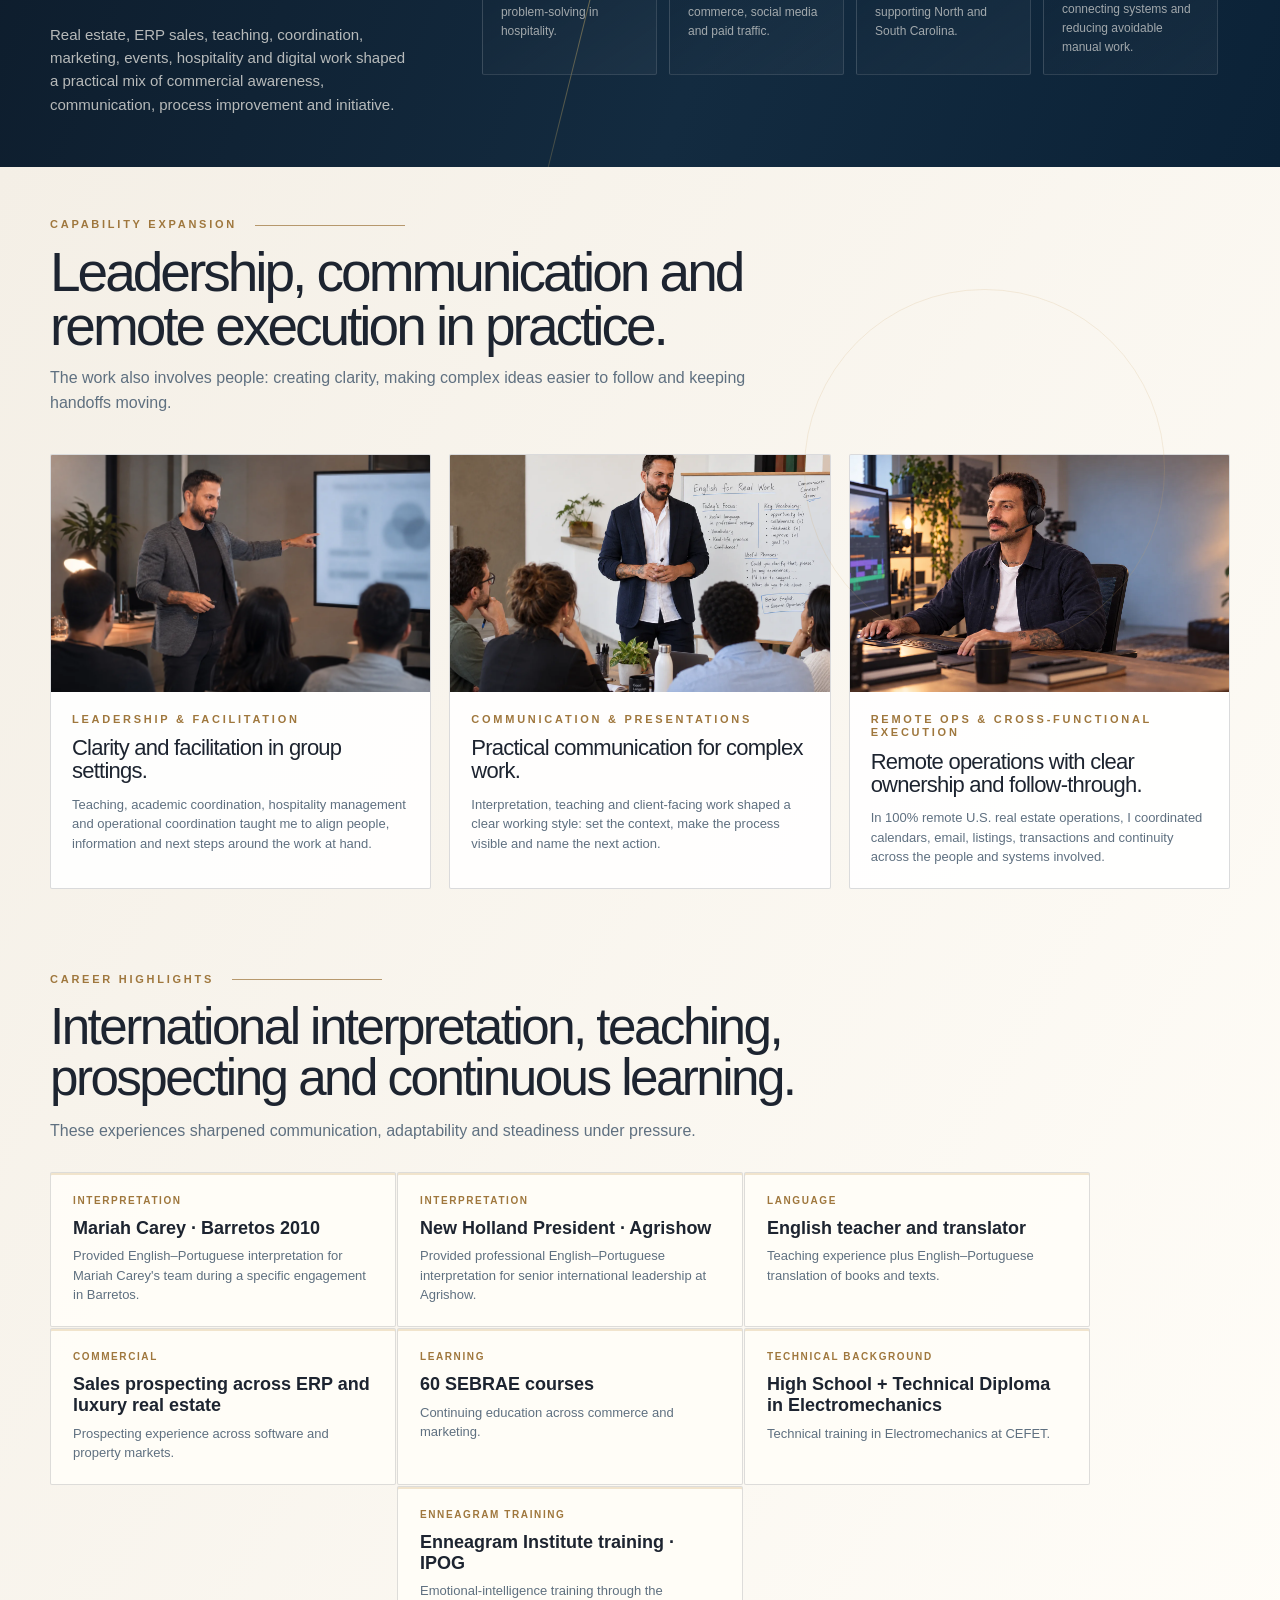
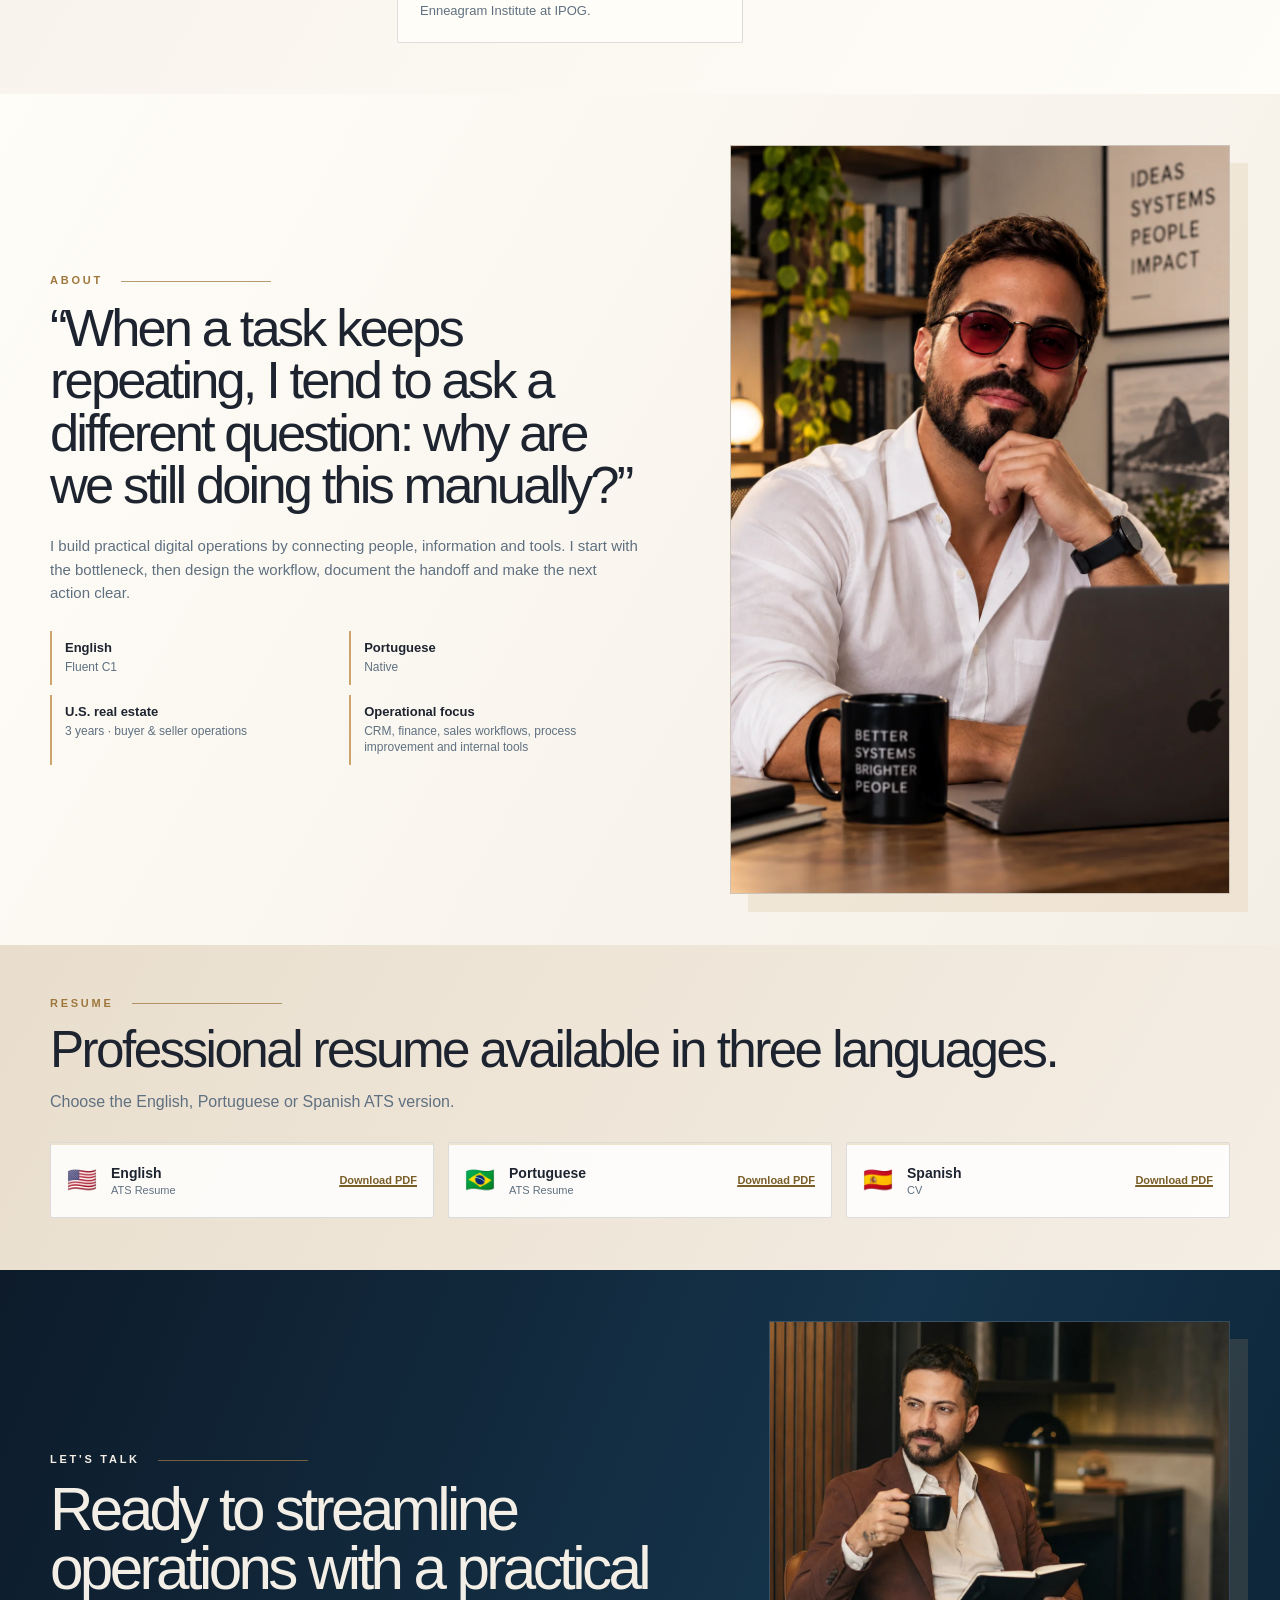
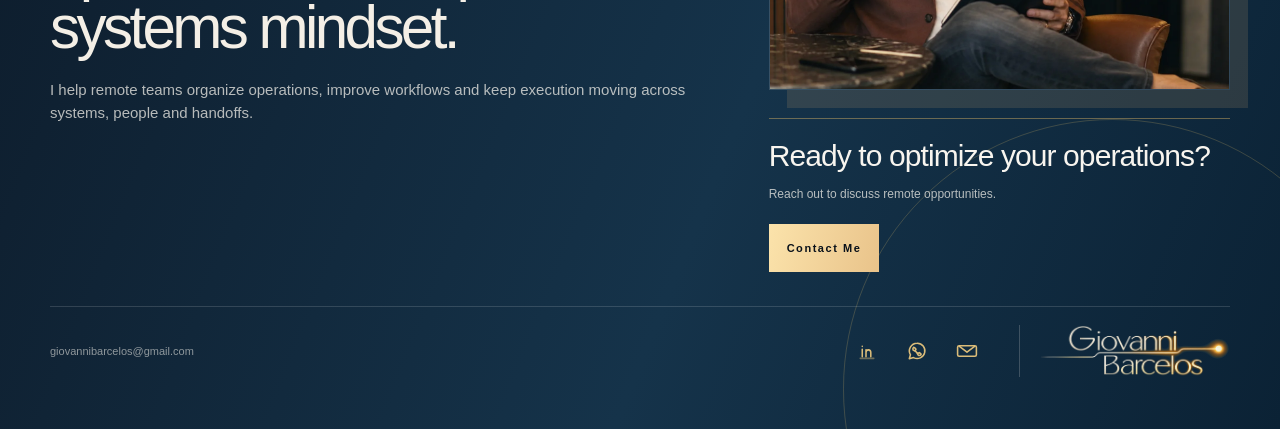
==== commit edd390e1: "fix(portfolio): codify responsive viewport contract and regression matrix" ====
--- a/index.html
+++ b/index.html
@@ -517,6 +517,7 @@
 
 </style>
   <link rel="stylesheet" href="portfolio.css?v=mobile-art-r11-20261116" />
+  <link rel="stylesheet" href="portfolio-responsive.css?v=responsive-contract-r12-20261116" />
   <link rel="preload" as="image" href="assets/optimized/remote/REMOTE_MASTER_FOREGROUND_RIGHT_SHOULDER_20260928.webp" type="image/webp" fetchpriority="high" />
   <link rel="preload" as="image" href="assets/optimized/layers/HERO_STATIC_DESKTOP_EN_20261113.webp" fetchpriority="high" />
   <link rel="preload" as="image" href="assets/optimized/layers/HERO_STATIC_TABLET_EN_20261114.webp" fetchpriority="high" />
--- a/portfolio-responsive.css
+++ b/portfolio-responsive.css
@@ -0,0 +1,93 @@
+/* Responsive R12: content-first layout, one contract for phone and tablet. */
+@media (max-width: 1100px) {
+  html body main section#remote-work.remote-work.remote-v4 {
+    display: grid !important;
+    grid-template-columns: minmax(0, 1fr) !important;
+    grid-template-rows: minmax(180px, 1fr) max-content !important;
+    height: auto !important;
+    min-height: 100svh !important;
+    min-height: 100dvh !important;
+    max-height: none !important;
+    margin: 0 !important;
+    padding: 74px 0 0 !important;
+    align-content: stretch !important;
+    overflow: clip !important;
+  }
+  html body main section#remote-work.remote-work.remote-v4 > .remote-v4-media {
+    order: 1 !important;
+    width: 100% !important;
+    height: 100% !important;
+    min-height: 180px !important;
+    flex: none !important;
+    overflow: hidden !important;
+  }
+  html body main section#remote-work.remote-work.remote-v4 > .remote-v4-copy {
+    order: 2 !important;
+    width: 100% !important;
+    height: auto !important;
+    min-height: 0 !important;
+    max-height: none !important;
+    flex: none !important;
+    padding: clamp(22px, 4svh, 36px) 5% 26px !important;
+    align-self: end !important;
+    overflow: visible !important;
+    box-sizing: border-box !important;
+  }
+}
+@media (max-width: 720px) {
+  html body main section#top.hero.hero-static-master,
+  html body main section#top.hero.hero-static-master > .stage {
+    overflow: clip !important;
+  }
+  html body main section#remote-work.remote-work.remote-v4 {
+    grid-template-rows: minmax(190px, 1fr) max-content !important;
+    padding: 0 !important;
+  }
+  html body main section#remote-work.remote-work.remote-v4 > .remote-v4-copy {
+    padding: clamp(16px, 2.6svh, 24px) 22px clamp(18px, 2.7svh, 26px) !important;
+  }
+}@media (max-width: 340px) and (max-aspect-ratio: 941 / 1672) {
+  html body main section#top.hero.hero-static-master .hero-static-mobile-canvas {
+    transform: translateX(-63%) !important;
+  }
+}
+/* Short landscape is a horizontal art direction, not a cropped portrait. */
+@media (max-width: 720px) and (min-aspect-ratio: 5 / 4) {
+  html body main section#top.hero.hero-static-master .hero-static-mobile-canvas {
+    display: none !important;
+  }
+  html body main section#top.hero.hero-static-master .hero-static-scene-tablet {
+    display: block !important;
+    position: absolute !important;
+    inset: 0 !important;
+    width: 100% !important;
+    height: 100% !important;
+    object-fit: cover !important;
+    object-position: center center !important;
+  }
+  html body main section#top.hero.hero-static-master .hero-rising-light-path {
+    display: none !important;
+  }
+  html body main section#top.hero.hero-static-master .hero-copy {
+    top: clamp(74px, 19svh, 92px) !important;
+    left: 6% !important;
+    width: 45% !important;
+    max-width: 330px !important;
+  }
+  html body main section#top.hero.hero-static-master .hero-copy .eyebrow {
+    font-size: clamp(6px, 1.4vw, 9px) !important;
+    margin-bottom: 8px !important;
+    letter-spacing: .08em !important;
+    white-space: normal !important;
+  }
+  html body main section#top.hero.hero-static-master .hero-copy h1 {
+    font-size: clamp(25px, 6vw, 42px) !important;
+    line-height: .96 !important;
+  }
+  html body main section#top.hero.hero-static-master .hero-copy .support {
+    margin-top: 9px !important;
+    font-size: clamp(10px, 1.8vw, 12px) !important;
+    line-height: 1.3 !important;
+    max-width: 100% !important;
+  }
+}
